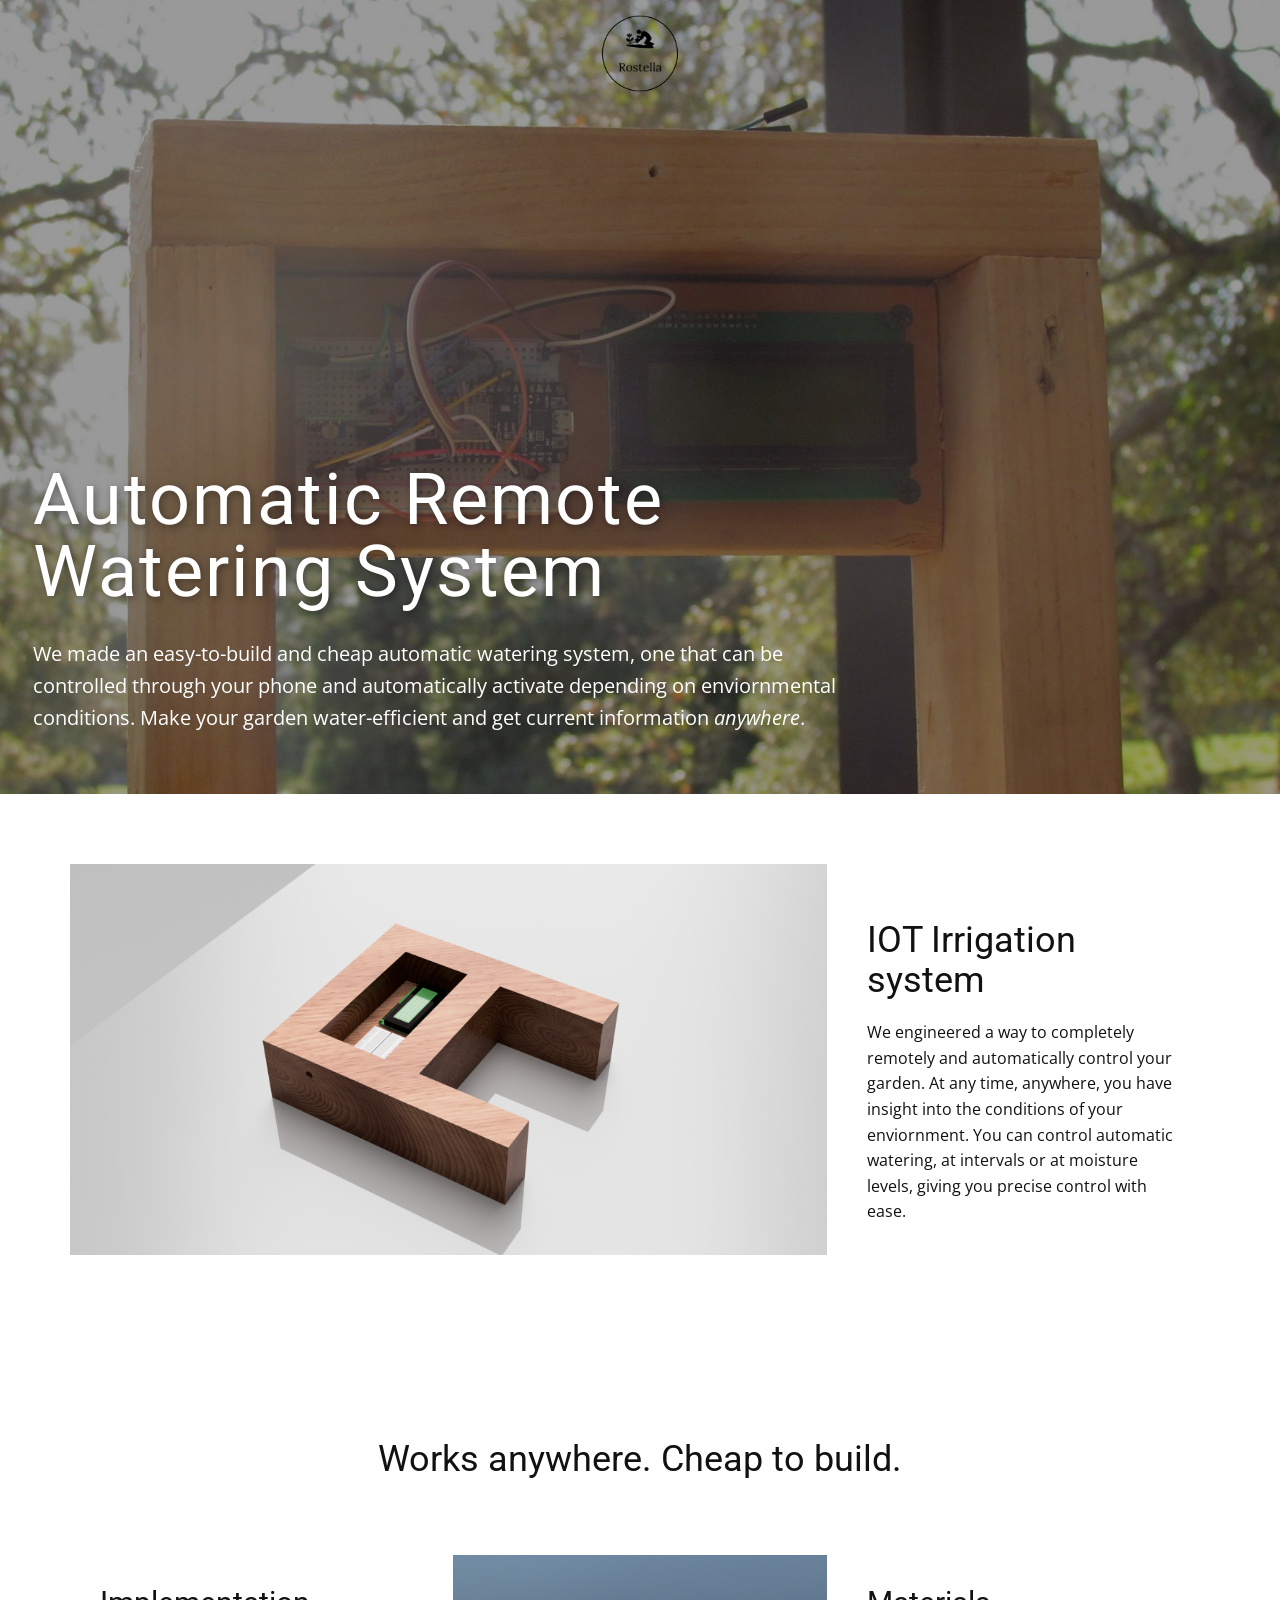
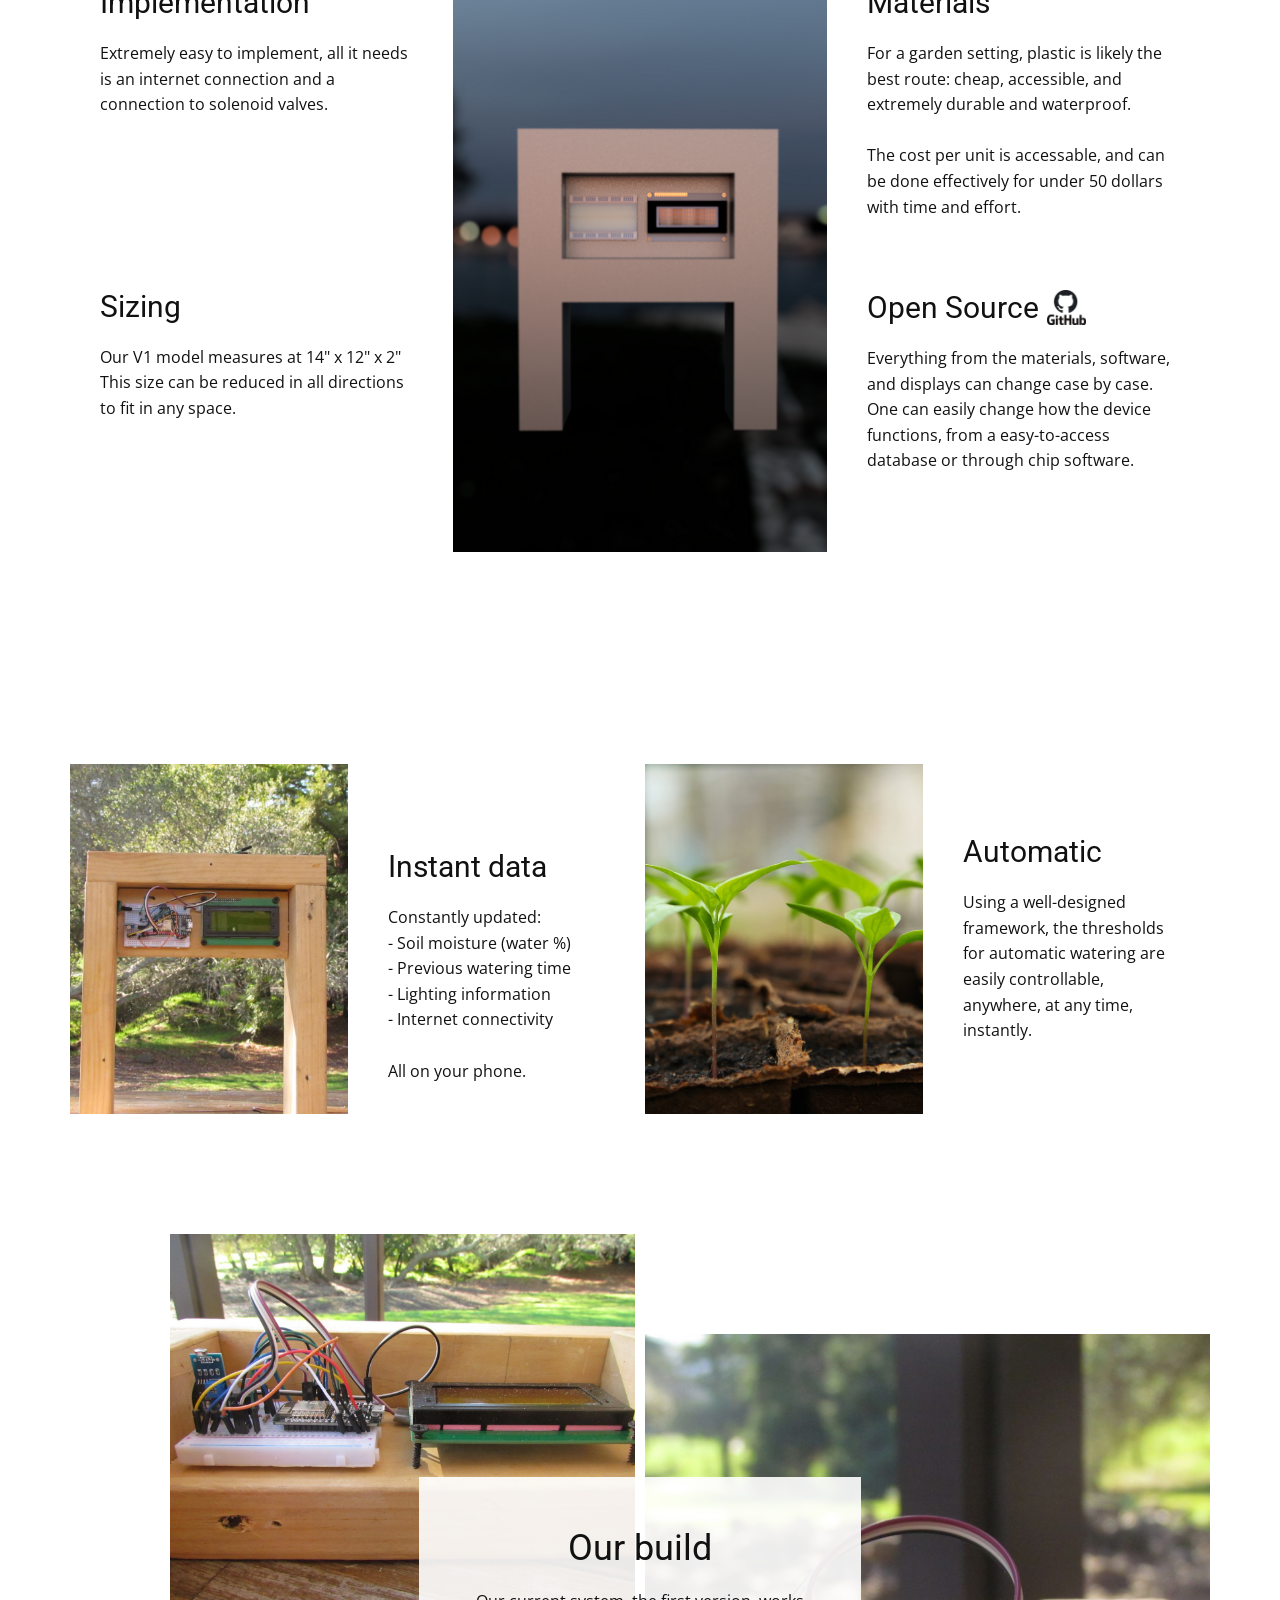
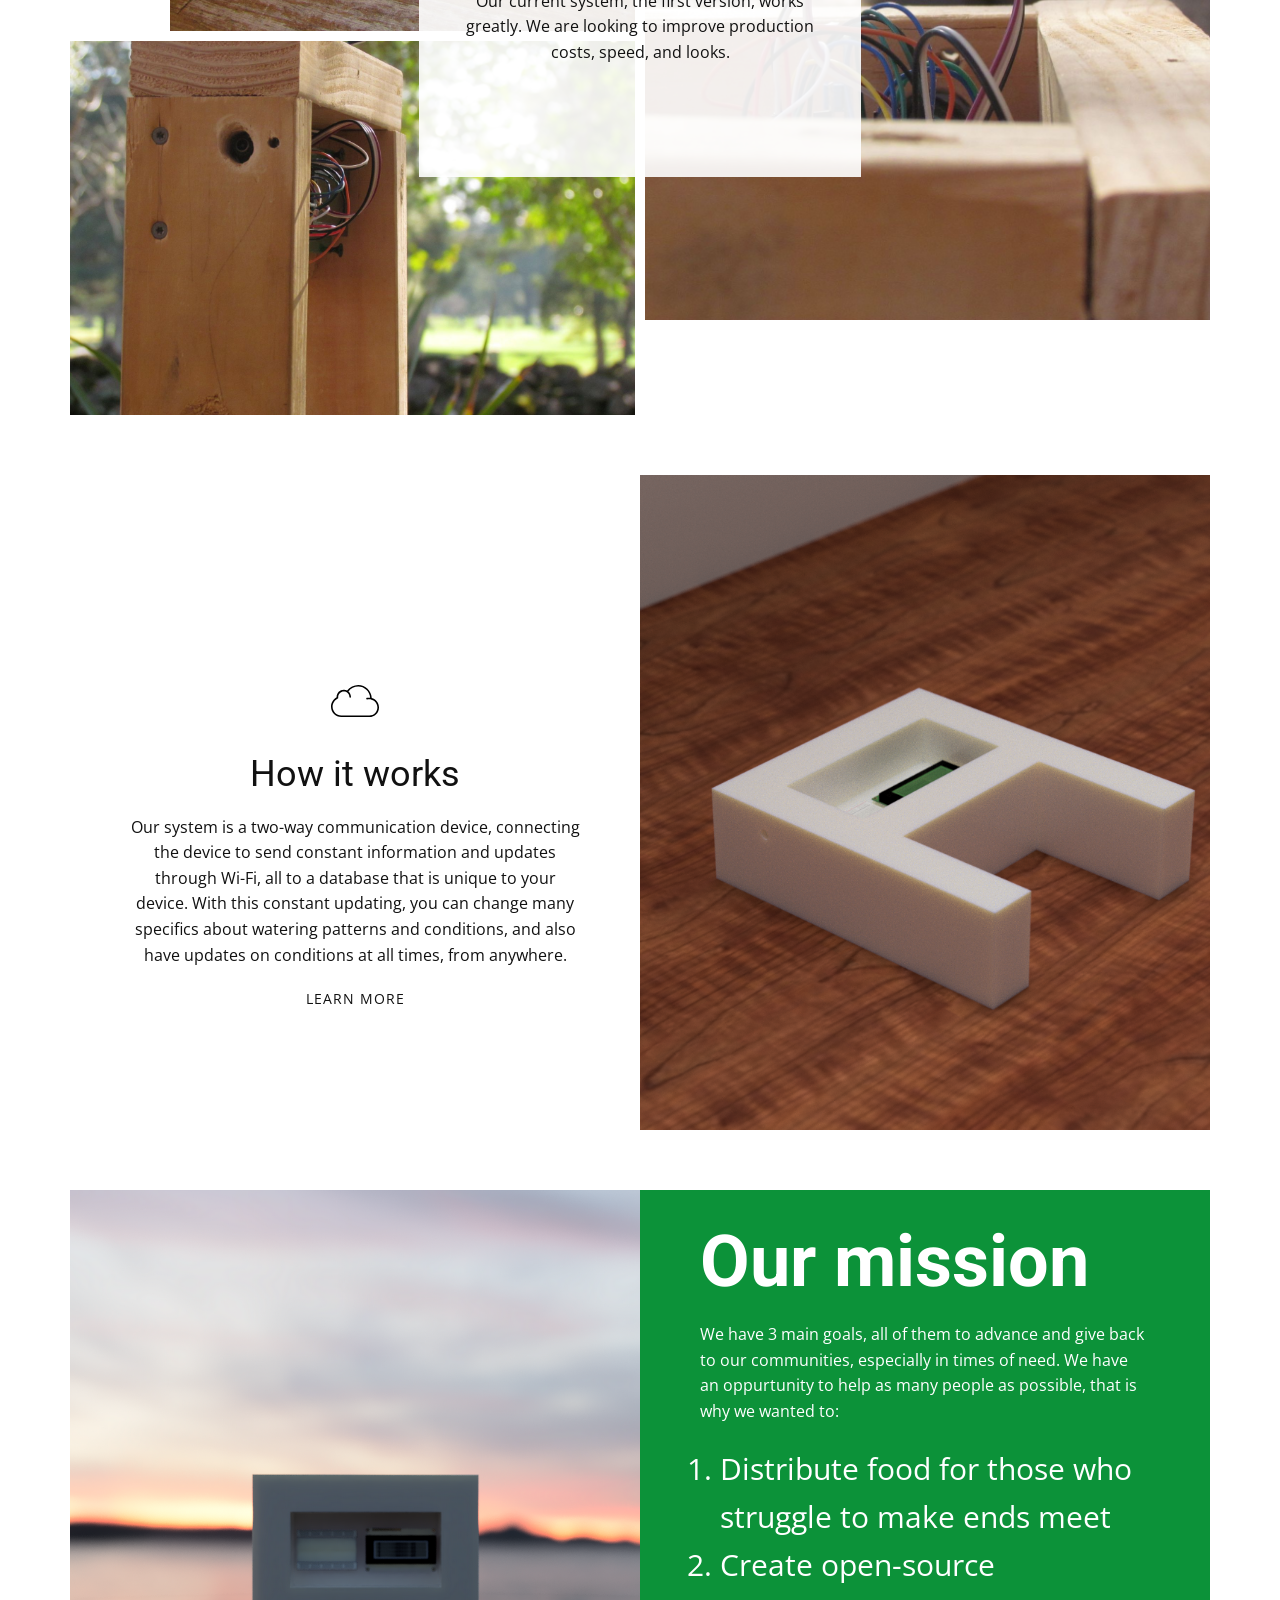
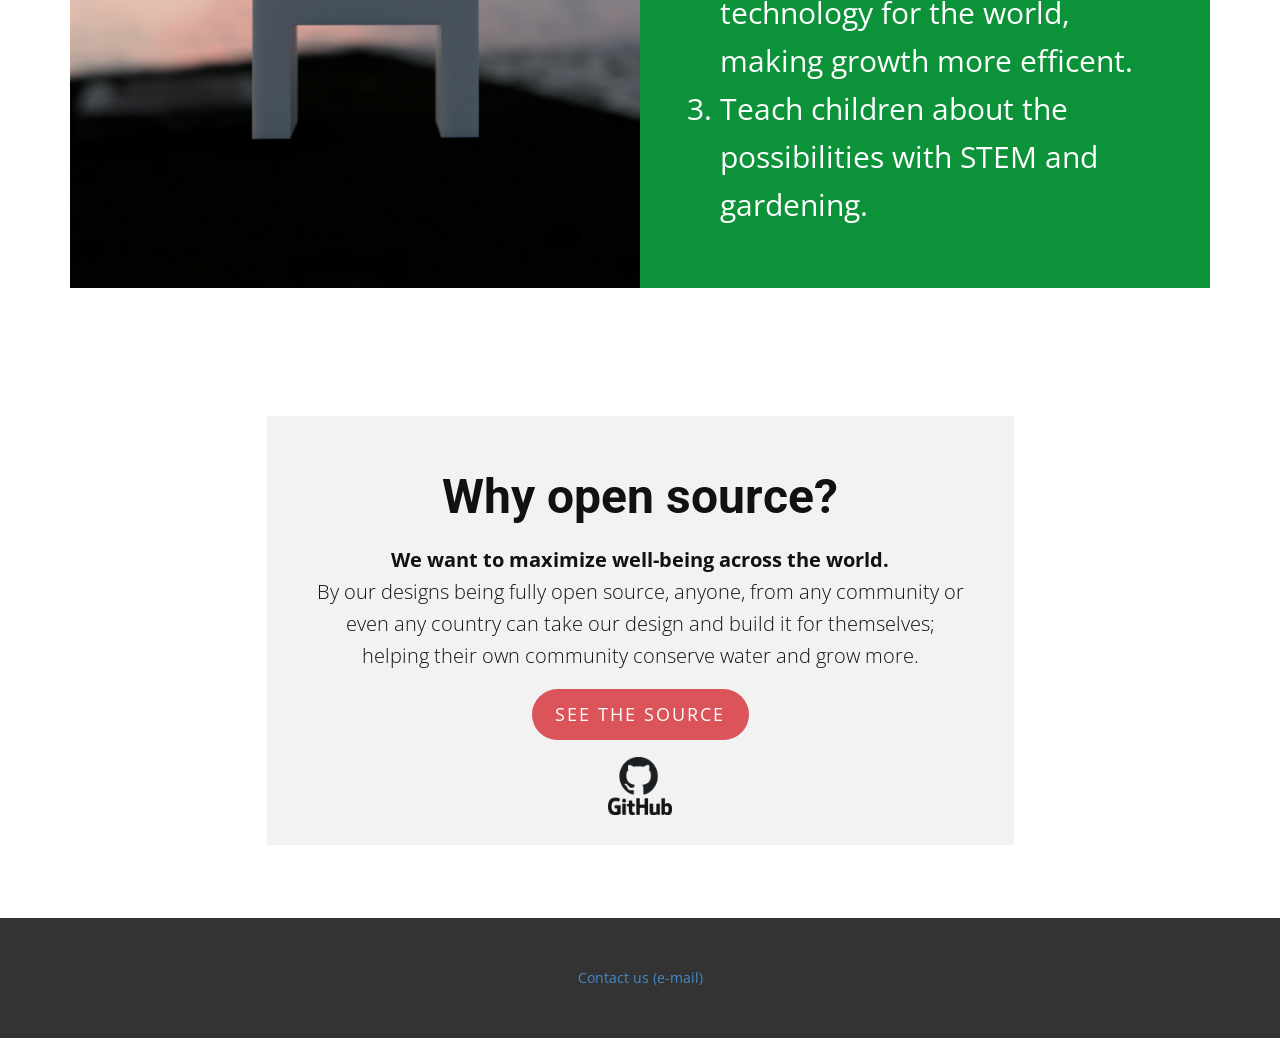
==== index.html @ ec871026 "Add files via upload" ====
<!DOCTYPE html>
<html style="font-size: 16px;">
  <head>
    <meta name="viewport" content="width=device-width, initial-scale=1.0">
    <meta charset="utf-8">
    <meta name="keywords" content="Automatic Remote Watering System, IOT Irrigation system, Works anywhere. Cheap to build., Our build, How it works, Our mission, Why open source?">
    <meta name="description" content="">
    <meta name="page_type" content="np-template-header-footer-from-plugin">
    <title>Rostella IOT Garden</title>
    <link rel="stylesheet" href="nicepage.css" media="screen">
<link rel="stylesheet" href="Rostella-IOT-Garden.css" media="screen">
    <script class="u-script" type="text/javascript" src="jquery.js" defer=""></script>
    <script class="u-script" type="text/javascript" src="nicepage.js" defer=""></script>
    <meta name="generator" content="Nicepage 3.4.2, nicepage.com">
    <link id="u-theme-google-font" rel="stylesheet" href="https://fonts.googleapis.com/css?family=Roboto:100,100i,300,300i,400,400i,500,500i,700,700i,900,900i|Open+Sans:300,300i,400,400i,600,600i,700,700i,800,800i">
    
    
    
    
    
    
    
    
    
    
    <script type="application/ld+json">{
		"@context": "http://schema.org",
		"@type": "Organization",
		"name": "Rostella",
		"url": "index.html"
}</script>
    <meta property="og:title" content="Rostella IOT Garden">
    <meta property="og:type" content="website">
    <meta name="theme-color" content="#478ac9">
    <link rel="canonical" href="index.html">
    <meta property="og:url" content="index.html">
  </head>
  <body data-home-page="Rostella-IOT-Garden.html" data-home-page-title="Rostella IOT Garden" class="u-body u-overlap u-overlap-contrast u-overlap-transparent"><header class="u-align-left u-clearfix u-header u-header" id="sec-79b9"><div class="u-clearfix u-sheet u-sheet-1">
        <img src="images/Rostella-logos_black.png" alt="" class="u-absolute-hcenter u-expanded-height u-image u-image-default u-preserve-proportions u-image-1" data-image-width="1200" data-image-height="1200">
      </div></header>
    <section class="skrollable u-align-left u-clearfix u-image u-shading u-section-1" src="" id="sec-0557">
      <div class="u-clearfix u-sheet u-sheet-1">
        <h1 class="u-text u-title u-text-1">Automatic Remote Watering System</h1>
        <p class="u-large-text u-text u-text-variant u-text-2">We made an <span style="font-weight: 400;">easy-to-build and cheap</span>
          <span style="font-weight: 400;">automatic watering system</span>, one that can be controlled through your phone and automatically activate depending on enviornmental conditions. Make your garden water-efficient and get current information <span style="font-style: italic;">anywhere</span>.
        </p>
      </div>
    </section>
    <section class="u-clearfix u-section-2" id="sec-a799">
      <div class="u-clearfix u-sheet u-sheet-1">
        <div class="u-clearfix u-expanded-width u-gutter-10 u-layout-wrap u-layout-wrap-1">
          <div class="u-layout">
            <div class="u-layout-row">
              <div class="u-container-style u-image u-layout-cell u-left-cell u-size-40 u-image-1" src="">
                <div class="u-container-layout u-valign-middle u-container-layout-1"></div>
              </div>
              <div class="u-align-left u-container-style u-layout-cell u-right-cell u-size-20 u-white u-layout-cell-2">
                <div class="u-container-layout u-container-layout-2">
                  <h2 class="u-text u-text-1">IOT Irrigation system</h2>
                  <p class="u-text u-text-2">We engineered a way to completely remotely and automatically control your garden. At any time, anywhere, you have insight into the conditions of your enviornment. You can control automatic watering, at intervals or at moisture levels, giving you precise control with ease.</p>
                </div>
              </div>
            </div>
          </div>
        </div>
      </div>
    </section>
    <section class="u-clearfix u-section-3" data-image-width="2000" data-image-height="1333" id="sec-9fd4">
      <div class="u-clearfix u-sheet u-sheet-1">
        <div class="u-align-center u-container-style u-group u-group-1">
          <div class="u-container-layout u-valign-middle u-container-layout-1">
            <h2 class="u-text u-text-1">Works anywhere. Cheap to build.</h2>
          </div>
        </div>
        <div class="u-clearfix u-expanded-width u-gutter-10 u-layout-wrap u-layout-wrap-1">
          <div class="u-gutter-0 u-layout">
            <div class="u-layout-row">
              <div class="u-size-20 u-size-30-md">
                <div class="u-layout-col">
                  <div class="u-align-left u-container-style u-layout-cell u-left-cell u-size-30 u-layout-cell-1">
                    <div class="u-container-layout u-valign-top u-container-layout-2">
                      <h3 class="u-text u-text-2">Implementation</h3>
                      <p class="u-text u-text-3">Extremely easy to implement, all it needs is an internet connection and a connection to solenoid valves.</p>
                    </div>
                  </div>
                  <div class="u-align-left u-container-style u-layout-cell u-left-cell u-size-30 u-layout-cell-2">
                    <div class="u-container-layout u-valign-top u-container-layout-3">
                      <h3 class="u-text u-text-4">Sizing</h3>
                      <p class="u-text u-text-5">Our V1 model measures at 14" x 12" x 2"<br>This size can be reduced in all directions to fit in any space.
                      </p>
                    </div>
                  </div>
                </div>
              </div>
              <div class="u-size-20 u-size-30-md">
                <div class="u-layout-row">
                  <div class="u-align-left u-container-style u-image u-layout-cell u-size-60 u-image-1" src="" data-image-width="1600" data-image-height="1200">
                    <div class="u-container-layout u-valign-top u-container-layout-4" src=""></div>
                  </div>
                </div>
              </div>
              <div class="u-size-20 u-size-60-md">
                <div class="u-layout-col">
                  <div class="u-align-left u-container-style u-layout-cell u-right-cell u-size-30 u-layout-cell-4">
                    <div class="u-container-layout u-valign-top u-container-layout-5">
                      <h3 class="u-text u-text-6">Materials</h3>
                      <p class="u-text u-text-7">For a garden setting, plastic is likely the best route: cheap, accessible, and extremely durable and waterproof.<br>
                        <br>The cost per unit is accessable, and can be done effectively for under 50 dollars with time and effort.
                      </p>
                    </div>
                  </div>
                  <div class="u-align-left u-container-style u-layout-cell u-right-cell u-size-30 u-layout-cell-5">
                    <div class="u-container-layout u-container-layout-6">
                      <h3 class="u-text u-text-8">Open Source</h3><span class="u-file-icon u-icon u-icon-rectangle u-text-palette-1-base u-icon-1" data-href="https://github.com/Rostella/rostella" data-target="_blank"><img src="images/GitHub-logo.png" alt=""></span>
                      <p class="u-text u-text-9">Everything from the materials, software, and displays can change case by case.&nbsp;<br>One can easily change how the device functions, from a easy-to-access database or through chip software.
                      </p>
                    </div>
                  </div>
                </div>
              </div>
            </div>
          </div>
        </div>
      </div>
    </section>
    <section class="u-align-center u-clearfix u-section-4" id="sec-d70f">
      <div class="u-clearfix u-sheet u-sheet-1">
        <div class="u-clearfix u-expanded-width u-gutter-10 u-layout-wrap u-layout-wrap-1">
          <div class="u-layout">
            <div class="u-layout-row">
              <div class="u-container-style u-image u-layout-cell u-left-cell u-size-15 u-size-30-md u-image-1" src="">
                <div class="u-container-layout u-valign-middle u-container-layout-1"></div>
              </div>
              <div class="u-align-left u-container-style u-layout-cell u-size-15 u-size-30-md u-layout-cell-2">
                <div class="u-container-layout u-container-layout-2">
                  <h3 class="u-text u-text-1">Instant data</h3>
                  <p class="u-text u-text-2">Constantly updated:<br>- Soil moisture (water %)<br>- Previous watering time<br>- Lighting information<br>- Internet connectivity&nbsp;<br>
                    <br>All on your phone.
                  </p>
                </div>
              </div>
              <div class="u-container-style u-image u-layout-cell u-size-15 u-size-30-md u-image-2" src="" data-image-width="1280" data-image-height="783">
                <div class="u-container-layout u-valign-middle u-container-layout-3"></div>
              </div>
              <div class="u-align-left u-container-style u-layout-cell u-right-cell u-size-15 u-size-30-md u-layout-cell-4">
                <div class="u-container-layout u-valign-middle u-container-layout-4">
                  <h3 class="u-text u-text-3">Automatic</h3>
                  <p class="u-text u-text-4">Using a well-designed framework, the thresholds for automatic watering are easily controllable, anywhere, at any time, instantly.</p>
                </div>
              </div>
            </div>
          </div>
        </div>
      </div>
    </section>
    <section class="u-align-center u-clearfix u-section-5" id="sec-f5d4">
      <div class="u-clearfix u-sheet u-valign-middle u-sheet-1">
        <div class="u-clearfix u-expanded-width u-gutter-10 u-layout-wrap u-layout-wrap-1">
          <div class="u-layout">
            <div class="u-layout-row">
              <div class="u-size-30">
                <div class="u-layout-col">
                  <div class="u-align-left u-container-style u-layout-cell u-left-cell u-size-30 u-layout-cell-1" src="">
                    <div class="u-container-layout u-container-layout-1" src="">
                      <img class="u-expanded-width u-image u-image-1" src="images/IMG_40961.JPG">
                    </div>
                  </div>
                  <div class="u-align-left u-container-style u-image u-layout-cell u-left-cell u-size-30 u-image-2" src="" data-image-width="1600" data-image-height="1200">
                    <div class="u-container-layout u-container-layout-2" src=""></div>
                  </div>
                </div>
              </div>
              <div class="u-size-30">
                <div class="u-layout-row">
                  <div class="u-align-left u-container-style u-layout-cell u-right-cell u-size-60 u-layout-cell-3" src="">
                    <div class="u-container-layout u-container-layout-3" src="">
                      <img class="u-expanded-width u-image u-image-3" src="images/IMG_40941.JPG">
                      <div class="u-align-center u-container-style u-group u-opacity u-opacity-90 u-white u-group-1">
                        <div class="u-container-layout u-container-layout-4">
                          <h2 class="u-text u-text-1">Our build</h2>
                          <p class="u-text u-text-2">Our current system, the first version, works greatly. We are looking to improve production costs, speed, and looks.</p>
                        </div>
                      </div>
                    </div>
                  </div>
                </div>
              </div>
            </div>
          </div>
        </div>
      </div>
    </section>
    <section class="u-clearfix u-section-6" id="sec-fb02">
      <div class="u-clearfix u-sheet u-sheet-1">
        <div class="u-clearfix u-expanded-width u-gutter-0 u-layout-wrap u-layout-wrap-1">
          <div class="u-layout" style="">
            <div class="u-layout-row" style="">
              <div class="u-align-center u-container-style u-layout-cell u-left-cell u-size-30 u-size-xs-60 u-white u-layout-cell-1" src="">
                <div class="u-container-layout u-container-layout-1"><span class="u-icon u-icon-circle u-text-black u-icon-1"><svg class="u-svg-link" preserveAspectRatio="xMidYMin slice" viewBox="0 0 60 60" style=""><use xmlns:xlink="http://www.w3.org/1999/xlink" xlink:href="#svg-3cba"></use></svg><svg xmlns="http://www.w3.org/2000/svg" xmlns:xlink="http://www.w3.org/1999/xlink" version="1.1" xml:space="preserve" class="u-svg-content" viewBox="0 0 60 60" x="0px" y="0px" id="svg-3cba" style="enable-background:new 0 0 60 60;"><path d="M50.976,26.194C50.447,17.194,43.028,10,34.085,10c-5.43,0-10.688,2.663-13.946,7.008c-0.075-0.039-0.154-0.066-0.23-0.102
	c-0.198-0.096-0.399-0.187-0.604-0.269c-0.114-0.045-0.228-0.086-0.343-0.126c-0.203-0.071-0.409-0.134-0.619-0.191
	c-0.115-0.031-0.229-0.063-0.345-0.089c-0.225-0.051-0.455-0.09-0.687-0.125c-0.101-0.015-0.2-0.035-0.302-0.046
	C16.677,16.023,16.341,16,16,16c-4.963,0-9,4.037-9,9c0,0.127,0.008,0.252,0.016,0.377v0.004C2.857,27.649,0,32.399,0,37.154
	C0,44.237,5.762,50,12.845,50h24.508c0.104,0,0.207-0.006,0.311-0.014l0.062-0.008l0.134,0.008C37.962,49.994,38.064,50,38.169,50
	h9.803C54.604,50,60,44.604,60,37.972C60,32.483,56.173,27.56,50.976,26.194z M47.972,48h-9.803c-0.059,0-0.116-0.005-0.174-0.009
	l-0.271-0.011l-0.198,0.011C37.469,47.995,37.411,48,37.353,48H12.845C6.865,48,2,43.135,2,37.154C2,33,4.705,28.688,8.433,26.901
	L9,26.63V26c0-0.127,0.008-0.256,0.015-0.386l0.009-0.16l-0.012-0.21C9.006,25.163,9,25.082,9,25c0-3.859,3.141-7,7-7
	c0.309,0,0.614,0.027,0.917,0.067c0.078,0.01,0.156,0.023,0.233,0.036c0.267,0.044,0.53,0.102,0.789,0.177
	c0.035,0.01,0.071,0.017,0.106,0.027c0.285,0.087,0.563,0.197,0.835,0.321c0.071,0.032,0.14,0.067,0.21,0.101
	c0.24,0.119,0.475,0.249,0.702,0.396C21.719,20.373,23,22.538,23,25c0,0.553,0.447,1,1,1s1-0.447,1-1c0-2.754-1.246-5.219-3.2-6.871
	C24.667,14.379,29.388,12,34.085,12c7.745,0,14.177,6.135,14.848,13.888c-1.022-0.072-2.552-0.109-4.083,0.124
	c-0.546,0.083-0.921,0.593-0.838,1.139c0.075,0.495,0.501,0.85,0.987,0.85c0.05,0,0.101-0.004,0.151-0.012
	c2.227-0.337,4.548-0.021,4.684-0.002C54.49,28.872,58,33.161,58,37.972C58,43.501,53.501,48,47.972,48z"></path></svg>
                
                
              </span>
                  <h2 class="u-text u-text-1">How it works</h2>
                  <p class="u-text u-text-2">Our system is a two-way communication device, connecting the device to send constant information and updates through Wi-Fi, all to a database that is unique to your device. With this constant updating, you can change many specifics about watering patterns and conditions, and also have updates on conditions at all times, from anywhere.</p>
                  <a href="https://github.com/Rostella/Rostella" class="u-btn u-button-style u-none u-btn-1" target="_blank">LEARN MORE</a>
                </div>
              </div>
              <div class="u-align-center u-container-style u-image u-layout-cell u-right-cell u-size-30 u-size-xs-60 u-image-1" src="" data-image-width="1560" data-image-height="878">
                <div class="u-container-layout u-valign-middle u-container-layout-2" src=""></div>
              </div>
            </div>
          </div>
        </div>
      </div>
    </section>
    <section class="u-align-center u-clearfix u-section-7" id="sec-ac4a">
      <div class="u-clearfix u-sheet u-sheet-1">
        <div class="u-clearfix u-expanded-width u-gutter-0 u-layout-wrap u-layout-wrap-1">
          <div class="u-layout" style="">
            <div class="u-layout-row" style="">
              <div class="u-align-left u-container-style u-image u-layout-cell u-left-cell u-size-30 u-size-xs-60 u-image-1" src="">
                <div class="u-container-layout u-valign-middle u-container-layout-1" src=""></div>
              </div>
              <div class="u-align-left u-container-style u-custom-color-1 u-layout-cell u-right-cell u-size-30 u-size-xs-60 u-layout-cell-2">
                <div class="u-container-layout u-container-layout-2">
                  <h1 class="u-text u-title u-text-1">O<span style="font-weight: 700;">ur mission</span>
                  </h1>
                  <p class="u-text u-text-2">We have 3 main goals, all of them to advance and give back to our communities, especially in times of need. We have an oppurtunity to help as many people as possible, that is why we wanted to:<br>
                  </p>
                  <ol class="u-text u-text-3">
                    <li>Distribute food for those who struggle to make ends meet</li>
                    <li>Create open-source technology for the world, making growth more efficent.</li>
                    <li>Teach children about the possibilities with STEM and gardening.</li>
                  </ol>
                </div>
              </div>
            </div>
          </div>
        </div>
      </div>
    </section>
    <section class="u-align-left u-clearfix u-section-8" id="sec-8e99">
      <div class="u-clearfix u-sheet u-sheet-1">
        <div class="u-align-center u-container-style u-grey-5 u-group u-group-1">
          <div class="u-container-layout u-container-layout-1">
            <h1 class="u-text u-text-1">Why open source?</h1>
            <p class="u-text u-text-2">
              <span style="font-weight: 700;">We want to maximize well-being across the world.</span>
              <br>By our designs being fully open source, anyone, from any community or even any country can take our design and build it for themselves; helping their own community conserve water and grow more.<br>
            </p>
            <a href="https://github.com/Rostella/Rostella" class="u-btn u-btn-round u-button-style u-color-scheme-summer-time u-color-style-multicolor-1 u-palette-2-base u-radius-50 u-btn-1" target="_blank">SEE THE SOURCE</a><span class="u-file-icon u-icon u-icon-circle u-text-palette-1-base u-icon-1"><img src="images/GitHub-logo.png" alt=""></span>
          </div>
        </div>
      </div>
    </section>
    
    
    
    <footer class="u-align-center u-clearfix u-footer u-grey-80 u-footer" id="sec-899a"><div class="u-clearfix u-sheet u-sheet-1">
        <p class="u-small-text u-text u-text-variant u-text-1">
          <a href="#sec-7765" class="u-active-none u-border-none u-btn u-button-link u-button-style u-dialog-link u-hover-none u-none u-text-palette-1-base u-btn-1">Contact us (e-mail)</a>
        </p>
      </div></footer>
  <section class="u-align-center u-black u-clearfix u-container-style u-dialog-block u-opacity u-opacity-70 u-valign-middle u-section-11" id="sec-7765">
      <div class="u-border-2 u-border-grey-75 u-container-style u-dialog u-gradient u-opacity u-opacity-75 u-shape-rectangle u-dialog-1">
        <div class="u-container-layout u-valign-middle u-container-layout-1">
          <p class="u-align-center u-text u-text-black u-text-1">
            <span class="u-text-white">
              <span style="font-weight: 400;">Contact Blake</span>:
            </span>&nbsp;<br>Kanssdev@gmail.com<br>
            <br>
            <span class="u-text-white">Contact William:</span>&nbsp;<br>Williamsimonton135@gmail.com<br>
            <br>
            <span class="u-text-white">We would love to hear your thoughts<br>Thank you!
            </span>
          </p>
        </div><button class="u-dialog-close-button u-icon u-text-grey-50 u-icon-1"><svg class="u-svg-link" preserveAspectRatio="xMidYMin slice" viewBox="0 0 413.348 413.348" style=""><use xmlns:xlink="http://www.w3.org/1999/xlink" xlink:href="#svg-5801"></use></svg><svg xmlns="http://www.w3.org/2000/svg" xmlns:xlink="http://www.w3.org/1999/xlink" version="1.1" xml:space="preserve" class="u-svg-content" viewBox="0 0 413.348 413.348" id="svg-5801"><path d="m413.348 24.354-24.354-24.354-182.32 182.32-182.32-182.32-24.354 24.354 182.32 182.32-182.32 182.32 24.354 24.354 182.32-182.32 182.32 182.32 24.354-24.354-182.32-182.32z"></path></svg></button>
      </div>
    </section><style>.u-section-11 {
  min-height: 826px;
}

.u-section-11 .u-dialog-1 {
  width: 566px;
  min-height: 370px;
  box-shadow: 0 -2px 8px 0 rgba(128,128,128,1);
  background-image: linear-gradient(#d9d9d9, #999999);
  margin: 60px auto;
}

.u-section-11 .u-container-layout-1 {
  padding: 40px 30px;
}

.u-section-11 .u-text-1 {
  margin: 0;
}

.u-section-11 .u-icon-1 {
  width: 15px;
  height: 15px;
  left: auto;
  top: 17px;
  position: absolute;
  right: 16px;
}

@media (max-width: 1199px) {
  .u-section-11 .u-dialog-1 {
    height: auto;
  }
}

@media (max-width: 991px) {
  .u-section-11 .u-container-layout-1 {
    padding-top: 30px;
    padding-bottom: 30px;
  }
}

@media (max-width: 767px) {
  .u-section-11 .u-dialog-1 {
    width: 540px;
  }
}

@media (max-width: 575px) {
  .u-section-11 .u-dialog-1 {
    width: 340px;
  }

  .u-section-11 .u-container-layout-1 {
    padding-left: 20px;
    padding-right: 20px;
  }
}</style></body>
</html>
---- Rostella-IOT-Garden.css ----
.u-section-1 {
  background-image: linear-gradient(0deg, rgba(0,0,0,0.4), rgba(0,0,0,0.4)), url("images/IMG_40881.JPG");
}

.u-section-1 .u-sheet-1 {
  min-height: 50vw;
}

.u-section-1 .u-text-1 {
  text-shadow: 2px 2px 8px rgba(0,0,0,0.4);
  letter-spacing: 2px;
  line-height: 1;
  animation-duration: 1000ms;
  margin: 464px 434px 0 -37px;
}

.u-section-1 .u-text-2 {
  margin: 30px 340px 60px -37px;
}

@media (max-width: 1199px) {
  .u-section-1 {
    background-position: 50% 50%;
  }

  .u-section-1 .u-text-1 {
    margin-right: 334px;
  }

  .u-section-1 .u-text-2 {
    margin-right: 140px;
  }
}

@media (max-width: 991px) {
  .u-section-1 .u-text-1 {
    margin-right: 224px;
  }

  .u-section-1 .u-text-2 {
    margin-right: 0;
  }
}

@media (max-width: 767px) {
  .u-section-1 .u-text-1 {
    margin-right: 134px;
  }
}

@media (max-width: 575px) {
  .u-section-1 .u-sheet-1 {
    min-height: 287px;
  }

  .u-section-1 .u-text-1 {
    margin-left: 0;
    margin-right: 0;
  }

  .u-section-1 .u-text-2 {
    margin-left: 0;
  }
}.u-section-2 .u-sheet-1 {
  min-height: 530px;
}

.u-section-2 .u-layout-wrap-1 {
  margin: 70px 0;
}

.u-section-2 .u-image-1 {
  min-height: 400px;
  background-image: url("images/Ver1Render_2021-Jan-28_02-12-01AM-000_CustomizedView26209990236.png");
  background-position: 50% 50%;
}

.u-section-2 .u-container-layout-1 {
  padding: 30px 60px;
}

.u-section-2 .u-layout-cell-2 {
  min-height: 400px;
  background-image: none;
}

.u-section-2 .u-container-layout-2 {
  padding: 30px;
}

.u-section-2 .u-text-1 {
  margin: 27px 0 0;
}

.u-section-2 .u-text-2 {
  margin: 20px 0 0;
}

@media (max-width: 1199px) {
  .u-section-2 .u-sheet-1 {
    min-height: 30px;
  }

  .u-section-2 .u-layout-wrap-1 {
    margin-right: initial;
    margin-left: initial;
  }

  .u-section-2 .u-image-1 {
    min-height: 330px;
  }

  .u-section-2 .u-layout-cell-2 {
    min-height: 330px;
  }
}

@media (max-width: 991px) {
  .u-section-2 .u-image-1 {
    min-height: 253px;
  }

  .u-section-2 .u-container-layout-1 {
    padding-left: 30px;
    padding-right: 30px;
  }

  .u-section-2 .u-layout-cell-2 {
    min-height: 100px;
  }
}

@media (max-width: 767px) {
  .u-section-2 .u-sheet-1 {
    min-height: 162px;
  }

  .u-section-2 .u-image-1 {
    min-height: 285px;
  }

  .u-section-2 .u-container-layout-1 {
    padding-left: 10px;
    padding-right: 10px;
  }

  .u-section-2 .u-container-layout-2 {
    padding-left: 10px;
    padding-right: 10px;
  }
}

@media (max-width: 575px) {
  .u-section-2 .u-sheet-1 {
    min-height: 56px;
  }

  .u-section-2 .u-image-1 {
    min-height: 179px;
  }
}.u-section-3 .u-sheet-1 {
  min-height: 972px;
}

.u-section-3 .u-group-1 {
  min-height: 150px;
  width: 801px;
  margin: 60px auto 0;
}

.u-section-3 .u-container-layout-1 {
  padding: 30px 60px;
}

.u-section-3 .u-text-1 {
  margin: 0;
}

.u-section-3 .u-layout-wrap-1 {
  margin: 20px 0 60px;
}

.u-section-3 .u-layout-cell-1 {
  min-height: 302px;
}

.u-section-3 .u-container-layout-2 {
  padding: 30px;
}

.u-section-3 .u-text-2 {
  margin: 0;
}

.u-section-3 .u-text-3 {
  margin: 20px 0 0;
}

.u-section-3 .u-layout-cell-2 {
  min-height: 302px;
}

.u-section-3 .u-container-layout-3 {
  padding: 30px;
}

.u-section-3 .u-text-4 {
  margin: 0;
}

.u-section-3 .u-text-5 {
  margin: 20px 0 0;
}

.u-section-3 .u-image-1 {
  min-height: 604px;
  background-image: url("images/Ver1Render_2021-Jan-26_04-36-55AM-000_CustomizedView5614233109.png");
  background-position: 46.67% 50%;
}

.u-section-3 .u-container-layout-4 {
  padding: 30px;
}

.u-section-3 .u-layout-cell-4 {
  min-height: 302px;
}

.u-section-3 .u-container-layout-5 {
  padding: 30px;
}

.u-section-3 .u-text-6 {
  margin: 0;
}

.u-section-3 .u-text-7 {
  margin: 20px 0 0;
}

.u-section-3 .u-layout-cell-5 {
  min-height: 302px;
}

.u-section-3 .u-container-layout-6 {
  padding: 30px;
}

.u-section-3 .u-text-8 {
  margin: 0;
}

.u-section-3 .u-icon-1 {
  height: 35px;
  width: 39px;
  background-image: none;
  margin: -36px 94px 0 auto;
}

.u-section-3 .u-text-9 {
  margin: 21px 0 0;
}

@media (max-width: 1199px) {
  .u-section-3 .u-sheet-1 {
    min-height: 866px;
  }

  .u-section-3 .u-group-1 {
    min-height: 124px;
  }

  .u-section-3 .u-layout-wrap-1 {
    margin-right: initial;
    margin-left: initial;
  }

  .u-section-3 .u-layout-cell-1 {
    min-height: 249px;
  }

  .u-section-3 .u-layout-cell-2 {
    min-height: 249px;
  }

  .u-section-3 .u-image-1 {
    min-height: 498px;
  }

  .u-section-3 .u-layout-cell-4 {
    min-height: 249px;
  }

  .u-section-3 .u-layout-cell-5 {
    min-height: 249px;
  }

  .u-section-3 .u-icon-1 {
    height: 58px;
    width: 64px;
    margin-top: -47px;
    margin-right: 71px;
  }

  .u-section-3 .u-text-9 {
    margin-top: 9px;
  }
}

@media (max-width: 991px) {
  .u-section-3 .u-sheet-1 {
    min-height: 1140px;
  }

  .u-section-3 .u-group-1 {
    min-height: 95px;
    width: 720px;
  }

  .u-section-3 .u-container-layout-1 {
    padding-left: 30px;
    padding-right: 30px;
  }

  .u-section-3 .u-layout-cell-1 {
    min-height: 100px;
  }

  .u-section-3 .u-layout-cell-2 {
    min-height: 100px;
  }

  .u-section-3 .u-image-1 {
    min-height: 572px;
  }

  .u-section-3 .u-layout-cell-4 {
    min-height: 100px;
  }

  .u-section-3 .u-layout-cell-5 {
    min-height: 100px;
  }
}

@media (max-width: 767px) {
  .u-section-3 .u-sheet-1 {
    min-height: 1426px;
  }

  .u-section-3 .u-group-1 {
    min-height: 71px;
    width: 540px;
  }

  .u-section-3 .u-container-layout-1 {
    padding-left: 10px;
    padding-right: 10px;
  }

  .u-section-3 .u-container-layout-2 {
    padding-left: 10px;
    padding-right: 10px;
  }

  .u-section-3 .u-container-layout-3 {
    padding-left: 10px;
    padding-right: 10px;
  }

  .u-section-3 .u-image-1 {
    min-height: 858px;
  }

  .u-section-3 .u-container-layout-4 {
    padding-left: 10px;
    padding-right: 10px;
  }

  .u-section-3 .u-container-layout-5 {
    padding-left: 10px;
    padding-right: 10px;
  }

  .u-section-3 .u-container-layout-6 {
    padding-left: 10px;
    padding-right: 10px;
  }
}

@media (max-width: 575px) {
  .u-section-3 .u-sheet-1 {
    min-height: 1108px;
  }

  .u-section-3 .u-group-1 {
    min-height: 45px;
    width: 340px;
  }

  .u-section-3 .u-image-1 {
    min-height: 540px;
  }
}.u-section-4 .u-sheet-1 {
  min-height: 427px;
}

.u-section-4 .u-layout-wrap-1 {
  margin: 67px 0 60px;
}

.u-section-4 .u-image-1 {
  min-height: 310px;
  background-image: url("images/IMG_40841.JPG");
  background-position: 47.38% 100%;
  background-size: auto 125%;
}

.u-section-4 .u-container-layout-1 {
  padding: 30px;
}

.u-section-4 .u-layout-cell-2 {
  min-height: 310px;
}

.u-section-4 .u-container-layout-2 {
  padding: 30px;
}

.u-section-4 .u-text-1 {
  margin-top: 55px;
  margin-bottom: 0;
  margin-left: 0;
}

.u-section-4 .u-text-2 {
  margin: 20px 0 0;
}

.u-section-4 .u-image-2 {
  min-height: 310px;
  background-image: url("images/c716bcb38e3105b2597ab13bd87c2b08249d23a046ae3e325a15cca6fbfc5f215fa57eb5b364c432ba026dc7a0d6e13ba264566c017c3ac5c167d4_1280.jpg");
  background-position: 50% 50%;
}

.u-section-4 .u-container-layout-3 {
  padding: 30px;
}

.u-section-4 .u-layout-cell-4 {
  min-height: 310px;
}

.u-section-4 .u-container-layout-4 {
  padding: 30px;
}

.u-section-4 .u-text-3 {
  margin-top: 0;
  margin-bottom: 0;
}

.u-section-4 .u-text-4 {
  margin-bottom: 0;
  margin-top: 20px;
}

@media (max-width: 1199px) {
  .u-section-4 .u-sheet-1 {
    min-height: 346px;
  }

  .u-section-4 .u-layout-wrap-1 {
    margin-right: initial;
    margin-left: initial;
  }

  .u-section-4 .u-image-1 {
    min-height: 256px;
  }

  .u-section-4 .u-layout-cell-2 {
    min-height: 256px;
  }

  .u-section-4 .u-image-2 {
    min-height: 256px;
  }

  .u-section-4 .u-layout-cell-4 {
    min-height: 256px;
  }
}

@media (max-width: 991px) {
  .u-section-4 .u-sheet-1 {
    min-height: 265px;
  }

  .u-section-4 .u-image-1 {
    min-height: 392px;
  }

  .u-section-4 .u-layout-cell-2 {
    min-height: 100px;
  }

  .u-section-4 .u-image-2 {
    min-height: 392px;
  }

  .u-section-4 .u-layout-cell-4 {
    min-height: 100px;
  }
}

@media (max-width: 767px) {
  .u-section-4 .u-sheet-1 {
    min-height: 199px;
  }

  .u-section-4 .u-image-1 {
    min-height: 588px;
  }

  .u-section-4 .u-container-layout-1 {
    padding-left: 10px;
    padding-right: 10px;
  }

  .u-section-4 .u-container-layout-2 {
    padding-left: 10px;
    padding-right: 10px;
  }

  .u-section-4 .u-image-2 {
    min-height: 588px;
  }

  .u-section-4 .u-container-layout-3 {
    padding-left: 10px;
    padding-right: 10px;
  }

  .u-section-4 .u-container-layout-4 {
    padding-left: 10px;
    padding-right: 10px;
  }
}

@media (max-width: 575px) {
  .u-section-4 .u-sheet-1 {
    min-height: 125px;
  }

  .u-section-4 .u-image-1 {
    min-height: 370px;
  }

  .u-section-4 .u-image-2 {
    min-height: 370px;
  }
}.u-section-5 .u-sheet-1 {
  min-height: 901px;
}

.u-section-5 .u-layout-wrap-1 {
  margin: 60px auto 60px 0;
}

.u-section-5 .u-layout-cell-1 {
  min-height: 405px;
}

.u-section-5 .u-container-layout-1 {
  padding: 0 0 0 100px;
}

.u-section-5 .u-image-1 {
  height: 397px;
  margin-bottom: 0;
  margin-left: 0;
  margin-right: auto;
}

.u-section-5 .u-image-2 {
  min-height: 384px;
  background-image: url("images/IMG_40911.JPG");
  background-position: 50% 50%;
}

.u-section-5 .u-container-layout-2 {
  padding: 20px;
}

.u-section-5 .u-layout-cell-3 {
  min-height: 789px;
}

.u-section-5 .u-container-layout-3 {
  padding: 100px 0 0;
}

.u-section-5 .u-image-3 {
  height: 586px;
  margin: 0 auto 0 0;
}

.u-section-5 .u-group-1 {
  min-height: 300px;
  width: 442px;
  margin: -443px auto 0 -226px;
}

.u-section-5 .u-container-layout-4 {
  padding: 30px;
}

.u-section-5 .u-text-1 {
  margin: 22px 0 0;
}

.u-section-5 .u-text-2 {
  margin: 20px 0 0;
}

@media (max-width: 1199px) {
  .u-section-5 .u-sheet-1 {
    min-height: 763px;
  }

  .u-section-5 .u-layout-wrap-1 {
    margin-right: initial;
    margin-left: initial;
  }

  .u-section-5 .u-layout-cell-1 {
    min-height: 334px;
  }

  .u-section-5 .u-image-1 {
    height: 313px;
    margin-right: initial;
    margin-left: initial;
  }

  .u-section-5 .u-image-2 {
    min-height: 317px;
  }

  .u-section-5 .u-layout-cell-3 {
    min-height: 651px;
  }

  .u-section-5 .u-image-3 {
    height: 483px;
    margin-right: initial;
    margin-left: initial;
  }

  .u-section-5 .u-group-1 {
    margin-top: -404px;
    margin-left: -225px;
  }
}

@media (max-width: 991px) {
  .u-section-5 .u-sheet-1 {
    min-height: 455px;
  }

  .u-section-5 .u-layout-cell-1 {
    min-height: 256px;
  }

  .u-section-5 .u-container-layout-1 {
    padding-left: 30px;
  }

  .u-section-5 .u-image-1 {
    height: 279px;
    margin-right: initial;
    margin-left: initial;
  }

  .u-section-5 .u-image-2 {
    min-height: 243px;
  }

  .u-section-5 .u-layout-cell-3 {
    min-height: 100px;
  }

  .u-section-5 .u-container-layout-3 {
    padding-top: 30px;
  }

  .u-section-5 .u-image-3 {
    height: 462px;
    margin-right: initial;
    margin-left: initial;
  }

  .u-section-5 .u-group-1 {
    min-height: 235px;
    width: 370px;
    margin-top: -377px;
    margin-left: -187px;
  }

  .u-section-5 .u-container-layout-4 {
    padding-top: 19px;
    padding-bottom: 19px;
  }
}

@media (max-width: 767px) {
  .u-section-5 .u-sheet-1 {
    min-height: 677px;
  }

  .u-section-5 .u-layout-cell-1 {
    min-height: 384px;
  }

  .u-section-5 .u-container-layout-1 {
    padding-left: 10px;
  }

  .u-section-5 .u-image-1 {
    height: 448px;
    margin-right: initial;
    margin-left: initial;
  }

  .u-section-5 .u-image-2 {
    min-height: 365px;
  }

  .u-section-5 .u-container-layout-2 {
    padding-left: 10px;
    padding-right: 10px;
  }

  .u-section-5 .u-layout-cell-3 {
    min-height: 548px;
  }

  .u-section-5 .u-image-3 {
    height: 508px;
    margin-right: initial;
    margin-left: initial;
  }

  .u-section-5 .u-group-1 {
    margin-top: -625px;
    margin-left: 85px;
  }

  .u-section-5 .u-container-layout-4 {
    padding-left: 10px;
    padding-right: 10px;
  }
}

@media (max-width: 575px) {
  .u-section-5 .u-sheet-1 {
    min-height: 985px;
  }

  .u-section-5 .u-layout-cell-1 {
    min-height: 242px;
  }

  .u-section-5 .u-image-1 {
    height: 279px;
    margin-right: initial;
    margin-left: initial;
  }

  .u-section-5 .u-image-2 {
    min-height: 230px;
  }

  .u-section-5 .u-layout-cell-3 {
    min-height: 356px;
  }

  .u-section-5 .u-image-3 {
    height: 316px;
    margin-right: initial;
    margin-left: initial;
  }

  .u-section-5 .u-group-1 {
    min-height: 246px;
    width: 280px;
    margin-top: -418px;
    margin-left: auto;
  }
}.u-section-6 {
  min-height: 318px;
}

.u-section-6 .u-sheet-1 {
  min-height: 655px;
}

.u-section-6 .u-layout-wrap-1 {
  pointer-events: auto;
  margin: 0 auto 0 0;
}

.u-section-6 .u-layout-cell-1 {
  min-height: 655px;
  pointer-events: auto;
}

.u-section-6 .u-container-layout-1 {
  padding: 30px 60px;
}

.u-section-6 .u-icon-1 {
  height: 48px;
  width: 48px;
  background-image: none;
  margin: 172px auto 0;
}

.u-section-6 .u-text-1 {
  margin: 30px 0 0;
}

.u-section-6 .u-text-2 {
  margin: 20px 0 0;
}

.u-section-6 .u-btn-1 {
  border-style: none;
  text-transform: uppercase;
  font-size: 0.875rem;
  letter-spacing: 1px;
  background-image: none;
  margin: 20px auto 0;
  padding: 0;
}

.u-section-6 .u-image-1 {
  min-height: 655px;
  pointer-events: auto;
  background-image: url("images/Ver1Renderv2.png");
  background-position: 50% 50%;
}

.u-section-6 .u-container-layout-2 {
  padding: 30px 60px;
}

@media (max-width: 1199px) {
  .u-section-6 .u-sheet-1 {
    min-height: 203px;
  }

  .u-section-6 .u-layout-wrap-1 {
    margin-right: initial;
    margin-left: initial;
  }

  .u-section-6 .u-layout-cell-1 {
    min-height: 540px;
  }

  .u-section-6 .u-image-1 {
    min-height: 540px;
  }
}

@media (max-width: 991px) {
  .u-section-6 {
    min-height: 66px;
  }

  .u-section-6 .u-sheet-1 {
    min-height: 77px;
  }

  .u-section-6 .u-layout-cell-1 {
    min-height: 100px;
  }

  .u-section-6 .u-container-layout-1 {
    padding-left: 30px;
    padding-right: 30px;
  }

  .u-section-6 .u-image-1 {
    min-height: 414px;
  }

  .u-section-6 .u-container-layout-2 {
    padding-left: 30px;
    padding-right: 30px;
  }
}

@media (max-width: 767px) {
  .u-section-6 .u-container-layout-1 {
    padding-left: 50px;
    padding-right: 50px;
  }

  .u-section-6 .u-image-1 {
    min-height: 621px;
  }

  .u-section-6 .u-container-layout-2 {
    padding-left: 10px;
    padding-right: 10px;
  }
}

@media (max-width: 575px) {
  .u-section-6 .u-image-1 {
    min-height: 391px;
  }
}.u-section-7 .u-sheet-1 {
  min-height: 826px;
}

.u-section-7 .u-layout-wrap-1 {
  pointer-events: auto;
  margin-top: 60px;
  margin-bottom: 60px;
}

.u-section-7 .u-image-1 {
  min-height: 698px;
  pointer-events: auto;
  background-image: url("images/Ver1Render_2021-Jan-26_04-24-12AM-000_CustomizedView22326186362.png");
  background-position: 35.86% 50%;
}

.u-section-7 .u-container-layout-1 {
  padding: 30px 60px;
}

.u-section-7 .u-layout-cell-2 {
  min-height: 698px;
  pointer-events: auto;
}

.u-section-7 .u-container-layout-2 {
  padding: 30px 60px 50px;
}

.u-section-7 .u-text-1 {
  font-weight: 700;
  margin: 2px 0 0;
}

.u-section-7 .u-text-2 {
  margin: 21px 0 0;
}

.u-section-7 .u-text-3 {
  margin-left: 0;
  margin-right: 0;
  font-size: 1.875rem;
  margin-bottom: 0;
}

@media (max-width: 1199px) {
  .u-section-7 .u-sheet-1 {
    min-height: 481px;
  }

  .u-section-7 .u-image-1 {
    min-height: 576px;
  }

  .u-section-7 .u-layout-cell-2 {
    min-height: 576px;
  }
}

@media (max-width: 991px) {
  .u-section-7 .u-sheet-1 {
    min-height: 367px;
  }

  .u-section-7 .u-image-1 {
    min-height: 441px;
  }

  .u-section-7 .u-container-layout-1 {
    padding-left: 30px;
    padding-right: 30px;
  }

  .u-section-7 .u-layout-cell-2 {
    min-height: 100px;
  }

  .u-section-7 .u-container-layout-2 {
    padding-bottom: 30px;
    padding-left: 30px;
    padding-right: 30px;
  }
}

@media (max-width: 767px) {
  .u-section-7 .u-sheet-1 {
    min-height: 653px;
  }

  .u-section-7 .u-image-1 {
    min-height: 662px;
  }

  .u-section-7 .u-container-layout-1 {
    padding-left: 10px;
    padding-right: 10px;
  }

  .u-section-7 .u-container-layout-2 {
    padding-left: 10px;
    padding-right: 10px;
  }
}

@media (max-width: 575px) {
  .u-section-7 .u-sheet-1 {
    min-height: 446px;
  }

  .u-section-7 .u-image-1 {
    min-height: 417px;
  }
}.u-section-8 .u-sheet-1 {
  min-height: 562px;
}

.u-section-8 .u-group-1 {
  width: 747px;
  min-height: 427px;
  height: auto;
  margin: 60px auto;
}

.u-section-8 .u-container-layout-1 {
  padding: 30px 50px;
}

.u-section-8 .u-text-1 {
  font-weight: 700;
  margin: 25px 0 0;
}

.u-section-8 .u-text-2 {
  font-size: 1.25rem;
  font-weight: 300;
  margin: 20px 0 0;
}

.u-section-8 .u-btn-1 {
  background-image: none;
  text-transform: uppercase;
  font-size: 1.125rem;
  letter-spacing: 2px;
  align-self: center;
  margin: 17px auto 0;
  padding: 11px 24px 11px 23px;
}

.u-section-8 .u-icon-1 {
  height: 58px;
  width: 64px;
  margin: 17px auto 0;
}

@media (max-width: 1199px) {
  .u-section-8 .u-btn-1 {
    height: 50px;
  }
}

@media (max-width: 991px) {
  .u-section-8 .u-group-1 {
    width: 720px;
  }

  .u-section-8 .u-container-layout-1 {
    padding-left: 30px;
    padding-right: 30px;
  }
}

@media (max-width: 767px) {
  .u-section-8 .u-group-1 {
    width: 540px;
  }

  .u-section-8 .u-container-layout-1 {
    padding-left: 10px;
    padding-right: 10px;
  }
}

@media (max-width: 575px) {
  .u-section-8 .u-group-1 {
    width: 340px;
  }
}
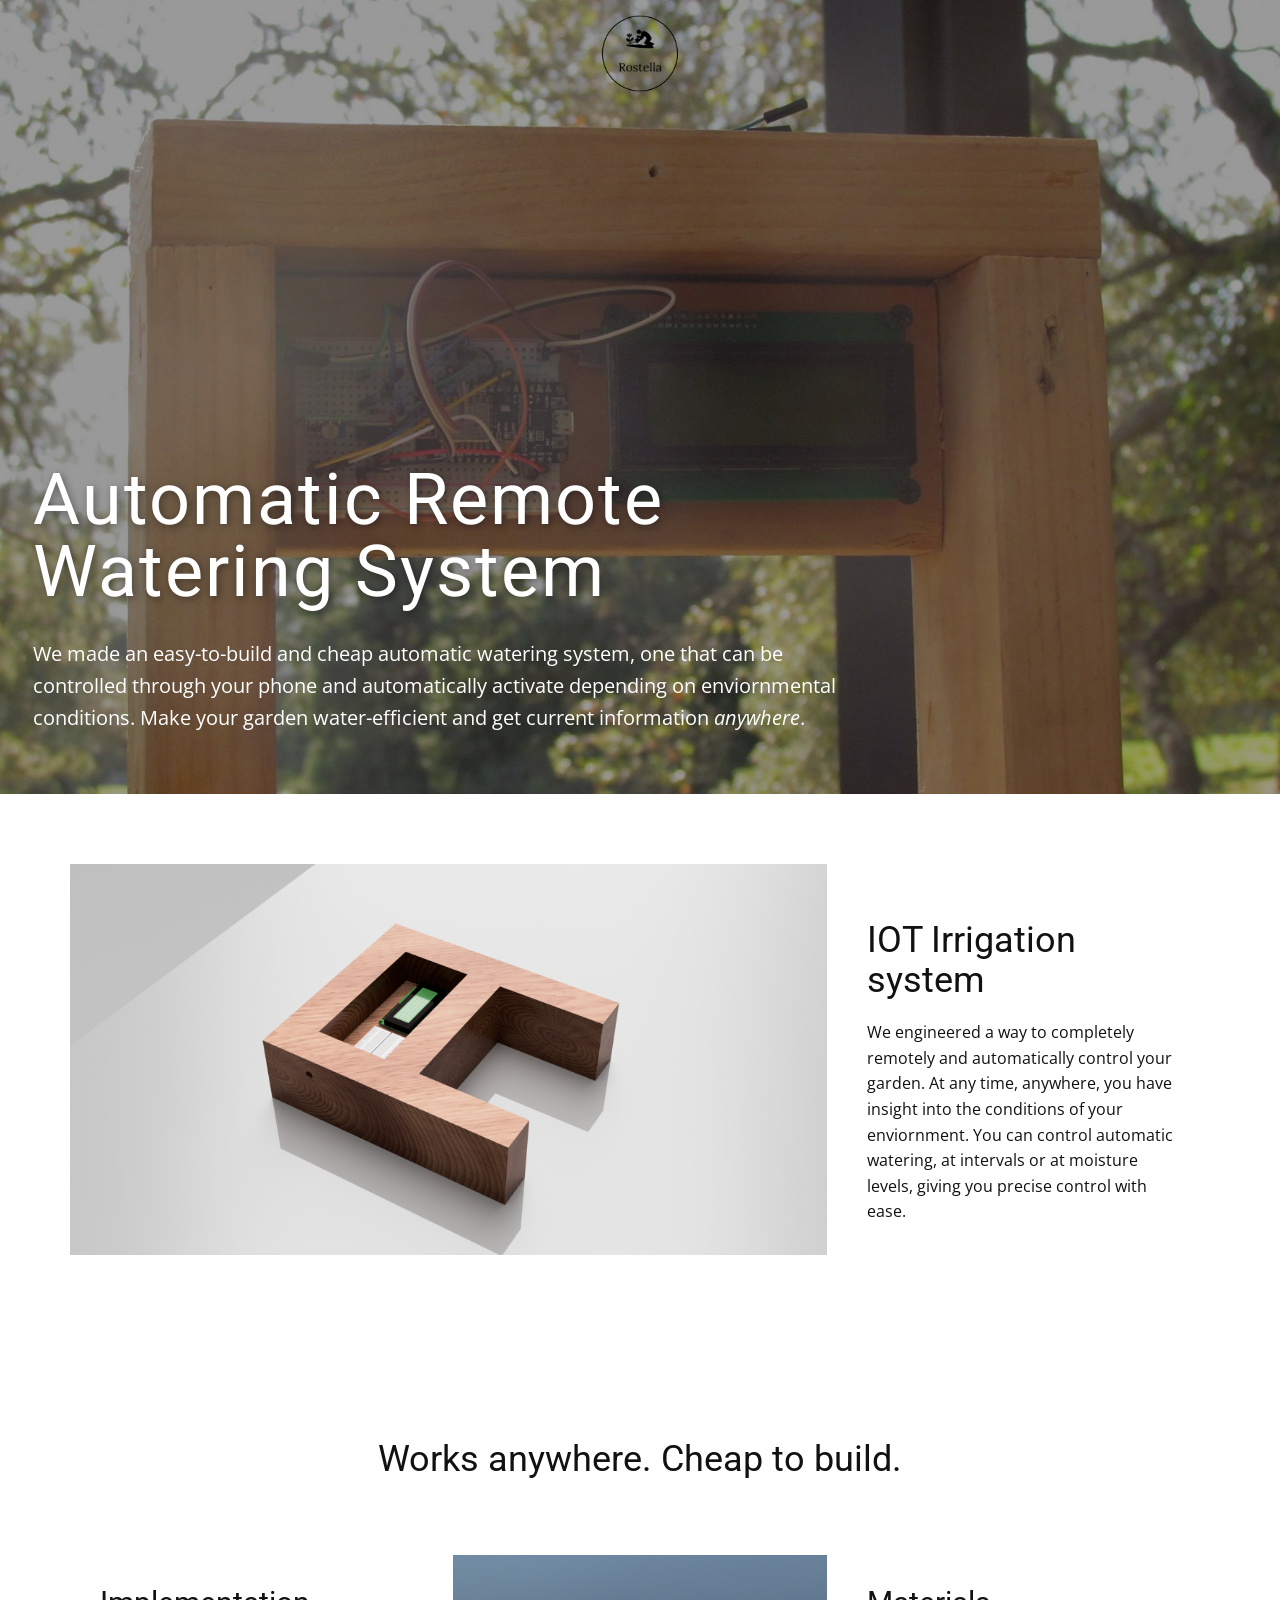
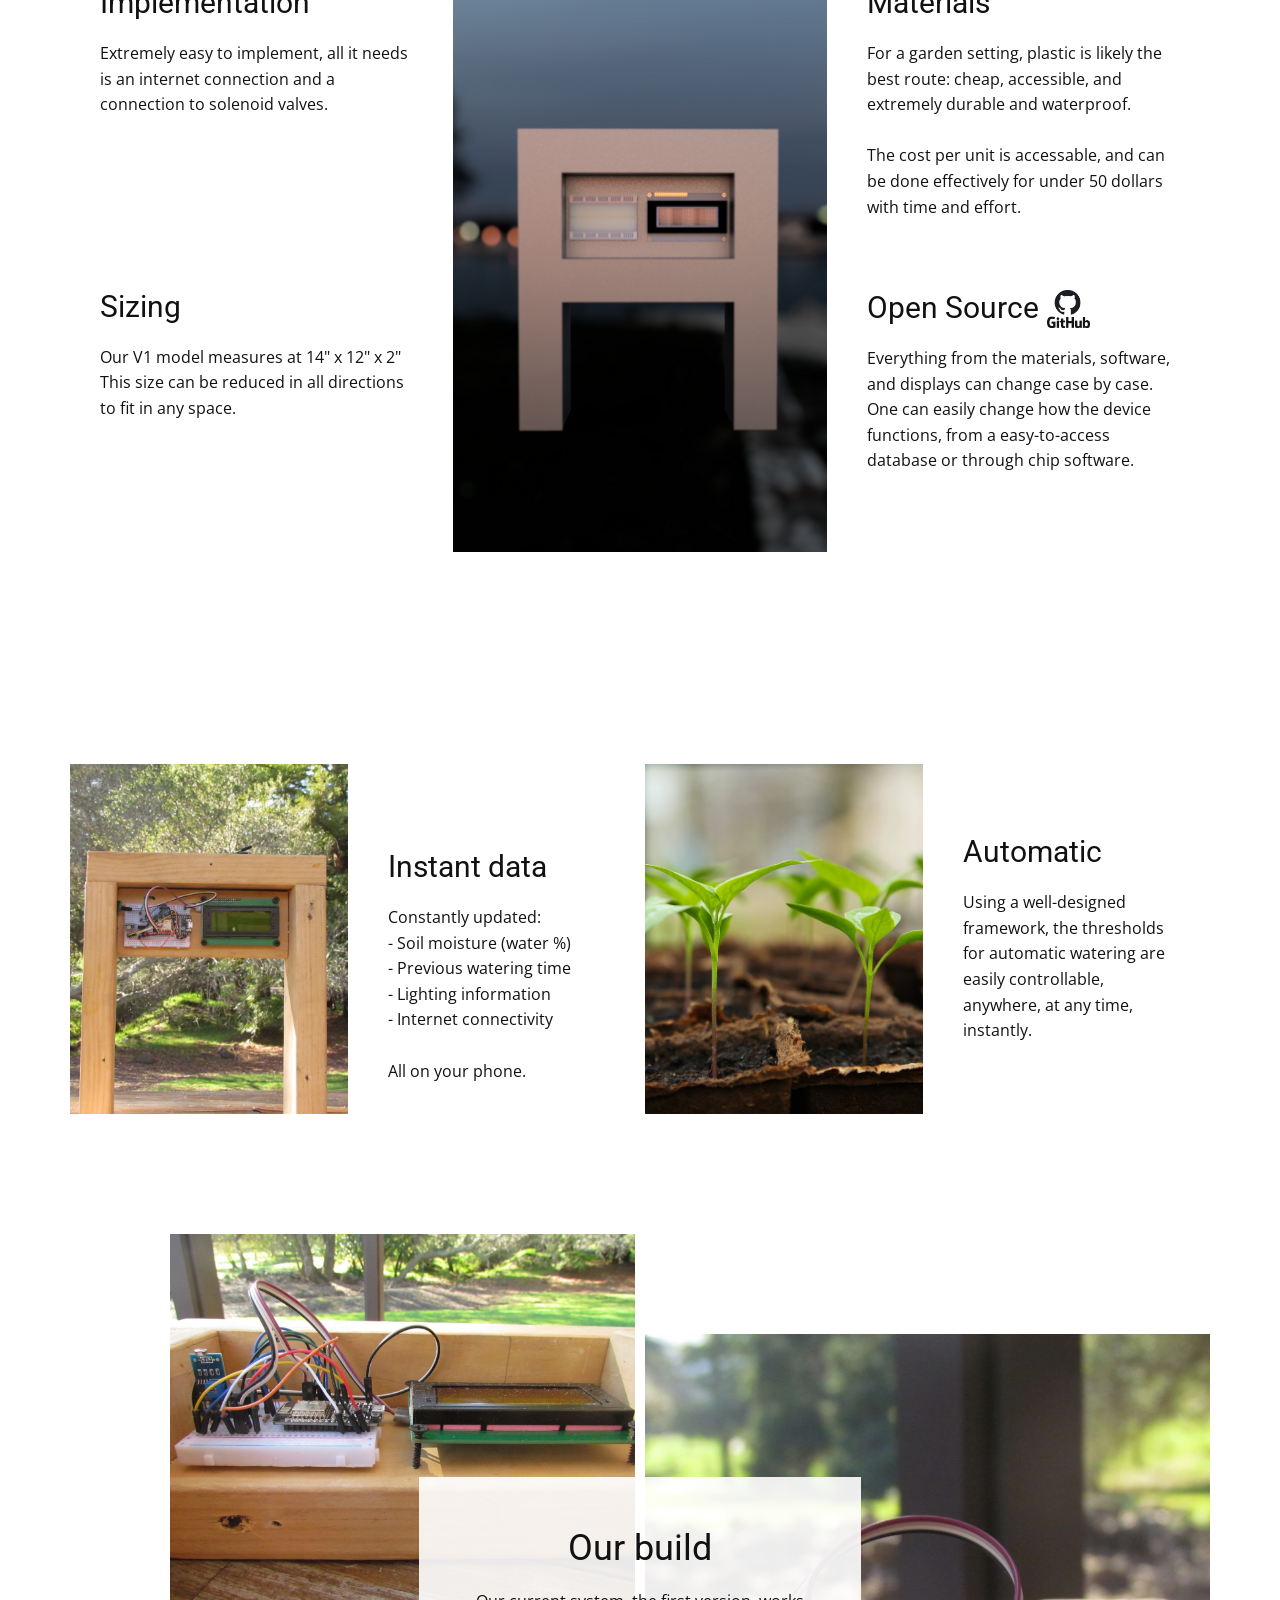
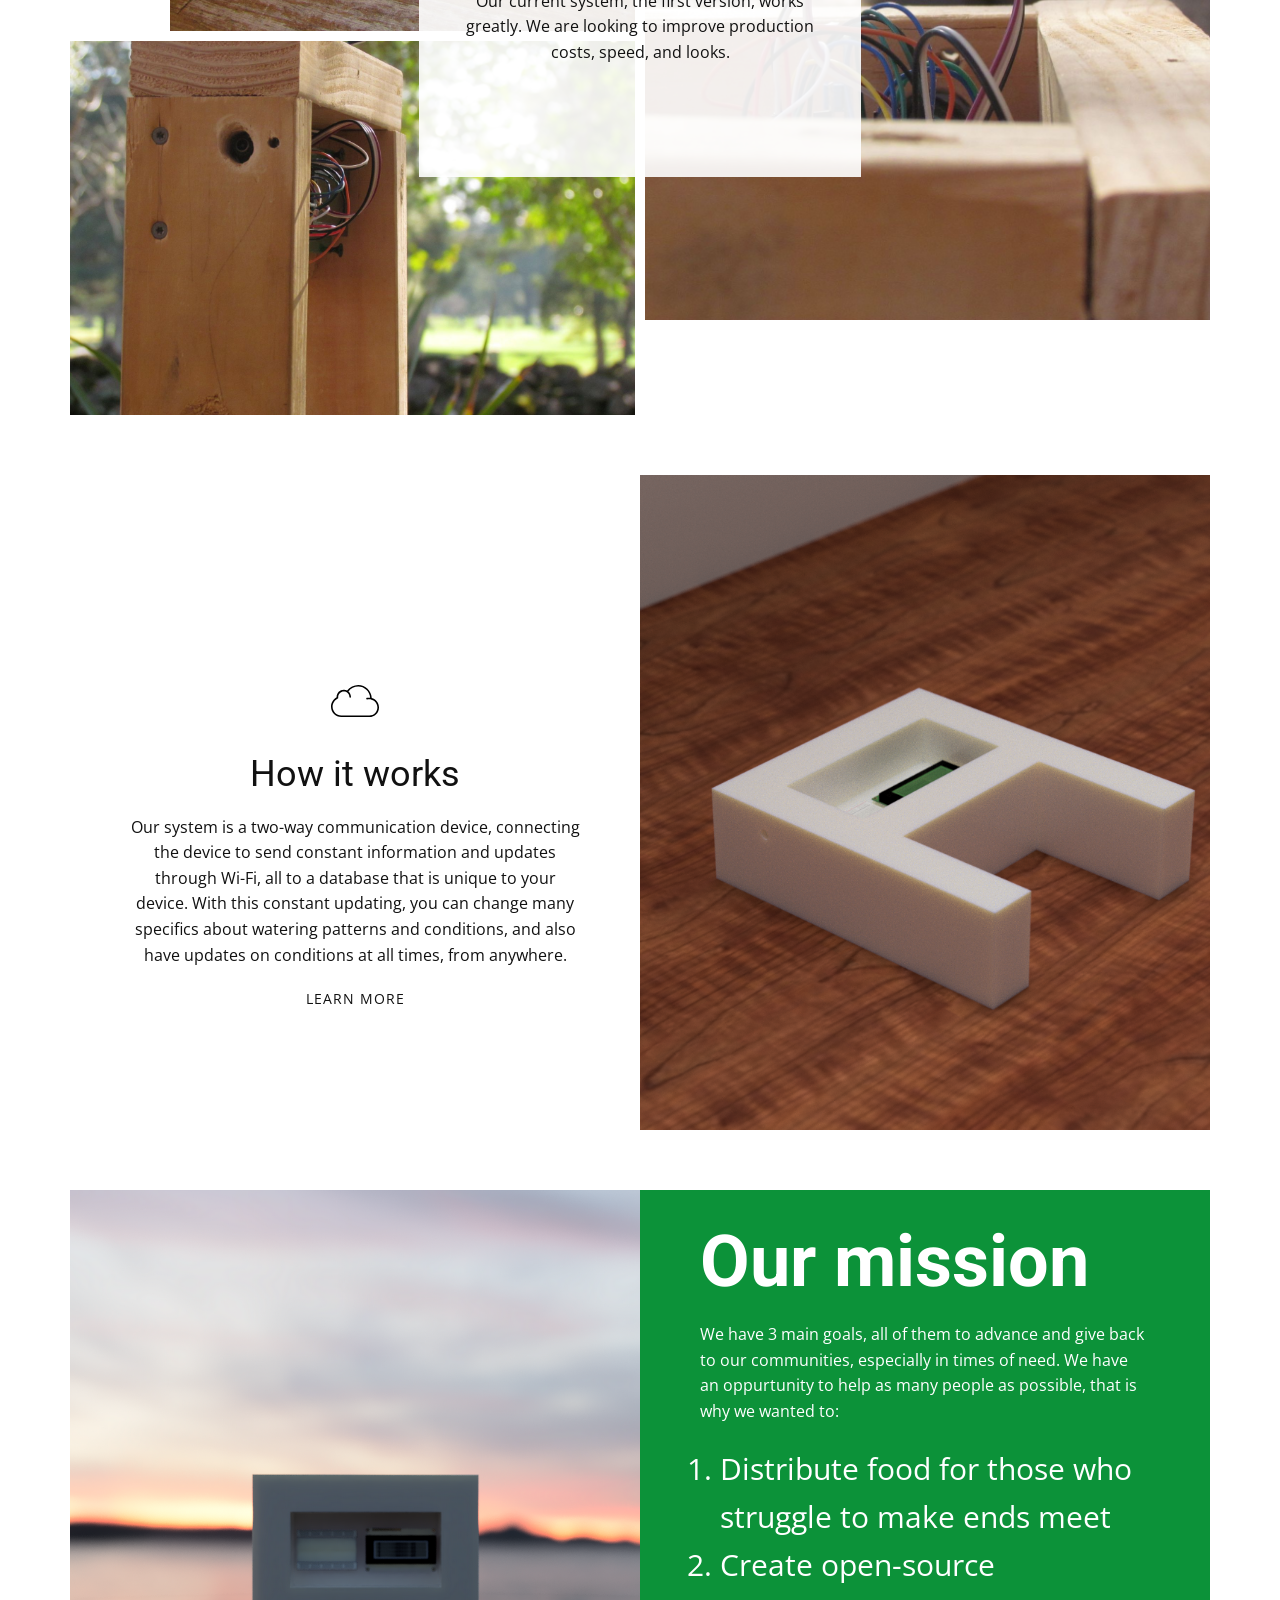
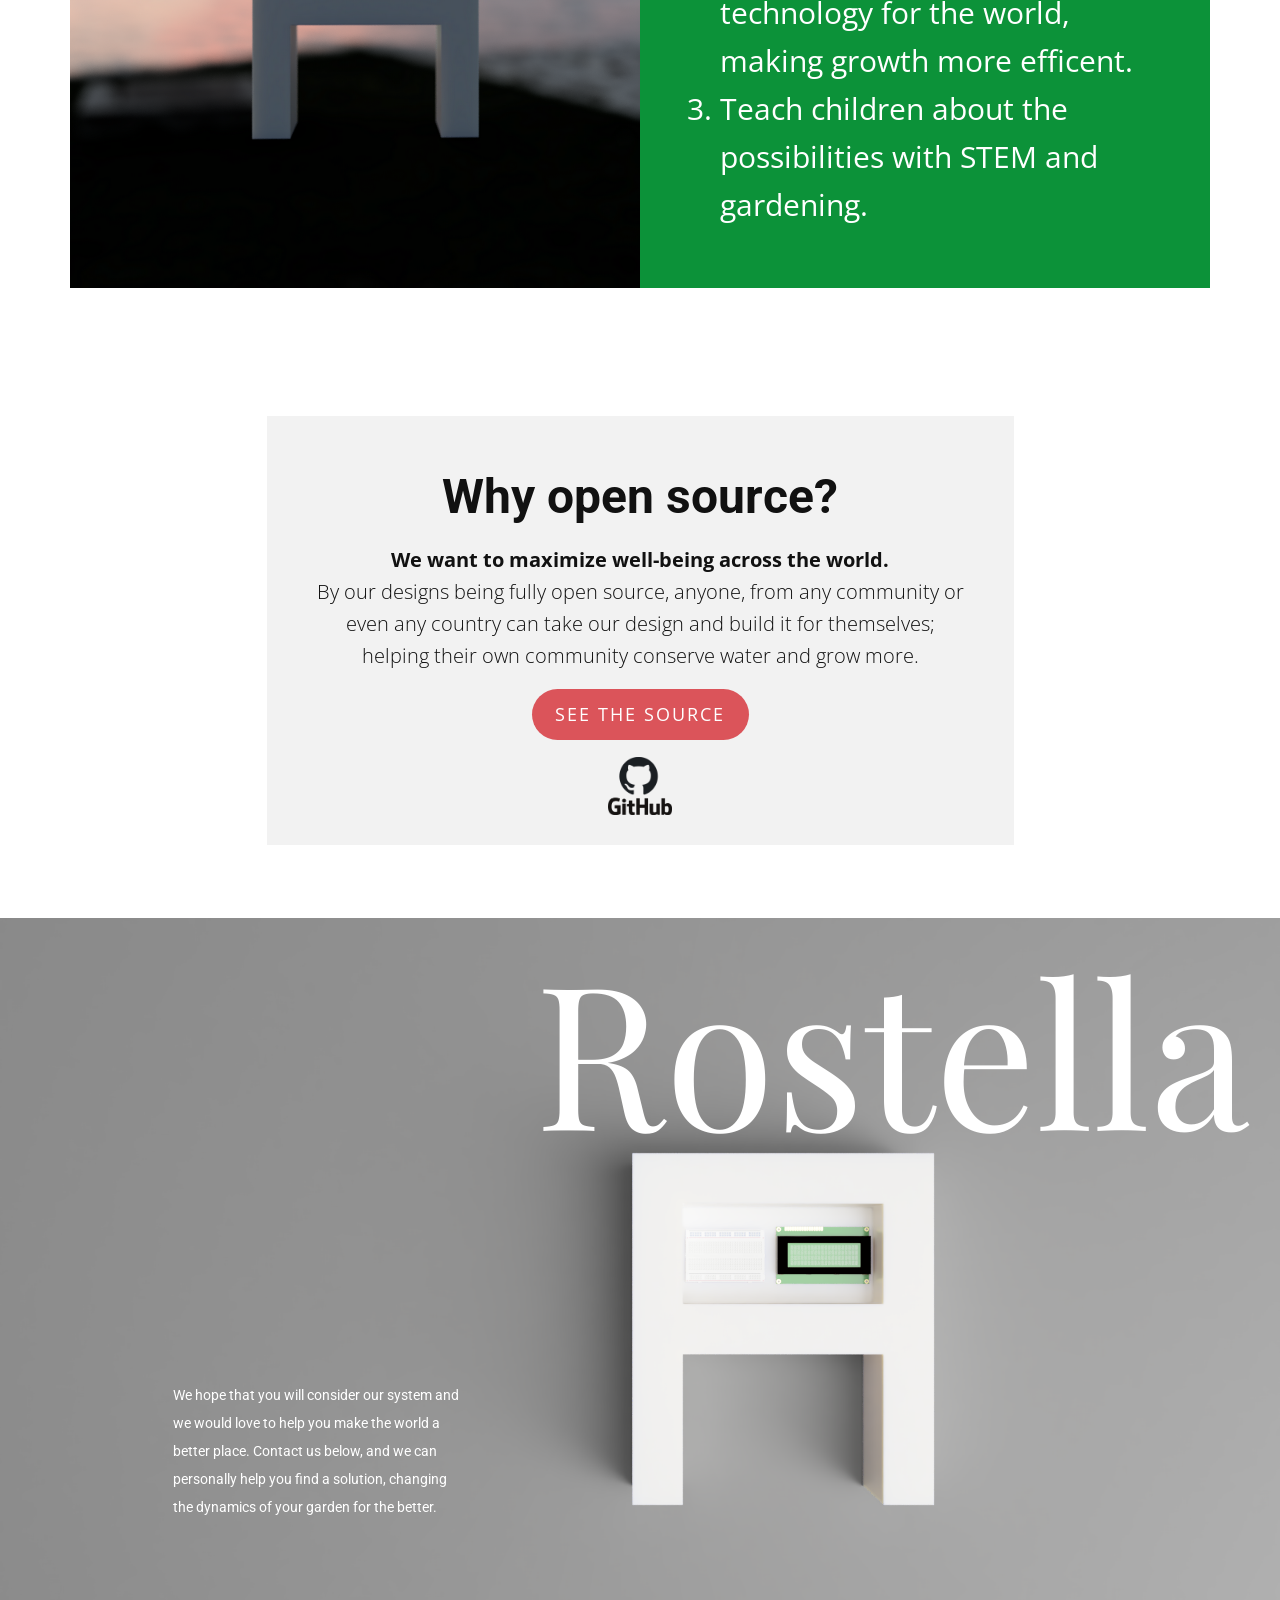
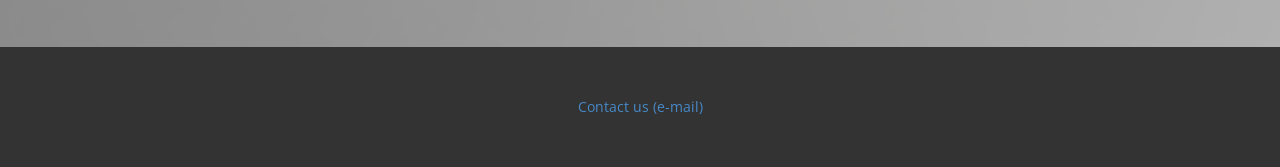
==== commit 23aa3692: "Add files via upload" ====
--- a/index.html
+++ b/index.html
@@ -13,6 +13,8 @@
     <script class="u-script" type="text/javascript" src="nicepage.js" defer=""></script>
     <meta name="generator" content="Nicepage 3.4.2, nicepage.com">
     <link id="u-theme-google-font" rel="stylesheet" href="https://fonts.googleapis.com/css?family=Roboto:100,100i,300,300i,400,400i,500,500i,700,700i,900,900i|Open+Sans:300,300i,400,400i,600,600i,700,700i,800,800i">
+    <link id="u-page-google-font" rel="stylesheet" href="https://fonts.googleapis.com/css?family=Playfair+Display:400,400i,700,700i,900,900i">
+    
     
     
     
@@ -266,6 +268,25 @@
         </div>
       </div>
     </section>
+    <section class="u-clearfix u-image u-section-9" id="carousel_4112" data-image-width="1600" data-image-height="1143">
+      <div class="u-clearfix u-expanded-width u-layout-wrap u-layout-wrap-1">
+        <div class="u-layout">
+          <div class="u-layout-row">
+            <div class="u-container-style u-layout-cell u-shape-rectangle u-size-30 u-layout-cell-1">
+              <div class="u-container-layout u-container-layout-1">
+                <p class="u-custom-font u-heading-font u-text u-text-body-alt-color u-text-1">We hope that you will consider our system and&nbsp; we would love to help you make the world a better place. Contact us below, and we can personally help you find a solution, changing the dynamics of your garden for the better.<br>
+                </p>
+              </div>
+            </div>
+            <div class="u-container-style u-layout-cell u-shape-rectangle u-size-30 u-layout-cell-2">
+              <div class="u-container-layout u-valign-top-md u-container-layout-2">
+                <h1 class="u-align-right u-custom-font u-font-playfair-display u-text u-text-body-alt-color u-text-2">Rostella </h1>
+              </div>
+            </div>
+          </div>
+        </div>
+      </div>
+    </section>
     
     
     
@@ -274,7 +295,7 @@
           <a href="#sec-7765" class="u-active-none u-border-none u-btn u-button-link u-button-style u-dialog-link u-hover-none u-none u-text-palette-1-base u-btn-1">Contact us (e-mail)</a>
         </p>
       </div></footer>
-  <section class="u-align-center u-black u-clearfix u-container-style u-dialog-block u-opacity u-opacity-70 u-valign-middle u-section-11" id="sec-7765">
+  <section class="u-align-center u-black u-clearfix u-container-style u-dialog-block u-opacity u-opacity-70 u-valign-middle u-section-12" id="sec-7765">
       <div class="u-border-2 u-border-grey-75 u-container-style u-dialog u-gradient u-opacity u-opacity-75 u-shape-rectangle u-dialog-1">
         <div class="u-container-layout u-valign-middle u-container-layout-1">
           <p class="u-align-center u-text u-text-black u-text-1">
@@ -289,11 +310,11 @@
           </p>
         </div><button class="u-dialog-close-button u-icon u-text-grey-50 u-icon-1"><svg class="u-svg-link" preserveAspectRatio="xMidYMin slice" viewBox="0 0 413.348 413.348" style=""><use xmlns:xlink="http://www.w3.org/1999/xlink" xlink:href="#svg-5801"></use></svg><svg xmlns="http://www.w3.org/2000/svg" xmlns:xlink="http://www.w3.org/1999/xlink" version="1.1" xml:space="preserve" class="u-svg-content" viewBox="0 0 413.348 413.348" id="svg-5801"><path d="m413.348 24.354-24.354-24.354-182.32 182.32-182.32-182.32-24.354 24.354 182.32 182.32-182.32 182.32 24.354 24.354 182.32-182.32 182.32 182.32 24.354-24.354-182.32-182.32z"></path></svg></button>
       </div>
-    </section><style>.u-section-11 {
+    </section><style>.u-section-12 {
   min-height: 826px;
 }
 
-.u-section-11 .u-dialog-1 {
+.u-section-12 .u-dialog-1 {
   width: 566px;
   min-height: 370px;
   box-shadow: 0 -2px 8px 0 rgba(128,128,128,1);
@@ -301,15 +322,15 @@
   margin: 60px auto;
 }
 
-.u-section-11 .u-container-layout-1 {
+.u-section-12 .u-container-layout-1 {
   padding: 40px 30px;
 }
 
-.u-section-11 .u-text-1 {
+.u-section-12 .u-text-1 {
   margin: 0;
 }
 
-.u-section-11 .u-icon-1 {
+.u-section-12 .u-icon-1 {
   width: 15px;
   height: 15px;
   left: auto;
@@ -319,30 +340,30 @@
 }
 
 @media (max-width: 1199px) {
-  .u-section-11 .u-dialog-1 {
+  .u-section-12 .u-dialog-1 {
     height: auto;
   }
 }
 
 @media (max-width: 991px) {
-  .u-section-11 .u-container-layout-1 {
+  .u-section-12 .u-container-layout-1 {
     padding-top: 30px;
     padding-bottom: 30px;
   }
 }
 
 @media (max-width: 767px) {
-  .u-section-11 .u-dialog-1 {
+  .u-section-12 .u-dialog-1 {
     width: 540px;
   }
 }
 
 @media (max-width: 575px) {
-  .u-section-11 .u-dialog-1 {
+  .u-section-12 .u-dialog-1 {
     width: 340px;
   }
 
-  .u-section-11 .u-container-layout-1 {
+  .u-section-12 .u-container-layout-1 {
     padding-left: 20px;
     padding-right: 20px;
   }
--- a/Rostella-IOT-Garden.css
+++ b/Rostella-IOT-Garden.css
@@ -251,14 +251,14 @@
 }
 
 .u-section-3 .u-icon-1 {
-  height: 35px;
-  width: 39px;
+  height: 38px;
+  width: 43px;
   background-image: none;
-  margin: -36px 94px 0 auto;
+  margin: -36px 90px 0 auto;
 }
 
 .u-section-3 .u-text-9 {
-  margin: 21px 0 0;
+  margin: 18px 0 0;
 }
 
 @media (max-width: 1199px) {
@@ -1044,7 +1044,6 @@
 .u-section-8 .u-group-1 {
   width: 747px;
   min-height: 427px;
-  height: auto;
   margin: 60px auto;
 }
 
@@ -1111,4 +1110,150 @@
   .u-section-8 .u-group-1 {
     width: 340px;
   }
+}.u-section-9 {
+  background-image: url("images/RostellaGarden-1_2021-Jan-27_06-54-49AM-000_CustomizedView200561772961.png");
+  background-position: 50% 50%;
+  min-height: 50vw;
+}
+
+.u-section-9 .u-layout-wrap-1 {
+  margin-top: 0;
+  margin-bottom: 60px;
+}
+
+.u-section-9 .u-layout-cell-1 {
+  min-height: 669px;
+}
+
+.u-section-9 .u-container-layout-1 {
+  padding: 30px;
+}
+
+.u-section-9 .u-text-1 {
+  font-size: 0.875rem;
+  line-height: 2;
+  width: 295px;
+  margin: 433px auto 0;
+}
+
+.u-section-9 .u-layout-cell-2 {
+  min-height: 669px;
+}
+
+.u-section-9 .u-container-layout-2 {
+  padding: 30px;
+}
+
+.u-section-9 .u-text-2 {
+  font-size: 12.5rem;
+  margin: -10px auto 0 -157px;
+}
+
+@media (max-width: 1199px) {
+  .u-section-9 {
+    min-height: 552px;
+  }
+
+  .u-section-9 .u-layout-wrap-1 {
+    position: relative;
+  }
+
+  .u-section-9 .u-layout-cell-1 {
+    min-height: 633px;
+  }
+
+  .u-section-9 .u-text-1 {
+    margin-top: 281px;
+  }
+
+  .u-section-9 .u-layout-cell-2 {
+    min-height: 552px;
+    background-position: 50% 50%;
+  }
+
+  .u-section-9 .u-text-2 {
+    width: auto;
+    margin-left: -358px;
+  }
+}
+
+@media (max-width: 991px) {
+  .u-section-9 {
+    min-height: 561px;
+  }
+
+  .u-section-9 .u-layout-cell-1 {
+    min-height: 561px;
+  }
+
+  .u-section-9 .u-layout-cell-2 {
+    min-height: 561px;
+  }
+
+  .u-section-9 .u-text-2 {
+    font-size: 6.25rem;
+    margin-left: -170px;
+  }
+}
+
+@media (max-width: 767px) {
+  .u-section-9 {
+    min-height: 853px;
+  }
+
+  .u-section-9 .u-layout-wrap-1 {
+    margin-top: -14px;
+  }
+
+  .u-section-9 .u-layout-cell-1 {
+    min-height: 633px;
+  }
+
+  .u-section-9 .u-container-layout-1 {
+    padding-left: 10px;
+    padding-right: 10px;
+  }
+
+  .u-section-9 .u-text-1 {
+    margin-top: 661px;
+    margin-bottom: -227px;
+  }
+
+  .u-section-9 .u-layout-cell-2 {
+    min-height: 160px;
+  }
+
+  .u-section-9 .u-container-layout-2 {
+    padding-left: 10px;
+    padding-right: 10px;
+  }
+
+  .u-section-9 .u-text-2 {
+    width: 357px;
+    margin-top: -496px;
+    margin-left: auto;
+  }
+}
+
+@media (max-width: 575px) {
+  .u-section-9 {
+    min-height: 551px;
+  }
+
+  .u-section-9 .u-text-1 {
+    margin-top: 576px;
+    margin-bottom: -142px;
+  }
+
+  .u-section-9 .u-layout-cell-2 {
+    min-height: 100px;
+  }
+
+  .u-section-9 .u-text-2 {
+    font-size: 6rem;
+    margin-top: -552px;
+    margin-left: 38px;
+    margin-right: 38px;
+    width: auto;
+  }
 }
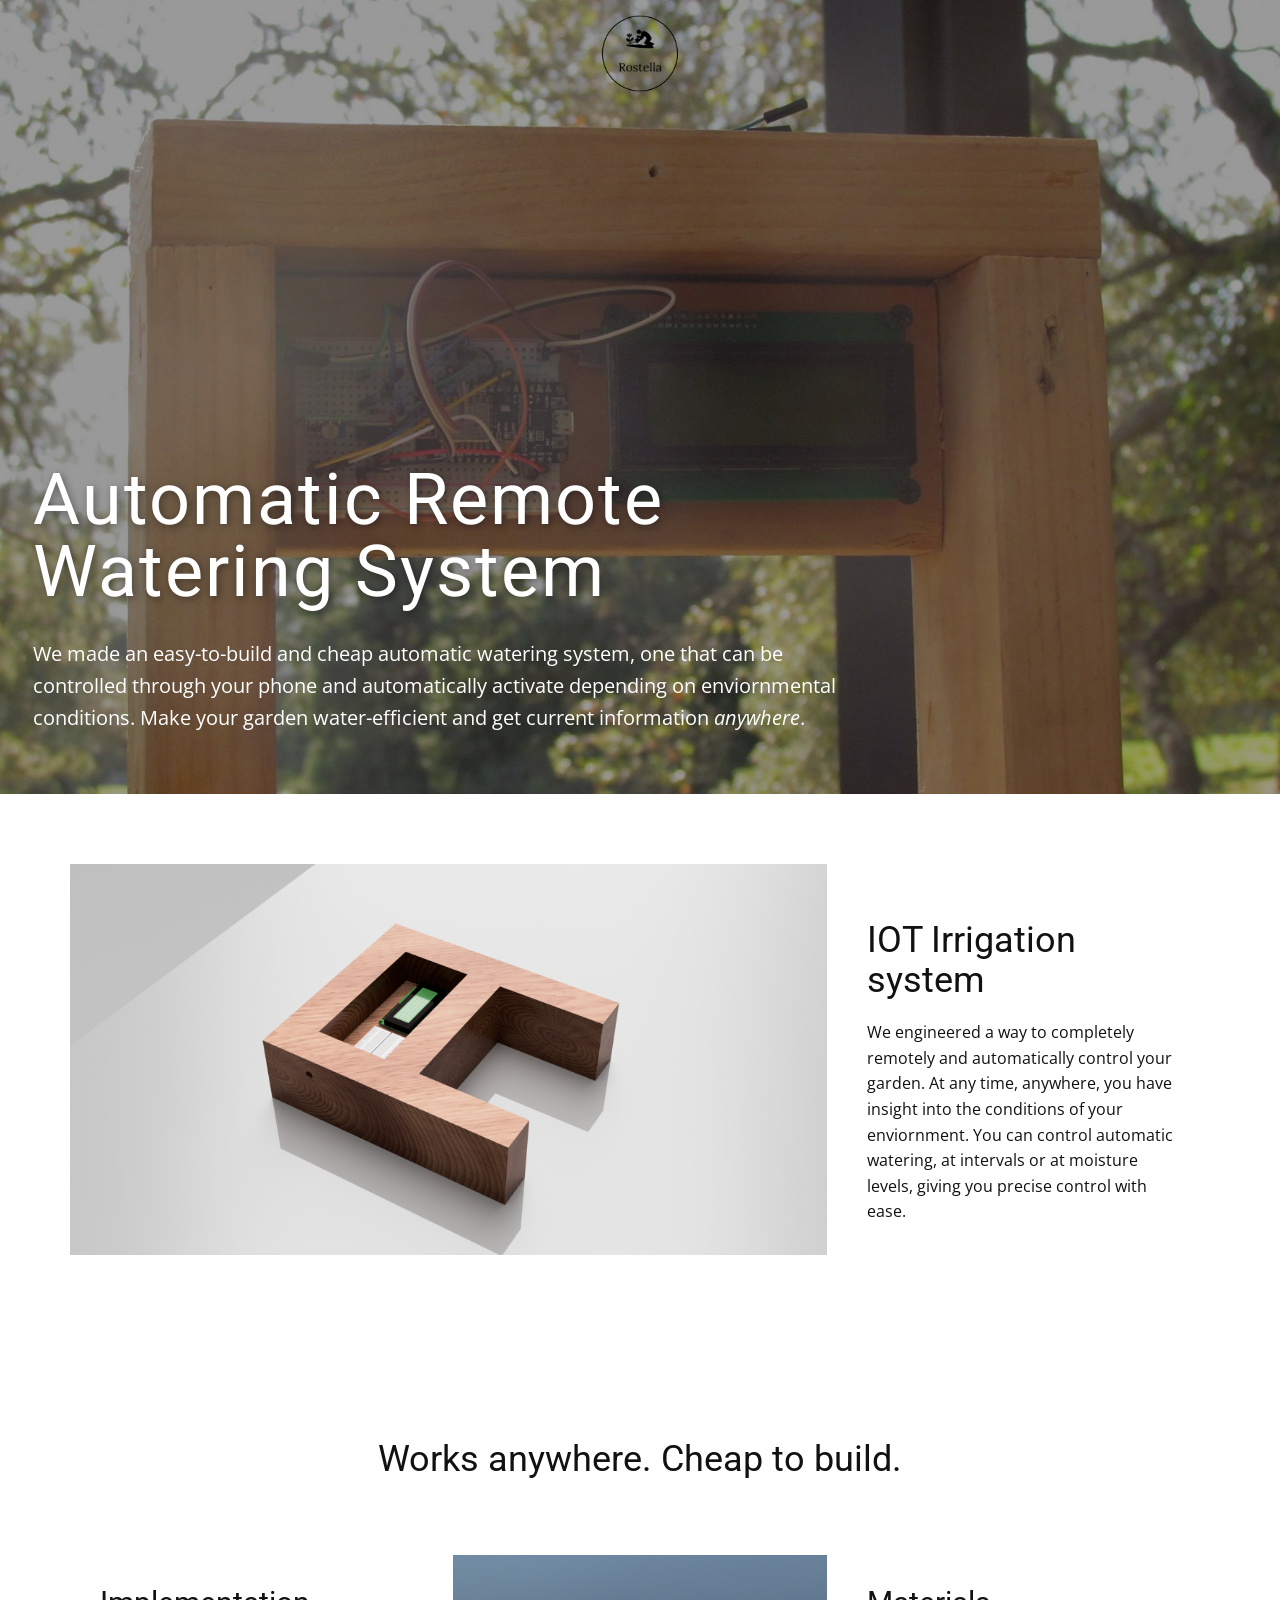
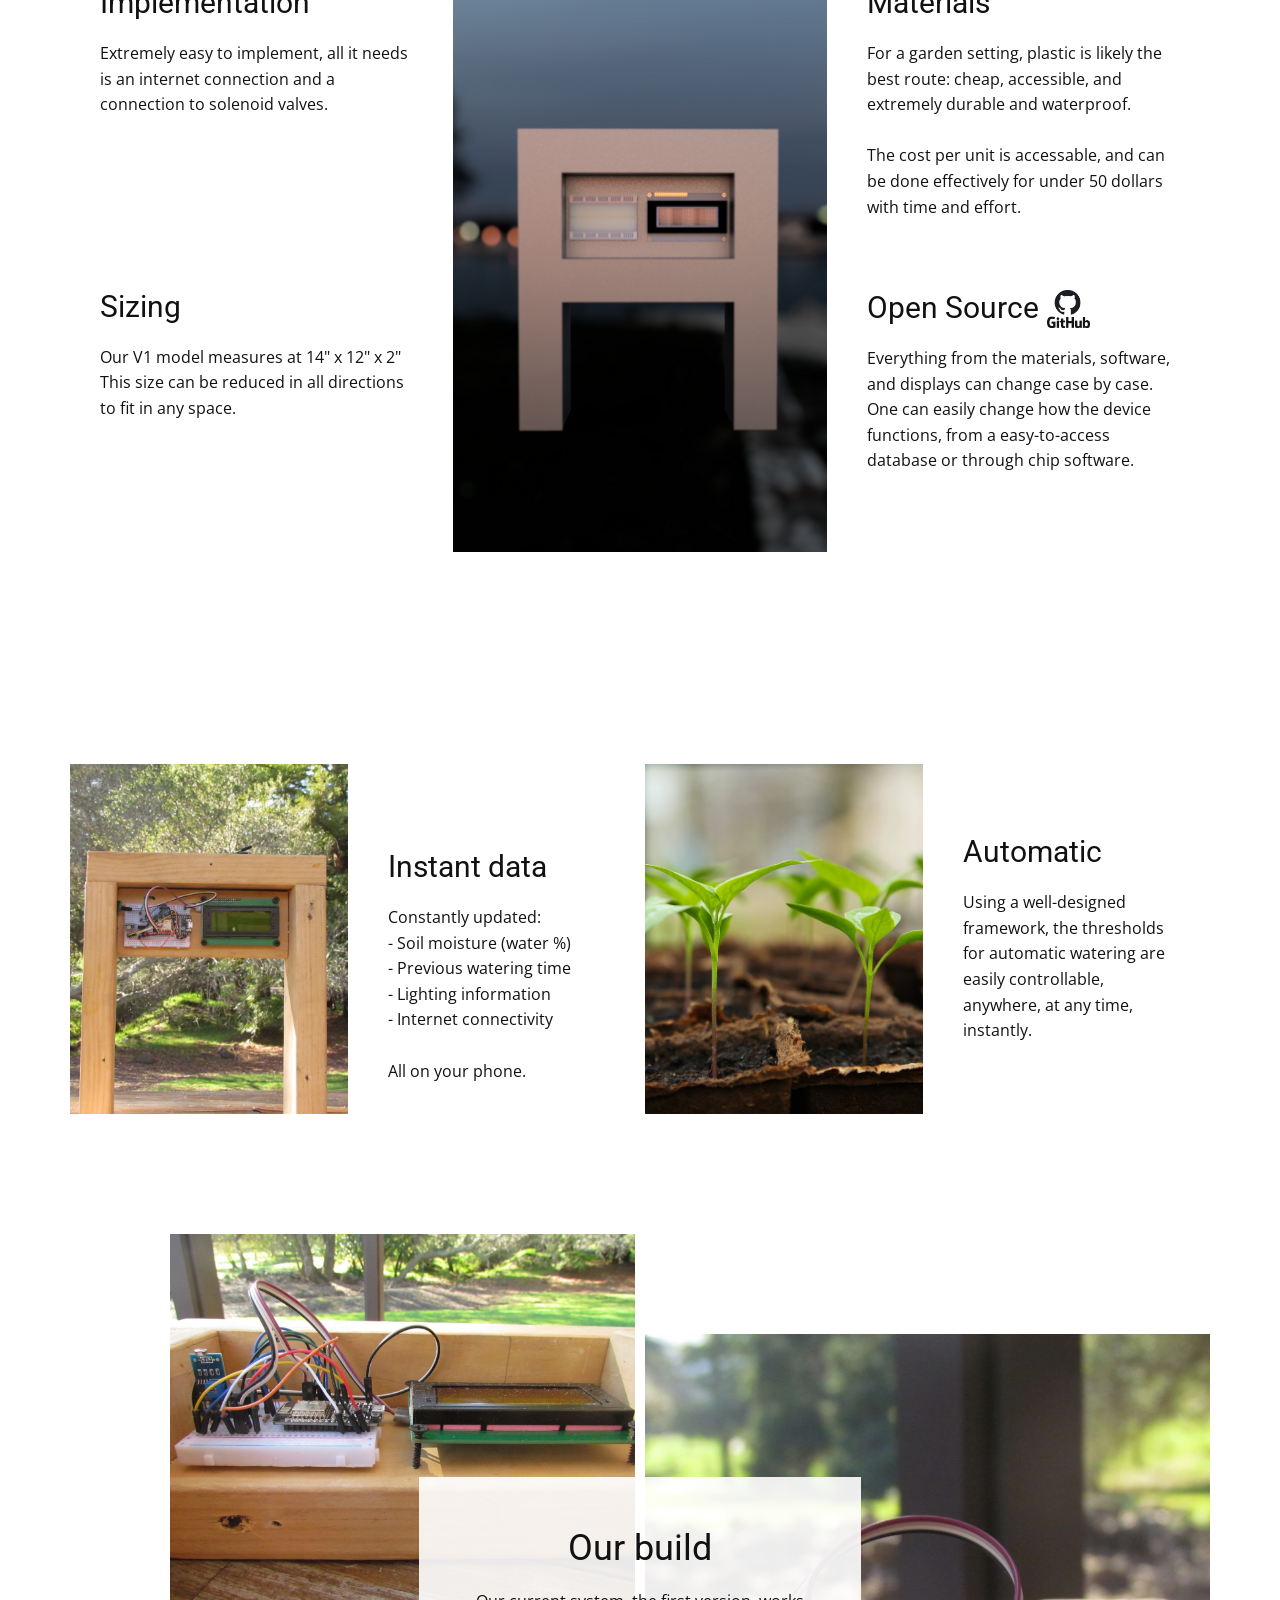
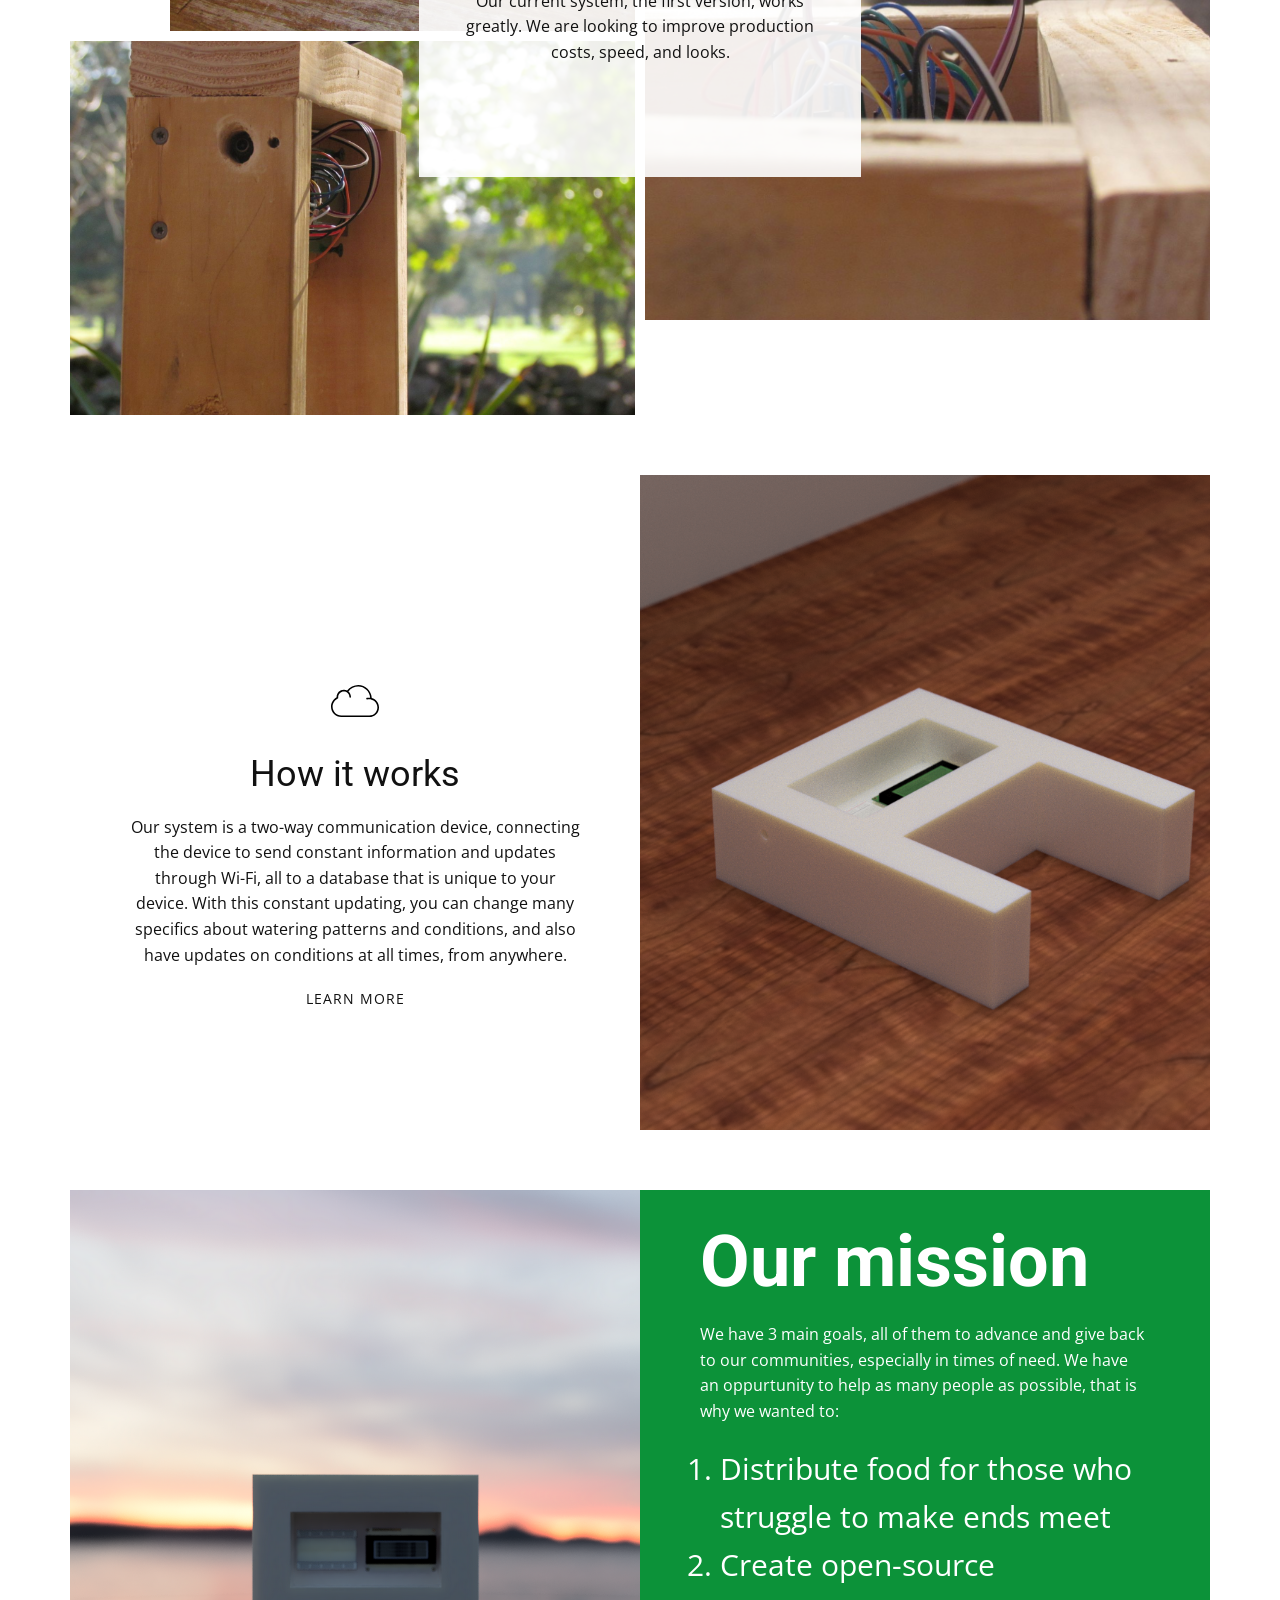
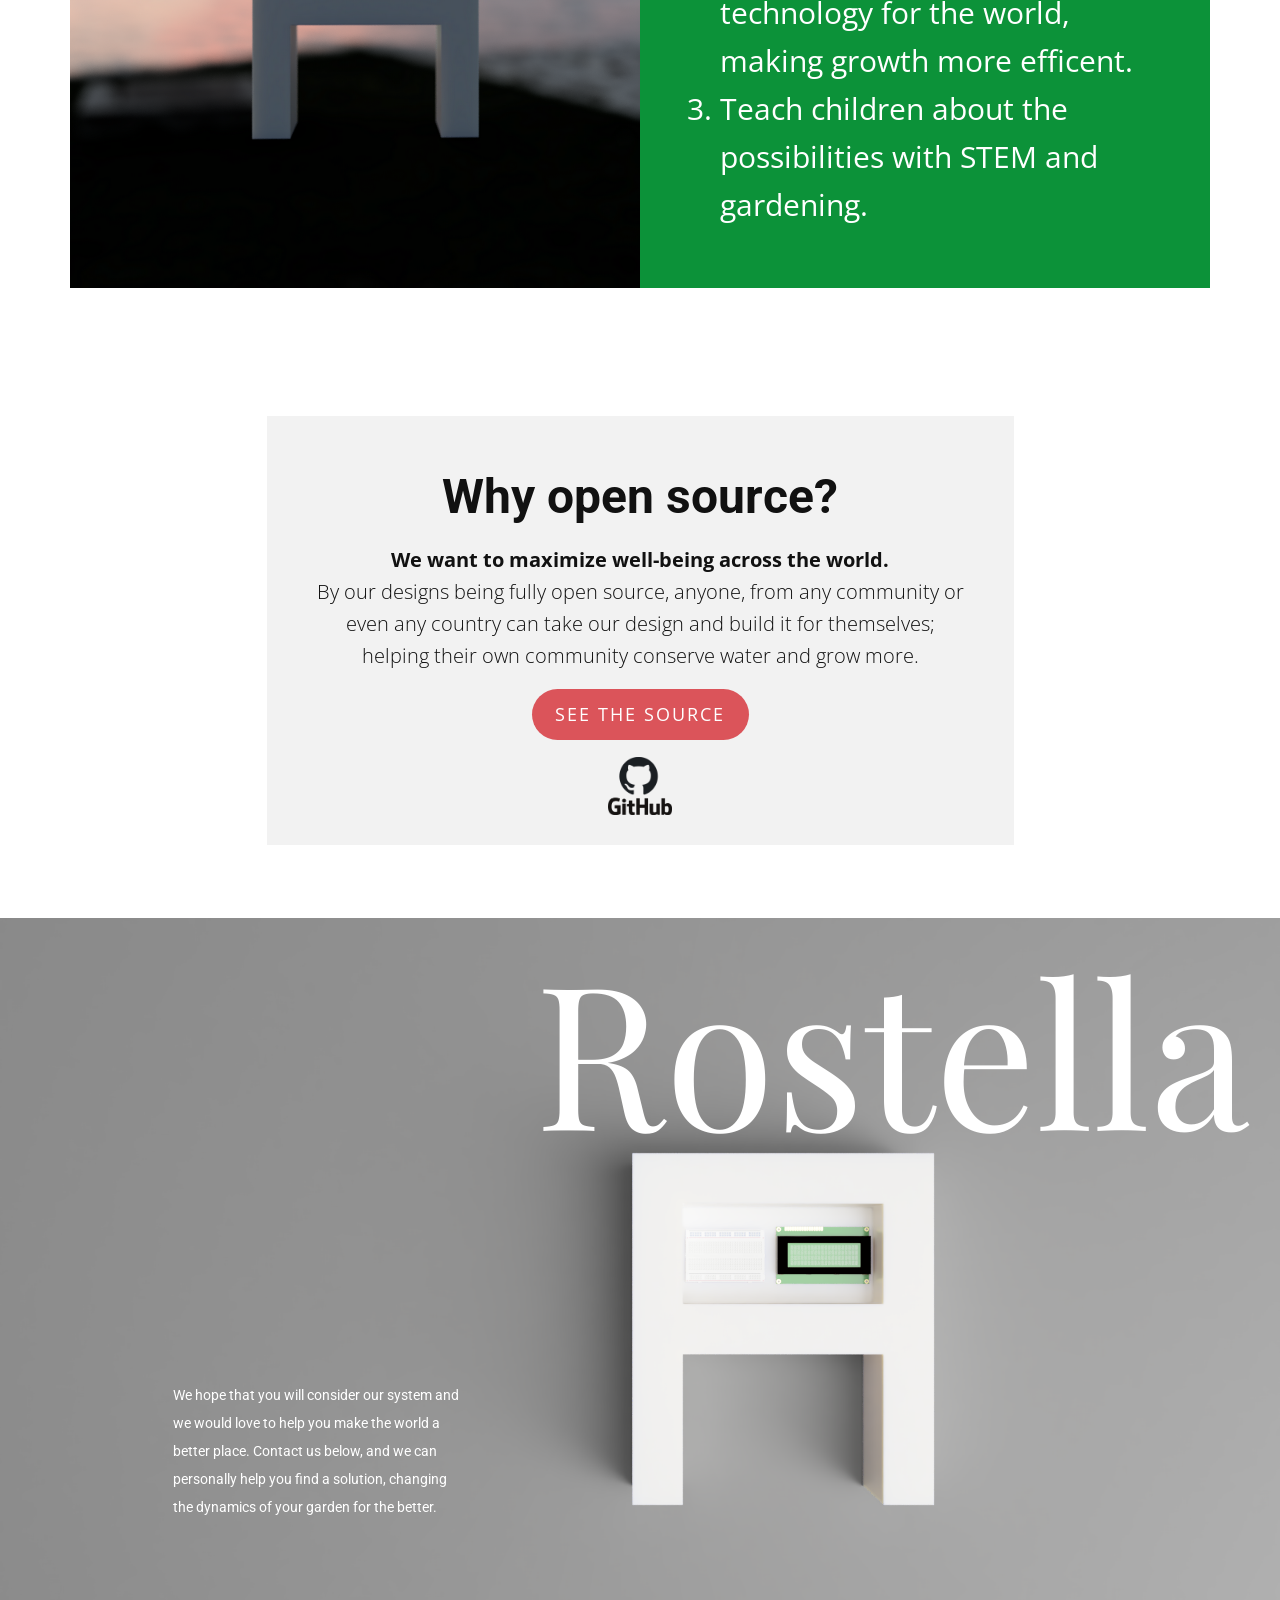
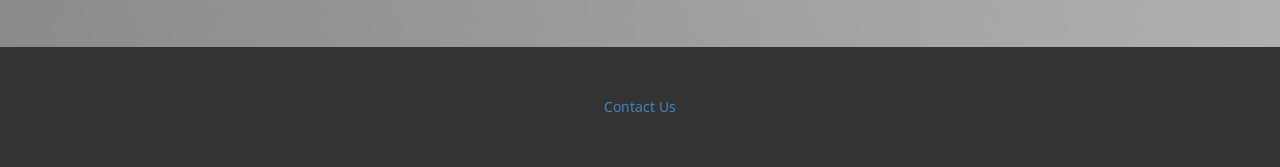
==== commit f7e949cc: "Update index.html" ====
--- a/index.html
+++ b/index.html
@@ -292,7 +292,7 @@
     
     <footer class="u-align-center u-clearfix u-footer u-grey-80 u-footer" id="sec-899a"><div class="u-clearfix u-sheet u-sheet-1">
         <p class="u-small-text u-text u-text-variant u-text-1">
-          <a href="#sec-7765" class="u-active-none u-border-none u-btn u-button-link u-button-style u-dialog-link u-hover-none u-none u-text-palette-1-base u-btn-1">Contact us (e-mail)</a>
+          <a href="#sec-7765" class="u-active-none u-border-none u-btn u-button-link u-button-style u-dialog-link u-hover-none u-none u-text-palette-1-base u-btn-1">Contact Us</a>
         </p>
       </div></footer>
   <section class="u-align-center u-black u-clearfix u-container-style u-dialog-block u-opacity u-opacity-70 u-valign-middle u-section-12" id="sec-7765">
@@ -368,4 +368,4 @@
     padding-right: 20px;
   }
 }</style></body>
-</html>+</html>
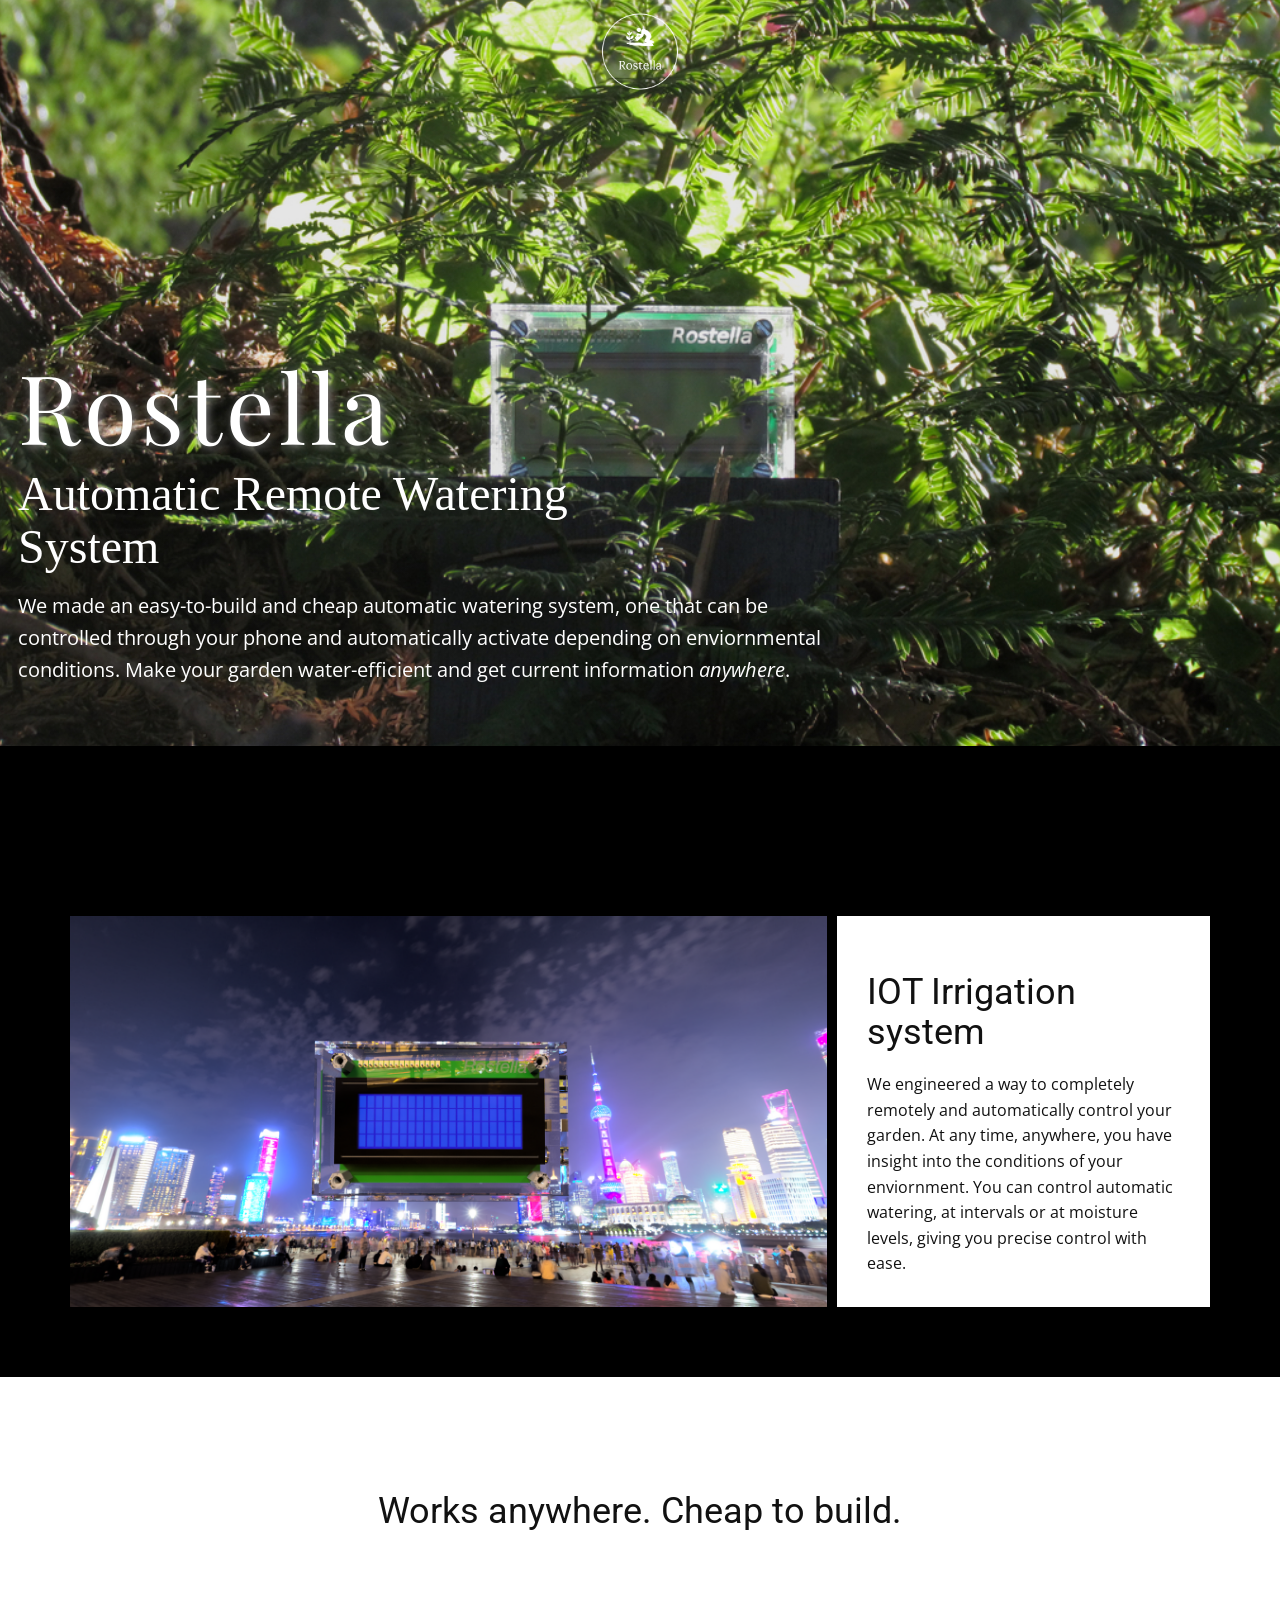
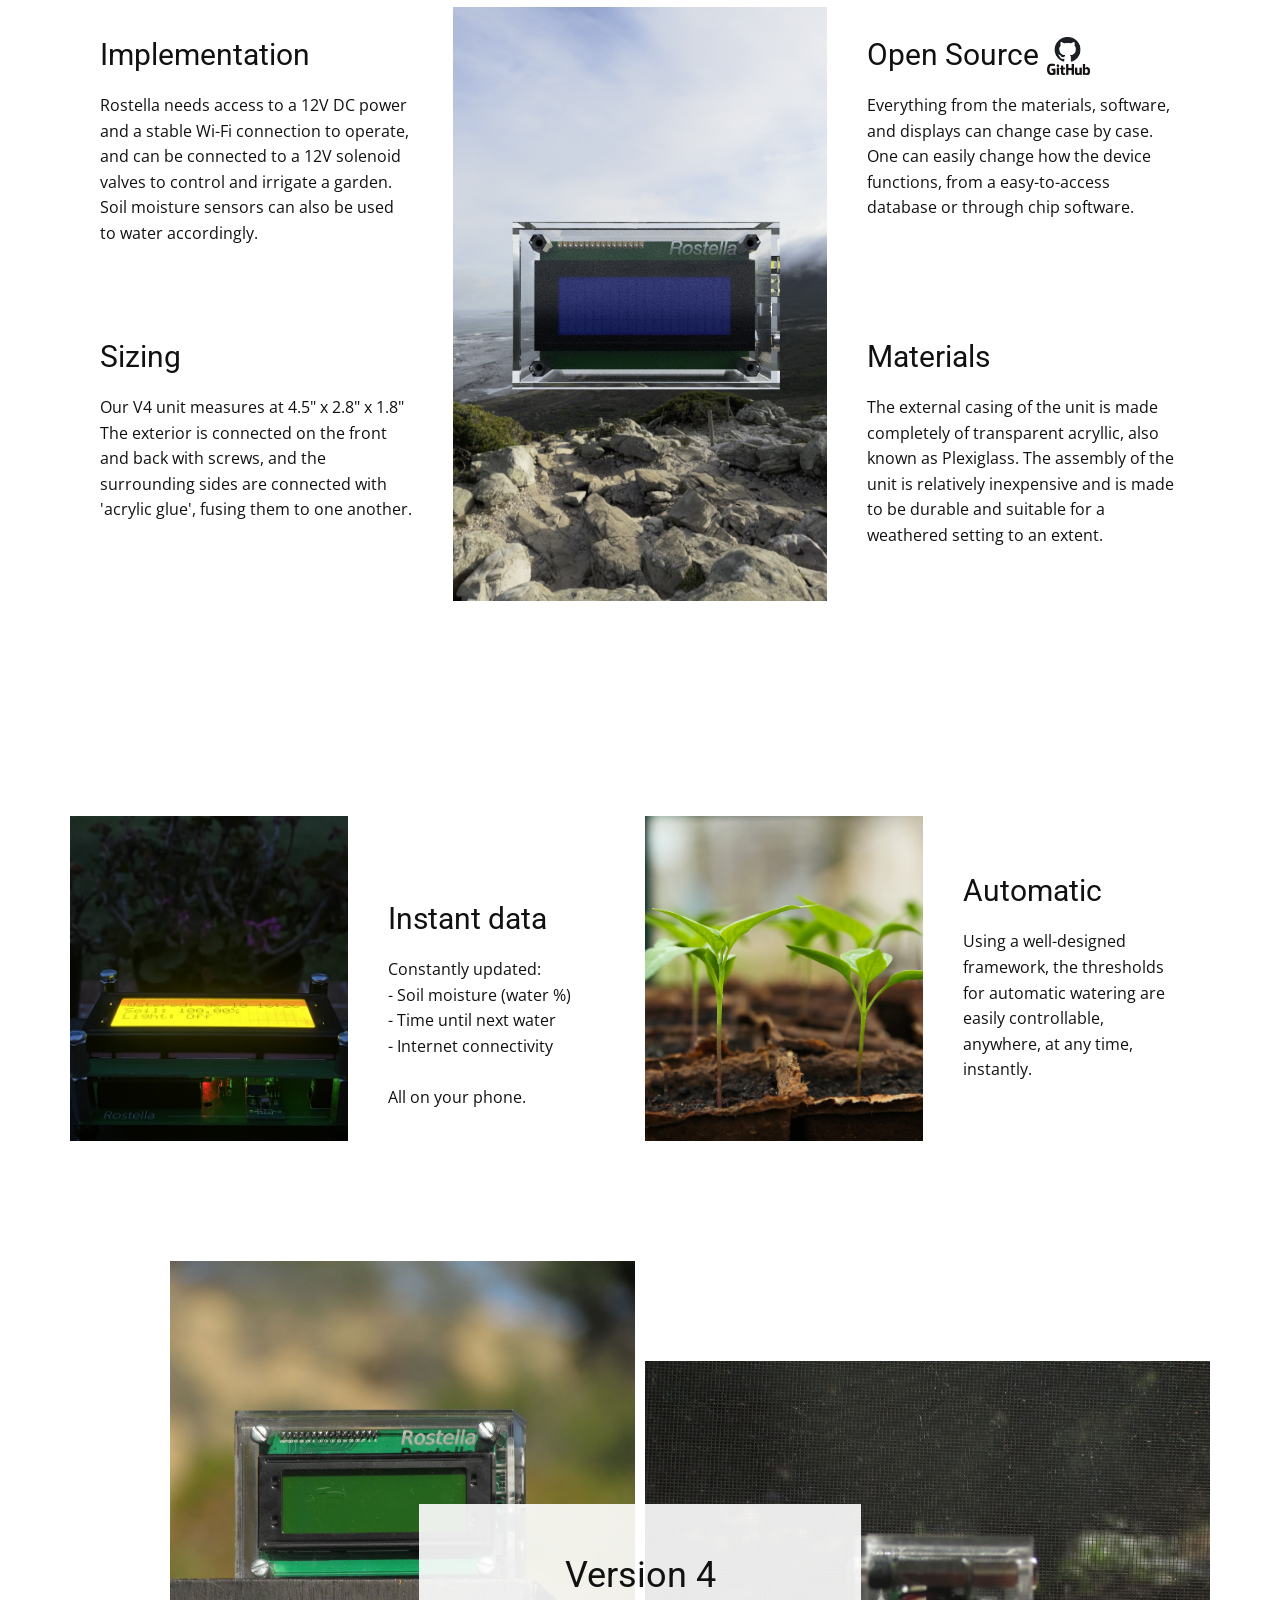
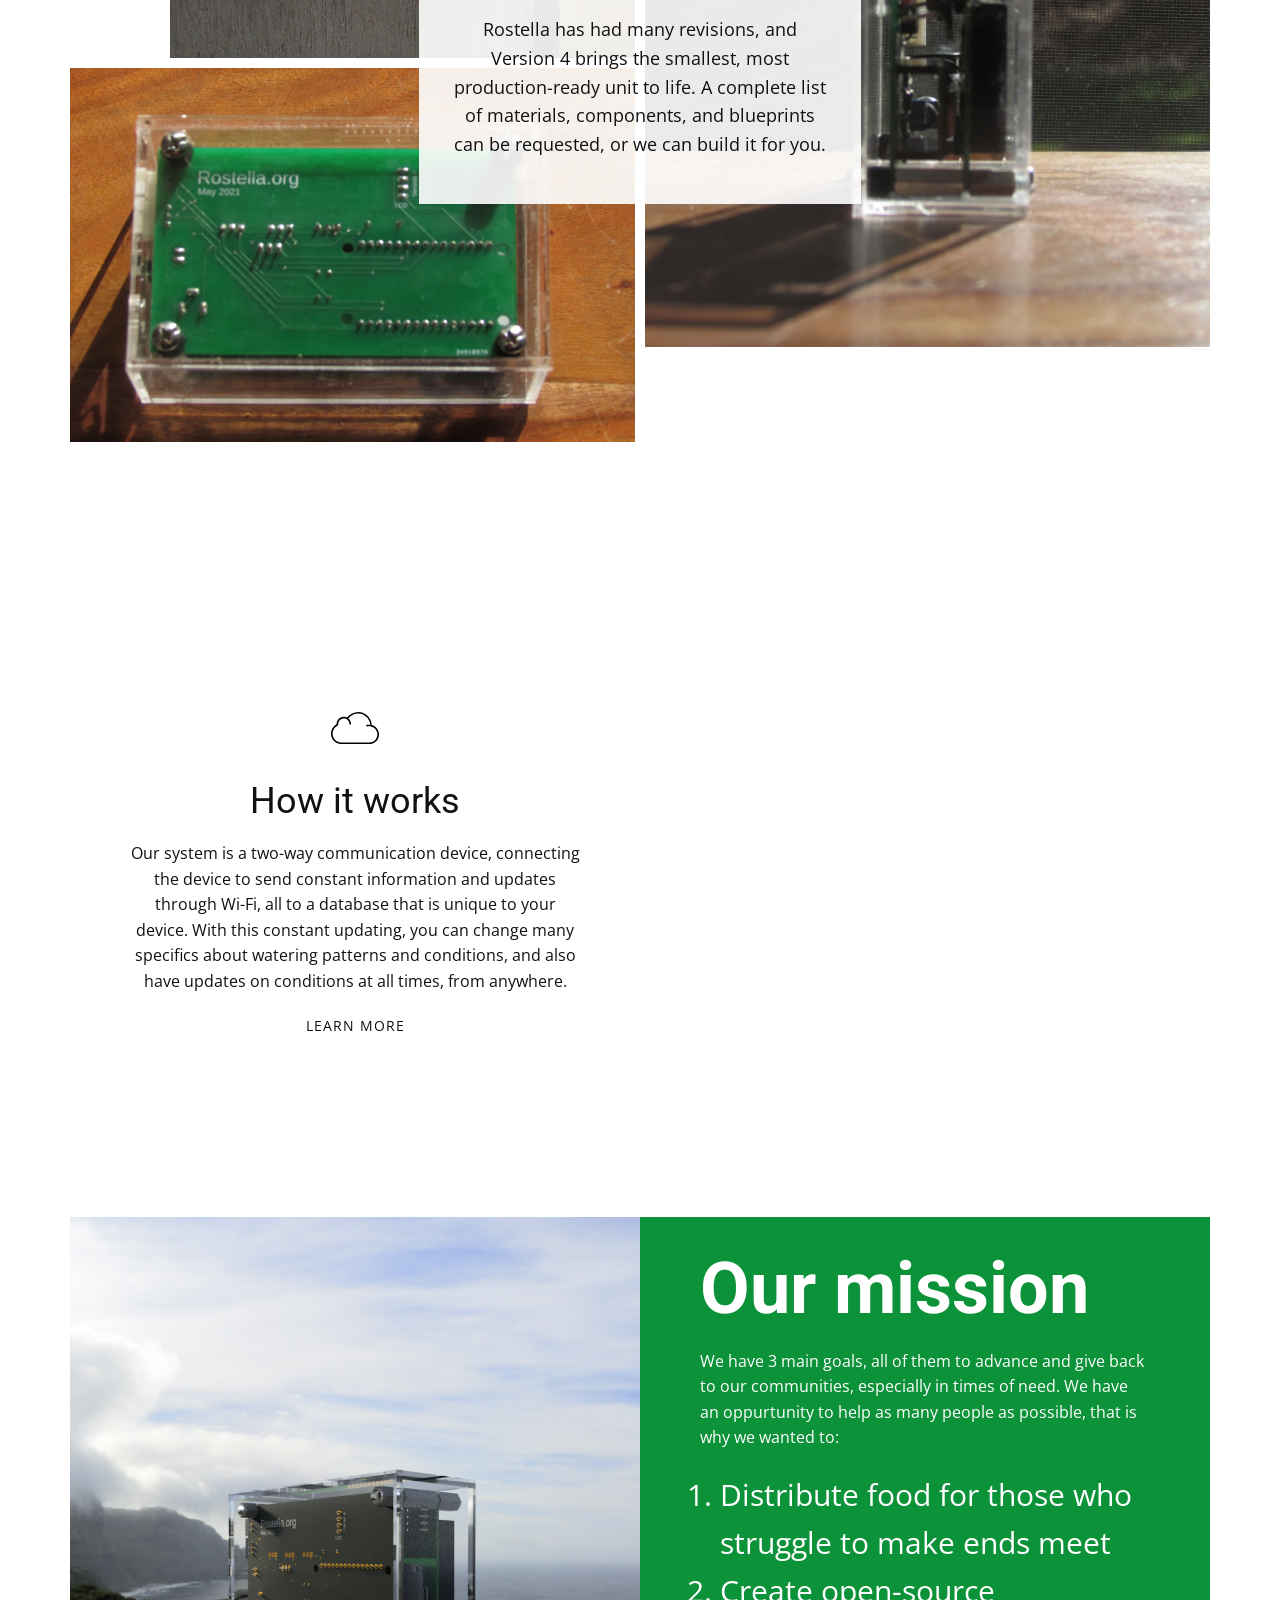
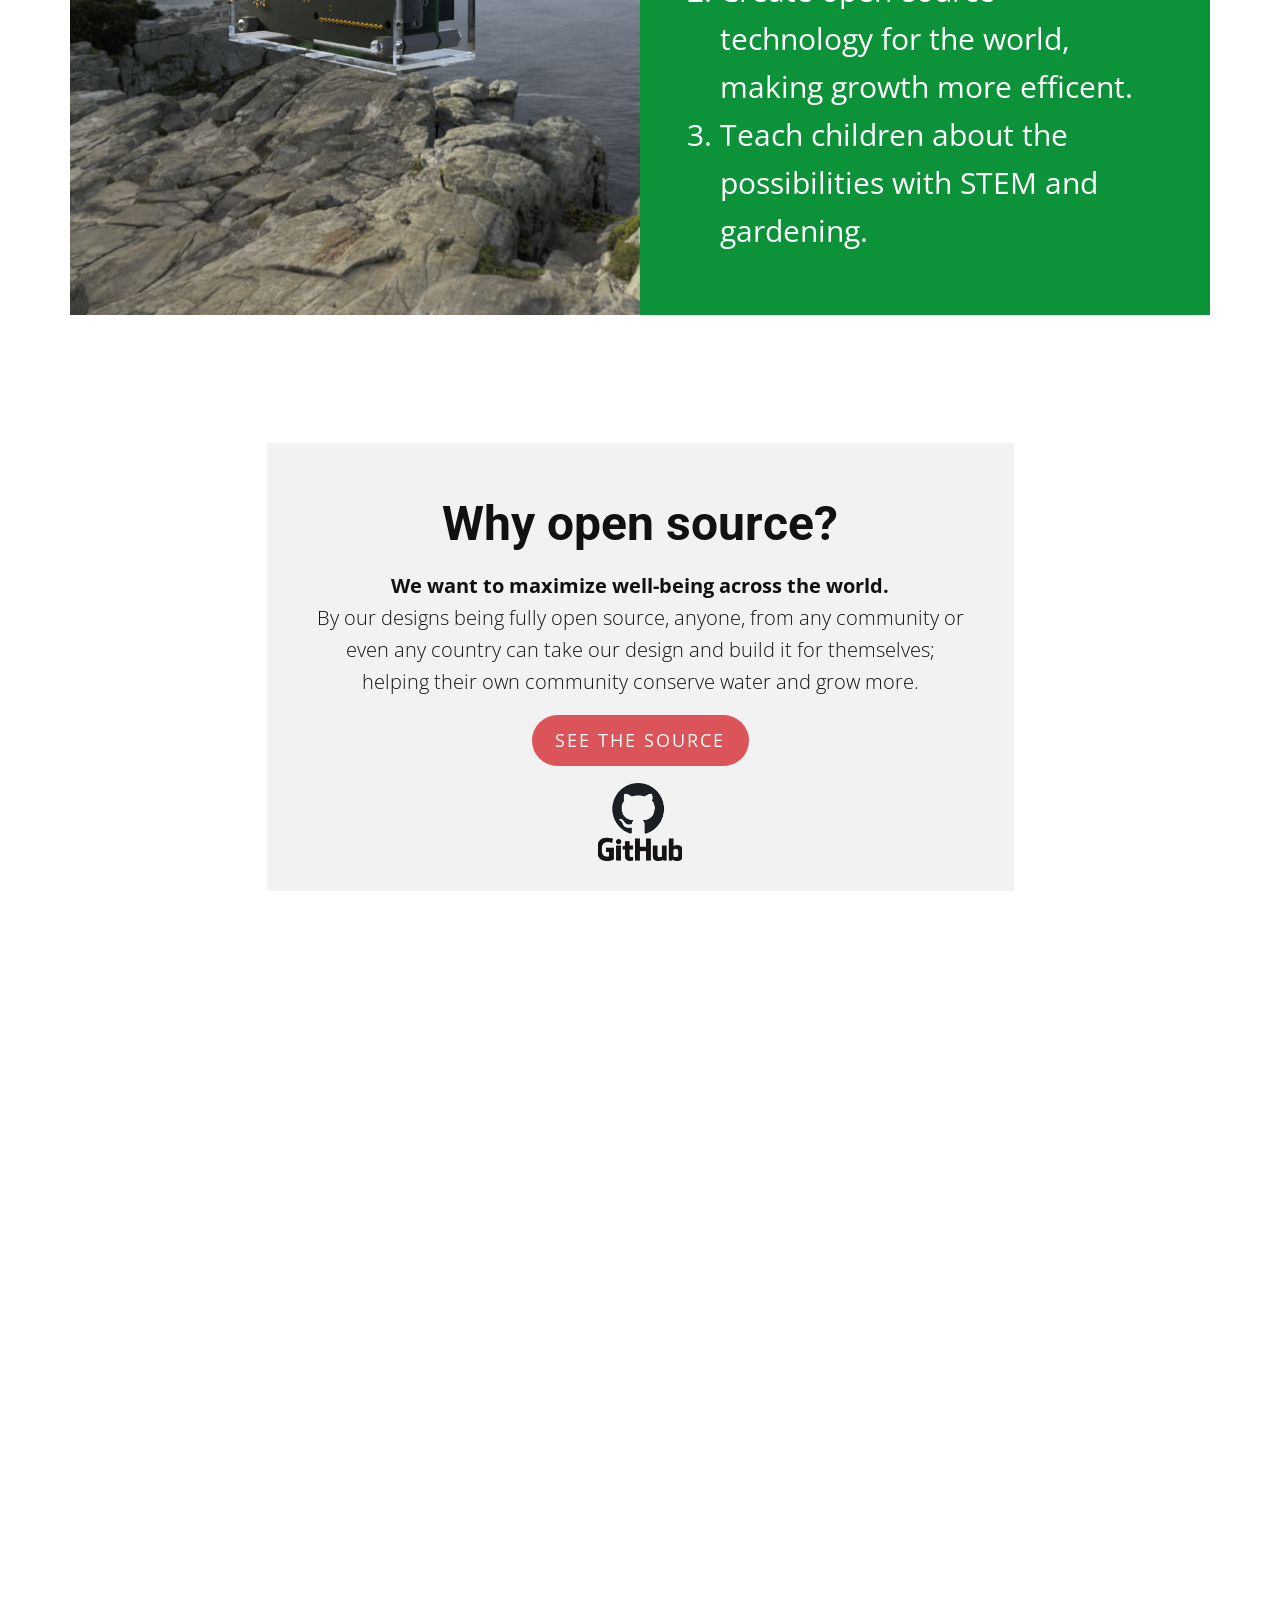
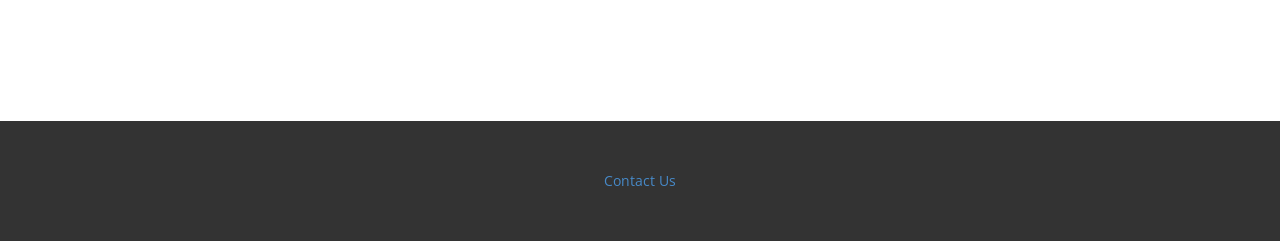
==== commit 4a75d608: "Revise website, V4" ====
--- a/index.html
+++ b/index.html
@@ -11,9 +11,9 @@
 <link rel="stylesheet" href="Rostella-IOT-Garden.css" media="screen">
     <script class="u-script" type="text/javascript" src="jquery.js" defer=""></script>
     <script class="u-script" type="text/javascript" src="nicepage.js" defer=""></script>
-    <meta name="generator" content="Nicepage 3.4.2, nicepage.com">
+    <meta name="generator" content="Nicepage 3.19.4, nicepage.com">
     <link id="u-theme-google-font" rel="stylesheet" href="https://fonts.googleapis.com/css?family=Roboto:100,100i,300,300i,400,400i,500,500i,700,700i,900,900i|Open+Sans:300,300i,400,400i,600,600i,700,700i,800,800i">
-    <link id="u-page-google-font" rel="stylesheet" href="https://fonts.googleapis.com/css?family=Playfair+Display:400,400i,700,700i,900,900i">
+    <link id="u-page-google-font" rel="stylesheet" href="https://fonts.googleapis.com/css?family=Playfair+Display:400,400i,500,500i,600,600i,700,700i,800,800i,900,900i">
     
     
     
@@ -28,32 +28,33 @@
     <script type="application/ld+json">{
 		"@context": "http://schema.org",
 		"@type": "Organization",
-		"name": "Rostella",
-		"url": "index.html"
+		"name": "Rostella"
 }</script>
+    <meta name="theme-color" content="#478ac9">
     <meta property="og:title" content="Rostella IOT Garden">
+    <meta property="og:description" content="">
     <meta property="og:type" content="website">
-    <meta name="theme-color" content="#478ac9">
-    <link rel="canonical" href="index.html">
-    <meta property="og:url" content="index.html">
   </head>
-  <body data-home-page="Rostella-IOT-Garden.html" data-home-page-title="Rostella IOT Garden" class="u-body u-overlap u-overlap-contrast u-overlap-transparent"><header class="u-align-left u-clearfix u-header u-header" id="sec-79b9"><div class="u-clearfix u-sheet u-sheet-1">
-        <img src="images/Rostella-logos_black.png" alt="" class="u-absolute-hcenter u-expanded-height u-image u-image-default u-preserve-proportions u-image-1" data-image-width="1200" data-image-height="1200">
+  <body data-home-page="Rostella-IOT-Garden.html" data-home-page-title="Rostella IOT Garden" class="u-body u-overlap u-overlap-contrast"><header class="u-align-left u-clearfix u-header u-header" id="sec-79b9"><div class="u-clearfix u-sheet u-sheet-1">
+        <img src="images/Rostella-logos_white.png" alt="" class="u-absolute-hcenter u-expanded-height u-image u-image-default u-preserve-proportions u-image-1" data-image-width="1200" data-image-height="1200">
       </div></header>
-    <section class="skrollable u-align-left u-clearfix u-image u-shading u-section-1" src="" id="sec-0557">
-      <div class="u-clearfix u-sheet u-sheet-1">
-        <h1 class="u-text u-title u-text-1">Automatic Remote Watering System</h1>
-        <p class="u-large-text u-text u-text-variant u-text-2">We made an <span style="font-weight: 400;">easy-to-build and cheap</span>
+    <section class="skrollable u-align-left u-clearfix u-image u-shading u-section-1" src="" id="sec-0557" data-image-width="4244" data-image-height="3214">
+      <div class="u-clearfix u-sheet u-sheet-1">
+        <h1 class="u-align-left u-custom-font u-font-playfair-display u-text u-title u-text-1">
+          <span style="font-size: 6rem; font-weight: 400;">Rostella</span>
+        </h1>
+        <h2 class="u-custom-font u-font-georgia u-text u-text-2">Automatic Remote Watering System</h2>
+        <p class="u-large-text u-text u-text-variant u-text-3">We made an <span style="font-weight: 400;">easy-to-build and cheap</span>
           <span style="font-weight: 400;">automatic watering system</span>, one that can be controlled through your phone and automatically activate depending on enviornmental conditions. Make your garden water-efficient and get current information <span style="font-style: italic;">anywhere</span>.
         </p>
       </div>
     </section>
-    <section class="u-clearfix u-section-2" id="sec-a799">
+    <section class="u-black u-clearfix u-section-2" id="sec-a799">
       <div class="u-clearfix u-sheet u-sheet-1">
         <div class="u-clearfix u-expanded-width u-gutter-10 u-layout-wrap u-layout-wrap-1">
           <div class="u-layout">
             <div class="u-layout-row">
-              <div class="u-container-style u-image u-layout-cell u-left-cell u-size-40 u-image-1" src="">
+              <div class="u-container-style u-image u-layout-cell u-left-cell u-size-40 u-image-1" src="" data-image-width="2100" data-image-height="1500">
                 <div class="u-container-layout u-valign-middle u-container-layout-1"></div>
               </div>
               <div class="u-align-left u-container-style u-layout-cell u-right-cell u-size-20 u-white u-layout-cell-2">
@@ -82,13 +83,13 @@
                   <div class="u-align-left u-container-style u-layout-cell u-left-cell u-size-30 u-layout-cell-1">
                     <div class="u-container-layout u-valign-top u-container-layout-2">
                       <h3 class="u-text u-text-2">Implementation</h3>
-                      <p class="u-text u-text-3">Extremely easy to implement, all it needs is an internet connection and a connection to solenoid valves.</p>
+                      <p class="u-text u-text-3">Rostella needs access to a 12V DC power and a stable Wi-Fi connection to operate, and can be connected to a 12V solenoid valves to control and irrigate a garden. Soil moisture sensors can also be used to water accordingly.</p>
                     </div>
                   </div>
                   <div class="u-align-left u-container-style u-layout-cell u-left-cell u-size-30 u-layout-cell-2">
                     <div class="u-container-layout u-valign-top u-container-layout-3">
                       <h3 class="u-text u-text-4">Sizing</h3>
-                      <p class="u-text u-text-5">Our V1 model measures at 14" x 12" x 2"<br>This size can be reduced in all directions to fit in any space.
+                      <p class="u-text u-text-5">Our V4 unit measures at&nbsp;4.5" x 2.8" x 1.8"<br>The exterior is connected on the front and back with screws, and the surrounding sides are connected with 'acrylic glue', fusing them to one another.
                       </p>
                     </div>
                   </div>
@@ -96,7 +97,7 @@
               </div>
               <div class="u-size-20 u-size-30-md">
                 <div class="u-layout-row">
-                  <div class="u-align-left u-container-style u-image u-layout-cell u-size-60 u-image-1" src="" data-image-width="1600" data-image-height="1200">
+                  <div class="u-align-left u-container-style u-image u-layout-cell u-size-60 u-image-1" src="" data-image-width="1920" data-image-height="1080">
                     <div class="u-container-layout u-valign-top u-container-layout-4" src=""></div>
                   </div>
                 </div>
@@ -104,18 +105,16 @@
               <div class="u-size-20 u-size-60-md">
                 <div class="u-layout-col">
                   <div class="u-align-left u-container-style u-layout-cell u-right-cell u-size-30 u-layout-cell-4">
-                    <div class="u-container-layout u-valign-top u-container-layout-5">
-                      <h3 class="u-text u-text-6">Materials</h3>
-                      <p class="u-text u-text-7">For a garden setting, plastic is likely the best route: cheap, accessible, and extremely durable and waterproof.<br>
-                        <br>The cost per unit is accessable, and can be done effectively for under 50 dollars with time and effort.
+                    <div class="u-container-layout u-container-layout-5">
+                      <h3 class="u-text u-text-6">Open Source</h3><span class="u-file-icon u-icon u-icon-rectangle u-text-palette-1-base u-icon-1" data-href="https://github.com/Rostella/rostella" data-target="_blank"><img src="images/GitHub-logo.png" alt=""></span>
+                      <p class="u-text u-text-7">Everything from the materials, software, and displays can change case by case.&nbsp;<br>One can easily change how the device functions, from a easy-to-access database or through chip software.
                       </p>
                     </div>
                   </div>
                   <div class="u-align-left u-container-style u-layout-cell u-right-cell u-size-30 u-layout-cell-5">
-                    <div class="u-container-layout u-container-layout-6">
-                      <h3 class="u-text u-text-8">Open Source</h3><span class="u-file-icon u-icon u-icon-rectangle u-text-palette-1-base u-icon-1" data-href="https://github.com/Rostella/rostella" data-target="_blank"><img src="images/GitHub-logo.png" alt=""></span>
-                      <p class="u-text u-text-9">Everything from the materials, software, and displays can change case by case.&nbsp;<br>One can easily change how the device functions, from a easy-to-access database or through chip software.
-                      </p>
+                    <div class="u-container-layout u-valign-top u-container-layout-6">
+                      <h3 class="u-text u-text-8">Materials</h3>
+                      <p class="u-text u-text-9">The external casing of the unit is made completely of transparent acryllic, also known as Plexiglass. The assembly of the unit is relatively inexpensive and is made to be durable and suitable for a weathered setting to an extent.</p>
                     </div>
                   </div>
                 </div>
@@ -130,13 +129,13 @@
         <div class="u-clearfix u-expanded-width u-gutter-10 u-layout-wrap u-layout-wrap-1">
           <div class="u-layout">
             <div class="u-layout-row">
-              <div class="u-container-style u-image u-layout-cell u-left-cell u-size-15 u-size-30-md u-image-1" src="">
+              <div class="u-container-style u-image u-layout-cell u-left-cell u-size-15 u-size-30-md u-image-1" src="" data-image-width="1200" data-image-height="1600">
                 <div class="u-container-layout u-valign-middle u-container-layout-1"></div>
               </div>
               <div class="u-align-left u-container-style u-layout-cell u-size-15 u-size-30-md u-layout-cell-2">
                 <div class="u-container-layout u-container-layout-2">
                   <h3 class="u-text u-text-1">Instant data</h3>
-                  <p class="u-text u-text-2">Constantly updated:<br>- Soil moisture (water %)<br>- Previous watering time<br>- Lighting information<br>- Internet connectivity&nbsp;<br>
+                  <p class="u-text u-text-2">Constantly updated:<br>- Soil moisture (water %)<br>- Time until next water<br>- Internet connectivity&nbsp;<br>
                     <br>All on your phone.
                   </p>
                 </div>
@@ -164,7 +163,7 @@
                 <div class="u-layout-col">
                   <div class="u-align-left u-container-style u-layout-cell u-left-cell u-size-30 u-layout-cell-1" src="">
                     <div class="u-container-layout u-container-layout-1" src="">
-                      <img class="u-expanded-width u-image u-image-1" src="images/IMG_40961.JPG">
+                      <img class="u-expanded-width u-image u-image-1" src="images/IMG_4344.JPG" data-image-width="4320" data-image-height="3240">
                     </div>
                   </div>
                   <div class="u-align-left u-container-style u-image u-layout-cell u-left-cell u-size-30 u-image-2" src="" data-image-width="1600" data-image-height="1200">
@@ -176,11 +175,11 @@
                 <div class="u-layout-row">
                   <div class="u-align-left u-container-style u-layout-cell u-right-cell u-size-60 u-layout-cell-3" src="">
                     <div class="u-container-layout u-container-layout-3" src="">
-                      <img class="u-expanded-width u-image u-image-3" src="images/IMG_40941.JPG">
+                      <img class="u-expanded-width u-image u-image-3" src="images/IMG_43321.JPG" data-image-width="1600" data-image-height="1200">
                       <div class="u-align-center u-container-style u-group u-opacity u-opacity-90 u-white u-group-1">
                         <div class="u-container-layout u-container-layout-4">
-                          <h2 class="u-text u-text-1">Our build</h2>
-                          <p class="u-text u-text-2">Our current system, the first version, works greatly. We are looking to improve production costs, speed, and looks.</p>
+                          <h2 class="u-text u-text-1">Version 4</h2>
+                          <p class="u-text u-text-2">Rostella has had many revisions, and Version 4 brings the smallest, most production-ready unit to life. A complete list of materials, components, and blueprints can be requested, or we can build it for you.</p>
                         </div>
                       </div>
                     </div>
@@ -220,7 +219,7 @@
                   <a href="https://github.com/Rostella/Rostella" class="u-btn u-button-style u-none u-btn-1" target="_blank">LEARN MORE</a>
                 </div>
               </div>
-              <div class="u-align-center u-container-style u-image u-layout-cell u-right-cell u-size-30 u-size-xs-60 u-image-1" src="" data-image-width="1560" data-image-height="878">
+              <div class="u-align-center u-container-style u-image u-layout-cell u-right-cell u-size-30 u-size-xs-60 u-image-1" src="" data-image-width="4320" data-image-height="3240">
                 <div class="u-container-layout u-valign-middle u-container-layout-2" src=""></div>
               </div>
             </div>
@@ -233,7 +232,7 @@
         <div class="u-clearfix u-expanded-width u-gutter-0 u-layout-wrap u-layout-wrap-1">
           <div class="u-layout" style="">
             <div class="u-layout-row" style="">
-              <div class="u-align-left u-container-style u-image u-layout-cell u-left-cell u-size-30 u-size-xs-60 u-image-1" src="">
+              <div class="u-align-left u-container-style u-image u-layout-cell u-left-cell u-size-30 u-size-xs-60 u-image-1" src="" data-image-width="1920" data-image-height="1080">
                 <div class="u-container-layout u-valign-middle u-container-layout-1" src=""></div>
               </div>
               <div class="u-align-left u-container-style u-custom-color-1 u-layout-cell u-right-cell u-size-30 u-size-xs-60 u-layout-cell-2">
@@ -263,36 +262,37 @@
               <span style="font-weight: 700;">We want to maximize well-being across the world.</span>
               <br>By our designs being fully open source, anyone, from any community or even any country can take our design and build it for themselves; helping their own community conserve water and grow more.<br>
             </p>
-            <a href="https://github.com/Rostella/Rostella" class="u-btn u-btn-round u-button-style u-color-scheme-summer-time u-color-style-multicolor-1 u-palette-2-base u-radius-50 u-btn-1" target="_blank">SEE THE SOURCE</a><span class="u-file-icon u-icon u-icon-circle u-text-palette-1-base u-icon-1"><img src="images/GitHub-logo.png" alt=""></span>
-          </div>
-        </div>
-      </div>
-    </section>
-    <section class="u-clearfix u-image u-section-9" id="carousel_4112" data-image-width="1600" data-image-height="1143">
+            <a href="https://github.com/Rostella/Rostella" class="u-btn u-btn-round u-button-style u-color-scheme-summer-time u-color-style-multicolor-1 u-palette-2-base u-radius-50 u-btn-1" target="_blank">SEE THE SOURCE</a><span class="u-file-icon u-icon u-icon-rectangle u-text-palette-1-base u-icon-1"><img src="images/GitHub-logo.png" alt=""></span>
+          </div>
+        </div>
+      </div>
+    </section>
+    <section class="u-clearfix u-image u-section-9" id="carousel_4112" data-image-width="3300" data-image-height="1860">
       <div class="u-clearfix u-expanded-width u-layout-wrap u-layout-wrap-1">
         <div class="u-layout">
           <div class="u-layout-row">
             <div class="u-container-style u-layout-cell u-shape-rectangle u-size-30 u-layout-cell-1">
-              <div class="u-container-layout u-container-layout-1">
-                <p class="u-custom-font u-heading-font u-text u-text-body-alt-color u-text-1">We hope that you will consider our system and&nbsp; we would love to help you make the world a better place. Contact us below, and we can personally help you find a solution, changing the dynamics of your garden for the better.<br>
-                </p>
-              </div>
+              <div class="u-container-layout u-container-layout-1"></div>
             </div>
             <div class="u-container-style u-layout-cell u-shape-rectangle u-size-30 u-layout-cell-2">
-              <div class="u-container-layout u-valign-top-md u-container-layout-2">
-                <h1 class="u-align-right u-custom-font u-font-playfair-display u-text u-text-body-alt-color u-text-2">Rostella </h1>
-              </div>
-            </div>
-          </div>
-        </div>
-      </div>
+              <div class="u-container-layout u-container-layout-2">
+                <h1 class="u-align-center-xs u-align-right-lg u-align-right-md u-align-right-sm u-align-right-xl u-custom-font u-font-playfair-display u-hidden-lg u-hidden-xl u-text u-text-body-alt-color u-text-1">Rostella </h1>
+                <h1 class="u-align-right u-custom-font u-font-playfair-display u-hidden-md u-hidden-sm u-hidden-xs u-text u-text-body-alt-color u-text-2">Rostella </h1>
+              </div>
+            </div>
+          </div>
+        </div>
+      </div>
+      <p class="u-align-center u-custom-font u-heading-font u-text u-text-body-alt-color u-text-3">We hope that you will consider our system and we would love to help you make the world a better place. Contact us below, and we can personally help you find a solution, changing the dynamics of your garden for the better.<br>
+      </p>
     </section>
     
     
     
     <footer class="u-align-center u-clearfix u-footer u-grey-80 u-footer" id="sec-899a"><div class="u-clearfix u-sheet u-sheet-1">
         <p class="u-small-text u-text u-text-variant u-text-1">
-          <a href="#sec-7765" class="u-active-none u-border-none u-btn u-button-link u-button-style u-dialog-link u-hover-none u-none u-text-palette-1-base u-btn-1">Contact Us</a>
+          <a href="#sec-7765" class="u-active-none u-border-none u-btn u-button-link u-button-style u-dialog-link u-hover-none u-none u-text-palette-1-base u-btn-1">Contact Us<br>
+          </a>
         </p>
       </div></footer>
   <section class="u-align-center u-black u-clearfix u-container-style u-dialog-block u-opacity u-opacity-70 u-valign-middle u-section-12" id="sec-7765">
@@ -368,4 +368,4 @@
     padding-right: 20px;
   }
 }</style></body>
-</html>
+</html>
--- a/nicepage.css
+++ b/nicepage.css
@@ -0,0 +1,33911 @@
+/*begin-commonstyles library*//*!
+ * froala_editor v3.2.3 (https://www.froala.com/wysiwyg-editor)
+ * License https://froala.com/wysiwyg-editor/terms/
+ * Copyright 2014-2020 Froala Labs
+ */
+
+.fr-clearfix::after {
+  clear: both;
+  display: block;
+  content: "";
+  height: 0; }
+
+.fr-hide-by-clipping {
+  position: absolute;
+  width: 1px;
+  height: 1px;
+  padding: 0;
+  margin: -1px;
+  overflow: hidden;
+  clip: rect(0, 0, 0, 0);
+  border: 0; }
+
+.fr-view img.fr-rounded, .fr-view .fr-img-caption.fr-rounded img {
+  border-radius: 10px;
+  -moz-border-radius: 10px;
+  -webkit-border-radius: 10px;
+  -moz-background-clip: padding;
+  -webkit-background-clip: padding-box;
+  background-clip: padding-box; }
+
+.fr-view img.fr-shadow, .fr-view .fr-img-caption.fr-shadow img {
+  -webkit-box-shadow: 10px 10px 5px 0px #cccccc;
+  -moz-box-shadow: 10px 10px 5px 0px #cccccc;
+  box-shadow: 10px 10px 5px 0px #cccccc; }
+
+.fr-view img.fr-bordered, .fr-view .fr-img-caption.fr-bordered img {
+  border: solid 5px #CCC; }
+
+.fr-view img.fr-bordered {
+  -webkit-box-sizing: content-box;
+  -moz-box-sizing: content-box;
+  box-sizing: content-box; }
+
+.fr-view .fr-img-caption.fr-bordered img {
+  -webkit-box-sizing: border-box;
+  -moz-box-sizing: border-box;
+  box-sizing: border-box; }
+
+.fr-view {
+  word-wrap: break-word; }
+  .fr-view span[style~="color:"] a {
+    color: inherit; }
+  .fr-view strong {
+    font-weight: 700; }
+  .fr-view table {
+    border: none;
+    border-collapse: collapse;
+    empty-cells: show;
+    max-width: 100%; }
+    .fr-view table td {
+      min-width: 5px; }
+    .fr-view table.fr-dashed-borders td, .fr-view table.fr-dashed-borders th {
+      border-style: dashed; }
+    .fr-view table.fr-alternate-rows tbody tr:nth-child(2n) {
+      background: whitesmoke; }
+    .fr-view table td, .fr-view table th {
+      border: 1px solid #DDD; }
+      .fr-view table td:empty, .fr-view table th:empty {
+        height: 20px; }
+      .fr-view table td.fr-highlighted, .fr-view table th.fr-highlighted {
+        border: 1px double red; }
+      .fr-view table td.fr-thick, .fr-view table th.fr-thick {
+        border-width: 2px; }
+    .fr-view table th {
+      background: #ececec; }
+  .fr-view hr {
+    clear: both;
+    user-select: none;
+    -o-user-select: none;
+    -moz-user-select: none;
+    -khtml-user-select: none;
+    -webkit-user-select: none;
+    -ms-user-select: none;
+    break-after: always;
+    page-break-after: always; }
+  .fr-view .fr-file {
+    position: relative; }
+    .fr-view .fr-file::after {
+      position: relative;
+      content: "\1F4CE";
+      font-weight: normal; }
+  .fr-view pre {
+    white-space: pre-wrap;
+    word-wrap: break-word;
+    overflow: visible; }
+/*.fr-view[dir="rtl"] blockquote {
+  border-left: none;
+  border-right: solid 2px #5E35B1;
+  margin-right: 0;
+  padding-right: 5px;
+  padding-left: 0; }
+  .fr-view[dir="rtl"] blockquote blockquote {
+    border-color: #00BCD4; }
+    .fr-view[dir="rtl"] blockquote blockquote blockquote {
+      border-color: #43A047; }
+.fr-view blockquote {
+  border-left: solid 2px #5E35B1;
+  margin-left: 0;
+  padding-left: 5px;
+  color: #5E35B1; }
+  .fr-view blockquote blockquote {
+    border-color: #00BCD4;
+    color: #00BCD4; }
+    .fr-view blockquote blockquote blockquote {
+      border-color: #43A047;
+      color: #43A047; }*/
+  .fr-view span.fr-emoticon {
+    font-weight: normal;
+    font-family: "Apple Color Emoji","Segoe UI Emoji","NotoColorEmoji","Segoe UI Symbol","Android Emoji","EmojiSymbols";
+    display: inline;
+    line-height: 0; }
+    .fr-view span.fr-emoticon.fr-emoticon-img {
+      background-repeat: no-repeat !important;
+      font-size: inherit;
+      height: 1em;
+      width: 1em;
+      min-height: 20px;
+      min-width: 20px;
+      display: inline-block;
+      margin: -.1em .1em .1em;
+      line-height: 1;
+      vertical-align: middle; }
+  .fr-view .fr-text-gray {
+    color: #AAA !important; }
+  .fr-view .fr-text-bordered {
+    border-top: solid 1px #222;
+    border-bottom: solid 1px #222;
+    padding: 10px 0; }
+  .fr-view .fr-text-spaced {
+    letter-spacing: 1px; }
+  .fr-view .fr-text-uppercase {
+    text-transform: uppercase; }
+  .fr-view .fr-class-highlighted {
+    background-color: #ffff00; }
+  .fr-view .fr-class-code {
+    border-color: #cccccc;
+    border-radius: 2px;
+    -moz-border-radius: 2px;
+    -webkit-border-radius: 2px;
+    -moz-background-clip: padding;
+    -webkit-background-clip: padding-box;
+    background-clip: padding-box;
+    background: #f5f5f5;
+    padding: 10px;
+    font-family: "Courier New", Courier, monospace; }
+  .fr-view .fr-class-transparency {
+    opacity: 0.5; }
+  .fr-view img {
+    position: relative;
+    max-width: 100%; }
+    .fr-view img.fr-dib {
+      margin: 10px auto;
+      display: block;
+      float: none;
+      vertical-align: top; }
+      .fr-view img.fr-dib.fr-fil {
+        margin-left: 0;
+        text-align: left; }
+      .fr-view img.fr-dib.fr-fir {
+        margin-right: 0;
+        text-align: right; }
+    .fr-view img.fr-dii {
+      display: inline-block;
+      float: none;
+      vertical-align: bottom;
+      margin-left: 5px;
+      margin-right: 5px;
+      max-width: calc(100% - (2 * 5px)); }
+      .fr-view img.fr-dii.fr-fil {
+        float: left;
+        margin: 10px 15px 10px 0;
+        max-width: calc(100% - 5px); }
+      .fr-view img.fr-dii.fr-fir {
+        float: right;
+        margin: 10px 0 10px 15px;
+        max-width: calc(100% - 5px); }
+  .fr-view span.fr-img-caption {
+    position: relative;
+    max-width: 100%; }
+    .fr-view span.fr-img-caption.fr-dib {
+      margin: 5px auto;
+      display: block;
+      float: none;
+      vertical-align: top; }
+      .fr-view span.fr-img-caption.fr-dib.fr-fil {
+        margin-left: 0;
+        text-align: left; }
+      .fr-view span.fr-img-caption.fr-dib.fr-fir {
+        margin-right: 0;
+        text-align: right; }
+    .fr-view span.fr-img-caption.fr-dii {
+      display: inline-block;
+      float: none;
+      vertical-align: bottom;
+      margin-left: 5px;
+      margin-right: 5px;
+      max-width: calc(100% - (2 * 5px)); }
+      .fr-view span.fr-img-caption.fr-dii.fr-fil {
+        float: left;
+        margin: 5px 5px 5px 0;
+        max-width: calc(100% - 5px); }
+      .fr-view span.fr-img-caption.fr-dii.fr-fir {
+        float: right;
+        margin: 5px 0 5px 5px;
+        max-width: calc(100% - 5px); }
+  .fr-view .fr-video {
+    text-align: center;
+    position: relative; }
+    .fr-view .fr-video.fr-rv {
+      padding-bottom: 56.25%;
+      padding-top: 30px;
+      height: 0;
+      overflow: hidden; }
+      .fr-view .fr-video.fr-rv > iframe, .fr-view .fr-video.fr-rv object, .fr-view .fr-video.fr-rv embed {
+        position: absolute !important;
+        top: 0;
+        left: 0;
+        width: 100%;
+        height: 100%; }
+    .fr-view .fr-video > * {
+      -webkit-box-sizing: content-box;
+      -moz-box-sizing: content-box;
+      box-sizing: content-box;
+      max-width: 100%;
+      border: none; }
+    .fr-view .fr-video.fr-dvb {
+      display: block;
+      clear: both; }
+      .fr-view .fr-video.fr-dvb.fr-fvl {
+        text-align: left; }
+      .fr-view .fr-video.fr-dvb.fr-fvr {
+        text-align: right; }
+    .fr-view .fr-video.fr-dvi {
+      display: inline-block; }
+      .fr-view .fr-video.fr-dvi.fr-fvl {
+        float: left; }
+      .fr-view .fr-video.fr-dvi.fr-fvr {
+        float: right; }
+  .fr-view a.fr-strong {
+    font-weight: 700; }
+  .fr-view a.fr-green {
+    color: green; }
+  .fr-view .fr-img-caption {
+    text-align: center; }
+    .fr-view .fr-img-caption .fr-img-wrap {
+      padding: 0;
+      margin: auto;
+      text-align: center;
+      width: 100%; }
+      .fr-view .fr-img-caption .fr-img-wrap a {
+        display: block; }
+      .fr-view .fr-img-caption .fr-img-wrap img {
+        display: block;
+        margin: auto;
+        width: 100%; }
+      .fr-view .fr-img-caption .fr-img-wrap > span {
+        margin: auto;
+        display: block;
+        padding: 5px 5px 10px;
+        font-size: 14px;
+        font-weight: initial;
+        -webkit-box-sizing: border-box;
+        -moz-box-sizing: border-box;
+        box-sizing: border-box;
+        -webkit-opacity: 0.9;
+        -moz-opacity: 0.9;
+        opacity: 0.9;
+        -ms-filter: "progid:DXImageTransform.Microsoft.Alpha(Opacity=0)";
+        width: 100%;
+        text-align: center; }
+  .fr-view button.fr-rounded, .fr-view input.fr-rounded, .fr-view textarea.fr-rounded {
+    border-radius: 10px;
+    -moz-border-radius: 10px;
+    -webkit-border-radius: 10px;
+    -moz-background-clip: padding;
+    -webkit-background-clip: padding-box;
+    background-clip: padding-box; }
+  .fr-view button.fr-large, .fr-view input.fr-large, .fr-view textarea.fr-large {
+    font-size: 24px; }
+  .fr-view ul, .fr-view ol {
+    list-style-position: inside; }
+
+/**
+ * Image style.
+ */
+a.fr-view.fr-strong {
+  font-weight: 700; }
+a.fr-view.fr-green {
+  color: green; }
+
+/**
+ * Link style.
+ */
+img.fr-view {
+  position: relative;
+  max-width: 100%; }
+  img.fr-view.fr-dib {
+    margin: 5px auto;
+    display: block;
+    float: none;
+    vertical-align: top; }
+    img.fr-view.fr-dib.fr-fil {
+      margin-left: 0;
+      text-align: left; }
+    img.fr-view.fr-dib.fr-fir {
+      margin-right: 0;
+      text-align: right; }
+  img.fr-view.fr-dii {
+    display: inline-block;
+    float: none;
+    vertical-align: bottom;
+    margin-left: 5px;
+    margin-right: 5px;
+    max-width: calc(100% - (2 * 5px)); }
+    img.fr-view.fr-dii.fr-fil {
+      float: left;
+      margin: 5px 5px 5px 0;
+      max-width: calc(100% - 5px); }
+    img.fr-view.fr-dii.fr-fir {
+      float: right;
+      margin: 5px 0 5px 5px;
+      max-width: calc(100% - 5px); }
+
+span.fr-img-caption.fr-view {
+  position: relative;
+  max-width: 100%; }
+  span.fr-img-caption.fr-view.fr-dib {
+    margin: 5px auto;
+    display: block;
+    float: none;
+    vertical-align: top; }
+    span.fr-img-caption.fr-view.fr-dib.fr-fil {
+      margin-left: 0;
+      text-align: left; }
+    span.fr-img-caption.fr-view.fr-dib.fr-fir {
+      margin-right: 0;
+      text-align: right; }
+  span.fr-img-caption.fr-view.fr-dii {
+    display: inline-block;
+    float: none;
+    vertical-align: bottom;
+    margin-left: 5px;
+    margin-right: 5px;
+    max-width: calc(100% - (2 * 5px)); }
+    span.fr-img-caption.fr-view.fr-dii.fr-fil {
+      float: left;
+      margin: 5px 5px 5px 0;
+      max-width: calc(100% - 5px); }
+    span.fr-img-caption.fr-view.fr-dii.fr-fir {
+      float: right;
+      margin: 5px 0 5px 5px;
+      max-width: calc(100% - 5px); }
+/*end-commonstyles library*//*begin-commonstyles library*/@charset "UTF-8";
+
+/*!
+ * animate.css -https://daneden.github.io/animate.css/
+ * Version - 3.7.2
+ * Licensed under the MIT license - http://opensource.org/licenses/MIT
+ *
+ * Copyright (c) 2019 Daniel Eden
+ */
+
+@-webkit-keyframes bounce {
+  from,
+  20%,
+  53%,
+  80%,
+  to {
+    -webkit-animation-timing-function: cubic-bezier(0.215, 0.61, 0.355, 1);
+    animation-timing-function: cubic-bezier(0.215, 0.61, 0.355, 1);
+    -webkit-transform: translate3d(0, 0, 0);
+    transform: translate3d(0, 0, 0);
+  }
+
+  40%,
+  43% {
+    -webkit-animation-timing-function: cubic-bezier(0.755, 0.05, 0.855, 0.06);
+    animation-timing-function: cubic-bezier(0.755, 0.05, 0.855, 0.06);
+    -webkit-transform: translate3d(0, -30px, 0);
+    transform: translate3d(0, -30px, 0);
+  }
+
+  70% {
+    -webkit-animation-timing-function: cubic-bezier(0.755, 0.05, 0.855, 0.06);
+    animation-timing-function: cubic-bezier(0.755, 0.05, 0.855, 0.06);
+    -webkit-transform: translate3d(0, -15px, 0);
+    transform: translate3d(0, -15px, 0);
+  }
+
+  90% {
+    -webkit-transform: translate3d(0, -4px, 0);
+    transform: translate3d(0, -4px, 0);
+  }
+}
+
+@keyframes bounce {
+  from,
+  20%,
+  53%,
+  80%,
+  to {
+    -webkit-animation-timing-function: cubic-bezier(0.215, 0.61, 0.355, 1);
+    animation-timing-function: cubic-bezier(0.215, 0.61, 0.355, 1);
+    -webkit-transform: translate3d(0, 0, 0);
+    transform: translate3d(0, 0, 0);
+  }
+
+  40%,
+  43% {
+    -webkit-animation-timing-function: cubic-bezier(0.755, 0.05, 0.855, 0.06);
+    animation-timing-function: cubic-bezier(0.755, 0.05, 0.855, 0.06);
+    -webkit-transform: translate3d(0, -30px, 0);
+    transform: translate3d(0, -30px, 0);
+  }
+
+  70% {
+    -webkit-animation-timing-function: cubic-bezier(0.755, 0.05, 0.855, 0.06);
+    animation-timing-function: cubic-bezier(0.755, 0.05, 0.855, 0.06);
+    -webkit-transform: translate3d(0, -15px, 0);
+    transform: translate3d(0, -15px, 0);
+  }
+
+  90% {
+    -webkit-transform: translate3d(0, -4px, 0);
+    transform: translate3d(0, -4px, 0);
+  }
+}
+
+.bounce {
+  -webkit-animation-name: bounce;
+  animation-name: bounce;
+  -webkit-transform-origin: center bottom;
+  transform-origin: center bottom;
+}
+
+@-webkit-keyframes flash {
+  from,
+  50%,
+  to {
+    opacity: 1;
+  }
+
+  25%,
+  75% {
+    opacity: 0;
+  }
+}
+
+@keyframes flash {
+  from,
+  50%,
+  to {
+    opacity: 1;
+  }
+
+  25%,
+  75% {
+    opacity: 0;
+  }
+}
+
+.flash {
+  -webkit-animation-name: flash;
+  animation-name: flash;
+}
+
+/* originally authored by Nick Pettit - https://github.com/nickpettit/glide */
+
+@-webkit-keyframes pulse {
+  from {
+    -webkit-transform: scale3d(1, 1, 1);
+    transform: scale3d(1, 1, 1);
+  }
+
+  50% {
+    -webkit-transform: scale3d(1.05, 1.05, 1.05);
+    transform: scale3d(1.05, 1.05, 1.05);
+  }
+
+  to {
+    -webkit-transform: scale3d(1, 1, 1);
+    transform: scale3d(1, 1, 1);
+  }
+}
+
+@keyframes pulse {
+  from {
+    -webkit-transform: scale3d(1, 1, 1);
+    transform: scale3d(1, 1, 1);
+  }
+
+  50% {
+    -webkit-transform: scale3d(1.05, 1.05, 1.05);
+    transform: scale3d(1.05, 1.05, 1.05);
+  }
+
+  to {
+    -webkit-transform: scale3d(1, 1, 1);
+    transform: scale3d(1, 1, 1);
+  }
+}
+
+.pulse {
+  -webkit-animation-name: pulse;
+  animation-name: pulse;
+}
+
+@-webkit-keyframes rubberBand {
+  from {
+    -webkit-transform: scale3d(1, 1, 1);
+    transform: scale3d(1, 1, 1);
+  }
+
+  30% {
+    -webkit-transform: scale3d(1.25, 0.75, 1);
+    transform: scale3d(1.25, 0.75, 1);
+  }
+
+  40% {
+    -webkit-transform: scale3d(0.75, 1.25, 1);
+    transform: scale3d(0.75, 1.25, 1);
+  }
+
+  50% {
+    -webkit-transform: scale3d(1.15, 0.85, 1);
+    transform: scale3d(1.15, 0.85, 1);
+  }
+
+  65% {
+    -webkit-transform: scale3d(0.95, 1.05, 1);
+    transform: scale3d(0.95, 1.05, 1);
+  }
+
+  75% {
+    -webkit-transform: scale3d(1.05, 0.95, 1);
+    transform: scale3d(1.05, 0.95, 1);
+  }
+
+  to {
+    -webkit-transform: scale3d(1, 1, 1);
+    transform: scale3d(1, 1, 1);
+  }
+}
+
+@keyframes rubberBand {
+  from {
+    -webkit-transform: scale3d(1, 1, 1);
+    transform: scale3d(1, 1, 1);
+  }
+
+  30% {
+    -webkit-transform: scale3d(1.25, 0.75, 1);
+    transform: scale3d(1.25, 0.75, 1);
+  }
+
+  40% {
+    -webkit-transform: scale3d(0.75, 1.25, 1);
+    transform: scale3d(0.75, 1.25, 1);
+  }
+
+  50% {
+    -webkit-transform: scale3d(1.15, 0.85, 1);
+    transform: scale3d(1.15, 0.85, 1);
+  }
+
+  65% {
+    -webkit-transform: scale3d(0.95, 1.05, 1);
+    transform: scale3d(0.95, 1.05, 1);
+  }
+
+  75% {
+    -webkit-transform: scale3d(1.05, 0.95, 1);
+    transform: scale3d(1.05, 0.95, 1);
+  }
+
+  to {
+    -webkit-transform: scale3d(1, 1, 1);
+    transform: scale3d(1, 1, 1);
+  }
+}
+
+.rubberBand {
+  -webkit-animation-name: rubberBand;
+  animation-name: rubberBand;
+}
+
+@-webkit-keyframes shake {
+  from,
+  to {
+    -webkit-transform: translate3d(0, 0, 0);
+    transform: translate3d(0, 0, 0);
+  }
+
+  10%,
+  30%,
+  50%,
+  70%,
+  90% {
+    -webkit-transform: translate3d(-10px, 0, 0);
+    transform: translate3d(-10px, 0, 0);
+  }
+
+  20%,
+  40%,
+  60%,
+  80% {
+    -webkit-transform: translate3d(10px, 0, 0);
+    transform: translate3d(10px, 0, 0);
+  }
+}
+
+@keyframes shake {
+  from,
+  to {
+    -webkit-transform: translate3d(0, 0, 0);
+    transform: translate3d(0, 0, 0);
+  }
+
+  10%,
+  30%,
+  50%,
+  70%,
+  90% {
+    -webkit-transform: translate3d(-10px, 0, 0);
+    transform: translate3d(-10px, 0, 0);
+  }
+
+  20%,
+  40%,
+  60%,
+  80% {
+    -webkit-transform: translate3d(10px, 0, 0);
+    transform: translate3d(10px, 0, 0);
+  }
+}
+
+.shake {
+  -webkit-animation-name: shake;
+  animation-name: shake;
+}
+
+@-webkit-keyframes headShake {
+  0% {
+    -webkit-transform: translateX(0);
+    transform: translateX(0);
+  }
+
+  6.5% {
+    -webkit-transform: translateX(-6px) rotateY(-9deg);
+    transform: translateX(-6px) rotateY(-9deg);
+  }
+
+  18.5% {
+    -webkit-transform: translateX(5px) rotateY(7deg);
+    transform: translateX(5px) rotateY(7deg);
+  }
+
+  31.5% {
+    -webkit-transform: translateX(-3px) rotateY(-5deg);
+    transform: translateX(-3px) rotateY(-5deg);
+  }
+
+  43.5% {
+    -webkit-transform: translateX(2px) rotateY(3deg);
+    transform: translateX(2px) rotateY(3deg);
+  }
+
+  50% {
+    -webkit-transform: translateX(0);
+    transform: translateX(0);
+  }
+}
+
+@keyframes headShake {
+  0% {
+    -webkit-transform: translateX(0);
+    transform: translateX(0);
+  }
+
+  6.5% {
+    -webkit-transform: translateX(-6px) rotateY(-9deg);
+    transform: translateX(-6px) rotateY(-9deg);
+  }
+
+  18.5% {
+    -webkit-transform: translateX(5px) rotateY(7deg);
+    transform: translateX(5px) rotateY(7deg);
+  }
+
+  31.5% {
+    -webkit-transform: translateX(-3px) rotateY(-5deg);
+    transform: translateX(-3px) rotateY(-5deg);
+  }
+
+  43.5% {
+    -webkit-transform: translateX(2px) rotateY(3deg);
+    transform: translateX(2px) rotateY(3deg);
+  }
+
+  50% {
+    -webkit-transform: translateX(0);
+    transform: translateX(0);
+  }
+}
+
+.headShake {
+  -webkit-animation-timing-function: ease-in-out;
+  animation-timing-function: ease-in-out;
+  -webkit-animation-name: headShake;
+  animation-name: headShake;
+}
+
+@-webkit-keyframes swing {
+  20% {
+    -webkit-transform: rotate3d(0, 0, 1, 15deg);
+    transform: rotate3d(0, 0, 1, 15deg);
+  }
+
+  40% {
+    -webkit-transform: rotate3d(0, 0, 1, -10deg);
+    transform: rotate3d(0, 0, 1, -10deg);
+  }
+
+  60% {
+    -webkit-transform: rotate3d(0, 0, 1, 5deg);
+    transform: rotate3d(0, 0, 1, 5deg);
+  }
+
+  80% {
+    -webkit-transform: rotate3d(0, 0, 1, -5deg);
+    transform: rotate3d(0, 0, 1, -5deg);
+  }
+
+  to {
+    -webkit-transform: rotate3d(0, 0, 1, 0deg);
+    transform: rotate3d(0, 0, 1, 0deg);
+  }
+}
+
+@keyframes swing {
+  20% {
+    -webkit-transform: rotate3d(0, 0, 1, 15deg);
+    transform: rotate3d(0, 0, 1, 15deg);
+  }
+
+  40% {
+    -webkit-transform: rotate3d(0, 0, 1, -10deg);
+    transform: rotate3d(0, 0, 1, -10deg);
+  }
+
+  60% {
+    -webkit-transform: rotate3d(0, 0, 1, 5deg);
+    transform: rotate3d(0, 0, 1, 5deg);
+  }
+
+  80% {
+    -webkit-transform: rotate3d(0, 0, 1, -5deg);
+    transform: rotate3d(0, 0, 1, -5deg);
+  }
+
+  to {
+    -webkit-transform: rotate3d(0, 0, 1, 0deg);
+    transform: rotate3d(0, 0, 1, 0deg);
+  }
+}
+
+.swing {
+  -webkit-transform-origin: top center;
+  transform-origin: top center;
+  -webkit-animation-name: swing;
+  animation-name: swing;
+}
+
+@-webkit-keyframes tada {
+  from {
+    -webkit-transform: scale3d(1, 1, 1);
+    transform: scale3d(1, 1, 1);
+  }
+
+  10%,
+  20% {
+    -webkit-transform: scale3d(0.9, 0.9, 0.9) rotate3d(0, 0, 1, -3deg);
+    transform: scale3d(0.9, 0.9, 0.9) rotate3d(0, 0, 1, -3deg);
+  }
+
+  30%,
+  50%,
+  70%,
+  90% {
+    -webkit-transform: scale3d(1.1, 1.1, 1.1) rotate3d(0, 0, 1, 3deg);
+    transform: scale3d(1.1, 1.1, 1.1) rotate3d(0, 0, 1, 3deg);
+  }
+
+  40%,
+  60%,
+  80% {
+    -webkit-transform: scale3d(1.1, 1.1, 1.1) rotate3d(0, 0, 1, -3deg);
+    transform: scale3d(1.1, 1.1, 1.1) rotate3d(0, 0, 1, -3deg);
+  }
+
+  to {
+    -webkit-transform: scale3d(1, 1, 1);
+    transform: scale3d(1, 1, 1);
+  }
+}
+
+@keyframes tada {
+  from {
+    -webkit-transform: scale3d(1, 1, 1);
+    transform: scale3d(1, 1, 1);
+  }
+
+  10%,
+  20% {
+    -webkit-transform: scale3d(0.9, 0.9, 0.9) rotate3d(0, 0, 1, -3deg);
+    transform: scale3d(0.9, 0.9, 0.9) rotate3d(0, 0, 1, -3deg);
+  }
+
+  30%,
+  50%,
+  70%,
+  90% {
+    -webkit-transform: scale3d(1.1, 1.1, 1.1) rotate3d(0, 0, 1, 3deg);
+    transform: scale3d(1.1, 1.1, 1.1) rotate3d(0, 0, 1, 3deg);
+  }
+
+  40%,
+  60%,
+  80% {
+    -webkit-transform: scale3d(1.1, 1.1, 1.1) rotate3d(0, 0, 1, -3deg);
+    transform: scale3d(1.1, 1.1, 1.1) rotate3d(0, 0, 1, -3deg);
+  }
+
+  to {
+    -webkit-transform: scale3d(1, 1, 1);
+    transform: scale3d(1, 1, 1);
+  }
+}
+
+.tada {
+  -webkit-animation-name: tada;
+  animation-name: tada;
+}
+
+/* originally authored by Nick Pettit - https://github.com/nickpettit/glide */
+
+@-webkit-keyframes wobble {
+  from {
+    -webkit-transform: translate3d(0, 0, 0);
+    transform: translate3d(0, 0, 0);
+  }
+
+  15% {
+    -webkit-transform: translate3d(-25%, 0, 0) rotate3d(0, 0, 1, -5deg);
+    transform: translate3d(-25%, 0, 0) rotate3d(0, 0, 1, -5deg);
+  }
+
+  30% {
+    -webkit-transform: translate3d(20%, 0, 0) rotate3d(0, 0, 1, 3deg);
+    transform: translate3d(20%, 0, 0) rotate3d(0, 0, 1, 3deg);
+  }
+
+  45% {
+    -webkit-transform: translate3d(-15%, 0, 0) rotate3d(0, 0, 1, -3deg);
+    transform: translate3d(-15%, 0, 0) rotate3d(0, 0, 1, -3deg);
+  }
+
+  60% {
+    -webkit-transform: translate3d(10%, 0, 0) rotate3d(0, 0, 1, 2deg);
+    transform: translate3d(10%, 0, 0) rotate3d(0, 0, 1, 2deg);
+  }
+
+  75% {
+    -webkit-transform: translate3d(-5%, 0, 0) rotate3d(0, 0, 1, -1deg);
+    transform: translate3d(-5%, 0, 0) rotate3d(0, 0, 1, -1deg);
+  }
+
+  to {
+    -webkit-transform: translate3d(0, 0, 0);
+    transform: translate3d(0, 0, 0);
+  }
+}
+
+@keyframes wobble {
+  from {
+    -webkit-transform: translate3d(0, 0, 0);
+    transform: translate3d(0, 0, 0);
+  }
+
+  15% {
+    -webkit-transform: translate3d(-25%, 0, 0) rotate3d(0, 0, 1, -5deg);
+    transform: translate3d(-25%, 0, 0) rotate3d(0, 0, 1, -5deg);
+  }
+
+  30% {
+    -webkit-transform: translate3d(20%, 0, 0) rotate3d(0, 0, 1, 3deg);
+    transform: translate3d(20%, 0, 0) rotate3d(0, 0, 1, 3deg);
+  }
+
+  45% {
+    -webkit-transform: translate3d(-15%, 0, 0) rotate3d(0, 0, 1, -3deg);
+    transform: translate3d(-15%, 0, 0) rotate3d(0, 0, 1, -3deg);
+  }
+
+  60% {
+    -webkit-transform: translate3d(10%, 0, 0) rotate3d(0, 0, 1, 2deg);
+    transform: translate3d(10%, 0, 0) rotate3d(0, 0, 1, 2deg);
+  }
+
+  75% {
+    -webkit-transform: translate3d(-5%, 0, 0) rotate3d(0, 0, 1, -1deg);
+    transform: translate3d(-5%, 0, 0) rotate3d(0, 0, 1, -1deg);
+  }
+
+  to {
+    -webkit-transform: translate3d(0, 0, 0);
+    transform: translate3d(0, 0, 0);
+  }
+}
+
+.wobble {
+  -webkit-animation-name: wobble;
+  animation-name: wobble;
+}
+
+@-webkit-keyframes jello {
+  from,
+  11.1%,
+  to {
+    -webkit-transform: translate3d(0, 0, 0);
+    transform: translate3d(0, 0, 0);
+  }
+
+  22.2% {
+    -webkit-transform: skewX(-12.5deg) skewY(-12.5deg);
+    transform: skewX(-12.5deg) skewY(-12.5deg);
+  }
+
+  33.3% {
+    -webkit-transform: skewX(6.25deg) skewY(6.25deg);
+    transform: skewX(6.25deg) skewY(6.25deg);
+  }
+
+  44.4% {
+    -webkit-transform: skewX(-3.125deg) skewY(-3.125deg);
+    transform: skewX(-3.125deg) skewY(-3.125deg);
+  }
+
+  55.5% {
+    -webkit-transform: skewX(1.5625deg) skewY(1.5625deg);
+    transform: skewX(1.5625deg) skewY(1.5625deg);
+  }
+
+  66.6% {
+    -webkit-transform: skewX(-0.78125deg) skewY(-0.78125deg);
+    transform: skewX(-0.78125deg) skewY(-0.78125deg);
+  }
+
+  77.7% {
+    -webkit-transform: skewX(0.390625deg) skewY(0.390625deg);
+    transform: skewX(0.390625deg) skewY(0.390625deg);
+  }
+
+  88.8% {
+    -webkit-transform: skewX(-0.1953125deg) skewY(-0.1953125deg);
+    transform: skewX(-0.1953125deg) skewY(-0.1953125deg);
+  }
+}
+
+@keyframes jello {
+  from,
+  11.1%,
+  to {
+    -webkit-transform: translate3d(0, 0, 0);
+    transform: translate3d(0, 0, 0);
+  }
+
+  22.2% {
+    -webkit-transform: skewX(-12.5deg) skewY(-12.5deg);
+    transform: skewX(-12.5deg) skewY(-12.5deg);
+  }
+
+  33.3% {
+    -webkit-transform: skewX(6.25deg) skewY(6.25deg);
+    transform: skewX(6.25deg) skewY(6.25deg);
+  }
+
+  44.4% {
+    -webkit-transform: skewX(-3.125deg) skewY(-3.125deg);
+    transform: skewX(-3.125deg) skewY(-3.125deg);
+  }
+
+  55.5% {
+    -webkit-transform: skewX(1.5625deg) skewY(1.5625deg);
+    transform: skewX(1.5625deg) skewY(1.5625deg);
+  }
+
+  66.6% {
+    -webkit-transform: skewX(-0.78125deg) skewY(-0.78125deg);
+    transform: skewX(-0.78125deg) skewY(-0.78125deg);
+  }
+
+  77.7% {
+    -webkit-transform: skewX(0.390625deg) skewY(0.390625deg);
+    transform: skewX(0.390625deg) skewY(0.390625deg);
+  }
+
+  88.8% {
+    -webkit-transform: skewX(-0.1953125deg) skewY(-0.1953125deg);
+    transform: skewX(-0.1953125deg) skewY(-0.1953125deg);
+  }
+}
+
+.jello {
+  -webkit-animation-name: jello;
+  animation-name: jello;
+  -webkit-transform-origin: center;
+  transform-origin: center;
+}
+
+@-webkit-keyframes heartBeat {
+  0% {
+    -webkit-transform: scale(1);
+    transform: scale(1);
+  }
+
+  14% {
+    -webkit-transform: scale(1.3);
+    transform: scale(1.3);
+  }
+
+  28% {
+    -webkit-transform: scale(1);
+    transform: scale(1);
+  }
+
+  42% {
+    -webkit-transform: scale(1.3);
+    transform: scale(1.3);
+  }
+
+  70% {
+    -webkit-transform: scale(1);
+    transform: scale(1);
+  }
+}
+
+@keyframes heartBeat {
+  0% {
+    -webkit-transform: scale(1);
+    transform: scale(1);
+  }
+
+  14% {
+    -webkit-transform: scale(1.3);
+    transform: scale(1.3);
+  }
+
+  28% {
+    -webkit-transform: scale(1);
+    transform: scale(1);
+  }
+
+  42% {
+    -webkit-transform: scale(1.3);
+    transform: scale(1.3);
+  }
+
+  70% {
+    -webkit-transform: scale(1);
+    transform: scale(1);
+  }
+}
+
+.heartBeat {
+  -webkit-animation-name: heartBeat;
+  animation-name: heartBeat;
+  -webkit-animation-duration: 1.3s;
+  animation-duration: 1.3s;
+  -webkit-animation-timing-function: ease-in-out;
+  animation-timing-function: ease-in-out;
+}
+
+@-webkit-keyframes bounceIn {
+  from,
+  20%,
+  40%,
+  60%,
+  80%,
+  to {
+    -webkit-animation-timing-function: cubic-bezier(0.215, 0.61, 0.355, 1);
+    animation-timing-function: cubic-bezier(0.215, 0.61, 0.355, 1);
+  }
+
+  0% {
+    opacity: 0;
+    -webkit-transform: scale3d(0.3, 0.3, 0.3);
+    transform: scale3d(0.3, 0.3, 0.3);
+  }
+
+  20% {
+    -webkit-transform: scale3d(1.1, 1.1, 1.1);
+    transform: scale3d(1.1, 1.1, 1.1);
+  }
+
+  40% {
+    -webkit-transform: scale3d(0.9, 0.9, 0.9);
+    transform: scale3d(0.9, 0.9, 0.9);
+  }
+
+  60% {
+    opacity: 1;
+    -webkit-transform: scale3d(1.03, 1.03, 1.03);
+    transform: scale3d(1.03, 1.03, 1.03);
+  }
+
+  80% {
+    -webkit-transform: scale3d(0.97, 0.97, 0.97);
+    transform: scale3d(0.97, 0.97, 0.97);
+  }
+
+  to {
+    opacity: 1;
+    -webkit-transform: scale3d(1, 1, 1);
+    transform: scale3d(1, 1, 1);
+  }
+}
+
+@keyframes bounceIn {
+  from,
+  20%,
+  40%,
+  60%,
+  80%,
+  to {
+    -webkit-animation-timing-function: cubic-bezier(0.215, 0.61, 0.355, 1);
+    animation-timing-function: cubic-bezier(0.215, 0.61, 0.355, 1);
+  }
+
+  0% {
+    opacity: 0;
+    -webkit-transform: scale3d(0.3, 0.3, 0.3);
+    transform: scale3d(0.3, 0.3, 0.3);
+  }
+
+  20% {
+    -webkit-transform: scale3d(1.1, 1.1, 1.1);
+    transform: scale3d(1.1, 1.1, 1.1);
+  }
+
+  40% {
+    -webkit-transform: scale3d(0.9, 0.9, 0.9);
+    transform: scale3d(0.9, 0.9, 0.9);
+  }
+
+  60% {
+    opacity: 1;
+    -webkit-transform: scale3d(1.03, 1.03, 1.03);
+    transform: scale3d(1.03, 1.03, 1.03);
+  }
+
+  80% {
+    -webkit-transform: scale3d(0.97, 0.97, 0.97);
+    transform: scale3d(0.97, 0.97, 0.97);
+  }
+
+  to {
+    opacity: 1;
+    -webkit-transform: scale3d(1, 1, 1);
+    transform: scale3d(1, 1, 1);
+  }
+}
+
+.bounceIn {
+  -webkit-animation-duration: 0.75s;
+  animation-duration: 0.75s;
+  -webkit-animation-name: bounceIn;
+  animation-name: bounceIn;
+}
+
+@-webkit-keyframes bounceInDown {
+  from,
+  60%,
+  75%,
+  90%,
+  to {
+    -webkit-animation-timing-function: cubic-bezier(0.215, 0.61, 0.355, 1);
+    animation-timing-function: cubic-bezier(0.215, 0.61, 0.355, 1);
+  }
+
+  0% {
+    opacity: 0;
+    -webkit-transform: translate3d(0, -3000px, 0);
+    transform: translate3d(0, -3000px, 0);
+  }
+
+  60% {
+    opacity: 1;
+    -webkit-transform: translate3d(0, 25px, 0);
+    transform: translate3d(0, 25px, 0);
+  }
+
+  75% {
+    -webkit-transform: translate3d(0, -10px, 0);
+    transform: translate3d(0, -10px, 0);
+  }
+
+  90% {
+    -webkit-transform: translate3d(0, 5px, 0);
+    transform: translate3d(0, 5px, 0);
+  }
+
+  to {
+    -webkit-transform: translate3d(0, 0, 0);
+    transform: translate3d(0, 0, 0);
+  }
+}
+
+@keyframes bounceInDown {
+  from,
+  60%,
+  75%,
+  90%,
+  to {
+    -webkit-animation-timing-function: cubic-bezier(0.215, 0.61, 0.355, 1);
+    animation-timing-function: cubic-bezier(0.215, 0.61, 0.355, 1);
+  }
+
+  0% {
+    opacity: 0;
+    -webkit-transform: translate3d(0, -3000px, 0);
+    transform: translate3d(0, -3000px, 0);
+  }
+
+  60% {
+    opacity: 1;
+    -webkit-transform: translate3d(0, 25px, 0);
+    transform: translate3d(0, 25px, 0);
+  }
+
+  75% {
+    -webkit-transform: translate3d(0, -10px, 0);
+    transform: translate3d(0, -10px, 0);
+  }
+
+  90% {
+    -webkit-transform: translate3d(0, 5px, 0);
+    transform: translate3d(0, 5px, 0);
+  }
+
+  to {
+    -webkit-transform: translate3d(0, 0, 0);
+    transform: translate3d(0, 0, 0);
+  }
+}
+
+.bounceInDown {
+  -webkit-animation-name: bounceInDown;
+  animation-name: bounceInDown;
+}
+
+@-webkit-keyframes bounceInLeft {
+  from,
+  60%,
+  75%,
+  90%,
+  to {
+    -webkit-animation-timing-function: cubic-bezier(0.215, 0.61, 0.355, 1);
+    animation-timing-function: cubic-bezier(0.215, 0.61, 0.355, 1);
+  }
+
+  0% {
+    opacity: 0;
+    -webkit-transform: translate3d(-3000px, 0, 0);
+    transform: translate3d(-3000px, 0, 0);
+  }
+
+  60% {
+    opacity: 1;
+    -webkit-transform: translate3d(25px, 0, 0);
+    transform: translate3d(25px, 0, 0);
+  }
+
+  75% {
+    -webkit-transform: translate3d(-10px, 0, 0);
+    transform: translate3d(-10px, 0, 0);
+  }
+
+  90% {
+    -webkit-transform: translate3d(5px, 0, 0);
+    transform: translate3d(5px, 0, 0);
+  }
+
+  to {
+    -webkit-transform: translate3d(0, 0, 0);
+    transform: translate3d(0, 0, 0);
+  }
+}
+
+@keyframes bounceInLeft {
+  from,
+  60%,
+  75%,
+  90%,
+  to {
+    -webkit-animation-timing-function: cubic-bezier(0.215, 0.61, 0.355, 1);
+    animation-timing-function: cubic-bezier(0.215, 0.61, 0.355, 1);
+  }
+
+  0% {
+    opacity: 0;
+    -webkit-transform: translate3d(-3000px, 0, 0);
+    transform: translate3d(-3000px, 0, 0);
+  }
+
+  60% {
+    opacity: 1;
+    -webkit-transform: translate3d(25px, 0, 0);
+    transform: translate3d(25px, 0, 0);
+  }
+
+  75% {
+    -webkit-transform: translate3d(-10px, 0, 0);
+    transform: translate3d(-10px, 0, 0);
+  }
+
+  90% {
+    -webkit-transform: translate3d(5px, 0, 0);
+    transform: translate3d(5px, 0, 0);
+  }
+
+  to {
+    -webkit-transform: translate3d(0, 0, 0);
+    transform: translate3d(0, 0, 0);
+  }
+}
+
+.bounceInLeft {
+  -webkit-animation-name: bounceInLeft;
+  animation-name: bounceInLeft;
+}
+
+@-webkit-keyframes bounceInRight {
+  from,
+  60%,
+  75%,
+  90%,
+  to {
+    -webkit-animation-timing-function: cubic-bezier(0.215, 0.61, 0.355, 1);
+    animation-timing-function: cubic-bezier(0.215, 0.61, 0.355, 1);
+  }
+
+  from {
+    opacity: 0;
+    -webkit-transform: translate3d(3000px, 0, 0);
+    transform: translate3d(3000px, 0, 0);
+  }
+
+  60% {
+    opacity: 1;
+    -webkit-transform: translate3d(-25px, 0, 0);
+    transform: translate3d(-25px, 0, 0);
+  }
+
+  75% {
+    -webkit-transform: translate3d(10px, 0, 0);
+    transform: translate3d(10px, 0, 0);
+  }
+
+  90% {
+    -webkit-transform: translate3d(-5px, 0, 0);
+    transform: translate3d(-5px, 0, 0);
+  }
+
+  to {
+    -webkit-transform: translate3d(0, 0, 0);
+    transform: translate3d(0, 0, 0);
+  }
+}
+
+@keyframes bounceInRight {
+  from,
+  60%,
+  75%,
+  90%,
+  to {
+    -webkit-animation-timing-function: cubic-bezier(0.215, 0.61, 0.355, 1);
+    animation-timing-function: cubic-bezier(0.215, 0.61, 0.355, 1);
+  }
+
+  from {
+    opacity: 0;
+    -webkit-transform: translate3d(3000px, 0, 0);
+    transform: translate3d(3000px, 0, 0);
+  }
+
+  60% {
+    opacity: 1;
+    -webkit-transform: translate3d(-25px, 0, 0);
+    transform: translate3d(-25px, 0, 0);
+  }
+
+  75% {
+    -webkit-transform: translate3d(10px, 0, 0);
+    transform: translate3d(10px, 0, 0);
+  }
+
+  90% {
+    -webkit-transform: translate3d(-5px, 0, 0);
+    transform: translate3d(-5px, 0, 0);
+  }
+
+  to {
+    -webkit-transform: translate3d(0, 0, 0);
+    transform: translate3d(0, 0, 0);
+  }
+}
+
+.bounceInRight {
+  -webkit-animation-name: bounceInRight;
+  animation-name: bounceInRight;
+}
+
+@-webkit-keyframes bounceInUp {
+  from,
+  60%,
+  75%,
+  90%,
+  to {
+    -webkit-animation-timing-function: cubic-bezier(0.215, 0.61, 0.355, 1);
+    animation-timing-function: cubic-bezier(0.215, 0.61, 0.355, 1);
+  }
+
+  from {
+    opacity: 0;
+    -webkit-transform: translate3d(0, 3000px, 0);
+    transform: translate3d(0, 3000px, 0);
+  }
+
+  60% {
+    opacity: 1;
+    -webkit-transform: translate3d(0, -20px, 0);
+    transform: translate3d(0, -20px, 0);
+  }
+
+  75% {
+    -webkit-transform: translate3d(0, 10px, 0);
+    transform: translate3d(0, 10px, 0);
+  }
+
+  90% {
+    -webkit-transform: translate3d(0, -5px, 0);
+    transform: translate3d(0, -5px, 0);
+  }
+
+  to {
+    -webkit-transform: translate3d(0, 0, 0);
+    transform: translate3d(0, 0, 0);
+  }
+}
+
+@keyframes bounceInUp {
+  from,
+  60%,
+  75%,
+  90%,
+  to {
+    -webkit-animation-timing-function: cubic-bezier(0.215, 0.61, 0.355, 1);
+    animation-timing-function: cubic-bezier(0.215, 0.61, 0.355, 1);
+  }
+
+  from {
+    opacity: 0;
+    -webkit-transform: translate3d(0, 3000px, 0);
+    transform: translate3d(0, 3000px, 0);
+  }
+
+  60% {
+    opacity: 1;
+    -webkit-transform: translate3d(0, -20px, 0);
+    transform: translate3d(0, -20px, 0);
+  }
+
+  75% {
+    -webkit-transform: translate3d(0, 10px, 0);
+    transform: translate3d(0, 10px, 0);
+  }
+
+  90% {
+    -webkit-transform: translate3d(0, -5px, 0);
+    transform: translate3d(0, -5px, 0);
+  }
+
+  to {
+    -webkit-transform: translate3d(0, 0, 0);
+    transform: translate3d(0, 0, 0);
+  }
+}
+
+.bounceInUp {
+  -webkit-animation-name: bounceInUp;
+  animation-name: bounceInUp;
+}
+
+@-webkit-keyframes bounceOut {
+  20% {
+    -webkit-transform: scale3d(0.9, 0.9, 0.9);
+    transform: scale3d(0.9, 0.9, 0.9);
+  }
+
+  50%,
+  55% {
+    opacity: 1;
+    -webkit-transform: scale3d(1.1, 1.1, 1.1);
+    transform: scale3d(1.1, 1.1, 1.1);
+  }
+
+  to {
+    opacity: 0;
+    -webkit-transform: scale3d(0.3, 0.3, 0.3);
+    transform: scale3d(0.3, 0.3, 0.3);
+  }
+}
+
+@keyframes bounceOut {
+  20% {
+    -webkit-transform: scale3d(0.9, 0.9, 0.9);
+    transform: scale3d(0.9, 0.9, 0.9);
+  }
+
+  50%,
+  55% {
+    opacity: 1;
+    -webkit-transform: scale3d(1.1, 1.1, 1.1);
+    transform: scale3d(1.1, 1.1, 1.1);
+  }
+
+  to {
+    opacity: 0;
+    -webkit-transform: scale3d(0.3, 0.3, 0.3);
+    transform: scale3d(0.3, 0.3, 0.3);
+  }
+}
+
+.bounceOut {
+  -webkit-animation-duration: 0.75s;
+  animation-duration: 0.75s;
+  -webkit-animation-name: bounceOut;
+  animation-name: bounceOut;
+}
+
+@-webkit-keyframes bounceOutDown {
+  20% {
+    -webkit-transform: translate3d(0, 10px, 0);
+    transform: translate3d(0, 10px, 0);
+  }
+
+  40%,
+  45% {
+    opacity: 1;
+    -webkit-transform: translate3d(0, -20px, 0);
+    transform: translate3d(0, -20px, 0);
+  }
+
+  to {
+    opacity: 0;
+    -webkit-transform: translate3d(0, 2000px, 0);
+    transform: translate3d(0, 2000px, 0);
+  }
+}
+
+@keyframes bounceOutDown {
+  20% {
+    -webkit-transform: translate3d(0, 10px, 0);
+    transform: translate3d(0, 10px, 0);
+  }
+
+  40%,
+  45% {
+    opacity: 1;
+    -webkit-transform: translate3d(0, -20px, 0);
+    transform: translate3d(0, -20px, 0);
+  }
+
+  to {
+    opacity: 0;
+    -webkit-transform: translate3d(0, 2000px, 0);
+    transform: translate3d(0, 2000px, 0);
+  }
+}
+
+.bounceOutDown {
+  -webkit-animation-name: bounceOutDown;
+  animation-name: bounceOutDown;
+}
+
+@-webkit-keyframes bounceOutLeft {
+  20% {
+    opacity: 1;
+    -webkit-transform: translate3d(20px, 0, 0);
+    transform: translate3d(20px, 0, 0);
+  }
+
+  to {
+    opacity: 0;
+    -webkit-transform: translate3d(-2000px, 0, 0);
+    transform: translate3d(-2000px, 0, 0);
+  }
+}
+
+@keyframes bounceOutLeft {
+  20% {
+    opacity: 1;
+    -webkit-transform: translate3d(20px, 0, 0);
+    transform: translate3d(20px, 0, 0);
+  }
+
+  to {
+    opacity: 0;
+    -webkit-transform: translate3d(-2000px, 0, 0);
+    transform: translate3d(-2000px, 0, 0);
+  }
+}
+
+.bounceOutLeft {
+  -webkit-animation-name: bounceOutLeft;
+  animation-name: bounceOutLeft;
+}
+
+@-webkit-keyframes bounceOutRight {
+  20% {
+    opacity: 1;
+    -webkit-transform: translate3d(-20px, 0, 0);
+    transform: translate3d(-20px, 0, 0);
+  }
+
+  to {
+    opacity: 0;
+    -webkit-transform: translate3d(2000px, 0, 0);
+    transform: translate3d(2000px, 0, 0);
+  }
+}
+
+@keyframes bounceOutRight {
+  20% {
+    opacity: 1;
+    -webkit-transform: translate3d(-20px, 0, 0);
+    transform: translate3d(-20px, 0, 0);
+  }
+
+  to {
+    opacity: 0;
+    -webkit-transform: translate3d(2000px, 0, 0);
+    transform: translate3d(2000px, 0, 0);
+  }
+}
+
+.bounceOutRight {
+  -webkit-animation-name: bounceOutRight;
+  animation-name: bounceOutRight;
+}
+
+@-webkit-keyframes bounceOutUp {
+  20% {
+    -webkit-transform: translate3d(0, -10px, 0);
+    transform: translate3d(0, -10px, 0);
+  }
+
+  40%,
+  45% {
+    opacity: 1;
+    -webkit-transform: translate3d(0, 20px, 0);
+    transform: translate3d(0, 20px, 0);
+  }
+
+  to {
+    opacity: 0;
+    -webkit-transform: translate3d(0, -2000px, 0);
+    transform: translate3d(0, -2000px, 0);
+  }
+}
+
+@keyframes bounceOutUp {
+  20% {
+    -webkit-transform: translate3d(0, -10px, 0);
+    transform: translate3d(0, -10px, 0);
+  }
+
+  40%,
+  45% {
+    opacity: 1;
+    -webkit-transform: translate3d(0, 20px, 0);
+    transform: translate3d(0, 20px, 0);
+  }
+
+  to {
+    opacity: 0;
+    -webkit-transform: translate3d(0, -2000px, 0);
+    transform: translate3d(0, -2000px, 0);
+  }
+}
+
+.bounceOutUp {
+  -webkit-animation-name: bounceOutUp;
+  animation-name: bounceOutUp;
+}
+
+@-webkit-keyframes fadeIn {
+  from {
+    opacity: 0;
+  }
+
+  to {
+    opacity: 1;
+  }
+}
+
+@keyframes fadeIn {
+  from {
+    opacity: 0;
+  }
+
+  to {
+    opacity: 1;
+  }
+}
+
+.fadeIn {
+  -webkit-animation-name: fadeIn;
+  animation-name: fadeIn;
+}
+
+@-webkit-keyframes fadeInDown {
+  from {
+    opacity: 0;
+    -webkit-transform: translate3d(0, -100%, 0);
+    transform: translate3d(0, -100%, 0);
+  }
+
+  to {
+    opacity: 1;
+    -webkit-transform: translate3d(0, 0, 0);
+    transform: translate3d(0, 0, 0);
+  }
+}
+
+@keyframes fadeInDown {
+  from {
+    opacity: 0;
+    -webkit-transform: translate3d(0, -100%, 0);
+    transform: translate3d(0, -100%, 0);
+  }
+
+  to {
+    opacity: 1;
+    -webkit-transform: translate3d(0, 0, 0);
+    transform: translate3d(0, 0, 0);
+  }
+}
+
+.fadeInDown {
+  -webkit-animation-name: fadeInDown;
+  animation-name: fadeInDown;
+}
+
+@-webkit-keyframes fadeInDownBig {
+  from {
+    opacity: 0;
+    -webkit-transform: translate3d(0, -2000px, 0);
+    transform: translate3d(0, -2000px, 0);
+  }
+
+  to {
+    opacity: 1;
+    -webkit-transform: translate3d(0, 0, 0);
+    transform: translate3d(0, 0, 0);
+  }
+}
+
+@keyframes fadeInDownBig {
+  from {
+    opacity: 0;
+    -webkit-transform: translate3d(0, -2000px, 0);
+    transform: translate3d(0, -2000px, 0);
+  }
+
+  to {
+    opacity: 1;
+    -webkit-transform: translate3d(0, 0, 0);
+    transform: translate3d(0, 0, 0);
+  }
+}
+
+.fadeInDownBig {
+  -webkit-animation-name: fadeInDownBig;
+  animation-name: fadeInDownBig;
+}
+
+@-webkit-keyframes fadeInLeft {
+  from {
+    opacity: 0;
+    -webkit-transform: translate3d(-100%, 0, 0);
+    transform: translate3d(-100%, 0, 0);
+  }
+
+  to {
+    opacity: 1;
+    -webkit-transform: translate3d(0, 0, 0);
+    transform: translate3d(0, 0, 0);
+  }
+}
+
+@keyframes fadeInLeft {
+  from {
+    opacity: 0;
+    -webkit-transform: translate3d(-100%, 0, 0);
+    transform: translate3d(-100%, 0, 0);
+  }
+
+  to {
+    opacity: 1;
+    -webkit-transform: translate3d(0, 0, 0);
+    transform: translate3d(0, 0, 0);
+  }
+}
+
+.fadeInLeft {
+  -webkit-animation-name: fadeInLeft;
+  animation-name: fadeInLeft;
+}
+
+@-webkit-keyframes fadeInLeftBig {
+  from {
+    opacity: 0;
+    -webkit-transform: translate3d(-2000px, 0, 0);
+    transform: translate3d(-2000px, 0, 0);
+  }
+
+  to {
+    opacity: 1;
+    -webkit-transform: translate3d(0, 0, 0);
+    transform: translate3d(0, 0, 0);
+  }
+}
+
+@keyframes fadeInLeftBig {
+  from {
+    opacity: 0;
+    -webkit-transform: translate3d(-2000px, 0, 0);
+    transform: translate3d(-2000px, 0, 0);
+  }
+
+  to {
+    opacity: 1;
+    -webkit-transform: translate3d(0, 0, 0);
+    transform: translate3d(0, 0, 0);
+  }
+}
+
+.fadeInLeftBig {
+  -webkit-animation-name: fadeInLeftBig;
+  animation-name: fadeInLeftBig;
+}
+
+@-webkit-keyframes fadeInRight {
+  from {
+    opacity: 0;
+    -webkit-transform: translate3d(100%, 0, 0);
+    transform: translate3d(100%, 0, 0);
+  }
+
+  to {
+    opacity: 1;
+    -webkit-transform: translate3d(0, 0, 0);
+    transform: translate3d(0, 0, 0);
+  }
+}
+
+@keyframes fadeInRight {
+  from {
+    opacity: 0;
+    -webkit-transform: translate3d(100%, 0, 0);
+    transform: translate3d(100%, 0, 0);
+  }
+
+  to {
+    opacity: 1;
+    -webkit-transform: translate3d(0, 0, 0);
+    transform: translate3d(0, 0, 0);
+  }
+}
+
+.fadeInRight {
+  -webkit-animation-name: fadeInRight;
+  animation-name: fadeInRight;
+}
+
+@-webkit-keyframes fadeInRightBig {
+  from {
+    opacity: 0;
+    -webkit-transform: translate3d(2000px, 0, 0);
+    transform: translate3d(2000px, 0, 0);
+  }
+
+  to {
+    opacity: 1;
+    -webkit-transform: translate3d(0, 0, 0);
+    transform: translate3d(0, 0, 0);
+  }
+}
+
+@keyframes fadeInRightBig {
+  from {
+    opacity: 0;
+    -webkit-transform: translate3d(2000px, 0, 0);
+    transform: translate3d(2000px, 0, 0);
+  }
+
+  to {
+    opacity: 1;
+    -webkit-transform: translate3d(0, 0, 0);
+    transform: translate3d(0, 0, 0);
+  }
+}
+
+.fadeInRightBig {
+  -webkit-animation-name: fadeInRightBig;
+  animation-name: fadeInRightBig;
+}
+
+@-webkit-keyframes fadeInUp {
+  from {
+    opacity: 0;
+    -webkit-transform: translate3d(0, 100%, 0);
+    transform: translate3d(0, 100%, 0);
+  }
+
+  to {
+    opacity: 1;
+    -webkit-transform: translate3d(0, 0, 0);
+    transform: translate3d(0, 0, 0);
+  }
+}
+
+@keyframes fadeInUp {
+  from {
+    opacity: 0;
+    -webkit-transform: translate3d(0, 100%, 0);
+    transform: translate3d(0, 100%, 0);
+  }
+
+  to {
+    opacity: 1;
+    -webkit-transform: translate3d(0, 0, 0);
+    transform: translate3d(0, 0, 0);
+  }
+}
+
+.fadeInUp {
+  -webkit-animation-name: fadeInUp;
+  animation-name: fadeInUp;
+}
+
+@-webkit-keyframes fadeInUpBig {
+  from {
+    opacity: 0;
+    -webkit-transform: translate3d(0, 2000px, 0);
+    transform: translate3d(0, 2000px, 0);
+  }
+
+  to {
+    opacity: 1;
+    -webkit-transform: translate3d(0, 0, 0);
+    transform: translate3d(0, 0, 0);
+  }
+}
+
+@keyframes fadeInUpBig {
+  from {
+    opacity: 0;
+    -webkit-transform: translate3d(0, 2000px, 0);
+    transform: translate3d(0, 2000px, 0);
+  }
+
+  to {
+    opacity: 1;
+    -webkit-transform: translate3d(0, 0, 0);
+    transform: translate3d(0, 0, 0);
+  }
+}
+
+.fadeInUpBig {
+  -webkit-animation-name: fadeInUpBig;
+  animation-name: fadeInUpBig;
+}
+
+@-webkit-keyframes fadeOut {
+  from {
+    opacity: 1;
+  }
+
+  to {
+    opacity: 0;
+  }
+}
+
+@keyframes fadeOut {
+  from {
+    opacity: 1;
+  }
+
+  to {
+    opacity: 0;
+  }
+}
+
+.fadeOut {
+  -webkit-animation-name: fadeOut;
+  animation-name: fadeOut;
+}
+
+@-webkit-keyframes fadeOutDown {
+  from {
+    opacity: 1;
+  }
+
+  to {
+    opacity: 0;
+    -webkit-transform: translate3d(0, 100%, 0);
+    transform: translate3d(0, 100%, 0);
+  }
+}
+
+@keyframes fadeOutDown {
+  from {
+    opacity: 1;
+  }
+
+  to {
+    opacity: 0;
+    -webkit-transform: translate3d(0, 100%, 0);
+    transform: translate3d(0, 100%, 0);
+  }
+}
+
+.fadeOutDown {
+  -webkit-animation-name: fadeOutDown;
+  animation-name: fadeOutDown;
+}
+
+@-webkit-keyframes fadeOutDownBig {
+  from {
+    opacity: 1;
+  }
+
+  to {
+    opacity: 0;
+    -webkit-transform: translate3d(0, 2000px, 0);
+    transform: translate3d(0, 2000px, 0);
+  }
+}
+
+@keyframes fadeOutDownBig {
+  from {
+    opacity: 1;
+  }
+
+  to {
+    opacity: 0;
+    -webkit-transform: translate3d(0, 2000px, 0);
+    transform: translate3d(0, 2000px, 0);
+  }
+}
+
+.fadeOutDownBig {
+  -webkit-animation-name: fadeOutDownBig;
+  animation-name: fadeOutDownBig;
+}
+
+@-webkit-keyframes fadeOutLeft {
+  from {
+    opacity: 1;
+  }
+
+  to {
+    opacity: 0;
+    -webkit-transform: translate3d(-100%, 0, 0);
+    transform: translate3d(-100%, 0, 0);
+  }
+}
+
+@keyframes fadeOutLeft {
+  from {
+    opacity: 1;
+  }
+
+  to {
+    opacity: 0;
+    -webkit-transform: translate3d(-100%, 0, 0);
+    transform: translate3d(-100%, 0, 0);
+  }
+}
+
+.fadeOutLeft {
+  -webkit-animation-name: fadeOutLeft;
+  animation-name: fadeOutLeft;
+}
+
+@-webkit-keyframes fadeOutLeftBig {
+  from {
+    opacity: 1;
+  }
+
+  to {
+    opacity: 0;
+    -webkit-transform: translate3d(-2000px, 0, 0);
+    transform: translate3d(-2000px, 0, 0);
+  }
+}
+
+@keyframes fadeOutLeftBig {
+  from {
+    opacity: 1;
+  }
+
+  to {
+    opacity: 0;
+    -webkit-transform: translate3d(-2000px, 0, 0);
+    transform: translate3d(-2000px, 0, 0);
+  }
+}
+
+.fadeOutLeftBig {
+  -webkit-animation-name: fadeOutLeftBig;
+  animation-name: fadeOutLeftBig;
+}
+
+@-webkit-keyframes fadeOutRight {
+  from {
+    opacity: 1;
+  }
+
+  to {
+    opacity: 0;
+    -webkit-transform: translate3d(100%, 0, 0);
+    transform: translate3d(100%, 0, 0);
+  }
+}
+
+@keyframes fadeOutRight {
+  from {
+    opacity: 1;
+  }
+
+  to {
+    opacity: 0;
+    -webkit-transform: translate3d(100%, 0, 0);
+    transform: translate3d(100%, 0, 0);
+  }
+}
+
+.fadeOutRight {
+  -webkit-animation-name: fadeOutRight;
+  animation-name: fadeOutRight;
+}
+
+@-webkit-keyframes fadeOutRightBig {
+  from {
+    opacity: 1;
+  }
+
+  to {
+    opacity: 0;
+    -webkit-transform: translate3d(2000px, 0, 0);
+    transform: translate3d(2000px, 0, 0);
+  }
+}
+
+@keyframes fadeOutRightBig {
+  from {
+    opacity: 1;
+  }
+
+  to {
+    opacity: 0;
+    -webkit-transform: translate3d(2000px, 0, 0);
+    transform: translate3d(2000px, 0, 0);
+  }
+}
+
+.fadeOutRightBig {
+  -webkit-animation-name: fadeOutRightBig;
+  animation-name: fadeOutRightBig;
+}
+
+@-webkit-keyframes fadeOutUp {
+  from {
+    opacity: 1;
+  }
+
+  to {
+    opacity: 0;
+    -webkit-transform: translate3d(0, -100%, 0);
+    transform: translate3d(0, -100%, 0);
+  }
+}
+
+@keyframes fadeOutUp {
+  from {
+    opacity: 1;
+  }
+
+  to {
+    opacity: 0;
+    -webkit-transform: translate3d(0, -100%, 0);
+    transform: translate3d(0, -100%, 0);
+  }
+}
+
+.fadeOutUp {
+  -webkit-animation-name: fadeOutUp;
+  animation-name: fadeOutUp;
+}
+
+@-webkit-keyframes fadeOutUpBig {
+  from {
+    opacity: 1;
+  }
+
+  to {
+    opacity: 0;
+    -webkit-transform: translate3d(0, -2000px, 0);
+    transform: translate3d(0, -2000px, 0);
+  }
+}
+
+@keyframes fadeOutUpBig {
+  from {
+    opacity: 1;
+  }
+
+  to {
+    opacity: 0;
+    -webkit-transform: translate3d(0, -2000px, 0);
+    transform: translate3d(0, -2000px, 0);
+  }
+}
+
+.fadeOutUpBig {
+  -webkit-animation-name: fadeOutUpBig;
+  animation-name: fadeOutUpBig;
+}
+
+@-webkit-keyframes flip {
+  from {
+    -webkit-transform: perspective(400px) scale3d(1, 1, 1) translate3d(0, 0, 0)
+      rotate3d(0, 1, 0, -360deg);
+    transform: perspective(400px) scale3d(1, 1, 1) translate3d(0, 0, 0) rotate3d(0, 1, 0, -360deg);
+    -webkit-animation-timing-function: ease-out;
+    animation-timing-function: ease-out;
+  }
+
+  40% {
+    -webkit-transform: perspective(400px) scale3d(1, 1, 1) translate3d(0, 0, 150px)
+      rotate3d(0, 1, 0, -190deg);
+    transform: perspective(400px) scale3d(1, 1, 1) translate3d(0, 0, 150px)
+      rotate3d(0, 1, 0, -190deg);
+    -webkit-animation-timing-function: ease-out;
+    animation-timing-function: ease-out;
+  }
+
+  50% {
+    -webkit-transform: perspective(400px) scale3d(1, 1, 1) translate3d(0, 0, 150px)
+      rotate3d(0, 1, 0, -170deg);
+    transform: perspective(400px) scale3d(1, 1, 1) translate3d(0, 0, 150px)
+      rotate3d(0, 1, 0, -170deg);
+    -webkit-animation-timing-function: ease-in;
+    animation-timing-function: ease-in;
+  }
+
+  80% {
+    -webkit-transform: perspective(400px) scale3d(0.95, 0.95, 0.95) translate3d(0, 0, 0)
+      rotate3d(0, 1, 0, 0deg);
+    transform: perspective(400px) scale3d(0.95, 0.95, 0.95) translate3d(0, 0, 0)
+      rotate3d(0, 1, 0, 0deg);
+    -webkit-animation-timing-function: ease-in;
+    animation-timing-function: ease-in;
+  }
+
+  to {
+    -webkit-transform: perspective(400px) scale3d(1, 1, 1) translate3d(0, 0, 0)
+      rotate3d(0, 1, 0, 0deg);
+    transform: perspective(400px) scale3d(1, 1, 1) translate3d(0, 0, 0) rotate3d(0, 1, 0, 0deg);
+    -webkit-animation-timing-function: ease-in;
+    animation-timing-function: ease-in;
+  }
+}
+
+@keyframes flip {
+  from {
+    -webkit-transform: perspective(400px) scale3d(1, 1, 1) translate3d(0, 0, 0)
+      rotate3d(0, 1, 0, -360deg);
+    transform: perspective(400px) scale3d(1, 1, 1) translate3d(0, 0, 0) rotate3d(0, 1, 0, -360deg);
+    -webkit-animation-timing-function: ease-out;
+    animation-timing-function: ease-out;
+  }
+
+  40% {
+    -webkit-transform: perspective(400px) scale3d(1, 1, 1) translate3d(0, 0, 150px)
+      rotate3d(0, 1, 0, -190deg);
+    transform: perspective(400px) scale3d(1, 1, 1) translate3d(0, 0, 150px)
+      rotate3d(0, 1, 0, -190deg);
+    -webkit-animation-timing-function: ease-out;
+    animation-timing-function: ease-out;
+  }
+
+  50% {
+    -webkit-transform: perspective(400px) scale3d(1, 1, 1) translate3d(0, 0, 150px)
+      rotate3d(0, 1, 0, -170deg);
+    transform: perspective(400px) scale3d(1, 1, 1) translate3d(0, 0, 150px)
+      rotate3d(0, 1, 0, -170deg);
+    -webkit-animation-timing-function: ease-in;
+    animation-timing-function: ease-in;
+  }
+
+  80% {
+    -webkit-transform: perspective(400px) scale3d(0.95, 0.95, 0.95) translate3d(0, 0, 0)
+      rotate3d(0, 1, 0, 0deg);
+    transform: perspective(400px) scale3d(0.95, 0.95, 0.95) translate3d(0, 0, 0)
+      rotate3d(0, 1, 0, 0deg);
+    -webkit-animation-timing-function: ease-in;
+    animation-timing-function: ease-in;
+  }
+
+  to {
+    -webkit-transform: perspective(400px) scale3d(1, 1, 1) translate3d(0, 0, 0)
+      rotate3d(0, 1, 0, 0deg);
+    transform: perspective(400px) scale3d(1, 1, 1) translate3d(0, 0, 0) rotate3d(0, 1, 0, 0deg);
+    -webkit-animation-timing-function: ease-in;
+    animation-timing-function: ease-in;
+  }
+}
+
+.animated.flip {
+  -webkit-backface-visibility: visible;
+  backface-visibility: visible;
+  -webkit-animation-name: flip;
+  animation-name: flip;
+}
+
+@-webkit-keyframes flipInX {
+  from {
+    -webkit-transform: perspective(400px) rotate3d(1, 0, 0, 90deg);
+    transform: perspective(400px) rotate3d(1, 0, 0, 90deg);
+    -webkit-animation-timing-function: ease-in;
+    animation-timing-function: ease-in;
+    opacity: 0;
+  }
+
+  40% {
+    -webkit-transform: perspective(400px) rotate3d(1, 0, 0, -20deg);
+    transform: perspective(400px) rotate3d(1, 0, 0, -20deg);
+    -webkit-animation-timing-function: ease-in;
+    animation-timing-function: ease-in;
+  }
+
+  60% {
+    -webkit-transform: perspective(400px) rotate3d(1, 0, 0, 10deg);
+    transform: perspective(400px) rotate3d(1, 0, 0, 10deg);
+    opacity: 1;
+  }
+
+  80% {
+    -webkit-transform: perspective(400px) rotate3d(1, 0, 0, -5deg);
+    transform: perspective(400px) rotate3d(1, 0, 0, -5deg);
+  }
+
+  to {
+    -webkit-transform: perspective(400px);
+    transform: perspective(400px);
+  }
+}
+
+@keyframes flipInX {
+  from {
+    -webkit-transform: perspective(400px) rotate3d(1, 0, 0, 90deg);
+    transform: perspective(400px) rotate3d(1, 0, 0, 90deg);
+    -webkit-animation-timing-function: ease-in;
+    animation-timing-function: ease-in;
+    opacity: 0;
+  }
+
+  40% {
+    -webkit-transform: perspective(400px) rotate3d(1, 0, 0, -20deg);
+    transform: perspective(400px) rotate3d(1, 0, 0, -20deg);
+    -webkit-animation-timing-function: ease-in;
+    animation-timing-function: ease-in;
+  }
+
+  60% {
+    -webkit-transform: perspective(400px) rotate3d(1, 0, 0, 10deg);
+    transform: perspective(400px) rotate3d(1, 0, 0, 10deg);
+    opacity: 1;
+  }
+
+  80% {
+    -webkit-transform: perspective(400px) rotate3d(1, 0, 0, -5deg);
+    transform: perspective(400px) rotate3d(1, 0, 0, -5deg);
+  }
+
+  to {
+    -webkit-transform: perspective(400px);
+    transform: perspective(400px);
+  }
+}
+
+.flipInX {
+  -webkit-backface-visibility: visible !important;
+  backface-visibility: visible !important;
+  -webkit-animation-name: flipInX;
+  animation-name: flipInX;
+}
+
+@-webkit-keyframes flipInY {
+  from {
+    -webkit-transform: perspective(400px) rotate3d(0, 1, 0, 90deg);
+    transform: perspective(400px) rotate3d(0, 1, 0, 90deg);
+    -webkit-animation-timing-function: ease-in;
+    animation-timing-function: ease-in;
+    opacity: 0;
+  }
+
+  40% {
+    -webkit-transform: perspective(400px) rotate3d(0, 1, 0, -20deg);
+    transform: perspective(400px) rotate3d(0, 1, 0, -20deg);
+    -webkit-animation-timing-function: ease-in;
+    animation-timing-function: ease-in;
+  }
+
+  60% {
+    -webkit-transform: perspective(400px) rotate3d(0, 1, 0, 10deg);
+    transform: perspective(400px) rotate3d(0, 1, 0, 10deg);
+    opacity: 1;
+  }
+
+  80% {
+    -webkit-transform: perspective(400px) rotate3d(0, 1, 0, -5deg);
+    transform: perspective(400px) rotate3d(0, 1, 0, -5deg);
+  }
+
+  to {
+    -webkit-transform: perspective(400px);
+    transform: perspective(400px);
+  }
+}
+
+@keyframes flipInY {
+  from {
+    -webkit-transform: perspective(400px) rotate3d(0, 1, 0, 90deg);
+    transform: perspective(400px) rotate3d(0, 1, 0, 90deg);
+    -webkit-animation-timing-function: ease-in;
+    animation-timing-function: ease-in;
+    opacity: 0;
+  }
+
+  40% {
+    -webkit-transform: perspective(400px) rotate3d(0, 1, 0, -20deg);
+    transform: perspective(400px) rotate3d(0, 1, 0, -20deg);
+    -webkit-animation-timing-function: ease-in;
+    animation-timing-function: ease-in;
+  }
+
+  60% {
+    -webkit-transform: perspective(400px) rotate3d(0, 1, 0, 10deg);
+    transform: perspective(400px) rotate3d(0, 1, 0, 10deg);
+    opacity: 1;
+  }
+
+  80% {
+    -webkit-transform: perspective(400px) rotate3d(0, 1, 0, -5deg);
+    transform: perspective(400px) rotate3d(0, 1, 0, -5deg);
+  }
+
+  to {
+    -webkit-transform: perspective(400px);
+    transform: perspective(400px);
+  }
+}
+
+.flipInY {
+  -webkit-backface-visibility: visible !important;
+  backface-visibility: visible !important;
+  -webkit-animation-name: flipInY;
+  animation-name: flipInY;
+}
+
+@-webkit-keyframes flipOutX {
+  from {
+    -webkit-transform: perspective(400px);
+    transform: perspective(400px);
+  }
+
+  30% {
+    -webkit-transform: perspective(400px) rotate3d(1, 0, 0, -20deg);
+    transform: perspective(400px) rotate3d(1, 0, 0, -20deg);
+    opacity: 1;
+  }
+
+  to {
+    -webkit-transform: perspective(400px) rotate3d(1, 0, 0, 90deg);
+    transform: perspective(400px) rotate3d(1, 0, 0, 90deg);
+    opacity: 0;
+  }
+}
+
+@keyframes flipOutX {
+  from {
+    -webkit-transform: perspective(400px);
+    transform: perspective(400px);
+  }
+
+  30% {
+    -webkit-transform: perspective(400px) rotate3d(1, 0, 0, -20deg);
+    transform: perspective(400px) rotate3d(1, 0, 0, -20deg);
+    opacity: 1;
+  }
+
+  to {
+    -webkit-transform: perspective(400px) rotate3d(1, 0, 0, 90deg);
+    transform: perspective(400px) rotate3d(1, 0, 0, 90deg);
+    opacity: 0;
+  }
+}
+
+.flipOutX {
+  -webkit-animation-duration: 0.75s;
+  animation-duration: 0.75s;
+  -webkit-animation-name: flipOutX;
+  animation-name: flipOutX;
+  -webkit-backface-visibility: visible !important;
+  backface-visibility: visible !important;
+}
+
+@-webkit-keyframes flipOutY {
+  from {
+    -webkit-transform: perspective(400px);
+    transform: perspective(400px);
+  }
+
+  30% {
+    -webkit-transform: perspective(400px) rotate3d(0, 1, 0, -15deg);
+    transform: perspective(400px) rotate3d(0, 1, 0, -15deg);
+    opacity: 1;
+  }
+
+  to {
+    -webkit-transform: perspective(400px) rotate3d(0, 1, 0, 90deg);
+    transform: perspective(400px) rotate3d(0, 1, 0, 90deg);
+    opacity: 0;
+  }
+}
+
+@keyframes flipOutY {
+  from {
+    -webkit-transform: perspective(400px);
+    transform: perspective(400px);
+  }
+
+  30% {
+    -webkit-transform: perspective(400px) rotate3d(0, 1, 0, -15deg);
+    transform: perspective(400px) rotate3d(0, 1, 0, -15deg);
+    opacity: 1;
+  }
+
+  to {
+    -webkit-transform: perspective(400px) rotate3d(0, 1, 0, 90deg);
+    transform: perspective(400px) rotate3d(0, 1, 0, 90deg);
+    opacity: 0;
+  }
+}
+
+.flipOutY {
+  -webkit-animation-duration: 0.75s;
+  animation-duration: 0.75s;
+  -webkit-backface-visibility: visible !important;
+  backface-visibility: visible !important;
+  -webkit-animation-name: flipOutY;
+  animation-name: flipOutY;
+}
+
+@-webkit-keyframes lightSpeedIn {
+  from {
+    -webkit-transform: translate3d(100%, 0, 0) skewX(-30deg);
+    transform: translate3d(100%, 0, 0) skewX(-30deg);
+    opacity: 0;
+  }
+
+  60% {
+    -webkit-transform: skewX(20deg);
+    transform: skewX(20deg);
+    opacity: 1;
+  }
+
+  80% {
+    -webkit-transform: skewX(-5deg);
+    transform: skewX(-5deg);
+  }
+
+  to {
+    -webkit-transform: translate3d(0, 0, 0);
+    transform: translate3d(0, 0, 0);
+  }
+}
+
+@keyframes lightSpeedIn {
+  from {
+    -webkit-transform: translate3d(100%, 0, 0) skewX(-30deg);
+    transform: translate3d(100%, 0, 0) skewX(-30deg);
+    opacity: 0;
+  }
+
+  60% {
+    -webkit-transform: skewX(20deg);
+    transform: skewX(20deg);
+    opacity: 1;
+  }
+
+  80% {
+    -webkit-transform: skewX(-5deg);
+    transform: skewX(-5deg);
+  }
+
+  to {
+    -webkit-transform: translate3d(0, 0, 0);
+    transform: translate3d(0, 0, 0);
+  }
+}
+
+.lightSpeedIn {
+  -webkit-animation-name: lightSpeedIn;
+  animation-name: lightSpeedIn;
+  -webkit-animation-timing-function: ease-out;
+  animation-timing-function: ease-out;
+}
+
+@-webkit-keyframes lightSpeedOut {
+  from {
+    opacity: 1;
+  }
+
+  to {
+    -webkit-transform: translate3d(100%, 0, 0) skewX(30deg);
+    transform: translate3d(100%, 0, 0) skewX(30deg);
+    opacity: 0;
+  }
+}
+
+@keyframes lightSpeedOut {
+  from {
+    opacity: 1;
+  }
+
+  to {
+    -webkit-transform: translate3d(100%, 0, 0) skewX(30deg);
+    transform: translate3d(100%, 0, 0) skewX(30deg);
+    opacity: 0;
+  }
+}
+
+.lightSpeedOut {
+  -webkit-animation-name: lightSpeedOut;
+  animation-name: lightSpeedOut;
+  -webkit-animation-timing-function: ease-in;
+  animation-timing-function: ease-in;
+}
+
+@-webkit-keyframes rotateIn {
+  from {
+    -webkit-transform-origin: center;
+    transform-origin: center;
+    -webkit-transform: rotate3d(0, 0, 1, -200deg);
+    transform: rotate3d(0, 0, 1, -200deg);
+    opacity: 0;
+  }
+
+  to {
+    -webkit-transform-origin: center;
+    transform-origin: center;
+    -webkit-transform: translate3d(0, 0, 0);
+    transform: translate3d(0, 0, 0);
+    opacity: 1;
+  }
+}
+
+@keyframes rotateIn {
+  from {
+    -webkit-transform-origin: center;
+    transform-origin: center;
+    -webkit-transform: rotate3d(0, 0, 1, -200deg);
+    transform: rotate3d(0, 0, 1, -200deg);
+    opacity: 0;
+  }
+
+  to {
+    -webkit-transform-origin: center;
+    transform-origin: center;
+    -webkit-transform: translate3d(0, 0, 0);
+    transform: translate3d(0, 0, 0);
+    opacity: 1;
+  }
+}
+
+.rotateIn {
+  -webkit-animation-name: rotateIn;
+  animation-name: rotateIn;
+}
+
+@-webkit-keyframes rotateInDownLeft {
+  from {
+    -webkit-transform-origin: left bottom;
+    transform-origin: left bottom;
+    -webkit-transform: rotate3d(0, 0, 1, -45deg);
+    transform: rotate3d(0, 0, 1, -45deg);
+    opacity: 0;
+  }
+
+  to {
+    -webkit-transform-origin: left bottom;
+    transform-origin: left bottom;
+    -webkit-transform: translate3d(0, 0, 0);
+    transform: translate3d(0, 0, 0);
+    opacity: 1;
+  }
+}
+
+@keyframes rotateInDownLeft {
+  from {
+    -webkit-transform-origin: left bottom;
+    transform-origin: left bottom;
+    -webkit-transform: rotate3d(0, 0, 1, -45deg);
+    transform: rotate3d(0, 0, 1, -45deg);
+    opacity: 0;
+  }
+
+  to {
+    -webkit-transform-origin: left bottom;
+    transform-origin: left bottom;
+    -webkit-transform: translate3d(0, 0, 0);
+    transform: translate3d(0, 0, 0);
+    opacity: 1;
+  }
+}
+
+.rotateInDownLeft {
+  -webkit-animation-name: rotateInDownLeft;
+  animation-name: rotateInDownLeft;
+}
+
+@-webkit-keyframes rotateInDownRight {
+  from {
+    -webkit-transform-origin: right bottom;
+    transform-origin: right bottom;
+    -webkit-transform: rotate3d(0, 0, 1, 45deg);
+    transform: rotate3d(0, 0, 1, 45deg);
+    opacity: 0;
+  }
+
+  to {
+    -webkit-transform-origin: right bottom;
+    transform-origin: right bottom;
+    -webkit-transform: translate3d(0, 0, 0);
+    transform: translate3d(0, 0, 0);
+    opacity: 1;
+  }
+}
+
+@keyframes rotateInDownRight {
+  from {
+    -webkit-transform-origin: right bottom;
+    transform-origin: right bottom;
+    -webkit-transform: rotate3d(0, 0, 1, 45deg);
+    transform: rotate3d(0, 0, 1, 45deg);
+    opacity: 0;
+  }
+
+  to {
+    -webkit-transform-origin: right bottom;
+    transform-origin: right bottom;
+    -webkit-transform: translate3d(0, 0, 0);
+    transform: translate3d(0, 0, 0);
+    opacity: 1;
+  }
+}
+
+.rotateInDownRight {
+  -webkit-animation-name: rotateInDownRight;
+  animation-name: rotateInDownRight;
+}
+
+@-webkit-keyframes rotateInUpLeft {
+  from {
+    -webkit-transform-origin: left bottom;
+    transform-origin: left bottom;
+    -webkit-transform: rotate3d(0, 0, 1, 45deg);
+    transform: rotate3d(0, 0, 1, 45deg);
+    opacity: 0;
+  }
+
+  to {
+    -webkit-transform-origin: left bottom;
+    transform-origin: left bottom;
+    -webkit-transform: translate3d(0, 0, 0);
+    transform: translate3d(0, 0, 0);
+    opacity: 1;
+  }
+}
+
+@keyframes rotateInUpLeft {
+  from {
+    -webkit-transform-origin: left bottom;
+    transform-origin: left bottom;
+    -webkit-transform: rotate3d(0, 0, 1, 45deg);
+    transform: rotate3d(0, 0, 1, 45deg);
+    opacity: 0;
+  }
+
+  to {
+    -webkit-transform-origin: left bottom;
+    transform-origin: left bottom;
+    -webkit-transform: translate3d(0, 0, 0);
+    transform: translate3d(0, 0, 0);
+    opacity: 1;
+  }
+}
+
+.rotateInUpLeft {
+  -webkit-animation-name: rotateInUpLeft;
+  animation-name: rotateInUpLeft;
+}
+
+@-webkit-keyframes rotateInUpRight {
+  from {
+    -webkit-transform-origin: right bottom;
+    transform-origin: right bottom;
+    -webkit-transform: rotate3d(0, 0, 1, -90deg);
+    transform: rotate3d(0, 0, 1, -90deg);
+    opacity: 0;
+  }
+
+  to {
+    -webkit-transform-origin: right bottom;
+    transform-origin: right bottom;
+    -webkit-transform: translate3d(0, 0, 0);
+    transform: translate3d(0, 0, 0);
+    opacity: 1;
+  }
+}
+
+@keyframes rotateInUpRight {
+  from {
+    -webkit-transform-origin: right bottom;
+    transform-origin: right bottom;
+    -webkit-transform: rotate3d(0, 0, 1, -90deg);
+    transform: rotate3d(0, 0, 1, -90deg);
+    opacity: 0;
+  }
+
+  to {
+    -webkit-transform-origin: right bottom;
+    transform-origin: right bottom;
+    -webkit-transform: translate3d(0, 0, 0);
+    transform: translate3d(0, 0, 0);
+    opacity: 1;
+  }
+}
+
+.rotateInUpRight {
+  -webkit-animation-name: rotateInUpRight;
+  animation-name: rotateInUpRight;
+}
+
+@-webkit-keyframes rotateOut {
+  from {
+    -webkit-transform-origin: center;
+    transform-origin: center;
+    opacity: 1;
+  }
+
+  to {
+    -webkit-transform-origin: center;
+    transform-origin: center;
+    -webkit-transform: rotate3d(0, 0, 1, 200deg);
+    transform: rotate3d(0, 0, 1, 200deg);
+    opacity: 0;
+  }
+}
+
+@keyframes rotateOut {
+  from {
+    -webkit-transform-origin: center;
+    transform-origin: center;
+    opacity: 1;
+  }
+
+  to {
+    -webkit-transform-origin: center;
+    transform-origin: center;
+    -webkit-transform: rotate3d(0, 0, 1, 200deg);
+    transform: rotate3d(0, 0, 1, 200deg);
+    opacity: 0;
+  }
+}
+
+.rotateOut {
+  -webkit-animation-name: rotateOut;
+  animation-name: rotateOut;
+}
+
+@-webkit-keyframes rotateOutDownLeft {
+  from {
+    -webkit-transform-origin: left bottom;
+    transform-origin: left bottom;
+    opacity: 1;
+  }
+
+  to {
+    -webkit-transform-origin: left bottom;
+    transform-origin: left bottom;
+    -webkit-transform: rotate3d(0, 0, 1, 45deg);
+    transform: rotate3d(0, 0, 1, 45deg);
+    opacity: 0;
+  }
+}
+
+@keyframes rotateOutDownLeft {
+  from {
+    -webkit-transform-origin: left bottom;
+    transform-origin: left bottom;
+    opacity: 1;
+  }
+
+  to {
+    -webkit-transform-origin: left bottom;
+    transform-origin: left bottom;
+    -webkit-transform: rotate3d(0, 0, 1, 45deg);
+    transform: rotate3d(0, 0, 1, 45deg);
+    opacity: 0;
+  }
+}
+
+.rotateOutDownLeft {
+  -webkit-animation-name: rotateOutDownLeft;
+  animation-name: rotateOutDownLeft;
+}
+
+@-webkit-keyframes rotateOutDownRight {
+  from {
+    -webkit-transform-origin: right bottom;
+    transform-origin: right bottom;
+    opacity: 1;
+  }
+
+  to {
+    -webkit-transform-origin: right bottom;
+    transform-origin: right bottom;
+    -webkit-transform: rotate3d(0, 0, 1, -45deg);
+    transform: rotate3d(0, 0, 1, -45deg);
+    opacity: 0;
+  }
+}
+
+@keyframes rotateOutDownRight {
+  from {
+    -webkit-transform-origin: right bottom;
+    transform-origin: right bottom;
+    opacity: 1;
+  }
+
+  to {
+    -webkit-transform-origin: right bottom;
+    transform-origin: right bottom;
+    -webkit-transform: rotate3d(0, 0, 1, -45deg);
+    transform: rotate3d(0, 0, 1, -45deg);
+    opacity: 0;
+  }
+}
+
+.rotateOutDownRight {
+  -webkit-animation-name: rotateOutDownRight;
+  animation-name: rotateOutDownRight;
+}
+
+@-webkit-keyframes rotateOutUpLeft {
+  from {
+    -webkit-transform-origin: left bottom;
+    transform-origin: left bottom;
+    opacity: 1;
+  }
+
+  to {
+    -webkit-transform-origin: left bottom;
+    transform-origin: left bottom;
+    -webkit-transform: rotate3d(0, 0, 1, -45deg);
+    transform: rotate3d(0, 0, 1, -45deg);
+    opacity: 0;
+  }
+}
+
+@keyframes rotateOutUpLeft {
+  from {
+    -webkit-transform-origin: left bottom;
+    transform-origin: left bottom;
+    opacity: 1;
+  }
+
+  to {
+    -webkit-transform-origin: left bottom;
+    transform-origin: left bottom;
+    -webkit-transform: rotate3d(0, 0, 1, -45deg);
+    transform: rotate3d(0, 0, 1, -45deg);
+    opacity: 0;
+  }
+}
+
+.rotateOutUpLeft {
+  -webkit-animation-name: rotateOutUpLeft;
+  animation-name: rotateOutUpLeft;
+}
+
+@-webkit-keyframes rotateOutUpRight {
+  from {
+    -webkit-transform-origin: right bottom;
+    transform-origin: right bottom;
+    opacity: 1;
+  }
+
+  to {
+    -webkit-transform-origin: right bottom;
+    transform-origin: right bottom;
+    -webkit-transform: rotate3d(0, 0, 1, 90deg);
+    transform: rotate3d(0, 0, 1, 90deg);
+    opacity: 0;
+  }
+}
+
+@keyframes rotateOutUpRight {
+  from {
+    -webkit-transform-origin: right bottom;
+    transform-origin: right bottom;
+    opacity: 1;
+  }
+
+  to {
+    -webkit-transform-origin: right bottom;
+    transform-origin: right bottom;
+    -webkit-transform: rotate3d(0, 0, 1, 90deg);
+    transform: rotate3d(0, 0, 1, 90deg);
+    opacity: 0;
+  }
+}
+
+.rotateOutUpRight {
+  -webkit-animation-name: rotateOutUpRight;
+  animation-name: rotateOutUpRight;
+}
+
+@-webkit-keyframes hinge {
+  0% {
+    -webkit-transform-origin: top left;
+    transform-origin: top left;
+    -webkit-animation-timing-function: ease-in-out;
+    animation-timing-function: ease-in-out;
+  }
+
+  20%,
+  60% {
+    -webkit-transform: rotate3d(0, 0, 1, 80deg);
+    transform: rotate3d(0, 0, 1, 80deg);
+    -webkit-transform-origin: top left;
+    transform-origin: top left;
+    -webkit-animation-timing-function: ease-in-out;
+    animation-timing-function: ease-in-out;
+  }
+
+  40%,
+  80% {
+    -webkit-transform: rotate3d(0, 0, 1, 60deg);
+    transform: rotate3d(0, 0, 1, 60deg);
+    -webkit-transform-origin: top left;
+    transform-origin: top left;
+    -webkit-animation-timing-function: ease-in-out;
+    animation-timing-function: ease-in-out;
+    opacity: 1;
+  }
+
+  to {
+    -webkit-transform: translate3d(0, 700px, 0);
+    transform: translate3d(0, 700px, 0);
+    opacity: 0;
+  }
+}
+
+@keyframes hinge {
+  0% {
+    -webkit-transform-origin: top left;
+    transform-origin: top left;
+    -webkit-animation-timing-function: ease-in-out;
+    animation-timing-function: ease-in-out;
+  }
+
+  20%,
+  60% {
+    -webkit-transform: rotate3d(0, 0, 1, 80deg);
+    transform: rotate3d(0, 0, 1, 80deg);
+    -webkit-transform-origin: top left;
+    transform-origin: top left;
+    -webkit-animation-timing-function: ease-in-out;
+    animation-timing-function: ease-in-out;
+  }
+
+  40%,
+  80% {
+    -webkit-transform: rotate3d(0, 0, 1, 60deg);
+    transform: rotate3d(0, 0, 1, 60deg);
+    -webkit-transform-origin: top left;
+    transform-origin: top left;
+    -webkit-animation-timing-function: ease-in-out;
+    animation-timing-function: ease-in-out;
+    opacity: 1;
+  }
+
+  to {
+    -webkit-transform: translate3d(0, 700px, 0);
+    transform: translate3d(0, 700px, 0);
+    opacity: 0;
+  }
+}
+
+.hinge {
+  -webkit-animation-duration: 2s;
+  animation-duration: 2s;
+  -webkit-animation-name: hinge;
+  animation-name: hinge;
+}
+
+@-webkit-keyframes jackInTheBox {
+  from {
+    opacity: 0;
+    -webkit-transform: scale(0.1) rotate(30deg);
+    transform: scale(0.1) rotate(30deg);
+    -webkit-transform-origin: center bottom;
+    transform-origin: center bottom;
+  }
+
+  50% {
+    -webkit-transform: rotate(-10deg);
+    transform: rotate(-10deg);
+  }
+
+  70% {
+    -webkit-transform: rotate(3deg);
+    transform: rotate(3deg);
+  }
+
+  to {
+    opacity: 1;
+    -webkit-transform: scale(1);
+    transform: scale(1);
+  }
+}
+
+@keyframes jackInTheBox {
+  from {
+    opacity: 0;
+    -webkit-transform: scale(0.1) rotate(30deg);
+    transform: scale(0.1) rotate(30deg);
+    -webkit-transform-origin: center bottom;
+    transform-origin: center bottom;
+  }
+
+  50% {
+    -webkit-transform: rotate(-10deg);
+    transform: rotate(-10deg);
+  }
+
+  70% {
+    -webkit-transform: rotate(3deg);
+    transform: rotate(3deg);
+  }
+
+  to {
+    opacity: 1;
+    -webkit-transform: scale(1);
+    transform: scale(1);
+  }
+}
+
+.jackInTheBox {
+  -webkit-animation-name: jackInTheBox;
+  animation-name: jackInTheBox;
+}
+
+/* originally authored by Nick Pettit - https://github.com/nickpettit/glide */
+
+@-webkit-keyframes rollIn {
+  from {
+    opacity: 0;
+    -webkit-transform: translate3d(-100%, 0, 0) rotate3d(0, 0, 1, -120deg);
+    transform: translate3d(-100%, 0, 0) rotate3d(0, 0, 1, -120deg);
+  }
+
+  to {
+    opacity: 1;
+    -webkit-transform: translate3d(0, 0, 0);
+    transform: translate3d(0, 0, 0);
+  }
+}
+
+@keyframes rollIn {
+  from {
+    opacity: 0;
+    -webkit-transform: translate3d(-100%, 0, 0) rotate3d(0, 0, 1, -120deg);
+    transform: translate3d(-100%, 0, 0) rotate3d(0, 0, 1, -120deg);
+  }
+
+  to {
+    opacity: 1;
+    -webkit-transform: translate3d(0, 0, 0);
+    transform: translate3d(0, 0, 0);
+  }
+}
+
+.rollIn {
+  -webkit-animation-name: rollIn;
+  animation-name: rollIn;
+}
+
+/* originally authored by Nick Pettit - https://github.com/nickpettit/glide */
+
+@-webkit-keyframes rollOut {
+  from {
+    opacity: 1;
+  }
+
+  to {
+    opacity: 0;
+    -webkit-transform: translate3d(100%, 0, 0) rotate3d(0, 0, 1, 120deg);
+    transform: translate3d(100%, 0, 0) rotate3d(0, 0, 1, 120deg);
+  }
+}
+
+@keyframes rollOut {
+  from {
+    opacity: 1;
+  }
+
+  to {
+    opacity: 0;
+    -webkit-transform: translate3d(100%, 0, 0) rotate3d(0, 0, 1, 120deg);
+    transform: translate3d(100%, 0, 0) rotate3d(0, 0, 1, 120deg);
+  }
+}
+
+.rollOut {
+  -webkit-animation-name: rollOut;
+  animation-name: rollOut;
+}
+
+@-webkit-keyframes zoomIn {
+  from {
+    opacity: 0;
+    -webkit-transform: scale3d(0.3, 0.3, 0.3);
+    transform: scale3d(0.3, 0.3, 0.3);
+  }
+
+  50% {
+    opacity: 1;
+  }
+}
+
+@keyframes zoomIn {
+  from {
+    opacity: 0;
+    -webkit-transform: scale3d(0.3, 0.3, 0.3);
+    transform: scale3d(0.3, 0.3, 0.3);
+  }
+
+  50% {
+    opacity: 1;
+  }
+}
+
+.zoomIn {
+  -webkit-animation-name: zoomIn;
+  animation-name: zoomIn;
+}
+
+@-webkit-keyframes zoomInDown {
+  from {
+    opacity: 0;
+    -webkit-transform: scale3d(0.1, 0.1, 0.1) translate3d(0, -1000px, 0);
+    transform: scale3d(0.1, 0.1, 0.1) translate3d(0, -1000px, 0);
+    -webkit-animation-timing-function: cubic-bezier(0.55, 0.055, 0.675, 0.19);
+    animation-timing-function: cubic-bezier(0.55, 0.055, 0.675, 0.19);
+  }
+
+  60% {
+    opacity: 1;
+    -webkit-transform: scale3d(0.475, 0.475, 0.475) translate3d(0, 60px, 0);
+    transform: scale3d(0.475, 0.475, 0.475) translate3d(0, 60px, 0);
+    -webkit-animation-timing-function: cubic-bezier(0.175, 0.885, 0.32, 1);
+    animation-timing-function: cubic-bezier(0.175, 0.885, 0.32, 1);
+  }
+}
+
+@keyframes zoomInDown {
+  from {
+    opacity: 0;
+    -webkit-transform: scale3d(0.1, 0.1, 0.1) translate3d(0, -1000px, 0);
+    transform: scale3d(0.1, 0.1, 0.1) translate3d(0, -1000px, 0);
+    -webkit-animation-timing-function: cubic-bezier(0.55, 0.055, 0.675, 0.19);
+    animation-timing-function: cubic-bezier(0.55, 0.055, 0.675, 0.19);
+  }
+
+  60% {
+    opacity: 1;
+    -webkit-transform: scale3d(0.475, 0.475, 0.475) translate3d(0, 60px, 0);
+    transform: scale3d(0.475, 0.475, 0.475) translate3d(0, 60px, 0);
+    -webkit-animation-timing-function: cubic-bezier(0.175, 0.885, 0.32, 1);
+    animation-timing-function: cubic-bezier(0.175, 0.885, 0.32, 1);
+  }
+}
+
+.zoomInDown {
+  -webkit-animation-name: zoomInDown;
+  animation-name: zoomInDown;
+}
+
+@-webkit-keyframes zoomInLeft {
+  from {
+    opacity: 0;
+    -webkit-transform: scale3d(0.1, 0.1, 0.1) translate3d(-1000px, 0, 0);
+    transform: scale3d(0.1, 0.1, 0.1) translate3d(-1000px, 0, 0);
+    -webkit-animation-timing-function: cubic-bezier(0.55, 0.055, 0.675, 0.19);
+    animation-timing-function: cubic-bezier(0.55, 0.055, 0.675, 0.19);
+  }
+
+  60% {
+    opacity: 1;
+    -webkit-transform: scale3d(0.475, 0.475, 0.475) translate3d(10px, 0, 0);
+    transform: scale3d(0.475, 0.475, 0.475) translate3d(10px, 0, 0);
+    -webkit-animation-timing-function: cubic-bezier(0.175, 0.885, 0.32, 1);
+    animation-timing-function: cubic-bezier(0.175, 0.885, 0.32, 1);
+  }
+}
+
+@keyframes zoomInLeft {
+  from {
+    opacity: 0;
+    -webkit-transform: scale3d(0.1, 0.1, 0.1) translate3d(-1000px, 0, 0);
+    transform: scale3d(0.1, 0.1, 0.1) translate3d(-1000px, 0, 0);
+    -webkit-animation-timing-function: cubic-bezier(0.55, 0.055, 0.675, 0.19);
+    animation-timing-function: cubic-bezier(0.55, 0.055, 0.675, 0.19);
+  }
+
+  60% {
+    opacity: 1;
+    -webkit-transform: scale3d(0.475, 0.475, 0.475) translate3d(10px, 0, 0);
+    transform: scale3d(0.475, 0.475, 0.475) translate3d(10px, 0, 0);
+    -webkit-animation-timing-function: cubic-bezier(0.175, 0.885, 0.32, 1);
+    animation-timing-function: cubic-bezier(0.175, 0.885, 0.32, 1);
+  }
+}
+
+.zoomInLeft {
+  -webkit-animation-name: zoomInLeft;
+  animation-name: zoomInLeft;
+}
+
+@-webkit-keyframes zoomInRight {
+  from {
+    opacity: 0;
+    -webkit-transform: scale3d(0.1, 0.1, 0.1) translate3d(1000px, 0, 0);
+    transform: scale3d(0.1, 0.1, 0.1) translate3d(1000px, 0, 0);
+    -webkit-animation-timing-function: cubic-bezier(0.55, 0.055, 0.675, 0.19);
+    animation-timing-function: cubic-bezier(0.55, 0.055, 0.675, 0.19);
+  }
+
+  60% {
+    opacity: 1;
+    -webkit-transform: scale3d(0.475, 0.475, 0.475) translate3d(-10px, 0, 0);
+    transform: scale3d(0.475, 0.475, 0.475) translate3d(-10px, 0, 0);
+    -webkit-animation-timing-function: cubic-bezier(0.175, 0.885, 0.32, 1);
+    animation-timing-function: cubic-bezier(0.175, 0.885, 0.32, 1);
+  }
+}
+
+@keyframes zoomInRight {
+  from {
+    opacity: 0;
+    -webkit-transform: scale3d(0.1, 0.1, 0.1) translate3d(1000px, 0, 0);
+    transform: scale3d(0.1, 0.1, 0.1) translate3d(1000px, 0, 0);
+    -webkit-animation-timing-function: cubic-bezier(0.55, 0.055, 0.675, 0.19);
+    animation-timing-function: cubic-bezier(0.55, 0.055, 0.675, 0.19);
+  }
+
+  60% {
+    opacity: 1;
+    -webkit-transform: scale3d(0.475, 0.475, 0.475) translate3d(-10px, 0, 0);
+    transform: scale3d(0.475, 0.475, 0.475) translate3d(-10px, 0, 0);
+    -webkit-animation-timing-function: cubic-bezier(0.175, 0.885, 0.32, 1);
+    animation-timing-function: cubic-bezier(0.175, 0.885, 0.32, 1);
+  }
+}
+
+.zoomInRight {
+  -webkit-animation-name: zoomInRight;
+  animation-name: zoomInRight;
+}
+
+@-webkit-keyframes zoomInUp {
+  from {
+    opacity: 0;
+    -webkit-transform: scale3d(0.1, 0.1, 0.1) translate3d(0, 1000px, 0);
+    transform: scale3d(0.1, 0.1, 0.1) translate3d(0, 1000px, 0);
+    -webkit-animation-timing-function: cubic-bezier(0.55, 0.055, 0.675, 0.19);
+    animation-timing-function: cubic-bezier(0.55, 0.055, 0.675, 0.19);
+  }
+
+  60% {
+    opacity: 1;
+    -webkit-transform: scale3d(0.475, 0.475, 0.475) translate3d(0, -60px, 0);
+    transform: scale3d(0.475, 0.475, 0.475) translate3d(0, -60px, 0);
+    -webkit-animation-timing-function: cubic-bezier(0.175, 0.885, 0.32, 1);
+    animation-timing-function: cubic-bezier(0.175, 0.885, 0.32, 1);
+  }
+}
+
+@keyframes zoomInUp {
+  from {
+    opacity: 0;
+    -webkit-transform: scale3d(0.1, 0.1, 0.1) translate3d(0, 1000px, 0);
+    transform: scale3d(0.1, 0.1, 0.1) translate3d(0, 1000px, 0);
+    -webkit-animation-timing-function: cubic-bezier(0.55, 0.055, 0.675, 0.19);
+    animation-timing-function: cubic-bezier(0.55, 0.055, 0.675, 0.19);
+  }
+
+  60% {
+    opacity: 1;
+    -webkit-transform: scale3d(0.475, 0.475, 0.475) translate3d(0, -60px, 0);
+    transform: scale3d(0.475, 0.475, 0.475) translate3d(0, -60px, 0);
+    -webkit-animation-timing-function: cubic-bezier(0.175, 0.885, 0.32, 1);
+    animation-timing-function: cubic-bezier(0.175, 0.885, 0.32, 1);
+  }
+}
+
+.zoomInUp {
+  -webkit-animation-name: zoomInUp;
+  animation-name: zoomInUp;
+}
+
+@-webkit-keyframes zoomOut {
+  from {
+    opacity: 1;
+  }
+
+  50% {
+    opacity: 0;
+    -webkit-transform: scale3d(0.3, 0.3, 0.3);
+    transform: scale3d(0.3, 0.3, 0.3);
+  }
+
+  to {
+    opacity: 0;
+  }
+}
+
+@keyframes zoomOut {
+  from {
+    opacity: 1;
+  }
+
+  50% {
+    opacity: 0;
+    -webkit-transform: scale3d(0.3, 0.3, 0.3);
+    transform: scale3d(0.3, 0.3, 0.3);
+  }
+
+  to {
+    opacity: 0;
+  }
+}
+
+.zoomOut {
+  -webkit-animation-name: zoomOut;
+  animation-name: zoomOut;
+}
+
+@-webkit-keyframes zoomOutDown {
+  40% {
+    opacity: 1;
+    -webkit-transform: scale3d(0.475, 0.475, 0.475) translate3d(0, -60px, 0);
+    transform: scale3d(0.475, 0.475, 0.475) translate3d(0, -60px, 0);
+    -webkit-animation-timing-function: cubic-bezier(0.55, 0.055, 0.675, 0.19);
+    animation-timing-function: cubic-bezier(0.55, 0.055, 0.675, 0.19);
+  }
+
+  to {
+    opacity: 0;
+    -webkit-transform: scale3d(0.1, 0.1, 0.1) translate3d(0, 2000px, 0);
+    transform: scale3d(0.1, 0.1, 0.1) translate3d(0, 2000px, 0);
+    -webkit-transform-origin: center bottom;
+    transform-origin: center bottom;
+    -webkit-animation-timing-function: cubic-bezier(0.175, 0.885, 0.32, 1);
+    animation-timing-function: cubic-bezier(0.175, 0.885, 0.32, 1);
+  }
+}
+
+@keyframes zoomOutDown {
+  40% {
+    opacity: 1;
+    -webkit-transform: scale3d(0.475, 0.475, 0.475) translate3d(0, -60px, 0);
+    transform: scale3d(0.475, 0.475, 0.475) translate3d(0, -60px, 0);
+    -webkit-animation-timing-function: cubic-bezier(0.55, 0.055, 0.675, 0.19);
+    animation-timing-function: cubic-bezier(0.55, 0.055, 0.675, 0.19);
+  }
+
+  to {
+    opacity: 0;
+    -webkit-transform: scale3d(0.1, 0.1, 0.1) translate3d(0, 2000px, 0);
+    transform: scale3d(0.1, 0.1, 0.1) translate3d(0, 2000px, 0);
+    -webkit-transform-origin: center bottom;
+    transform-origin: center bottom;
+    -webkit-animation-timing-function: cubic-bezier(0.175, 0.885, 0.32, 1);
+    animation-timing-function: cubic-bezier(0.175, 0.885, 0.32, 1);
+  }
+}
+
+.zoomOutDown {
+  -webkit-animation-name: zoomOutDown;
+  animation-name: zoomOutDown;
+}
+
+@-webkit-keyframes zoomOutLeft {
+  40% {
+    opacity: 1;
+    -webkit-transform: scale3d(0.475, 0.475, 0.475) translate3d(42px, 0, 0);
+    transform: scale3d(0.475, 0.475, 0.475) translate3d(42px, 0, 0);
+  }
+
+  to {
+    opacity: 0;
+    -webkit-transform: scale(0.1) translate3d(-2000px, 0, 0);
+    transform: scale(0.1) translate3d(-2000px, 0, 0);
+    -webkit-transform-origin: left center;
+    transform-origin: left center;
+  }
+}
+
+@keyframes zoomOutLeft {
+  40% {
+    opacity: 1;
+    -webkit-transform: scale3d(0.475, 0.475, 0.475) translate3d(42px, 0, 0);
+    transform: scale3d(0.475, 0.475, 0.475) translate3d(42px, 0, 0);
+  }
+
+  to {
+    opacity: 0;
+    -webkit-transform: scale(0.1) translate3d(-2000px, 0, 0);
+    transform: scale(0.1) translate3d(-2000px, 0, 0);
+    -webkit-transform-origin: left center;
+    transform-origin: left center;
+  }
+}
+
+.zoomOutLeft {
+  -webkit-animation-name: zoomOutLeft;
+  animation-name: zoomOutLeft;
+}
+
+@-webkit-keyframes zoomOutRight {
+  40% {
+    opacity: 1;
+    -webkit-transform: scale3d(0.475, 0.475, 0.475) translate3d(-42px, 0, 0);
+    transform: scale3d(0.475, 0.475, 0.475) translate3d(-42px, 0, 0);
+  }
+
+  to {
+    opacity: 0;
+    -webkit-transform: scale(0.1) translate3d(2000px, 0, 0);
+    transform: scale(0.1) translate3d(2000px, 0, 0);
+    -webkit-transform-origin: right center;
+    transform-origin: right center;
+  }
+}
+
+@keyframes zoomOutRight {
+  40% {
+    opacity: 1;
+    -webkit-transform: scale3d(0.475, 0.475, 0.475) translate3d(-42px, 0, 0);
+    transform: scale3d(0.475, 0.475, 0.475) translate3d(-42px, 0, 0);
+  }
+
+  to {
+    opacity: 0;
+    -webkit-transform: scale(0.1) translate3d(2000px, 0, 0);
+    transform: scale(0.1) translate3d(2000px, 0, 0);
+    -webkit-transform-origin: right center;
+    transform-origin: right center;
+  }
+}
+
+.zoomOutRight {
+  -webkit-animation-name: zoomOutRight;
+  animation-name: zoomOutRight;
+}
+
+@-webkit-keyframes zoomOutUp {
+  40% {
+    opacity: 1;
+    -webkit-transform: scale3d(0.475, 0.475, 0.475) translate3d(0, 60px, 0);
+    transform: scale3d(0.475, 0.475, 0.475) translate3d(0, 60px, 0);
+    -webkit-animation-timing-function: cubic-bezier(0.55, 0.055, 0.675, 0.19);
+    animation-timing-function: cubic-bezier(0.55, 0.055, 0.675, 0.19);
+  }
+
+  to {
+    opacity: 0;
+    -webkit-transform: scale3d(0.1, 0.1, 0.1) translate3d(0, -2000px, 0);
+    transform: scale3d(0.1, 0.1, 0.1) translate3d(0, -2000px, 0);
+    -webkit-transform-origin: center bottom;
+    transform-origin: center bottom;
+    -webkit-animation-timing-function: cubic-bezier(0.175, 0.885, 0.32, 1);
+    animation-timing-function: cubic-bezier(0.175, 0.885, 0.32, 1);
+  }
+}
+
+@keyframes zoomOutUp {
+  40% {
+    opacity: 1;
+    -webkit-transform: scale3d(0.475, 0.475, 0.475) translate3d(0, 60px, 0);
+    transform: scale3d(0.475, 0.475, 0.475) translate3d(0, 60px, 0);
+    -webkit-animation-timing-function: cubic-bezier(0.55, 0.055, 0.675, 0.19);
+    animation-timing-function: cubic-bezier(0.55, 0.055, 0.675, 0.19);
+  }
+
+  to {
+    opacity: 0;
+    -webkit-transform: scale3d(0.1, 0.1, 0.1) translate3d(0, -2000px, 0);
+    transform: scale3d(0.1, 0.1, 0.1) translate3d(0, -2000px, 0);
+    -webkit-transform-origin: center bottom;
+    transform-origin: center bottom;
+    -webkit-animation-timing-function: cubic-bezier(0.175, 0.885, 0.32, 1);
+    animation-timing-function: cubic-bezier(0.175, 0.885, 0.32, 1);
+  }
+}
+
+.zoomOutUp {
+  -webkit-animation-name: zoomOutUp;
+  animation-name: zoomOutUp;
+}
+
+@-webkit-keyframes slideInDown {
+  from {
+    -webkit-transform: translate3d(0, -100%, 0);
+    transform: translate3d(0, -100%, 0);
+    visibility: visible;
+  }
+
+  to {
+    -webkit-transform: translate3d(0, 0, 0);
+    transform: translate3d(0, 0, 0);
+  }
+}
+
+@keyframes slideInDown {
+  from {
+    -webkit-transform: translate3d(0, -100%, 0);
+    transform: translate3d(0, -100%, 0);
+    visibility: visible;
+  }
+
+  to {
+    -webkit-transform: translate3d(0, 0, 0);
+    transform: translate3d(0, 0, 0);
+  }
+}
+
+.slideInDown {
+  -webkit-animation-name: slideInDown;
+  animation-name: slideInDown;
+}
+
+@-webkit-keyframes slideInLeft {
+  from {
+    -webkit-transform: translate3d(-100%, 0, 0);
+    transform: translate3d(-100%, 0, 0);
+    visibility: visible;
+  }
+
+  to {
+    -webkit-transform: translate3d(0, 0, 0);
+    transform: translate3d(0, 0, 0);
+  }
+}
+
+@keyframes slideInLeft {
+  from {
+    -webkit-transform: translate3d(-100%, 0, 0);
+    transform: translate3d(-100%, 0, 0);
+    visibility: visible;
+  }
+
+  to {
+    -webkit-transform: translate3d(0, 0, 0);
+    transform: translate3d(0, 0, 0);
+  }
+}
+
+.slideInLeft {
+  -webkit-animation-name: slideInLeft;
+  animation-name: slideInLeft;
+}
+
+@-webkit-keyframes slideInRight {
+  from {
+    -webkit-transform: translate3d(100%, 0, 0);
+    transform: translate3d(100%, 0, 0);
+    visibility: visible;
+  }
+
+  to {
+    -webkit-transform: translate3d(0, 0, 0);
+    transform: translate3d(0, 0, 0);
+  }
+}
+
+@keyframes slideInRight {
+  from {
+    -webkit-transform: translate3d(100%, 0, 0);
+    transform: translate3d(100%, 0, 0);
+    visibility: visible;
+  }
+
+  to {
+    -webkit-transform: translate3d(0, 0, 0);
+    transform: translate3d(0, 0, 0);
+  }
+}
+
+.slideInRight {
+  -webkit-animation-name: slideInRight;
+  animation-name: slideInRight;
+}
+
+@-webkit-keyframes slideInUp {
+  from {
+    -webkit-transform: translate3d(0, 100%, 0);
+    transform: translate3d(0, 100%, 0);
+    visibility: visible;
+  }
+
+  to {
+    -webkit-transform: translate3d(0, 0, 0);
+    transform: translate3d(0, 0, 0);
+  }
+}
+
+@keyframes slideInUp {
+  from {
+    -webkit-transform: translate3d(0, 100%, 0);
+    transform: translate3d(0, 100%, 0);
+    visibility: visible;
+  }
+
+  to {
+    -webkit-transform: translate3d(0, 0, 0);
+    transform: translate3d(0, 0, 0);
+  }
+}
+
+.slideInUp {
+  -webkit-animation-name: slideInUp;
+  animation-name: slideInUp;
+}
+
+@-webkit-keyframes slideOutDown {
+  from {
+    -webkit-transform: translate3d(0, 0, 0);
+    transform: translate3d(0, 0, 0);
+  }
+
+  to {
+    visibility: hidden;
+    -webkit-transform: translate3d(0, 100%, 0);
+    transform: translate3d(0, 100%, 0);
+  }
+}
+
+@keyframes slideOutDown {
+  from {
+    -webkit-transform: translate3d(0, 0, 0);
+    transform: translate3d(0, 0, 0);
+  }
+
+  to {
+    visibility: hidden;
+    -webkit-transform: translate3d(0, 100%, 0);
+    transform: translate3d(0, 100%, 0);
+  }
+}
+
+.slideOutDown {
+  -webkit-animation-name: slideOutDown;
+  animation-name: slideOutDown;
+}
+
+@-webkit-keyframes slideOutLeft {
+  from {
+    -webkit-transform: translate3d(0, 0, 0);
+    transform: translate3d(0, 0, 0);
+  }
+
+  to {
+    visibility: hidden;
+    -webkit-transform: translate3d(-100%, 0, 0);
+    transform: translate3d(-100%, 0, 0);
+  }
+}
+
+@keyframes slideOutLeft {
+  from {
+    -webkit-transform: translate3d(0, 0, 0);
+    transform: translate3d(0, 0, 0);
+  }
+
+  to {
+    visibility: hidden;
+    -webkit-transform: translate3d(-100%, 0, 0);
+    transform: translate3d(-100%, 0, 0);
+  }
+}
+
+.slideOutLeft {
+  -webkit-animation-name: slideOutLeft;
+  animation-name: slideOutLeft;
+}
+
+@-webkit-keyframes slideOutRight {
+  from {
+    -webkit-transform: translate3d(0, 0, 0);
+    transform: translate3d(0, 0, 0);
+  }
+
+  to {
+    visibility: hidden;
+    -webkit-transform: translate3d(100%, 0, 0);
+    transform: translate3d(100%, 0, 0);
+  }
+}
+
+@keyframes slideOutRight {
+  from {
+    -webkit-transform: translate3d(0, 0, 0);
+    transform: translate3d(0, 0, 0);
+  }
+
+  to {
+    visibility: hidden;
+    -webkit-transform: translate3d(100%, 0, 0);
+    transform: translate3d(100%, 0, 0);
+  }
+}
+
+.slideOutRight {
+  -webkit-animation-name: slideOutRight;
+  animation-name: slideOutRight;
+}
+
+@-webkit-keyframes slideOutUp {
+  from {
+    -webkit-transform: translate3d(0, 0, 0);
+    transform: translate3d(0, 0, 0);
+  }
+
+  to {
+    visibility: hidden;
+    -webkit-transform: translate3d(0, -100%, 0);
+    transform: translate3d(0, -100%, 0);
+  }
+}
+
+@keyframes slideOutUp {
+  from {
+    -webkit-transform: translate3d(0, 0, 0);
+    transform: translate3d(0, 0, 0);
+  }
+
+  to {
+    visibility: hidden;
+    -webkit-transform: translate3d(0, -100%, 0);
+    transform: translate3d(0, -100%, 0);
+  }
+}
+
+.slideOutUp {
+  -webkit-animation-name: slideOutUp;
+  animation-name: slideOutUp;
+}
+
+.animated {
+  -webkit-animation-duration: 1s;
+  animation-duration: 1s;
+  -webkit-animation-fill-mode: both;
+  animation-fill-mode: both;
+}
+
+.animated.infinite {
+  -webkit-animation-iteration-count: infinite;
+  animation-iteration-count: infinite;
+}
+
+.animated.delay-1s {
+  -webkit-animation-delay: 1s;
+  animation-delay: 1s;
+}
+
+.animated.delay-2s {
+  -webkit-animation-delay: 2s;
+  animation-delay: 2s;
+}
+
+.animated.delay-3s {
+  -webkit-animation-delay: 3s;
+  animation-delay: 3s;
+}
+
+.animated.delay-4s {
+  -webkit-animation-delay: 4s;
+  animation-delay: 4s;
+}
+
+.animated.delay-5s {
+  -webkit-animation-delay: 5s;
+  animation-delay: 5s;
+}
+
+.animated.fast {
+  -webkit-animation-duration: 800ms;
+  animation-duration: 800ms;
+}
+
+.animated.faster {
+  -webkit-animation-duration: 500ms;
+  animation-duration: 500ms;
+}
+
+.animated.slow {
+  -webkit-animation-duration: 2s;
+  animation-duration: 2s;
+}
+
+.animated.slower {
+  -webkit-animation-duration: 3s;
+  animation-duration: 3s;
+}
+
+@media (print), (prefers-reduced-motion: reduce) {
+  .animated {
+    -webkit-animation-duration: 1ms !important;
+    animation-duration: 1ms !important;
+    -webkit-transition-duration: 1ms !important;
+    transition-duration: 1ms !important;
+    -webkit-animation-iteration-count: 1 !important;
+    animation-iteration-count: 1 !important;
+  }
+}
+/*end-commonstyles library*//*! normalize.css v4.1.1 | MIT License | github.com/necolas/normalize.css */
+html {
+  font-family: sans-serif;
+  -ms-text-size-adjust: 100%;
+  -webkit-text-size-adjust: 100%;
+}
+body {
+  margin: 0;
+}
+article,
+aside,
+details,
+figcaption,
+figure,
+footer,
+header,
+main,
+menu,
+nav,
+section,
+summary {
+  display: block;
+}
+audio,
+canvas,
+progress,
+video {
+  display: inline-block;
+}
+audio:not([controls]) {
+  display: none;
+  height: 0;
+}
+progress {
+  vertical-align: baseline;
+}
+template,
+[hidden] {
+  display: none;
+}
+a {
+  background-color: transparent;
+  -webkit-text-decoration-skip: objects;
+}
+a:active,
+a:hover {
+  outline-width: 0;
+}
+abbr[title] {
+  border-bottom: none;
+  text-decoration: underline;
+}
+b,
+strong {
+  font-weight: inherit;
+  font-weight: bold;
+}
+dfn {
+  font-style: italic;
+}
+h1 {
+  font-size: 2em;
+  margin: 0.67em 0;
+}
+mark {
+  background-color: #ff0;
+  color: #000;
+}
+small {
+  font-size: 80%;
+}
+sub,
+sup {
+  font-size: 75%;
+  line-height: 0;
+  position: relative;
+  vertical-align: baseline;
+}
+sub {
+  bottom: -0.25em;
+}
+sup {
+  top: -0.5em;
+}
+img {
+  border-style: none;
+}
+svg:not(:root) {
+  overflow: hidden;
+}
+code,
+kbd,
+pre,
+samp {
+  font-family: monospace,monospace;
+  font-size: 1em;
+}
+hr {
+  box-sizing: content-box;
+  height: 0;
+  overflow: visible;
+}
+button,
+input,
+optgroup,
+select,
+textarea {
+  color: inherit;
+  font: inherit;
+  margin: 0;
+}
+optgroup {
+  font-weight: 700;
+}
+button,
+input {
+  overflow: visible;
+}
+button,
+select {
+  text-transform: none;
+}
+button,
+html [type="button"],
+[type="reset"],
+[type="submit"] {
+  -webkit-appearance: button;
+}
+button::-moz-focus-inner,
+[type="button"]::-moz-focus-inner,
+[type="reset"]::-moz-focus-inner,
+[type="submit"]::-moz-focus-inner {
+  border-style: none;
+  padding: 0;
+}
+button:-moz-focusring,
+[type="button"]:-moz-focusring,
+[type="reset"]:-moz-focusring,
+[type="submit"]:-moz-focusring {
+  outline: 1px dotted ButtonText;
+}
+fieldset {
+  border: 1px solid silver;
+  margin: 0 2px;
+  padding: 0.35em 0.625em 0.75em;
+}
+legend {
+  box-sizing: border-box;
+  color: inherit;
+  display: table;
+  max-width: 100%;
+  padding: 0;
+  white-space: normal;
+}
+textarea {
+  overflow: auto;
+}
+[type="checkbox"],
+[type="radio"] {
+  box-sizing: border-box;
+  padding: 0;
+}
+[type="number"]::-webkit-inner-spin-button,
+[type="number"]::-webkit-outer-spin-button {
+  height: auto;
+}
+[type="search"] {
+  -webkit-appearance: textfield;
+  outline-offset: -2px;
+}
+[type="search"]::-webkit-search-cancel-button,
+[type="search"]::-webkit-search-decoration {
+  -webkit-appearance: none;
+}
+::-webkit-input-placeholder {
+  color: inherit;
+  opacity: 0.54;
+}
+::-webkit-file-upload-button {
+  -webkit-appearance: button;
+  font: inherit;
+}
+ul,
+ol {
+  padding-left: 20px;
+}
+/* Fade effect */
+/* Over effect */
+/* Slide effect */
+/* Over and Slide effect */
+/* Flip Left effect */
+/* Flip Right effect */
+/* Flip Top effect */
+/* Flip Bottom effect */
+/* Wobble Left effect */
+/* Wobble Right effect */
+/* Wobble top effect */
+/* Wobble bottom effect */
+/* Zoom and Rotate Effects */
+/* Utility */
+.u-over-slide {
+  position: absolute;
+  left: 0;
+  top: 0;
+  width: 100%;
+  height: 100%;
+}
+.u-background-effect {
+  overflow: hidden;
+}
+/* Fade effect */
+.u-effect-fade .u-over-slide {
+  opacity: 0;
+  transition: all 500ms ease;
+}
+.u-effect-fade:hover .u-over-slide,
+.u-effect-fade.u-effect-active .u-over-slide {
+  opacity: 1;
+}
+/* Over effect */
+.u-effect-over-left .u-over-slide {
+  transform: translate(-100%, 0);
+  transition: all 500ms ease;
+}
+.u-effect-over-left:hover .u-over-slide,
+.u-effect-over-left.u-effect-active .u-over-slide {
+  transform: translate(0, 0);
+}
+.u-effect-over-right .u-over-slide {
+  transform: translate(100%, 0);
+  transition: all 500ms ease;
+}
+.u-effect-over-right:hover .u-over-slide,
+.u-effect-over-right.u-effect-active .u-over-slide {
+  transform: translate(0, 0);
+}
+.u-effect-over-top .u-over-slide {
+  transform: translate(0, -100%);
+  transition: all 500ms ease;
+}
+.u-effect-over-top:hover .u-over-slide,
+.u-effect-over-top.u-effect-active .u-over-slide {
+  transform: translate(0, 0);
+}
+.u-effect-over-bottom .u-over-slide {
+  transform: translate(0, 100%);
+  transition: all 500ms ease;
+}
+.u-effect-over-bottom:hover .u-over-slide,
+.u-effect-over-bottom.u-effect-active .u-over-slide {
+  transform: translate(0, 0);
+}
+.u-effect-over-topleft .u-over-slide {
+  transform: translate(-100%, -100%);
+  transition: all 500ms ease;
+}
+.u-effect-over-topleft:hover .u-over-slide,
+.u-effect-over-topleft.u-effect-active .u-over-slide {
+  transform: translate(0, 0);
+}
+.u-effect-over-topright .u-over-slide {
+  transform: translate(100%, -100%);
+  transition: all 500ms ease;
+}
+.u-effect-over-topright:hover .u-over-slide,
+.u-effect-over-topright.u-effect-active .u-over-slide {
+  transform: translate(0, 0);
+}
+.u-effect-over-bottomleft .u-over-slide {
+  transform: translate(-100%, 100%);
+  transition: all 500ms ease;
+}
+.u-effect-over-bottomleft:hover .u-over-slide,
+.u-effect-over-bottomleft.u-effect-active .u-over-slide {
+  transform: translate(0, 0);
+}
+.u-effect-over-bottomright .u-over-slide {
+  transform: translate(100%, 100%);
+  transition: all 500ms ease;
+}
+.u-effect-over-bottomright:hover .u-over-slide,
+.u-effect-over-bottomright.u-effect-active .u-over-slide {
+  transform: translate(0, 0);
+}
+/* Slide effect */
+.u-effect-slide-left .u-over-slide {
+  transform: translate(-100%, 0);
+  transition: all 500ms ease;
+}
+.u-effect-slide-left:hover .u-over-slide,
+.u-effect-slide-left.u-effect-active .u-over-slide {
+  transform: translate(0, 0);
+}
+.u-effect-slide-left .u-back-slide {
+  transition: all 500ms ease;
+}
+.u-effect-slide-left:hover .u-back-slide,
+.u-effect-slide-left.u-effect-active .u-back-slide {
+  transform: translate(100%, 0);
+}
+.u-effect-slide-right .u-over-slide {
+  transform: translate(100%, 0);
+  transition: all 500ms ease;
+}
+.u-effect-slide-right:hover .u-over-slide,
+.u-effect-slide-right.u-effect-active .u-over-slide {
+  transform: translate(0, 0);
+}
+.u-effect-slide-right .u-back-slide {
+  transition: all 500ms ease;
+}
+.u-effect-slide-right:hover .u-back-slide,
+.u-effect-slide-right.u-effect-active .u-back-slide {
+  transform: translate(-100%, 0);
+}
+.u-effect-slide-top .u-over-slide {
+  transform: translate(0, -100%);
+  transition: all 500ms ease;
+}
+.u-effect-slide-top:hover .u-over-slide,
+.u-effect-slide-top.u-effect-active .u-over-slide {
+  transform: translate(0, 0);
+}
+.u-effect-slide-top .u-back-slide {
+  transition: all 500ms ease;
+}
+.u-effect-slide-top:hover .u-back-slide,
+.u-effect-slide-top.u-effect-active .u-back-slide {
+  transform: translate(0, 100%);
+}
+.u-effect-slide-bottom .u-over-slide {
+  transform: translate(0, 100%);
+  transition: all 500ms ease;
+}
+.u-effect-slide-bottom:hover .u-over-slide,
+.u-effect-slide-bottom.u-effect-active .u-over-slide {
+  transform: translate(0, 0);
+}
+.u-effect-slide-bottom .u-back-slide {
+  transition: all 500ms ease;
+}
+.u-effect-slide-bottom:hover .u-back-slide,
+.u-effect-slide-bottom.u-effect-active .u-back-slide {
+  transform: translate(0, -100%);
+}
+.u-effect-slide-topleft .u-over-slide {
+  transform: translate(-100%, -100%);
+  transition: all 500ms ease;
+}
+.u-effect-slide-topleft:hover .u-over-slide,
+.u-effect-slide-topleft.u-effect-active .u-over-slide {
+  transform: translate(0, 0);
+}
+.u-effect-slide-topleft .u-back-slide {
+  transition: all 500ms ease;
+}
+.u-effect-slide-topleft:hover .u-back-slide,
+.u-effect-slide-topleft.u-effect-active .u-back-slide {
+  transform: translate(100%, 100%);
+}
+.u-effect-slide-topright .u-over-slide {
+  transform: translate(100%, -100%);
+  transition: all 500ms ease;
+}
+.u-effect-slide-topright:hover .u-over-slide,
+.u-effect-slide-topright.u-effect-active .u-over-slide {
+  transform: translate(0, 0);
+}
+.u-effect-slide-topright .u-back-slide {
+  transition: all 500ms ease;
+}
+.u-effect-slide-topright:hover .u-back-slide,
+.u-effect-slide-topright.u-effect-active .u-back-slide {
+  transform: translate(-100%, 100%);
+}
+.u-effect-slide-bottomleft .u-over-slide {
+  transform: translate(-100%, 100%);
+  transition: all 500ms ease;
+}
+.u-effect-slide-bottomleft:hover .u-over-slide,
+.u-effect-slide-bottomleft.u-effect-active .u-over-slide {
+  transform: translate(0, 0);
+}
+.u-effect-slide-bottomleft .u-back-slide {
+  transition: all 500ms ease;
+}
+.u-effect-slide-bottomleft:hover .u-back-slide,
+.u-effect-slide-bottomleft.u-effect-active .u-back-slide {
+  transform: translate(100%, -100%);
+}
+.u-effect-slide-bottomright .u-over-slide {
+  transform: translate(100%, 100%);
+  transition: all 500ms ease;
+}
+.u-effect-slide-bottomright:hover .u-over-slide,
+.u-effect-slide-bottomright.u-effect-active .u-over-slide {
+  transform: translate(0, 0);
+}
+.u-effect-slide-bottomright .u-back-slide {
+  transition: all 500ms ease;
+}
+.u-effect-slide-bottomright:hover .u-back-slide,
+.u-effect-slide-bottomright.u-effect-active .u-back-slide {
+  transform: translate(-100%, -100%);
+}
+/* Flip */
+.u-effect-flip-left,
+.u-effect-flip-left .u-slidesWrapper {
+  perspective: 300px;
+}
+.u-effect-flip-left .u-over-slide {
+  opacity: 0;
+  transform: rotateY(130deg);
+  transform-origin: center left;
+  transition: transform 500ms ease, transform-origin 500ms ease, opacity 0ms ease 500ms;
+}
+.u-effect-flip-left:hover .u-over-slide,
+.u-effect-flip-left.u-effect-active .u-over-slide {
+  opacity: 1;
+  transform: rotateY(0deg);
+  transition: transform 500ms ease, transform-origin 500ms ease;
+}
+.u-effect-flip-right,
+.u-effect-flip-right .u-slidesWrapper {
+  perspective: 300px;
+}
+.u-effect-flip-right .u-over-slide {
+  opacity: 0;
+  transform: rotateY(-130deg);
+  transform-origin: center right;
+  transition: transform 500ms ease, transform-origin 500ms ease, opacity 0ms ease 500ms;
+}
+.u-effect-flip-right:hover .u-over-slide,
+.u-effect-flip-right.u-effect-active .u-over-slide {
+  opacity: 1;
+  transform: rotateY(0deg);
+  transition: transform 500ms ease, transform-origin 500ms ease;
+}
+.u-effect-flip-top,
+.u-effect-flip-top .u-slidesWrapper {
+  perspective: 300px;
+}
+.u-effect-flip-top .u-over-slide {
+  opacity: 0;
+  transform: rotateX(-130deg);
+  transform-origin: center top;
+  transition: transform 500ms ease, transform-origin 500ms ease, opacity 0ms ease 500ms;
+}
+.u-effect-flip-top:hover .u-over-slide,
+.u-effect-flip-top.u-effect-active .u-over-slide {
+  opacity: 1;
+  transform: rotateX(0deg);
+  transition: transform 500ms ease, transform-origin 500ms ease;
+}
+.u-effect-flip-bottom,
+.u-effect-flip-bottom .u-slidesWrapper {
+  perspective: 300px;
+}
+.u-effect-flip-bottom .u-over-slide {
+  opacity: 0;
+  transform: rotateX(130deg);
+  transform-origin: center bottom;
+  transition: transform 500ms ease, transform-origin 500ms ease, opacity 0ms ease 500ms;
+}
+.u-effect-flip-bottom:hover .u-over-slide,
+.u-effect-flip-bottom.u-effect-active .u-over-slide {
+  opacity: 1;
+  transform: rotateX(0deg);
+  transition: transform 500ms ease, transform-origin 500ms ease;
+}
+/* Wooble */
+.u-effect-wobble-left,
+.u-effect-wobble-left .u-slidesWrapper {
+  perspective: 300px;
+}
+.u-effect-wobble-left .u-over-slide {
+  opacity: 0;
+  transform: rotateY(130deg);
+  transform-origin: center left;
+  transition: transform 500ms ease, transform-origin 500ms ease, opacity 0ms ease 500ms;
+}
+.u-effect-wobble-left:hover .u-over-slide,
+.u-effect-wobble-left.u-effect-active .u-over-slide {
+  opacity: 1;
+  transform: rotateY(0deg);
+  transform-origin: center right;
+  transition: transform 500ms ease, transform-origin 500ms ease;
+}
+.u-effect-wobble-right,
+.u-effect-wobble-right .u-slidesWrapper {
+  perspective: 300px;
+}
+.u-effect-wobble-right .u-over-slide {
+  opacity: 0;
+  transform: rotateY(-130deg);
+  transform-origin: center right;
+  transition: transform 500ms ease, transform-origin 500ms ease, opacity 0ms ease 500ms;
+}
+.u-effect-wobble-right:hover .u-over-slide,
+.u-effect-wobble-right.u-effect-active .u-over-slide {
+  opacity: 1;
+  transform: rotateY(0deg);
+  transform-origin: center left;
+  transition: transform 500ms ease, transform-origin 500ms ease;
+}
+.u-effect-wobble-top,
+.u-effect-wobble-top .u-slidesWrapper {
+  perspective: 300px;
+}
+.u-effect-wobble-top .u-over-slide {
+  opacity: 0;
+  transform: rotateX(-130deg);
+  transform-origin: center top;
+  transition: transform 500ms ease, transform-origin 500ms ease, opacity 0ms ease 500ms;
+}
+.u-effect-wobble-top:hover .u-over-slide,
+.u-effect-wobble-top.u-effect-active .u-over-slide {
+  opacity: 1;
+  transform: rotateX(0deg);
+  transform-origin: center bottom;
+  transition: transform 500ms ease, transform-origin 500ms ease;
+}
+.u-effect-wobble-bottom,
+.u-effect-wobble-bottom .u-slidesWrapper {
+  perspective: 300px;
+}
+.u-effect-wobble-bottom .u-over-slide {
+  opacity: 0;
+  transform: rotateX(130deg);
+  transform-origin: center bottom;
+  transition: transform 500ms ease, transform-origin 500ms ease, opacity 0ms ease 500ms;
+}
+.u-effect-wobble-bottom:hover .u-over-slide,
+.u-effect-wobble-bottom.u-effect-active .u-over-slide {
+  opacity: 1;
+  transform: rotateX(0deg);
+  transform-origin: center top;
+  transition: transform 500ms ease, transform-origin 500ms ease;
+}
+/* Zoom */
+.u-effect-zoom .u-over-slide {
+  transition: transform 500ms ease;
+  transform: scale(0, 0);
+}
+.u-effect-zoom:hover .u-over-slide,
+.u-effect-zoom.u-effect-active .u-over-slide {
+  transform: scale(1, 1);
+}
+.u-effect-hover-zoom .u-back-slide,
+.u-effect-hover-zoom .u-background-effect-image {
+  transition: transform 500ms ease;
+  transform: scale(1);
+}
+.u-effect-hover-zoom:hover .u-back-slide,
+.u-effect-hover-zoom:hover .u-background-effect-image,
+.u-effect-hover-zoom.u-effect-active .u-back-slide,
+.u-effect-hover-zoom.u-effect-active .u-background-effect-image {
+  transform: scale(1.1);
+}
+.u-effect-hover-zoomOut .u-back-slide,
+.u-effect-hover-zoomOut .u-background-effect-image {
+  transition: transform 500ms ease;
+  transform: scale(1.1);
+}
+.u-effect-hover-zoomOut:hover .u-back-slide,
+.u-effect-hover-zoomOut:hover .u-background-effect-image,
+.u-effect-hover-zoomOut.u-effect-active .u-back-slide,
+.u-effect-hover-zoomOut.u-effect-active .u-background-effect-image {
+  transform: scale(1);
+}
+.u-effect-hover-liftUp {
+  transition: transform 500ms ease;
+  transform: scale(1);
+}
+.u-effect-hover-liftUp:hover,
+.u-effect-hover-liftUp.u-effect-active {
+  transform: scale(1.03);
+  z-index: 1;
+}
+.u-effect-zoom-rotate .u-over-slide {
+  transition: transform 500ms ease;
+  transform: rotate(0deg) scale(0, 0);
+}
+.u-effect-zoom-rotate:hover .u-over-slide,
+.u-effect-zoom-rotate.u-effect-active .u-over-slide {
+  transform: rotate(360deg) scale(1, 1);
+}
+.u-effect-zoom-rotateX .u-over-slide {
+  transition: transform 500ms ease;
+  transform: rotateX(0deg) scale(0, 0);
+}
+.u-effect-zoom-rotateX:hover .u-over-slide,
+.u-effect-zoom-rotateX.u-effect-active .u-over-slide {
+  transform: rotateX(360deg) scale(1, 1);
+}
+.u-effect-zoom-rotateY .u-over-slide {
+  transition: transform 500ms ease;
+  transform: rotateY(0deg) scale(0, 0);
+}
+.u-effect-zoom-rotateY:hover .u-over-slide,
+.u-effect-zoom-rotateY.u-effect-active .u-over-slide {
+  transform: rotateY(360deg) scale(1, 1);
+}
+.u-btn {
+  /*display: inline-block;*/
+  display: table;
+  /*TODO maye need another solution for negative marin*/
+  cursor: pointer;
+  color: inherit;
+  font-size: inherit;
+  font-family: inherit;
+  line-height: inherit;
+  letter-spacing: inherit;
+  text-transform: inherit;
+  font-style: inherit;
+  font-weight: inherit;
+  text-decoration: none;
+  border: 0 none transparent;
+  outline-width: 0;
+  background-color: transparent;
+  margin: 0;
+  -webkit-text-decoration-skip: objects;
+  font-style: initial;
+  white-space: nowrap;
+  -webkit-user-select: none;
+      -ms-user-select: none;
+          user-select: none;
+  vertical-align: middle;
+  text-align: center;
+  padding: 10px 30px;
+  border-radius: 0;
+  align-self: flex-start;
+}
+.u-btn:focus,
+.u-btn:active:focus,
+.u-btn.active:focus {
+  outline: thin dotted;
+  outline: 5px auto -webkit-focus-ring-color;
+  outline-offset: -2px;
+}
+.u-btn:hover,
+.u-btn:focus {
+  text-decoration: none;
+}
+.u-btn:active,
+.u-btn.active {
+  outline: 0;
+  background-image: none;
+}
+.u-btn.disabled,
+.u-btn[disabled] {
+  opacity: 0.6;
+}
+.u-btn-circle {
+  border-radius: 50%;
+}
+.u-btn-round {
+  border-radius: 4px;
+}
+.u-btn-rectangle {
+  border-radius: 0 !important;
+}
+.u-text a,
+.u-post-content a,
+.u-tab-item a,
+.u-nav-item a {
+  font-size: inherit;
+  font-family: inherit;
+  line-height: inherit;
+  letter-spacing: inherit;
+  text-transform: inherit;
+}
+.u-text:not(ul):not(ol):not(p):not(.u-post-content):not(.u-block-content):not(.u-product-desc):not(.u-cart-block-content) a {
+  color: inherit;
+}
+.u-text:not(ul):not(ol):not(p):not(.u-post-content):not(.u-block-content):not(.u-product-desc):not(.u-cart-block-content) a,
+.u-text:not(ul):not(ol):not(p):not(.u-post-content):not(.u-block-content):not(.u-product-desc):not(.u-cart-block-content) a:hover {
+  text-decoration: none;
+}
+.u-link,
+a {
+  border-top-width: 0;
+  border-left-width: 0;
+  border-right-width: 0;
+}
+.u-link {
+  display: table;
+  border-style: solid;
+  border-bottom-width: 0;
+  white-space: nowrap;
+  align-self: flex-start;
+}
+.u-link,
+.u-link:hover,
+.u-link:focus {
+  text-decoration: none;
+}
+.u-link:focus,
+.u-link:active:focus,
+.u-link.active:focus {
+  outline: thin dotted;
+  outline: 5px auto -webkit-focus-ring-color;
+  outline-offset: -2px;
+}
+.u-underline,
+.u-underline:hover {
+  text-decoration: underline;
+  border-bottom-width: 0;
+}
+.u-no-underline,
+.u-no-underline:hover {
+  text-decoration: none;
+  border-bottom-width: 0;
+}
+.u-block-content > :first-child,
+.u-product-desc > :first-child,
+.u-product-tab-pane > :first-child,
+.u-post-content > :first-child {
+  margin-top: 0;
+}
+.u-block-content > :last-child,
+.u-product-desc > :last-child,
+.u-product-tab-pane > :last-child,
+.u-post-content > :last-child {
+  margin-bottom: 0;
+}
+.u-block-content p,
+.u-product-desc p,
+.u-product-tab-pane p,
+.u-post-content p {
+  text-decoration: inherit !important;
+  color: inherit !important;
+  font-style: inherit !important;
+  font-size: inherit !important;
+  font-weight: inherit !important;
+  font-family: inherit !important;
+  line-height: inherit !important;
+  letter-spacing: inherit !important;
+  text-transform: inherit !important;
+}
+.u-logo {
+  color: inherit;
+  font-size: inherit;
+  font-family: inherit;
+  line-height: inherit;
+  letter-spacing: inherit;
+  text-transform: inherit;
+  font-style: inherit;
+  font-weight: inherit;
+  text-decoration: none;
+  border: 0 none transparent;
+  outline-width: 0;
+  background-color: transparent;
+  margin: 0;
+  -webkit-text-decoration-skip: objects;
+}
+.u-image.u-logo {
+  display: table;
+  white-space: nowrap;
+}
+.u-image.u-logo img {
+  display: block;
+}
+.u-form-horizontal {
+  display: flex;
+  flex-flow: row;
+  align-items: center;
+  flex-grow: 1;
+}
+.u-input {
+  display: block;
+  width: 100%;
+  padding: 10px 12px;
+  background-image: none;
+  background-clip: padding-box;
+  border: none;
+  border-radius: 3px;
+  transition: border-color ease-in-out 0.15s, box-shadow ease-in-out 0.15s;
+  background-color: transparent;
+  color: inherit;
+  height: auto;
+}
+.u-form-horizontal label,
+.u-form-horizontal input {
+  display: flex;
+  align-items: center;
+  justify-content: center;
+  margin-bottom: 0;
+  flex-grow: 1;
+}
+.u-form-vertical {
+  display: flex;
+  flex-wrap: wrap;
+  align-items: flex-end;
+}
+.u-form-vertical.u-form-spacing-50 {
+  margin-left: -50px;
+  width: calc(100% +  50px);
+}
+.u-form-vertical.u-form-spacing-50 .u-form-group {
+  margin-bottom: 50px;
+  padding-left: 50px;
+}
+.u-form-vertical.u-form-spacing-49 {
+  margin-left: -49px;
+  width: calc(100% +  49px);
+}
+.u-form-vertical.u-form-spacing-49 .u-form-group {
+  margin-bottom: 49px;
+  padding-left: 49px;
+}
+.u-form-vertical.u-form-spacing-48 {
+  margin-left: -48px;
+  width: calc(100% +  48px);
+}
+.u-form-vertical.u-form-spacing-48 .u-form-group {
+  margin-bottom: 48px;
+  padding-left: 48px;
+}
+.u-form-vertical.u-form-spacing-47 {
+  margin-left: -47px;
+  width: calc(100% +  47px);
+}
+.u-form-vertical.u-form-spacing-47 .u-form-group {
+  margin-bottom: 47px;
+  padding-left: 47px;
+}
+.u-form-vertical.u-form-spacing-46 {
+  margin-left: -46px;
+  width: calc(100% +  46px);
+}
+.u-form-vertical.u-form-spacing-46 .u-form-group {
+  margin-bottom: 46px;
+  padding-left: 46px;
+}
+.u-form-vertical.u-form-spacing-45 {
+  margin-left: -45px;
+  width: calc(100% +  45px);
+}
+.u-form-vertical.u-form-spacing-45 .u-form-group {
+  margin-bottom: 45px;
+  padding-left: 45px;
+}
+.u-form-vertical.u-form-spacing-44 {
+  margin-left: -44px;
+  width: calc(100% +  44px);
+}
+.u-form-vertical.u-form-spacing-44 .u-form-group {
+  margin-bottom: 44px;
+  padding-left: 44px;
+}
+.u-form-vertical.u-form-spacing-43 {
+  margin-left: -43px;
+  width: calc(100% +  43px);
+}
+.u-form-vertical.u-form-spacing-43 .u-form-group {
+  margin-bottom: 43px;
+  padding-left: 43px;
+}
+.u-form-vertical.u-form-spacing-42 {
+  margin-left: -42px;
+  width: calc(100% +  42px);
+}
+.u-form-vertical.u-form-spacing-42 .u-form-group {
+  margin-bottom: 42px;
+  padding-left: 42px;
+}
+.u-form-vertical.u-form-spacing-41 {
+  margin-left: -41px;
+  width: calc(100% +  41px);
+}
+.u-form-vertical.u-form-spacing-41 .u-form-group {
+  margin-bottom: 41px;
+  padding-left: 41px;
+}
+.u-form-vertical.u-form-spacing-40 {
+  margin-left: -40px;
+  width: calc(100% +  40px);
+}
+.u-form-vertical.u-form-spacing-40 .u-form-group {
+  margin-bottom: 40px;
+  padding-left: 40px;
+}
+.u-form-vertical.u-form-spacing-39 {
+  margin-left: -39px;
+  width: calc(100% +  39px);
+}
+.u-form-vertical.u-form-spacing-39 .u-form-group {
+  margin-bottom: 39px;
+  padding-left: 39px;
+}
+.u-form-vertical.u-form-spacing-38 {
+  margin-left: -38px;
+  width: calc(100% +  38px);
+}
+.u-form-vertical.u-form-spacing-38 .u-form-group {
+  margin-bottom: 38px;
+  padding-left: 38px;
+}
+.u-form-vertical.u-form-spacing-37 {
+  margin-left: -37px;
+  width: calc(100% +  37px);
+}
+.u-form-vertical.u-form-spacing-37 .u-form-group {
+  margin-bottom: 37px;
+  padding-left: 37px;
+}
+.u-form-vertical.u-form-spacing-36 {
+  margin-left: -36px;
+  width: calc(100% +  36px);
+}
+.u-form-vertical.u-form-spacing-36 .u-form-group {
+  margin-bottom: 36px;
+  padding-left: 36px;
+}
+.u-form-vertical.u-form-spacing-35 {
+  margin-left: -35px;
+  width: calc(100% +  35px);
+}
+.u-form-vertical.u-form-spacing-35 .u-form-group {
+  margin-bottom: 35px;
+  padding-left: 35px;
+}
+.u-form-vertical.u-form-spacing-34 {
+  margin-left: -34px;
+  width: calc(100% +  34px);
+}
+.u-form-vertical.u-form-spacing-34 .u-form-group {
+  margin-bottom: 34px;
+  padding-left: 34px;
+}
+.u-form-vertical.u-form-spacing-33 {
+  margin-left: -33px;
+  width: calc(100% +  33px);
+}
+.u-form-vertical.u-form-spacing-33 .u-form-group {
+  margin-bottom: 33px;
+  padding-left: 33px;
+}
+.u-form-vertical.u-form-spacing-32 {
+  margin-left: -32px;
+  width: calc(100% +  32px);
+}
+.u-form-vertical.u-form-spacing-32 .u-form-group {
+  margin-bottom: 32px;
+  padding-left: 32px;
+}
+.u-form-vertical.u-form-spacing-31 {
+  margin-left: -31px;
+  width: calc(100% +  31px);
+}
+.u-form-vertical.u-form-spacing-31 .u-form-group {
+  margin-bottom: 31px;
+  padding-left: 31px;
+}
+.u-form-vertical.u-form-spacing-30 {
+  margin-left: -30px;
+  width: calc(100% +  30px);
+}
+.u-form-vertical.u-form-spacing-30 .u-form-group {
+  margin-bottom: 30px;
+  padding-left: 30px;
+}
+.u-form-vertical.u-form-spacing-29 {
+  margin-left: -29px;
+  width: calc(100% +  29px);
+}
+.u-form-vertical.u-form-spacing-29 .u-form-group {
+  margin-bottom: 29px;
+  padding-left: 29px;
+}
+.u-form-vertical.u-form-spacing-28 {
+  margin-left: -28px;
+  width: calc(100% +  28px);
+}
+.u-form-vertical.u-form-spacing-28 .u-form-group {
+  margin-bottom: 28px;
+  padding-left: 28px;
+}
+.u-form-vertical.u-form-spacing-27 {
+  margin-left: -27px;
+  width: calc(100% +  27px);
+}
+.u-form-vertical.u-form-spacing-27 .u-form-group {
+  margin-bottom: 27px;
+  padding-left: 27px;
+}
+.u-form-vertical.u-form-spacing-26 {
+  margin-left: -26px;
+  width: calc(100% +  26px);
+}
+.u-form-vertical.u-form-spacing-26 .u-form-group {
+  margin-bottom: 26px;
+  padding-left: 26px;
+}
+.u-form-vertical.u-form-spacing-25 {
+  margin-left: -25px;
+  width: calc(100% +  25px);
+}
+.u-form-vertical.u-form-spacing-25 .u-form-group {
+  margin-bottom: 25px;
+  padding-left: 25px;
+}
+.u-form-vertical.u-form-spacing-24 {
+  margin-left: -24px;
+  width: calc(100% +  24px);
+}
+.u-form-vertical.u-form-spacing-24 .u-form-group {
+  margin-bottom: 24px;
+  padding-left: 24px;
+}
+.u-form-vertical.u-form-spacing-23 {
+  margin-left: -23px;
+  width: calc(100% +  23px);
+}
+.u-form-vertical.u-form-spacing-23 .u-form-group {
+  margin-bottom: 23px;
+  padding-left: 23px;
+}
+.u-form-vertical.u-form-spacing-22 {
+  margin-left: -22px;
+  width: calc(100% +  22px);
+}
+.u-form-vertical.u-form-spacing-22 .u-form-group {
+  margin-bottom: 22px;
+  padding-left: 22px;
+}
+.u-form-vertical.u-form-spacing-21 {
+  margin-left: -21px;
+  width: calc(100% +  21px);
+}
+.u-form-vertical.u-form-spacing-21 .u-form-group {
+  margin-bottom: 21px;
+  padding-left: 21px;
+}
+.u-form-vertical.u-form-spacing-20 {
+  margin-left: -20px;
+  width: calc(100% +  20px);
+}
+.u-form-vertical.u-form-spacing-20 .u-form-group {
+  margin-bottom: 20px;
+  padding-left: 20px;
+}
+.u-form-vertical.u-form-spacing-19 {
+  margin-left: -19px;
+  width: calc(100% +  19px);
+}
+.u-form-vertical.u-form-spacing-19 .u-form-group {
+  margin-bottom: 19px;
+  padding-left: 19px;
+}
+.u-form-vertical.u-form-spacing-18 {
+  margin-left: -18px;
+  width: calc(100% +  18px);
+}
+.u-form-vertical.u-form-spacing-18 .u-form-group {
+  margin-bottom: 18px;
+  padding-left: 18px;
+}
+.u-form-vertical.u-form-spacing-17 {
+  margin-left: -17px;
+  width: calc(100% +  17px);
+}
+.u-form-vertical.u-form-spacing-17 .u-form-group {
+  margin-bottom: 17px;
+  padding-left: 17px;
+}
+.u-form-vertical.u-form-spacing-16 {
+  margin-left: -16px;
+  width: calc(100% +  16px);
+}
+.u-form-vertical.u-form-spacing-16 .u-form-group {
+  margin-bottom: 16px;
+  padding-left: 16px;
+}
+.u-form-vertical.u-form-spacing-15 {
+  margin-left: -15px;
+  width: calc(100% +  15px);
+}
+.u-form-vertical.u-form-spacing-15 .u-form-group {
+  margin-bottom: 15px;
+  padding-left: 15px;
+}
+.u-form-vertical.u-form-spacing-14 {
+  margin-left: -14px;
+  width: calc(100% +  14px);
+}
+.u-form-vertical.u-form-spacing-14 .u-form-group {
+  margin-bottom: 14px;
+  padding-left: 14px;
+}
+.u-form-vertical.u-form-spacing-13 {
+  margin-left: -13px;
+  width: calc(100% +  13px);
+}
+.u-form-vertical.u-form-spacing-13 .u-form-group {
+  margin-bottom: 13px;
+  padding-left: 13px;
+}
+.u-form-vertical.u-form-spacing-12 {
+  margin-left: -12px;
+  width: calc(100% +  12px);
+}
+.u-form-vertical.u-form-spacing-12 .u-form-group {
+  margin-bottom: 12px;
+  padding-left: 12px;
+}
+.u-form-vertical.u-form-spacing-11 {
+  margin-left: -11px;
+  width: calc(100% +  11px);
+}
+.u-form-vertical.u-form-spacing-11 .u-form-group {
+  margin-bottom: 11px;
+  padding-left: 11px;
+}
+.u-form-vertical.u-form-spacing-10 {
+  margin-left: -10px;
+  width: calc(100% +  10px);
+}
+.u-form-vertical.u-form-spacing-10 .u-form-group {
+  margin-bottom: 10px;
+  padding-left: 10px;
+}
+.u-form-vertical.u-form-spacing-9 {
+  margin-left: -9px;
+  width: calc(100% +  9px);
+}
+.u-form-vertical.u-form-spacing-9 .u-form-group {
+  margin-bottom: 9px;
+  padding-left: 9px;
+}
+.u-form-vertical.u-form-spacing-8 {
+  margin-left: -8px;
+  width: calc(100% +  8px);
+}
+.u-form-vertical.u-form-spacing-8 .u-form-group {
+  margin-bottom: 8px;
+  padding-left: 8px;
+}
+.u-form-vertical.u-form-spacing-7 {
+  margin-left: -7px;
+  width: calc(100% +  7px);
+}
+.u-form-vertical.u-form-spacing-7 .u-form-group {
+  margin-bottom: 7px;
+  padding-left: 7px;
+}
+.u-form-vertical.u-form-spacing-6 {
+  margin-left: -6px;
+  width: calc(100% +  6px);
+}
+.u-form-vertical.u-form-spacing-6 .u-form-group {
+  margin-bottom: 6px;
+  padding-left: 6px;
+}
+.u-form-vertical.u-form-spacing-5 {
+  margin-left: -5px;
+  width: calc(100% +  5px);
+}
+.u-form-vertical.u-form-spacing-5 .u-form-group {
+  margin-bottom: 5px;
+  padding-left: 5px;
+}
+.u-form-vertical.u-form-spacing-4 {
+  margin-left: -4px;
+  width: calc(100% +  4px);
+}
+.u-form-vertical.u-form-spacing-4 .u-form-group {
+  margin-bottom: 4px;
+  padding-left: 4px;
+}
+.u-form-vertical.u-form-spacing-3 {
+  margin-left: -3px;
+  width: calc(100% +  3px);
+}
+.u-form-vertical.u-form-spacing-3 .u-form-group {
+  margin-bottom: 3px;
+  padding-left: 3px;
+}
+.u-form-vertical.u-form-spacing-2 {
+  margin-left: -2px;
+  width: calc(100% +  2px);
+}
+.u-form-vertical.u-form-spacing-2 .u-form-group {
+  margin-bottom: 2px;
+  padding-left: 2px;
+}
+.u-form-vertical.u-form-spacing-1 {
+  margin-left: -1px;
+  width: calc(100% +  1px);
+}
+.u-form-vertical.u-form-spacing-1 .u-form-group {
+  margin-bottom: 1px;
+  padding-left: 1px;
+}
+.u-form-vertical.u-form-spacing-0 {
+  margin-left: 0px;
+  width: calc(100% +  0px);
+}
+.u-form-vertical.u-form-spacing-0 .u-form-group {
+  margin-bottom: 0px;
+  padding-left: 0px;
+}
+.u-form-vertical .u-form-group {
+  width: 100%;
+}
+.u-form-vertical .u-form-partition-factor-10 {
+  width: 10%;
+}
+.u-form-vertical .u-form-partition-factor-9 {
+  width: 11.11111111%;
+}
+.u-form-vertical .u-form-partition-factor-8 {
+  width: 12.5%;
+}
+.u-form-vertical .u-form-partition-factor-7 {
+  width: 14.28571429%;
+}
+.u-form-vertical .u-form-partition-factor-6 {
+  width: 16.66666667%;
+}
+.u-form-vertical .u-form-partition-factor-5 {
+  width: 20%;
+}
+.u-form-vertical .u-form-partition-factor-4 {
+  width: 25%;
+}
+.u-form-vertical .u-form-partition-factor-3 {
+  width: 33.33333333%;
+}
+.u-form-vertical .u-form-partition-factor-2 {
+  width: 50%;
+}
+.u-form-vertical .u-form-partition-factor-1 {
+  width: 100%;
+}
+@media (max-width: 575px) {
+  .u-form-vertical .u-form-group {
+    width: 100%;
+  }
+}
+.u-form-horizontal .u-form-group {
+  display: flex;
+  flex: 0 0 auto;
+  flex-flow: row nowrap;
+  align-items: center;
+  margin-bottom: 0;
+  flex-grow: 1;
+}
+.u-form-horizontal .u-form-submit {
+  display: flex;
+  flex-grow: 0;
+}
+.u-form-horizontal .u-form-group label {
+  display: flex;
+  flex-grow: 0;
+  margin-right: 10px;
+}
+.u-form-horizontal .u-input {
+  display: flex;
+  width: 0;
+  vertical-align: middle;
+  flex-grow: 1;
+  flex-shrink: 1;
+  min-width: 0px;
+}
+.u-form-horizontal .input-group {
+  width: auto;
+}
+.u-form-control-hidden {
+  display: none !important;
+}
+.u-form-horizontal .u-btn-submit,
+.u-form-vertical .u-btn-submit {
+  margin-top: 1px;
+  margin-bottom: 1px;
+  position: relative;
+}
+.u-form-horizontal .u-form-group {
+  flex-shrink: 1;
+  min-width: 0;
+}
+/* ********  spacing ******** */
+.u-form-horizontal.u-form-spacing-50 .u-form-group {
+  margin-right: 50px;
+}
+.u-form-horizontal.u-form-spacing-49 .u-form-group {
+  margin-right: 49px;
+}
+.u-form-horizontal.u-form-spacing-48 .u-form-group {
+  margin-right: 48px;
+}
+.u-form-horizontal.u-form-spacing-47 .u-form-group {
+  margin-right: 47px;
+}
+.u-form-horizontal.u-form-spacing-46 .u-form-group {
+  margin-right: 46px;
+}
+.u-form-horizontal.u-form-spacing-45 .u-form-group {
+  margin-right: 45px;
+}
+.u-form-horizontal.u-form-spacing-44 .u-form-group {
+  margin-right: 44px;
+}
+.u-form-horizontal.u-form-spacing-43 .u-form-group {
+  margin-right: 43px;
+}
+.u-form-horizontal.u-form-spacing-42 .u-form-group {
+  margin-right: 42px;
+}
+.u-form-horizontal.u-form-spacing-41 .u-form-group {
+  margin-right: 41px;
+}
+.u-form-horizontal.u-form-spacing-40 .u-form-group {
+  margin-right: 40px;
+}
+.u-form-horizontal.u-form-spacing-39 .u-form-group {
+  margin-right: 39px;
+}
+.u-form-horizontal.u-form-spacing-38 .u-form-group {
+  margin-right: 38px;
+}
+.u-form-horizontal.u-form-spacing-37 .u-form-group {
+  margin-right: 37px;
+}
+.u-form-horizontal.u-form-spacing-36 .u-form-group {
+  margin-right: 36px;
+}
+.u-form-horizontal.u-form-spacing-35 .u-form-group {
+  margin-right: 35px;
+}
+.u-form-horizontal.u-form-spacing-34 .u-form-group {
+  margin-right: 34px;
+}
+.u-form-horizontal.u-form-spacing-33 .u-form-group {
+  margin-right: 33px;
+}
+.u-form-horizontal.u-form-spacing-32 .u-form-group {
+  margin-right: 32px;
+}
+.u-form-horizontal.u-form-spacing-31 .u-form-group {
+  margin-right: 31px;
+}
+.u-form-horizontal.u-form-spacing-30 .u-form-group {
+  margin-right: 30px;
+}
+.u-form-horizontal.u-form-spacing-29 .u-form-group {
+  margin-right: 29px;
+}
+.u-form-horizontal.u-form-spacing-28 .u-form-group {
+  margin-right: 28px;
+}
+.u-form-horizontal.u-form-spacing-27 .u-form-group {
+  margin-right: 27px;
+}
+.u-form-horizontal.u-form-spacing-26 .u-form-group {
+  margin-right: 26px;
+}
+.u-form-horizontal.u-form-spacing-25 .u-form-group {
+  margin-right: 25px;
+}
+.u-form-horizontal.u-form-spacing-24 .u-form-group {
+  margin-right: 24px;
+}
+.u-form-horizontal.u-form-spacing-23 .u-form-group {
+  margin-right: 23px;
+}
+.u-form-horizontal.u-form-spacing-22 .u-form-group {
+  margin-right: 22px;
+}
+.u-form-horizontal.u-form-spacing-21 .u-form-group {
+  margin-right: 21px;
+}
+.u-form-horizontal.u-form-spacing-20 .u-form-group {
+  margin-right: 20px;
+}
+.u-form-horizontal.u-form-spacing-19 .u-form-group {
+  margin-right: 19px;
+}
+.u-form-horizontal.u-form-spacing-18 .u-form-group {
+  margin-right: 18px;
+}
+.u-form-horizontal.u-form-spacing-17 .u-form-group {
+  margin-right: 17px;
+}
+.u-form-horizontal.u-form-spacing-16 .u-form-group {
+  margin-right: 16px;
+}
+.u-form-horizontal.u-form-spacing-15 .u-form-group {
+  margin-right: 15px;
+}
+.u-form-horizontal.u-form-spacing-14 .u-form-group {
+  margin-right: 14px;
+}
+.u-form-horizontal.u-form-spacing-13 .u-form-group {
+  margin-right: 13px;
+}
+.u-form-horizontal.u-form-spacing-12 .u-form-group {
+  margin-right: 12px;
+}
+.u-form-horizontal.u-form-spacing-11 .u-form-group {
+  margin-right: 11px;
+}
+.u-form-horizontal.u-form-spacing-10 .u-form-group {
+  margin-right: 10px;
+}
+.u-form-horizontal.u-form-spacing-9 .u-form-group {
+  margin-right: 9px;
+}
+.u-form-horizontal.u-form-spacing-8 .u-form-group {
+  margin-right: 8px;
+}
+.u-form-horizontal.u-form-spacing-7 .u-form-group {
+  margin-right: 7px;
+}
+.u-form-horizontal.u-form-spacing-6 .u-form-group {
+  margin-right: 6px;
+}
+.u-form-horizontal.u-form-spacing-5 .u-form-group {
+  margin-right: 5px;
+}
+.u-form-horizontal.u-form-spacing-4 .u-form-group {
+  margin-right: 4px;
+}
+.u-form-horizontal.u-form-spacing-3 .u-form-group {
+  margin-right: 3px;
+}
+.u-form-horizontal.u-form-spacing-2 .u-form-group {
+  margin-right: 2px;
+}
+.u-form-horizontal.u-form-spacing-1 .u-form-group {
+  margin-right: 1px;
+}
+.u-form-horizontal.u-form-spacing-0 .u-form-group {
+  margin-right: 0px;
+}
+/* ********  end of spacing ******** */
+.u-form-horizontal .u-form-group.u-form-submit {
+  margin-right: 0;
+}
+.u-form div.u-form-send-error,
+.u-form div.u-form-send-success {
+  display: none;
+  position: absolute;
+  bottom: 0px;
+  left: 0px;
+  width: 100%;
+  text-align: center;
+  color: #fff;
+  padding: 20px 0px 20px 0px;
+  border: none;
+}
+.u-form .u-form-group.u-form-checkbox,
+.u-form .u-form-group.u-form-agree {
+  display: flex;
+}
+.u-form .u-form-group.u-form-checkbox input[type="checkbox"],
+.u-form .u-form-group.u-form-agree input[type="checkbox"] {
+  float: left;
+  flex-shrink: 0;
+}
+.u-form .u-form-group.u-form-checkbox label.u-label,
+.u-form .u-form-group.u-form-agree label.u-label {
+  margin-left: 5px;
+}
+.u-form .u-form-group.u-form-checkbox label.u-label a,
+.u-form .u-form-group.u-form-agree label.u-label a {
+  margin-top: 0;
+  margin-bottom: 0;
+}
+.u-form .u-form-horizontal .u-form-group.u-form-checkbox,
+.u-form .u-form-horizontal .u-form-group.u-form-agree {
+  align-items: center;
+}
+.u-form .u-form-horizontal input[type="checkbox"] {
+  width: 13px;
+  max-width: 13px;
+  margin-bottom: 3px;
+  min-width: 13px;
+}
+.u-form .u-form-vertical .u-form-group.u-form-checkbox,
+.u-form .u-form-vertical .u-form-group.u-form-agree {
+  align-items: baseline;
+}
+.u-form-send-message {
+  z-index: 1;
+}
+.u-form-send-error {
+  background: #F95D51;
+}
+.u-form-send-success {
+  background: #62C584;
+}
+.u-form {
+  position: relative;
+  font-size: 1rem;
+  height: auto !important;
+}
+.u-form-group {
+  text-align: start;
+}
+.u-btn-submit {
+  display: inline-block;
+}
+.u-label {
+  font-weight: normal;
+}
+.u-form ::placeholder {
+  opacity: 0.5;
+}
+.u-form :-ms-input-placeholder {
+  opacity: 1;
+}
+.u-form-horizontal .u-form-submit {
+  margin-right: 0 !important;
+}
+.u-form-vertical .u-form-submit {
+  margin-bottom: 0 !important;
+}
+@media (max-width: 767px) {
+  .u-form-horizontal {
+    flex-direction: column;
+    align-items: stretch;
+    margin: -0.5rem !important;
+  }
+  .u-form-horizontal .u-form-group {
+    border: 0.5rem solid transparent !important;
+    margin-right: 0 !important;
+  }
+  .u-form-horizontal label {
+    display: none;
+  }
+  .u-form-horizontal .u-btn-submit {
+    flex-grow: 1;
+  }
+}
+.u-input-round {
+  border-radius: 4px;
+}
+.u-input-rectangle {
+  border-radius: 0;
+}
+.u-form-select-wrapper {
+  position: relative;
+}
+.u-form-select-wrapper select {
+  -webkit-appearance: none;
+     -moz-appearance: none;
+          appearance: none;
+}
+.u-form-select-wrapper .u-caret {
+  position: absolute;
+  top: 50%;
+  transform: translateY(-50%);
+  right: 10px;
+  pointer-events: none;
+}
+.u-form-select-wrapper select[size] ~ .u-caret {
+  display: none;
+}
+*,
+*:before,
+*:after {
+  box-sizing: border-box;
+}
+html {
+  height: 100%;
+  overflow-y: auto;
+  overflow-x: hidden;
+}
+body {
+  height: auto;
+  min-height: 100%;
+}
+body,
+aside,
+.u-sidebar-block,
+section,
+header,
+footer {
+  position: relative;
+}
+section > *,
+header > *,
+footer > *,
+.u-sheet > * {
+  position: relative;
+}
+base {
+  display: none;
+}
+a {
+  color: #259bca;
+  text-decoration: none;
+}
+a:hover {
+  color: #0676a4;
+}
+a:focus {
+  outline: thin dotted;
+  outline: 5px auto -webkit-focus-ring-color;
+  outline-offset: -2px;
+}
+.u-sheet-left {
+  left: calc((100% - 1140px) / 2);
+}
+.u-sheet-right {
+  right: calc((100% - 1140px) / 2);
+}
+.u-clearfix:after,
+.u-clearfix:before {
+  content: '';
+  display: table;
+}
+.u-clearfix:after {
+  clear: both;
+}
+.u-textlink,
+.u-textlink:hover,
+.u-textlink:focus,
+.u-textlink:active {
+  color: inherit;
+}
+.u-opacity-100,
+.u-opacity-100:before {
+  opacity: 1;
+}
+.u-opacity-95,
+.u-opacity-95:before {
+  opacity: 0.95;
+}
+.u-opacity-90,
+.u-opacity-90:before {
+  opacity: 0.9;
+}
+.u-opacity-85,
+.u-opacity-85:before {
+  opacity: 0.85;
+}
+.u-opacity-80,
+.u-opacity-80:before {
+  opacity: 0.8;
+}
+.u-opacity-75,
+.u-opacity-75:before {
+  opacity: 0.75;
+}
+.u-opacity-70,
+.u-opacity-70:before {
+  opacity: 0.7;
+}
+.u-opacity-65,
+.u-opacity-65:before {
+  opacity: 0.65;
+}
+.u-opacity-60,
+.u-opacity-60:before {
+  opacity: 0.6;
+}
+.u-opacity-55,
+.u-opacity-55:before {
+  opacity: 0.55;
+}
+.u-opacity-50,
+.u-opacity-50:before {
+  opacity: 0.5;
+}
+.u-opacity-45,
+.u-opacity-45:before {
+  opacity: 0.45;
+}
+.u-opacity-40,
+.u-opacity-40:before {
+  opacity: 0.4;
+}
+.u-opacity-35,
+.u-opacity-35:before {
+  opacity: 0.35;
+}
+.u-opacity-30,
+.u-opacity-30:before {
+  opacity: 0.3;
+}
+.u-opacity-25,
+.u-opacity-25:before {
+  opacity: 0.25;
+}
+.u-opacity-20,
+.u-opacity-20:before {
+  opacity: 0.2;
+}
+.u-opacity-15,
+.u-opacity-15:before {
+  opacity: 0.15;
+}
+.u-opacity-10,
+.u-opacity-10:before {
+  opacity: 0.1;
+}
+.u-opacity-5,
+.u-opacity-5:before {
+  opacity: 0.05;
+}
+.u-opacity-0,
+.u-opacity-0:before {
+  opacity: 0;
+}
+.u-text.u-spacing-100 li {
+  margin-bottom: 100px;
+}
+.u-text.u-indent-100,
+.u-text.u-indent-100 ul,
+.u-text.u-indent-100 ol {
+  padding-left: 120px;
+}
+.u-spacing-100.u-price-wrapper > div + div,
+.u-spacing-100 .u-social-url + .u-social-url {
+  margin-left: 100px;
+}
+.u-spacing-100.u-icon,
+.u-spacing-100.u-search-icon,
+.u-spacing-100.u-gallery-nav,
+.u-spacing-100.u-carousel-control {
+  padding: 100px;
+}
+blockquote.u-text.u-indent-100 {
+  padding-left: 100px;
+}
+.u-text.u-spacing-99 li {
+  margin-bottom: 99px;
+}
+.u-text.u-indent-99,
+.u-text.u-indent-99 ul,
+.u-text.u-indent-99 ol {
+  padding-left: 119px;
+}
+.u-spacing-99.u-price-wrapper > div + div,
+.u-spacing-99 .u-social-url + .u-social-url {
+  margin-left: 99px;
+}
+.u-spacing-99.u-icon,
+.u-spacing-99.u-search-icon,
+.u-spacing-99.u-gallery-nav,
+.u-spacing-99.u-carousel-control {
+  padding: 99px;
+}
+blockquote.u-text.u-indent-99 {
+  padding-left: 99px;
+}
+.u-text.u-spacing-98 li {
+  margin-bottom: 98px;
+}
+.u-text.u-indent-98,
+.u-text.u-indent-98 ul,
+.u-text.u-indent-98 ol {
+  padding-left: 118px;
+}
+.u-spacing-98.u-price-wrapper > div + div,
+.u-spacing-98 .u-social-url + .u-social-url {
+  margin-left: 98px;
+}
+.u-spacing-98.u-icon,
+.u-spacing-98.u-search-icon,
+.u-spacing-98.u-gallery-nav,
+.u-spacing-98.u-carousel-control {
+  padding: 98px;
+}
+blockquote.u-text.u-indent-98 {
+  padding-left: 98px;
+}
+.u-text.u-spacing-97 li {
+  margin-bottom: 97px;
+}
+.u-text.u-indent-97,
+.u-text.u-indent-97 ul,
+.u-text.u-indent-97 ol {
+  padding-left: 117px;
+}
+.u-spacing-97.u-price-wrapper > div + div,
+.u-spacing-97 .u-social-url + .u-social-url {
+  margin-left: 97px;
+}
+.u-spacing-97.u-icon,
+.u-spacing-97.u-search-icon,
+.u-spacing-97.u-gallery-nav,
+.u-spacing-97.u-carousel-control {
+  padding: 97px;
+}
+blockquote.u-text.u-indent-97 {
+  padding-left: 97px;
+}
+.u-text.u-spacing-96 li {
+  margin-bottom: 96px;
+}
+.u-text.u-indent-96,
+.u-text.u-indent-96 ul,
+.u-text.u-indent-96 ol {
+  padding-left: 116px;
+}
+.u-spacing-96.u-price-wrapper > div + div,
+.u-spacing-96 .u-social-url + .u-social-url {
+  margin-left: 96px;
+}
+.u-spacing-96.u-icon,
+.u-spacing-96.u-search-icon,
+.u-spacing-96.u-gallery-nav,
+.u-spacing-96.u-carousel-control {
+  padding: 96px;
+}
+blockquote.u-text.u-indent-96 {
+  padding-left: 96px;
+}
+.u-text.u-spacing-95 li {
+  margin-bottom: 95px;
+}
+.u-text.u-indent-95,
+.u-text.u-indent-95 ul,
+.u-text.u-indent-95 ol {
+  padding-left: 115px;
+}
+.u-spacing-95.u-price-wrapper > div + div,
+.u-spacing-95 .u-social-url + .u-social-url {
+  margin-left: 95px;
+}
+.u-spacing-95.u-icon,
+.u-spacing-95.u-search-icon,
+.u-spacing-95.u-gallery-nav,
+.u-spacing-95.u-carousel-control {
+  padding: 95px;
+}
+blockquote.u-text.u-indent-95 {
+  padding-left: 95px;
+}
+.u-text.u-spacing-94 li {
+  margin-bottom: 94px;
+}
+.u-text.u-indent-94,
+.u-text.u-indent-94 ul,
+.u-text.u-indent-94 ol {
+  padding-left: 114px;
+}
+.u-spacing-94.u-price-wrapper > div + div,
+.u-spacing-94 .u-social-url + .u-social-url {
+  margin-left: 94px;
+}
+.u-spacing-94.u-icon,
+.u-spacing-94.u-search-icon,
+.u-spacing-94.u-gallery-nav,
+.u-spacing-94.u-carousel-control {
+  padding: 94px;
+}
+blockquote.u-text.u-indent-94 {
+  padding-left: 94px;
+}
+.u-text.u-spacing-93 li {
+  margin-bottom: 93px;
+}
+.u-text.u-indent-93,
+.u-text.u-indent-93 ul,
+.u-text.u-indent-93 ol {
+  padding-left: 113px;
+}
+.u-spacing-93.u-price-wrapper > div + div,
+.u-spacing-93 .u-social-url + .u-social-url {
+  margin-left: 93px;
+}
+.u-spacing-93.u-icon,
+.u-spacing-93.u-search-icon,
+.u-spacing-93.u-gallery-nav,
+.u-spacing-93.u-carousel-control {
+  padding: 93px;
+}
+blockquote.u-text.u-indent-93 {
+  padding-left: 93px;
+}
+.u-text.u-spacing-92 li {
+  margin-bottom: 92px;
+}
+.u-text.u-indent-92,
+.u-text.u-indent-92 ul,
+.u-text.u-indent-92 ol {
+  padding-left: 112px;
+}
+.u-spacing-92.u-price-wrapper > div + div,
+.u-spacing-92 .u-social-url + .u-social-url {
+  margin-left: 92px;
+}
+.u-spacing-92.u-icon,
+.u-spacing-92.u-search-icon,
+.u-spacing-92.u-gallery-nav,
+.u-spacing-92.u-carousel-control {
+  padding: 92px;
+}
+blockquote.u-text.u-indent-92 {
+  padding-left: 92px;
+}
+.u-text.u-spacing-91 li {
+  margin-bottom: 91px;
+}
+.u-text.u-indent-91,
+.u-text.u-indent-91 ul,
+.u-text.u-indent-91 ol {
+  padding-left: 111px;
+}
+.u-spacing-91.u-price-wrapper > div + div,
+.u-spacing-91 .u-social-url + .u-social-url {
+  margin-left: 91px;
+}
+.u-spacing-91.u-icon,
+.u-spacing-91.u-search-icon,
+.u-spacing-91.u-gallery-nav,
+.u-spacing-91.u-carousel-control {
+  padding: 91px;
+}
+blockquote.u-text.u-indent-91 {
+  padding-left: 91px;
+}
+.u-text.u-spacing-90 li {
+  margin-bottom: 90px;
+}
+.u-text.u-indent-90,
+.u-text.u-indent-90 ul,
+.u-text.u-indent-90 ol {
+  padding-left: 110px;
+}
+.u-spacing-90.u-price-wrapper > div + div,
+.u-spacing-90 .u-social-url + .u-social-url {
+  margin-left: 90px;
+}
+.u-spacing-90.u-icon,
+.u-spacing-90.u-search-icon,
+.u-spacing-90.u-gallery-nav,
+.u-spacing-90.u-carousel-control {
+  padding: 90px;
+}
+blockquote.u-text.u-indent-90 {
+  padding-left: 90px;
+}
+.u-text.u-spacing-89 li {
+  margin-bottom: 89px;
+}
+.u-text.u-indent-89,
+.u-text.u-indent-89 ul,
+.u-text.u-indent-89 ol {
+  padding-left: 109px;
+}
+.u-spacing-89.u-price-wrapper > div + div,
+.u-spacing-89 .u-social-url + .u-social-url {
+  margin-left: 89px;
+}
+.u-spacing-89.u-icon,
+.u-spacing-89.u-search-icon,
+.u-spacing-89.u-gallery-nav,
+.u-spacing-89.u-carousel-control {
+  padding: 89px;
+}
+blockquote.u-text.u-indent-89 {
+  padding-left: 89px;
+}
+.u-text.u-spacing-88 li {
+  margin-bottom: 88px;
+}
+.u-text.u-indent-88,
+.u-text.u-indent-88 ul,
+.u-text.u-indent-88 ol {
+  padding-left: 108px;
+}
+.u-spacing-88.u-price-wrapper > div + div,
+.u-spacing-88 .u-social-url + .u-social-url {
+  margin-left: 88px;
+}
+.u-spacing-88.u-icon,
+.u-spacing-88.u-search-icon,
+.u-spacing-88.u-gallery-nav,
+.u-spacing-88.u-carousel-control {
+  padding: 88px;
+}
+blockquote.u-text.u-indent-88 {
+  padding-left: 88px;
+}
+.u-text.u-spacing-87 li {
+  margin-bottom: 87px;
+}
+.u-text.u-indent-87,
+.u-text.u-indent-87 ul,
+.u-text.u-indent-87 ol {
+  padding-left: 107px;
+}
+.u-spacing-87.u-price-wrapper > div + div,
+.u-spacing-87 .u-social-url + .u-social-url {
+  margin-left: 87px;
+}
+.u-spacing-87.u-icon,
+.u-spacing-87.u-search-icon,
+.u-spacing-87.u-gallery-nav,
+.u-spacing-87.u-carousel-control {
+  padding: 87px;
+}
+blockquote.u-text.u-indent-87 {
+  padding-left: 87px;
+}
+.u-text.u-spacing-86 li {
+  margin-bottom: 86px;
+}
+.u-text.u-indent-86,
+.u-text.u-indent-86 ul,
+.u-text.u-indent-86 ol {
+  padding-left: 106px;
+}
+.u-spacing-86.u-price-wrapper > div + div,
+.u-spacing-86 .u-social-url + .u-social-url {
+  margin-left: 86px;
+}
+.u-spacing-86.u-icon,
+.u-spacing-86.u-search-icon,
+.u-spacing-86.u-gallery-nav,
+.u-spacing-86.u-carousel-control {
+  padding: 86px;
+}
+blockquote.u-text.u-indent-86 {
+  padding-left: 86px;
+}
+.u-text.u-spacing-85 li {
+  margin-bottom: 85px;
+}
+.u-text.u-indent-85,
+.u-text.u-indent-85 ul,
+.u-text.u-indent-85 ol {
+  padding-left: 105px;
+}
+.u-spacing-85.u-price-wrapper > div + div,
+.u-spacing-85 .u-social-url + .u-social-url {
+  margin-left: 85px;
+}
+.u-spacing-85.u-icon,
+.u-spacing-85.u-search-icon,
+.u-spacing-85.u-gallery-nav,
+.u-spacing-85.u-carousel-control {
+  padding: 85px;
+}
+blockquote.u-text.u-indent-85 {
+  padding-left: 85px;
+}
+.u-text.u-spacing-84 li {
+  margin-bottom: 84px;
+}
+.u-text.u-indent-84,
+.u-text.u-indent-84 ul,
+.u-text.u-indent-84 ol {
+  padding-left: 104px;
+}
+.u-spacing-84.u-price-wrapper > div + div,
+.u-spacing-84 .u-social-url + .u-social-url {
+  margin-left: 84px;
+}
+.u-spacing-84.u-icon,
+.u-spacing-84.u-search-icon,
+.u-spacing-84.u-gallery-nav,
+.u-spacing-84.u-carousel-control {
+  padding: 84px;
+}
+blockquote.u-text.u-indent-84 {
+  padding-left: 84px;
+}
+.u-text.u-spacing-83 li {
+  margin-bottom: 83px;
+}
+.u-text.u-indent-83,
+.u-text.u-indent-83 ul,
+.u-text.u-indent-83 ol {
+  padding-left: 103px;
+}
+.u-spacing-83.u-price-wrapper > div + div,
+.u-spacing-83 .u-social-url + .u-social-url {
+  margin-left: 83px;
+}
+.u-spacing-83.u-icon,
+.u-spacing-83.u-search-icon,
+.u-spacing-83.u-gallery-nav,
+.u-spacing-83.u-carousel-control {
+  padding: 83px;
+}
+blockquote.u-text.u-indent-83 {
+  padding-left: 83px;
+}
+.u-text.u-spacing-82 li {
+  margin-bottom: 82px;
+}
+.u-text.u-indent-82,
+.u-text.u-indent-82 ul,
+.u-text.u-indent-82 ol {
+  padding-left: 102px;
+}
+.u-spacing-82.u-price-wrapper > div + div,
+.u-spacing-82 .u-social-url + .u-social-url {
+  margin-left: 82px;
+}
+.u-spacing-82.u-icon,
+.u-spacing-82.u-search-icon,
+.u-spacing-82.u-gallery-nav,
+.u-spacing-82.u-carousel-control {
+  padding: 82px;
+}
+blockquote.u-text.u-indent-82 {
+  padding-left: 82px;
+}
+.u-text.u-spacing-81 li {
+  margin-bottom: 81px;
+}
+.u-text.u-indent-81,
+.u-text.u-indent-81 ul,
+.u-text.u-indent-81 ol {
+  padding-left: 101px;
+}
+.u-spacing-81.u-price-wrapper > div + div,
+.u-spacing-81 .u-social-url + .u-social-url {
+  margin-left: 81px;
+}
+.u-spacing-81.u-icon,
+.u-spacing-81.u-search-icon,
+.u-spacing-81.u-gallery-nav,
+.u-spacing-81.u-carousel-control {
+  padding: 81px;
+}
+blockquote.u-text.u-indent-81 {
+  padding-left: 81px;
+}
+.u-text.u-spacing-80 li {
+  margin-bottom: 80px;
+}
+.u-text.u-indent-80,
+.u-text.u-indent-80 ul,
+.u-text.u-indent-80 ol {
+  padding-left: 100px;
+}
+.u-spacing-80.u-price-wrapper > div + div,
+.u-spacing-80 .u-social-url + .u-social-url {
+  margin-left: 80px;
+}
+.u-spacing-80.u-icon,
+.u-spacing-80.u-search-icon,
+.u-spacing-80.u-gallery-nav,
+.u-spacing-80.u-carousel-control {
+  padding: 80px;
+}
+blockquote.u-text.u-indent-80 {
+  padding-left: 80px;
+}
+.u-text.u-spacing-79 li {
+  margin-bottom: 79px;
+}
+.u-text.u-indent-79,
+.u-text.u-indent-79 ul,
+.u-text.u-indent-79 ol {
+  padding-left: 99px;
+}
+.u-spacing-79.u-price-wrapper > div + div,
+.u-spacing-79 .u-social-url + .u-social-url {
+  margin-left: 79px;
+}
+.u-spacing-79.u-icon,
+.u-spacing-79.u-search-icon,
+.u-spacing-79.u-gallery-nav,
+.u-spacing-79.u-carousel-control {
+  padding: 79px;
+}
+blockquote.u-text.u-indent-79 {
+  padding-left: 79px;
+}
+.u-text.u-spacing-78 li {
+  margin-bottom: 78px;
+}
+.u-text.u-indent-78,
+.u-text.u-indent-78 ul,
+.u-text.u-indent-78 ol {
+  padding-left: 98px;
+}
+.u-spacing-78.u-price-wrapper > div + div,
+.u-spacing-78 .u-social-url + .u-social-url {
+  margin-left: 78px;
+}
+.u-spacing-78.u-icon,
+.u-spacing-78.u-search-icon,
+.u-spacing-78.u-gallery-nav,
+.u-spacing-78.u-carousel-control {
+  padding: 78px;
+}
+blockquote.u-text.u-indent-78 {
+  padding-left: 78px;
+}
+.u-text.u-spacing-77 li {
+  margin-bottom: 77px;
+}
+.u-text.u-indent-77,
+.u-text.u-indent-77 ul,
+.u-text.u-indent-77 ol {
+  padding-left: 97px;
+}
+.u-spacing-77.u-price-wrapper > div + div,
+.u-spacing-77 .u-social-url + .u-social-url {
+  margin-left: 77px;
+}
+.u-spacing-77.u-icon,
+.u-spacing-77.u-search-icon,
+.u-spacing-77.u-gallery-nav,
+.u-spacing-77.u-carousel-control {
+  padding: 77px;
+}
+blockquote.u-text.u-indent-77 {
+  padding-left: 77px;
+}
+.u-text.u-spacing-76 li {
+  margin-bottom: 76px;
+}
+.u-text.u-indent-76,
+.u-text.u-indent-76 ul,
+.u-text.u-indent-76 ol {
+  padding-left: 96px;
+}
+.u-spacing-76.u-price-wrapper > div + div,
+.u-spacing-76 .u-social-url + .u-social-url {
+  margin-left: 76px;
+}
+.u-spacing-76.u-icon,
+.u-spacing-76.u-search-icon,
+.u-spacing-76.u-gallery-nav,
+.u-spacing-76.u-carousel-control {
+  padding: 76px;
+}
+blockquote.u-text.u-indent-76 {
+  padding-left: 76px;
+}
+.u-text.u-spacing-75 li {
+  margin-bottom: 75px;
+}
+.u-text.u-indent-75,
+.u-text.u-indent-75 ul,
+.u-text.u-indent-75 ol {
+  padding-left: 95px;
+}
+.u-spacing-75.u-price-wrapper > div + div,
+.u-spacing-75 .u-social-url + .u-social-url {
+  margin-left: 75px;
+}
+.u-spacing-75.u-icon,
+.u-spacing-75.u-search-icon,
+.u-spacing-75.u-gallery-nav,
+.u-spacing-75.u-carousel-control {
+  padding: 75px;
+}
+blockquote.u-text.u-indent-75 {
+  padding-left: 75px;
+}
+.u-text.u-spacing-74 li {
+  margin-bottom: 74px;
+}
+.u-text.u-indent-74,
+.u-text.u-indent-74 ul,
+.u-text.u-indent-74 ol {
+  padding-left: 94px;
+}
+.u-spacing-74.u-price-wrapper > div + div,
+.u-spacing-74 .u-social-url + .u-social-url {
+  margin-left: 74px;
+}
+.u-spacing-74.u-icon,
+.u-spacing-74.u-search-icon,
+.u-spacing-74.u-gallery-nav,
+.u-spacing-74.u-carousel-control {
+  padding: 74px;
+}
+blockquote.u-text.u-indent-74 {
+  padding-left: 74px;
+}
+.u-text.u-spacing-73 li {
+  margin-bottom: 73px;
+}
+.u-text.u-indent-73,
+.u-text.u-indent-73 ul,
+.u-text.u-indent-73 ol {
+  padding-left: 93px;
+}
+.u-spacing-73.u-price-wrapper > div + div,
+.u-spacing-73 .u-social-url + .u-social-url {
+  margin-left: 73px;
+}
+.u-spacing-73.u-icon,
+.u-spacing-73.u-search-icon,
+.u-spacing-73.u-gallery-nav,
+.u-spacing-73.u-carousel-control {
+  padding: 73px;
+}
+blockquote.u-text.u-indent-73 {
+  padding-left: 73px;
+}
+.u-text.u-spacing-72 li {
+  margin-bottom: 72px;
+}
+.u-text.u-indent-72,
+.u-text.u-indent-72 ul,
+.u-text.u-indent-72 ol {
+  padding-left: 92px;
+}
+.u-spacing-72.u-price-wrapper > div + div,
+.u-spacing-72 .u-social-url + .u-social-url {
+  margin-left: 72px;
+}
+.u-spacing-72.u-icon,
+.u-spacing-72.u-search-icon,
+.u-spacing-72.u-gallery-nav,
+.u-spacing-72.u-carousel-control {
+  padding: 72px;
+}
+blockquote.u-text.u-indent-72 {
+  padding-left: 72px;
+}
+.u-text.u-spacing-71 li {
+  margin-bottom: 71px;
+}
+.u-text.u-indent-71,
+.u-text.u-indent-71 ul,
+.u-text.u-indent-71 ol {
+  padding-left: 91px;
+}
+.u-spacing-71.u-price-wrapper > div + div,
+.u-spacing-71 .u-social-url + .u-social-url {
+  margin-left: 71px;
+}
+.u-spacing-71.u-icon,
+.u-spacing-71.u-search-icon,
+.u-spacing-71.u-gallery-nav,
+.u-spacing-71.u-carousel-control {
+  padding: 71px;
+}
+blockquote.u-text.u-indent-71 {
+  padding-left: 71px;
+}
+.u-text.u-spacing-70 li {
+  margin-bottom: 70px;
+}
+.u-text.u-indent-70,
+.u-text.u-indent-70 ul,
+.u-text.u-indent-70 ol {
+  padding-left: 90px;
+}
+.u-spacing-70.u-price-wrapper > div + div,
+.u-spacing-70 .u-social-url + .u-social-url {
+  margin-left: 70px;
+}
+.u-spacing-70.u-icon,
+.u-spacing-70.u-search-icon,
+.u-spacing-70.u-gallery-nav,
+.u-spacing-70.u-carousel-control {
+  padding: 70px;
+}
+blockquote.u-text.u-indent-70 {
+  padding-left: 70px;
+}
+.u-text.u-spacing-69 li {
+  margin-bottom: 69px;
+}
+.u-text.u-indent-69,
+.u-text.u-indent-69 ul,
+.u-text.u-indent-69 ol {
+  padding-left: 89px;
+}
+.u-spacing-69.u-price-wrapper > div + div,
+.u-spacing-69 .u-social-url + .u-social-url {
+  margin-left: 69px;
+}
+.u-spacing-69.u-icon,
+.u-spacing-69.u-search-icon,
+.u-spacing-69.u-gallery-nav,
+.u-spacing-69.u-carousel-control {
+  padding: 69px;
+}
+blockquote.u-text.u-indent-69 {
+  padding-left: 69px;
+}
+.u-text.u-spacing-68 li {
+  margin-bottom: 68px;
+}
+.u-text.u-indent-68,
+.u-text.u-indent-68 ul,
+.u-text.u-indent-68 ol {
+  padding-left: 88px;
+}
+.u-spacing-68.u-price-wrapper > div + div,
+.u-spacing-68 .u-social-url + .u-social-url {
+  margin-left: 68px;
+}
+.u-spacing-68.u-icon,
+.u-spacing-68.u-search-icon,
+.u-spacing-68.u-gallery-nav,
+.u-spacing-68.u-carousel-control {
+  padding: 68px;
+}
+blockquote.u-text.u-indent-68 {
+  padding-left: 68px;
+}
+.u-text.u-spacing-67 li {
+  margin-bottom: 67px;
+}
+.u-text.u-indent-67,
+.u-text.u-indent-67 ul,
+.u-text.u-indent-67 ol {
+  padding-left: 87px;
+}
+.u-spacing-67.u-price-wrapper > div + div,
+.u-spacing-67 .u-social-url + .u-social-url {
+  margin-left: 67px;
+}
+.u-spacing-67.u-icon,
+.u-spacing-67.u-search-icon,
+.u-spacing-67.u-gallery-nav,
+.u-spacing-67.u-carousel-control {
+  padding: 67px;
+}
+blockquote.u-text.u-indent-67 {
+  padding-left: 67px;
+}
+.u-text.u-spacing-66 li {
+  margin-bottom: 66px;
+}
+.u-text.u-indent-66,
+.u-text.u-indent-66 ul,
+.u-text.u-indent-66 ol {
+  padding-left: 86px;
+}
+.u-spacing-66.u-price-wrapper > div + div,
+.u-spacing-66 .u-social-url + .u-social-url {
+  margin-left: 66px;
+}
+.u-spacing-66.u-icon,
+.u-spacing-66.u-search-icon,
+.u-spacing-66.u-gallery-nav,
+.u-spacing-66.u-carousel-control {
+  padding: 66px;
+}
+blockquote.u-text.u-indent-66 {
+  padding-left: 66px;
+}
+.u-text.u-spacing-65 li {
+  margin-bottom: 65px;
+}
+.u-text.u-indent-65,
+.u-text.u-indent-65 ul,
+.u-text.u-indent-65 ol {
+  padding-left: 85px;
+}
+.u-spacing-65.u-price-wrapper > div + div,
+.u-spacing-65 .u-social-url + .u-social-url {
+  margin-left: 65px;
+}
+.u-spacing-65.u-icon,
+.u-spacing-65.u-search-icon,
+.u-spacing-65.u-gallery-nav,
+.u-spacing-65.u-carousel-control {
+  padding: 65px;
+}
+blockquote.u-text.u-indent-65 {
+  padding-left: 65px;
+}
+.u-text.u-spacing-64 li {
+  margin-bottom: 64px;
+}
+.u-text.u-indent-64,
+.u-text.u-indent-64 ul,
+.u-text.u-indent-64 ol {
+  padding-left: 84px;
+}
+.u-spacing-64.u-price-wrapper > div + div,
+.u-spacing-64 .u-social-url + .u-social-url {
+  margin-left: 64px;
+}
+.u-spacing-64.u-icon,
+.u-spacing-64.u-search-icon,
+.u-spacing-64.u-gallery-nav,
+.u-spacing-64.u-carousel-control {
+  padding: 64px;
+}
+blockquote.u-text.u-indent-64 {
+  padding-left: 64px;
+}
+.u-text.u-spacing-63 li {
+  margin-bottom: 63px;
+}
+.u-text.u-indent-63,
+.u-text.u-indent-63 ul,
+.u-text.u-indent-63 ol {
+  padding-left: 83px;
+}
+.u-spacing-63.u-price-wrapper > div + div,
+.u-spacing-63 .u-social-url + .u-social-url {
+  margin-left: 63px;
+}
+.u-spacing-63.u-icon,
+.u-spacing-63.u-search-icon,
+.u-spacing-63.u-gallery-nav,
+.u-spacing-63.u-carousel-control {
+  padding: 63px;
+}
+blockquote.u-text.u-indent-63 {
+  padding-left: 63px;
+}
+.u-text.u-spacing-62 li {
+  margin-bottom: 62px;
+}
+.u-text.u-indent-62,
+.u-text.u-indent-62 ul,
+.u-text.u-indent-62 ol {
+  padding-left: 82px;
+}
+.u-spacing-62.u-price-wrapper > div + div,
+.u-spacing-62 .u-social-url + .u-social-url {
+  margin-left: 62px;
+}
+.u-spacing-62.u-icon,
+.u-spacing-62.u-search-icon,
+.u-spacing-62.u-gallery-nav,
+.u-spacing-62.u-carousel-control {
+  padding: 62px;
+}
+blockquote.u-text.u-indent-62 {
+  padding-left: 62px;
+}
+.u-text.u-spacing-61 li {
+  margin-bottom: 61px;
+}
+.u-text.u-indent-61,
+.u-text.u-indent-61 ul,
+.u-text.u-indent-61 ol {
+  padding-left: 81px;
+}
+.u-spacing-61.u-price-wrapper > div + div,
+.u-spacing-61 .u-social-url + .u-social-url {
+  margin-left: 61px;
+}
+.u-spacing-61.u-icon,
+.u-spacing-61.u-search-icon,
+.u-spacing-61.u-gallery-nav,
+.u-spacing-61.u-carousel-control {
+  padding: 61px;
+}
+blockquote.u-text.u-indent-61 {
+  padding-left: 61px;
+}
+.u-text.u-spacing-60 li {
+  margin-bottom: 60px;
+}
+.u-text.u-indent-60,
+.u-text.u-indent-60 ul,
+.u-text.u-indent-60 ol {
+  padding-left: 80px;
+}
+.u-spacing-60.u-price-wrapper > div + div,
+.u-spacing-60 .u-social-url + .u-social-url {
+  margin-left: 60px;
+}
+.u-spacing-60.u-icon,
+.u-spacing-60.u-search-icon,
+.u-spacing-60.u-gallery-nav,
+.u-spacing-60.u-carousel-control {
+  padding: 60px;
+}
+blockquote.u-text.u-indent-60 {
+  padding-left: 60px;
+}
+.u-text.u-spacing-59 li {
+  margin-bottom: 59px;
+}
+.u-text.u-indent-59,
+.u-text.u-indent-59 ul,
+.u-text.u-indent-59 ol {
+  padding-left: 79px;
+}
+.u-spacing-59.u-price-wrapper > div + div,
+.u-spacing-59 .u-social-url + .u-social-url {
+  margin-left: 59px;
+}
+.u-spacing-59.u-icon,
+.u-spacing-59.u-search-icon,
+.u-spacing-59.u-gallery-nav,
+.u-spacing-59.u-carousel-control {
+  padding: 59px;
+}
+blockquote.u-text.u-indent-59 {
+  padding-left: 59px;
+}
+.u-text.u-spacing-58 li {
+  margin-bottom: 58px;
+}
+.u-text.u-indent-58,
+.u-text.u-indent-58 ul,
+.u-text.u-indent-58 ol {
+  padding-left: 78px;
+}
+.u-spacing-58.u-price-wrapper > div + div,
+.u-spacing-58 .u-social-url + .u-social-url {
+  margin-left: 58px;
+}
+.u-spacing-58.u-icon,
+.u-spacing-58.u-search-icon,
+.u-spacing-58.u-gallery-nav,
+.u-spacing-58.u-carousel-control {
+  padding: 58px;
+}
+blockquote.u-text.u-indent-58 {
+  padding-left: 58px;
+}
+.u-text.u-spacing-57 li {
+  margin-bottom: 57px;
+}
+.u-text.u-indent-57,
+.u-text.u-indent-57 ul,
+.u-text.u-indent-57 ol {
+  padding-left: 77px;
+}
+.u-spacing-57.u-price-wrapper > div + div,
+.u-spacing-57 .u-social-url + .u-social-url {
+  margin-left: 57px;
+}
+.u-spacing-57.u-icon,
+.u-spacing-57.u-search-icon,
+.u-spacing-57.u-gallery-nav,
+.u-spacing-57.u-carousel-control {
+  padding: 57px;
+}
+blockquote.u-text.u-indent-57 {
+  padding-left: 57px;
+}
+.u-text.u-spacing-56 li {
+  margin-bottom: 56px;
+}
+.u-text.u-indent-56,
+.u-text.u-indent-56 ul,
+.u-text.u-indent-56 ol {
+  padding-left: 76px;
+}
+.u-spacing-56.u-price-wrapper > div + div,
+.u-spacing-56 .u-social-url + .u-social-url {
+  margin-left: 56px;
+}
+.u-spacing-56.u-icon,
+.u-spacing-56.u-search-icon,
+.u-spacing-56.u-gallery-nav,
+.u-spacing-56.u-carousel-control {
+  padding: 56px;
+}
+blockquote.u-text.u-indent-56 {
+  padding-left: 56px;
+}
+.u-text.u-spacing-55 li {
+  margin-bottom: 55px;
+}
+.u-text.u-indent-55,
+.u-text.u-indent-55 ul,
+.u-text.u-indent-55 ol {
+  padding-left: 75px;
+}
+.u-spacing-55.u-price-wrapper > div + div,
+.u-spacing-55 .u-social-url + .u-social-url {
+  margin-left: 55px;
+}
+.u-spacing-55.u-icon,
+.u-spacing-55.u-search-icon,
+.u-spacing-55.u-gallery-nav,
+.u-spacing-55.u-carousel-control {
+  padding: 55px;
+}
+blockquote.u-text.u-indent-55 {
+  padding-left: 55px;
+}
+.u-text.u-spacing-54 li {
+  margin-bottom: 54px;
+}
+.u-text.u-indent-54,
+.u-text.u-indent-54 ul,
+.u-text.u-indent-54 ol {
+  padding-left: 74px;
+}
+.u-spacing-54.u-price-wrapper > div + div,
+.u-spacing-54 .u-social-url + .u-social-url {
+  margin-left: 54px;
+}
+.u-spacing-54.u-icon,
+.u-spacing-54.u-search-icon,
+.u-spacing-54.u-gallery-nav,
+.u-spacing-54.u-carousel-control {
+  padding: 54px;
+}
+blockquote.u-text.u-indent-54 {
+  padding-left: 54px;
+}
+.u-text.u-spacing-53 li {
+  margin-bottom: 53px;
+}
+.u-text.u-indent-53,
+.u-text.u-indent-53 ul,
+.u-text.u-indent-53 ol {
+  padding-left: 73px;
+}
+.u-spacing-53.u-price-wrapper > div + div,
+.u-spacing-53 .u-social-url + .u-social-url {
+  margin-left: 53px;
+}
+.u-spacing-53.u-icon,
+.u-spacing-53.u-search-icon,
+.u-spacing-53.u-gallery-nav,
+.u-spacing-53.u-carousel-control {
+  padding: 53px;
+}
+blockquote.u-text.u-indent-53 {
+  padding-left: 53px;
+}
+.u-text.u-spacing-52 li {
+  margin-bottom: 52px;
+}
+.u-text.u-indent-52,
+.u-text.u-indent-52 ul,
+.u-text.u-indent-52 ol {
+  padding-left: 72px;
+}
+.u-spacing-52.u-price-wrapper > div + div,
+.u-spacing-52 .u-social-url + .u-social-url {
+  margin-left: 52px;
+}
+.u-spacing-52.u-icon,
+.u-spacing-52.u-search-icon,
+.u-spacing-52.u-gallery-nav,
+.u-spacing-52.u-carousel-control {
+  padding: 52px;
+}
+blockquote.u-text.u-indent-52 {
+  padding-left: 52px;
+}
+.u-text.u-spacing-51 li {
+  margin-bottom: 51px;
+}
+.u-text.u-indent-51,
+.u-text.u-indent-51 ul,
+.u-text.u-indent-51 ol {
+  padding-left: 71px;
+}
+.u-spacing-51.u-price-wrapper > div + div,
+.u-spacing-51 .u-social-url + .u-social-url {
+  margin-left: 51px;
+}
+.u-spacing-51.u-icon,
+.u-spacing-51.u-search-icon,
+.u-spacing-51.u-gallery-nav,
+.u-spacing-51.u-carousel-control {
+  padding: 51px;
+}
+blockquote.u-text.u-indent-51 {
+  padding-left: 51px;
+}
+.u-text.u-spacing-50 li {
+  margin-bottom: 50px;
+}
+.u-text.u-indent-50,
+.u-text.u-indent-50 ul,
+.u-text.u-indent-50 ol {
+  padding-left: 70px;
+}
+.u-spacing-50.u-price-wrapper > div + div,
+.u-spacing-50 .u-social-url + .u-social-url {
+  margin-left: 50px;
+}
+.u-spacing-50.u-icon,
+.u-spacing-50.u-search-icon,
+.u-spacing-50.u-gallery-nav,
+.u-spacing-50.u-carousel-control {
+  padding: 50px;
+}
+blockquote.u-text.u-indent-50 {
+  padding-left: 50px;
+}
+.u-text.u-spacing-49 li {
+  margin-bottom: 49px;
+}
+.u-text.u-indent-49,
+.u-text.u-indent-49 ul,
+.u-text.u-indent-49 ol {
+  padding-left: 69px;
+}
+.u-spacing-49.u-price-wrapper > div + div,
+.u-spacing-49 .u-social-url + .u-social-url {
+  margin-left: 49px;
+}
+.u-spacing-49.u-icon,
+.u-spacing-49.u-search-icon,
+.u-spacing-49.u-gallery-nav,
+.u-spacing-49.u-carousel-control {
+  padding: 49px;
+}
+blockquote.u-text.u-indent-49 {
+  padding-left: 49px;
+}
+.u-text.u-spacing-48 li {
+  margin-bottom: 48px;
+}
+.u-text.u-indent-48,
+.u-text.u-indent-48 ul,
+.u-text.u-indent-48 ol {
+  padding-left: 68px;
+}
+.u-spacing-48.u-price-wrapper > div + div,
+.u-spacing-48 .u-social-url + .u-social-url {
+  margin-left: 48px;
+}
+.u-spacing-48.u-icon,
+.u-spacing-48.u-search-icon,
+.u-spacing-48.u-gallery-nav,
+.u-spacing-48.u-carousel-control {
+  padding: 48px;
+}
+blockquote.u-text.u-indent-48 {
+  padding-left: 48px;
+}
+.u-text.u-spacing-47 li {
+  margin-bottom: 47px;
+}
+.u-text.u-indent-47,
+.u-text.u-indent-47 ul,
+.u-text.u-indent-47 ol {
+  padding-left: 67px;
+}
+.u-spacing-47.u-price-wrapper > div + div,
+.u-spacing-47 .u-social-url + .u-social-url {
+  margin-left: 47px;
+}
+.u-spacing-47.u-icon,
+.u-spacing-47.u-search-icon,
+.u-spacing-47.u-gallery-nav,
+.u-spacing-47.u-carousel-control {
+  padding: 47px;
+}
+blockquote.u-text.u-indent-47 {
+  padding-left: 47px;
+}
+.u-text.u-spacing-46 li {
+  margin-bottom: 46px;
+}
+.u-text.u-indent-46,
+.u-text.u-indent-46 ul,
+.u-text.u-indent-46 ol {
+  padding-left: 66px;
+}
+.u-spacing-46.u-price-wrapper > div + div,
+.u-spacing-46 .u-social-url + .u-social-url {
+  margin-left: 46px;
+}
+.u-spacing-46.u-icon,
+.u-spacing-46.u-search-icon,
+.u-spacing-46.u-gallery-nav,
+.u-spacing-46.u-carousel-control {
+  padding: 46px;
+}
+blockquote.u-text.u-indent-46 {
+  padding-left: 46px;
+}
+.u-text.u-spacing-45 li {
+  margin-bottom: 45px;
+}
+.u-text.u-indent-45,
+.u-text.u-indent-45 ul,
+.u-text.u-indent-45 ol {
+  padding-left: 65px;
+}
+.u-spacing-45.u-price-wrapper > div + div,
+.u-spacing-45 .u-social-url + .u-social-url {
+  margin-left: 45px;
+}
+.u-spacing-45.u-icon,
+.u-spacing-45.u-search-icon,
+.u-spacing-45.u-gallery-nav,
+.u-spacing-45.u-carousel-control {
+  padding: 45px;
+}
+blockquote.u-text.u-indent-45 {
+  padding-left: 45px;
+}
+.u-text.u-spacing-44 li {
+  margin-bottom: 44px;
+}
+.u-text.u-indent-44,
+.u-text.u-indent-44 ul,
+.u-text.u-indent-44 ol {
+  padding-left: 64px;
+}
+.u-spacing-44.u-price-wrapper > div + div,
+.u-spacing-44 .u-social-url + .u-social-url {
+  margin-left: 44px;
+}
+.u-spacing-44.u-icon,
+.u-spacing-44.u-search-icon,
+.u-spacing-44.u-gallery-nav,
+.u-spacing-44.u-carousel-control {
+  padding: 44px;
+}
+blockquote.u-text.u-indent-44 {
+  padding-left: 44px;
+}
+.u-text.u-spacing-43 li {
+  margin-bottom: 43px;
+}
+.u-text.u-indent-43,
+.u-text.u-indent-43 ul,
+.u-text.u-indent-43 ol {
+  padding-left: 63px;
+}
+.u-spacing-43.u-price-wrapper > div + div,
+.u-spacing-43 .u-social-url + .u-social-url {
+  margin-left: 43px;
+}
+.u-spacing-43.u-icon,
+.u-spacing-43.u-search-icon,
+.u-spacing-43.u-gallery-nav,
+.u-spacing-43.u-carousel-control {
+  padding: 43px;
+}
+blockquote.u-text.u-indent-43 {
+  padding-left: 43px;
+}
+.u-text.u-spacing-42 li {
+  margin-bottom: 42px;
+}
+.u-text.u-indent-42,
+.u-text.u-indent-42 ul,
+.u-text.u-indent-42 ol {
+  padding-left: 62px;
+}
+.u-spacing-42.u-price-wrapper > div + div,
+.u-spacing-42 .u-social-url + .u-social-url {
+  margin-left: 42px;
+}
+.u-spacing-42.u-icon,
+.u-spacing-42.u-search-icon,
+.u-spacing-42.u-gallery-nav,
+.u-spacing-42.u-carousel-control {
+  padding: 42px;
+}
+blockquote.u-text.u-indent-42 {
+  padding-left: 42px;
+}
+.u-text.u-spacing-41 li {
+  margin-bottom: 41px;
+}
+.u-text.u-indent-41,
+.u-text.u-indent-41 ul,
+.u-text.u-indent-41 ol {
+  padding-left: 61px;
+}
+.u-spacing-41.u-price-wrapper > div + div,
+.u-spacing-41 .u-social-url + .u-social-url {
+  margin-left: 41px;
+}
+.u-spacing-41.u-icon,
+.u-spacing-41.u-search-icon,
+.u-spacing-41.u-gallery-nav,
+.u-spacing-41.u-carousel-control {
+  padding: 41px;
+}
+blockquote.u-text.u-indent-41 {
+  padding-left: 41px;
+}
+.u-text.u-spacing-40 li {
+  margin-bottom: 40px;
+}
+.u-text.u-indent-40,
+.u-text.u-indent-40 ul,
+.u-text.u-indent-40 ol {
+  padding-left: 60px;
+}
+.u-spacing-40.u-price-wrapper > div + div,
+.u-spacing-40 .u-social-url + .u-social-url {
+  margin-left: 40px;
+}
+.u-spacing-40.u-icon,
+.u-spacing-40.u-search-icon,
+.u-spacing-40.u-gallery-nav,
+.u-spacing-40.u-carousel-control {
+  padding: 40px;
+}
+blockquote.u-text.u-indent-40 {
+  padding-left: 40px;
+}
+.u-text.u-spacing-39 li {
+  margin-bottom: 39px;
+}
+.u-text.u-indent-39,
+.u-text.u-indent-39 ul,
+.u-text.u-indent-39 ol {
+  padding-left: 59px;
+}
+.u-spacing-39.u-price-wrapper > div + div,
+.u-spacing-39 .u-social-url + .u-social-url {
+  margin-left: 39px;
+}
+.u-spacing-39.u-icon,
+.u-spacing-39.u-search-icon,
+.u-spacing-39.u-gallery-nav,
+.u-spacing-39.u-carousel-control {
+  padding: 39px;
+}
+blockquote.u-text.u-indent-39 {
+  padding-left: 39px;
+}
+.u-text.u-spacing-38 li {
+  margin-bottom: 38px;
+}
+.u-text.u-indent-38,
+.u-text.u-indent-38 ul,
+.u-text.u-indent-38 ol {
+  padding-left: 58px;
+}
+.u-spacing-38.u-price-wrapper > div + div,
+.u-spacing-38 .u-social-url + .u-social-url {
+  margin-left: 38px;
+}
+.u-spacing-38.u-icon,
+.u-spacing-38.u-search-icon,
+.u-spacing-38.u-gallery-nav,
+.u-spacing-38.u-carousel-control {
+  padding: 38px;
+}
+blockquote.u-text.u-indent-38 {
+  padding-left: 38px;
+}
+.u-text.u-spacing-37 li {
+  margin-bottom: 37px;
+}
+.u-text.u-indent-37,
+.u-text.u-indent-37 ul,
+.u-text.u-indent-37 ol {
+  padding-left: 57px;
+}
+.u-spacing-37.u-price-wrapper > div + div,
+.u-spacing-37 .u-social-url + .u-social-url {
+  margin-left: 37px;
+}
+.u-spacing-37.u-icon,
+.u-spacing-37.u-search-icon,
+.u-spacing-37.u-gallery-nav,
+.u-spacing-37.u-carousel-control {
+  padding: 37px;
+}
+blockquote.u-text.u-indent-37 {
+  padding-left: 37px;
+}
+.u-text.u-spacing-36 li {
+  margin-bottom: 36px;
+}
+.u-text.u-indent-36,
+.u-text.u-indent-36 ul,
+.u-text.u-indent-36 ol {
+  padding-left: 56px;
+}
+.u-spacing-36.u-price-wrapper > div + div,
+.u-spacing-36 .u-social-url + .u-social-url {
+  margin-left: 36px;
+}
+.u-spacing-36.u-icon,
+.u-spacing-36.u-search-icon,
+.u-spacing-36.u-gallery-nav,
+.u-spacing-36.u-carousel-control {
+  padding: 36px;
+}
+blockquote.u-text.u-indent-36 {
+  padding-left: 36px;
+}
+.u-text.u-spacing-35 li {
+  margin-bottom: 35px;
+}
+.u-text.u-indent-35,
+.u-text.u-indent-35 ul,
+.u-text.u-indent-35 ol {
+  padding-left: 55px;
+}
+.u-spacing-35.u-price-wrapper > div + div,
+.u-spacing-35 .u-social-url + .u-social-url {
+  margin-left: 35px;
+}
+.u-spacing-35.u-icon,
+.u-spacing-35.u-search-icon,
+.u-spacing-35.u-gallery-nav,
+.u-spacing-35.u-carousel-control {
+  padding: 35px;
+}
+blockquote.u-text.u-indent-35 {
+  padding-left: 35px;
+}
+.u-text.u-spacing-34 li {
+  margin-bottom: 34px;
+}
+.u-text.u-indent-34,
+.u-text.u-indent-34 ul,
+.u-text.u-indent-34 ol {
+  padding-left: 54px;
+}
+.u-spacing-34.u-price-wrapper > div + div,
+.u-spacing-34 .u-social-url + .u-social-url {
+  margin-left: 34px;
+}
+.u-spacing-34.u-icon,
+.u-spacing-34.u-search-icon,
+.u-spacing-34.u-gallery-nav,
+.u-spacing-34.u-carousel-control {
+  padding: 34px;
+}
+blockquote.u-text.u-indent-34 {
+  padding-left: 34px;
+}
+.u-text.u-spacing-33 li {
+  margin-bottom: 33px;
+}
+.u-text.u-indent-33,
+.u-text.u-indent-33 ul,
+.u-text.u-indent-33 ol {
+  padding-left: 53px;
+}
+.u-spacing-33.u-price-wrapper > div + div,
+.u-spacing-33 .u-social-url + .u-social-url {
+  margin-left: 33px;
+}
+.u-spacing-33.u-icon,
+.u-spacing-33.u-search-icon,
+.u-spacing-33.u-gallery-nav,
+.u-spacing-33.u-carousel-control {
+  padding: 33px;
+}
+blockquote.u-text.u-indent-33 {
+  padding-left: 33px;
+}
+.u-text.u-spacing-32 li {
+  margin-bottom: 32px;
+}
+.u-text.u-indent-32,
+.u-text.u-indent-32 ul,
+.u-text.u-indent-32 ol {
+  padding-left: 52px;
+}
+.u-spacing-32.u-price-wrapper > div + div,
+.u-spacing-32 .u-social-url + .u-social-url {
+  margin-left: 32px;
+}
+.u-spacing-32.u-icon,
+.u-spacing-32.u-search-icon,
+.u-spacing-32.u-gallery-nav,
+.u-spacing-32.u-carousel-control {
+  padding: 32px;
+}
+blockquote.u-text.u-indent-32 {
+  padding-left: 32px;
+}
+.u-text.u-spacing-31 li {
+  margin-bottom: 31px;
+}
+.u-text.u-indent-31,
+.u-text.u-indent-31 ul,
+.u-text.u-indent-31 ol {
+  padding-left: 51px;
+}
+.u-spacing-31.u-price-wrapper > div + div,
+.u-spacing-31 .u-social-url + .u-social-url {
+  margin-left: 31px;
+}
+.u-spacing-31.u-icon,
+.u-spacing-31.u-search-icon,
+.u-spacing-31.u-gallery-nav,
+.u-spacing-31.u-carousel-control {
+  padding: 31px;
+}
+blockquote.u-text.u-indent-31 {
+  padding-left: 31px;
+}
+.u-text.u-spacing-30 li {
+  margin-bottom: 30px;
+}
+.u-text.u-indent-30,
+.u-text.u-indent-30 ul,
+.u-text.u-indent-30 ol {
+  padding-left: 50px;
+}
+.u-spacing-30.u-price-wrapper > div + div,
+.u-spacing-30 .u-social-url + .u-social-url {
+  margin-left: 30px;
+}
+.u-spacing-30.u-icon,
+.u-spacing-30.u-search-icon,
+.u-spacing-30.u-gallery-nav,
+.u-spacing-30.u-carousel-control {
+  padding: 30px;
+}
+blockquote.u-text.u-indent-30 {
+  padding-left: 30px;
+}
+.u-text.u-spacing-29 li {
+  margin-bottom: 29px;
+}
+.u-text.u-indent-29,
+.u-text.u-indent-29 ul,
+.u-text.u-indent-29 ol {
+  padding-left: 49px;
+}
+.u-spacing-29.u-price-wrapper > div + div,
+.u-spacing-29 .u-social-url + .u-social-url {
+  margin-left: 29px;
+}
+.u-spacing-29.u-icon,
+.u-spacing-29.u-search-icon,
+.u-spacing-29.u-gallery-nav,
+.u-spacing-29.u-carousel-control {
+  padding: 29px;
+}
+blockquote.u-text.u-indent-29 {
+  padding-left: 29px;
+}
+.u-text.u-spacing-28 li {
+  margin-bottom: 28px;
+}
+.u-text.u-indent-28,
+.u-text.u-indent-28 ul,
+.u-text.u-indent-28 ol {
+  padding-left: 48px;
+}
+.u-spacing-28.u-price-wrapper > div + div,
+.u-spacing-28 .u-social-url + .u-social-url {
+  margin-left: 28px;
+}
+.u-spacing-28.u-icon,
+.u-spacing-28.u-search-icon,
+.u-spacing-28.u-gallery-nav,
+.u-spacing-28.u-carousel-control {
+  padding: 28px;
+}
+blockquote.u-text.u-indent-28 {
+  padding-left: 28px;
+}
+.u-text.u-spacing-27 li {
+  margin-bottom: 27px;
+}
+.u-text.u-indent-27,
+.u-text.u-indent-27 ul,
+.u-text.u-indent-27 ol {
+  padding-left: 47px;
+}
+.u-spacing-27.u-price-wrapper > div + div,
+.u-spacing-27 .u-social-url + .u-social-url {
+  margin-left: 27px;
+}
+.u-spacing-27.u-icon,
+.u-spacing-27.u-search-icon,
+.u-spacing-27.u-gallery-nav,
+.u-spacing-27.u-carousel-control {
+  padding: 27px;
+}
+blockquote.u-text.u-indent-27 {
+  padding-left: 27px;
+}
+.u-text.u-spacing-26 li {
+  margin-bottom: 26px;
+}
+.u-text.u-indent-26,
+.u-text.u-indent-26 ul,
+.u-text.u-indent-26 ol {
+  padding-left: 46px;
+}
+.u-spacing-26.u-price-wrapper > div + div,
+.u-spacing-26 .u-social-url + .u-social-url {
+  margin-left: 26px;
+}
+.u-spacing-26.u-icon,
+.u-spacing-26.u-search-icon,
+.u-spacing-26.u-gallery-nav,
+.u-spacing-26.u-carousel-control {
+  padding: 26px;
+}
+blockquote.u-text.u-indent-26 {
+  padding-left: 26px;
+}
+.u-text.u-spacing-25 li {
+  margin-bottom: 25px;
+}
+.u-text.u-indent-25,
+.u-text.u-indent-25 ul,
+.u-text.u-indent-25 ol {
+  padding-left: 45px;
+}
+.u-spacing-25.u-price-wrapper > div + div,
+.u-spacing-25 .u-social-url + .u-social-url {
+  margin-left: 25px;
+}
+.u-spacing-25.u-icon,
+.u-spacing-25.u-search-icon,
+.u-spacing-25.u-gallery-nav,
+.u-spacing-25.u-carousel-control {
+  padding: 25px;
+}
+blockquote.u-text.u-indent-25 {
+  padding-left: 25px;
+}
+.u-text.u-spacing-24 li {
+  margin-bottom: 24px;
+}
+.u-text.u-indent-24,
+.u-text.u-indent-24 ul,
+.u-text.u-indent-24 ol {
+  padding-left: 44px;
+}
+.u-spacing-24.u-price-wrapper > div + div,
+.u-spacing-24 .u-social-url + .u-social-url {
+  margin-left: 24px;
+}
+.u-spacing-24.u-icon,
+.u-spacing-24.u-search-icon,
+.u-spacing-24.u-gallery-nav,
+.u-spacing-24.u-carousel-control {
+  padding: 24px;
+}
+blockquote.u-text.u-indent-24 {
+  padding-left: 24px;
+}
+.u-text.u-spacing-23 li {
+  margin-bottom: 23px;
+}
+.u-text.u-indent-23,
+.u-text.u-indent-23 ul,
+.u-text.u-indent-23 ol {
+  padding-left: 43px;
+}
+.u-spacing-23.u-price-wrapper > div + div,
+.u-spacing-23 .u-social-url + .u-social-url {
+  margin-left: 23px;
+}
+.u-spacing-23.u-icon,
+.u-spacing-23.u-search-icon,
+.u-spacing-23.u-gallery-nav,
+.u-spacing-23.u-carousel-control {
+  padding: 23px;
+}
+blockquote.u-text.u-indent-23 {
+  padding-left: 23px;
+}
+.u-text.u-spacing-22 li {
+  margin-bottom: 22px;
+}
+.u-text.u-indent-22,
+.u-text.u-indent-22 ul,
+.u-text.u-indent-22 ol {
+  padding-left: 42px;
+}
+.u-spacing-22.u-price-wrapper > div + div,
+.u-spacing-22 .u-social-url + .u-social-url {
+  margin-left: 22px;
+}
+.u-spacing-22.u-icon,
+.u-spacing-22.u-search-icon,
+.u-spacing-22.u-gallery-nav,
+.u-spacing-22.u-carousel-control {
+  padding: 22px;
+}
+blockquote.u-text.u-indent-22 {
+  padding-left: 22px;
+}
+.u-text.u-spacing-21 li {
+  margin-bottom: 21px;
+}
+.u-text.u-indent-21,
+.u-text.u-indent-21 ul,
+.u-text.u-indent-21 ol {
+  padding-left: 41px;
+}
+.u-spacing-21.u-price-wrapper > div + div,
+.u-spacing-21 .u-social-url + .u-social-url {
+  margin-left: 21px;
+}
+.u-spacing-21.u-icon,
+.u-spacing-21.u-search-icon,
+.u-spacing-21.u-gallery-nav,
+.u-spacing-21.u-carousel-control {
+  padding: 21px;
+}
+blockquote.u-text.u-indent-21 {
+  padding-left: 21px;
+}
+.u-text.u-spacing-20 li {
+  margin-bottom: 20px;
+}
+.u-text.u-indent-20,
+.u-text.u-indent-20 ul,
+.u-text.u-indent-20 ol {
+  padding-left: 40px;
+}
+.u-spacing-20.u-price-wrapper > div + div,
+.u-spacing-20 .u-social-url + .u-social-url {
+  margin-left: 20px;
+}
+.u-spacing-20.u-icon,
+.u-spacing-20.u-search-icon,
+.u-spacing-20.u-gallery-nav,
+.u-spacing-20.u-carousel-control {
+  padding: 20px;
+}
+blockquote.u-text.u-indent-20 {
+  padding-left: 20px;
+}
+.u-text.u-spacing-19 li {
+  margin-bottom: 19px;
+}
+.u-text.u-indent-19,
+.u-text.u-indent-19 ul,
+.u-text.u-indent-19 ol {
+  padding-left: 39px;
+}
+.u-spacing-19.u-price-wrapper > div + div,
+.u-spacing-19 .u-social-url + .u-social-url {
+  margin-left: 19px;
+}
+.u-spacing-19.u-icon,
+.u-spacing-19.u-search-icon,
+.u-spacing-19.u-gallery-nav,
+.u-spacing-19.u-carousel-control {
+  padding: 19px;
+}
+blockquote.u-text.u-indent-19 {
+  padding-left: 19px;
+}
+.u-text.u-spacing-18 li {
+  margin-bottom: 18px;
+}
+.u-text.u-indent-18,
+.u-text.u-indent-18 ul,
+.u-text.u-indent-18 ol {
+  padding-left: 38px;
+}
+.u-spacing-18.u-price-wrapper > div + div,
+.u-spacing-18 .u-social-url + .u-social-url {
+  margin-left: 18px;
+}
+.u-spacing-18.u-icon,
+.u-spacing-18.u-search-icon,
+.u-spacing-18.u-gallery-nav,
+.u-spacing-18.u-carousel-control {
+  padding: 18px;
+}
+blockquote.u-text.u-indent-18 {
+  padding-left: 18px;
+}
+.u-text.u-spacing-17 li {
+  margin-bottom: 17px;
+}
+.u-text.u-indent-17,
+.u-text.u-indent-17 ul,
+.u-text.u-indent-17 ol {
+  padding-left: 37px;
+}
+.u-spacing-17.u-price-wrapper > div + div,
+.u-spacing-17 .u-social-url + .u-social-url {
+  margin-left: 17px;
+}
+.u-spacing-17.u-icon,
+.u-spacing-17.u-search-icon,
+.u-spacing-17.u-gallery-nav,
+.u-spacing-17.u-carousel-control {
+  padding: 17px;
+}
+blockquote.u-text.u-indent-17 {
+  padding-left: 17px;
+}
+.u-text.u-spacing-16 li {
+  margin-bottom: 16px;
+}
+.u-text.u-indent-16,
+.u-text.u-indent-16 ul,
+.u-text.u-indent-16 ol {
+  padding-left: 36px;
+}
+.u-spacing-16.u-price-wrapper > div + div,
+.u-spacing-16 .u-social-url + .u-social-url {
+  margin-left: 16px;
+}
+.u-spacing-16.u-icon,
+.u-spacing-16.u-search-icon,
+.u-spacing-16.u-gallery-nav,
+.u-spacing-16.u-carousel-control {
+  padding: 16px;
+}
+blockquote.u-text.u-indent-16 {
+  padding-left: 16px;
+}
+.u-text.u-spacing-15 li {
+  margin-bottom: 15px;
+}
+.u-text.u-indent-15,
+.u-text.u-indent-15 ul,
+.u-text.u-indent-15 ol {
+  padding-left: 35px;
+}
+.u-spacing-15.u-price-wrapper > div + div,
+.u-spacing-15 .u-social-url + .u-social-url {
+  margin-left: 15px;
+}
+.u-spacing-15.u-icon,
+.u-spacing-15.u-search-icon,
+.u-spacing-15.u-gallery-nav,
+.u-spacing-15.u-carousel-control {
+  padding: 15px;
+}
+blockquote.u-text.u-indent-15 {
+  padding-left: 15px;
+}
+.u-text.u-spacing-14 li {
+  margin-bottom: 14px;
+}
+.u-text.u-indent-14,
+.u-text.u-indent-14 ul,
+.u-text.u-indent-14 ol {
+  padding-left: 34px;
+}
+.u-spacing-14.u-price-wrapper > div + div,
+.u-spacing-14 .u-social-url + .u-social-url {
+  margin-left: 14px;
+}
+.u-spacing-14.u-icon,
+.u-spacing-14.u-search-icon,
+.u-spacing-14.u-gallery-nav,
+.u-spacing-14.u-carousel-control {
+  padding: 14px;
+}
+blockquote.u-text.u-indent-14 {
+  padding-left: 14px;
+}
+.u-text.u-spacing-13 li {
+  margin-bottom: 13px;
+}
+.u-text.u-indent-13,
+.u-text.u-indent-13 ul,
+.u-text.u-indent-13 ol {
+  padding-left: 33px;
+}
+.u-spacing-13.u-price-wrapper > div + div,
+.u-spacing-13 .u-social-url + .u-social-url {
+  margin-left: 13px;
+}
+.u-spacing-13.u-icon,
+.u-spacing-13.u-search-icon,
+.u-spacing-13.u-gallery-nav,
+.u-spacing-13.u-carousel-control {
+  padding: 13px;
+}
+blockquote.u-text.u-indent-13 {
+  padding-left: 13px;
+}
+.u-text.u-spacing-12 li {
+  margin-bottom: 12px;
+}
+.u-text.u-indent-12,
+.u-text.u-indent-12 ul,
+.u-text.u-indent-12 ol {
+  padding-left: 32px;
+}
+.u-spacing-12.u-price-wrapper > div + div,
+.u-spacing-12 .u-social-url + .u-social-url {
+  margin-left: 12px;
+}
+.u-spacing-12.u-icon,
+.u-spacing-12.u-search-icon,
+.u-spacing-12.u-gallery-nav,
+.u-spacing-12.u-carousel-control {
+  padding: 12px;
+}
+blockquote.u-text.u-indent-12 {
+  padding-left: 12px;
+}
+.u-text.u-spacing-11 li {
+  margin-bottom: 11px;
+}
+.u-text.u-indent-11,
+.u-text.u-indent-11 ul,
+.u-text.u-indent-11 ol {
+  padding-left: 31px;
+}
+.u-spacing-11.u-price-wrapper > div + div,
+.u-spacing-11 .u-social-url + .u-social-url {
+  margin-left: 11px;
+}
+.u-spacing-11.u-icon,
+.u-spacing-11.u-search-icon,
+.u-spacing-11.u-gallery-nav,
+.u-spacing-11.u-carousel-control {
+  padding: 11px;
+}
+blockquote.u-text.u-indent-11 {
+  padding-left: 11px;
+}
+.u-text.u-spacing-10 li {
+  margin-bottom: 10px;
+}
+.u-text.u-indent-10,
+.u-text.u-indent-10 ul,
+.u-text.u-indent-10 ol {
+  padding-left: 30px;
+}
+.u-spacing-10.u-price-wrapper > div + div,
+.u-spacing-10 .u-social-url + .u-social-url {
+  margin-left: 10px;
+}
+.u-spacing-10.u-icon,
+.u-spacing-10.u-search-icon,
+.u-spacing-10.u-gallery-nav,
+.u-spacing-10.u-carousel-control {
+  padding: 10px;
+}
+blockquote.u-text.u-indent-10 {
+  padding-left: 10px;
+}
+.u-text.u-spacing-9 li {
+  margin-bottom: 9px;
+}
+.u-text.u-indent-9,
+.u-text.u-indent-9 ul,
+.u-text.u-indent-9 ol {
+  padding-left: 29px;
+}
+.u-spacing-9.u-price-wrapper > div + div,
+.u-spacing-9 .u-social-url + .u-social-url {
+  margin-left: 9px;
+}
+.u-spacing-9.u-icon,
+.u-spacing-9.u-search-icon,
+.u-spacing-9.u-gallery-nav,
+.u-spacing-9.u-carousel-control {
+  padding: 9px;
+}
+blockquote.u-text.u-indent-9 {
+  padding-left: 9px;
+}
+.u-text.u-spacing-8 li {
+  margin-bottom: 8px;
+}
+.u-text.u-indent-8,
+.u-text.u-indent-8 ul,
+.u-text.u-indent-8 ol {
+  padding-left: 28px;
+}
+.u-spacing-8.u-price-wrapper > div + div,
+.u-spacing-8 .u-social-url + .u-social-url {
+  margin-left: 8px;
+}
+.u-spacing-8.u-icon,
+.u-spacing-8.u-search-icon,
+.u-spacing-8.u-gallery-nav,
+.u-spacing-8.u-carousel-control {
+  padding: 8px;
+}
+blockquote.u-text.u-indent-8 {
+  padding-left: 8px;
+}
+.u-text.u-spacing-7 li {
+  margin-bottom: 7px;
+}
+.u-text.u-indent-7,
+.u-text.u-indent-7 ul,
+.u-text.u-indent-7 ol {
+  padding-left: 27px;
+}
+.u-spacing-7.u-price-wrapper > div + div,
+.u-spacing-7 .u-social-url + .u-social-url {
+  margin-left: 7px;
+}
+.u-spacing-7.u-icon,
+.u-spacing-7.u-search-icon,
+.u-spacing-7.u-gallery-nav,
+.u-spacing-7.u-carousel-control {
+  padding: 7px;
+}
+blockquote.u-text.u-indent-7 {
+  padding-left: 7px;
+}
+.u-text.u-spacing-6 li {
+  margin-bottom: 6px;
+}
+.u-text.u-indent-6,
+.u-text.u-indent-6 ul,
+.u-text.u-indent-6 ol {
+  padding-left: 26px;
+}
+.u-spacing-6.u-price-wrapper > div + div,
+.u-spacing-6 .u-social-url + .u-social-url {
+  margin-left: 6px;
+}
+.u-spacing-6.u-icon,
+.u-spacing-6.u-search-icon,
+.u-spacing-6.u-gallery-nav,
+.u-spacing-6.u-carousel-control {
+  padding: 6px;
+}
+blockquote.u-text.u-indent-6 {
+  padding-left: 6px;
+}
+.u-text.u-spacing-5 li {
+  margin-bottom: 5px;
+}
+.u-text.u-indent-5,
+.u-text.u-indent-5 ul,
+.u-text.u-indent-5 ol {
+  padding-left: 25px;
+}
+.u-spacing-5.u-price-wrapper > div + div,
+.u-spacing-5 .u-social-url + .u-social-url {
+  margin-left: 5px;
+}
+.u-spacing-5.u-icon,
+.u-spacing-5.u-search-icon,
+.u-spacing-5.u-gallery-nav,
+.u-spacing-5.u-carousel-control {
+  padding: 5px;
+}
+blockquote.u-text.u-indent-5 {
+  padding-left: 5px;
+}
+.u-text.u-spacing-4 li {
+  margin-bottom: 4px;
+}
+.u-text.u-indent-4,
+.u-text.u-indent-4 ul,
+.u-text.u-indent-4 ol {
+  padding-left: 24px;
+}
+.u-spacing-4.u-price-wrapper > div + div,
+.u-spacing-4 .u-social-url + .u-social-url {
+  margin-left: 4px;
+}
+.u-spacing-4.u-icon,
+.u-spacing-4.u-search-icon,
+.u-spacing-4.u-gallery-nav,
+.u-spacing-4.u-carousel-control {
+  padding: 4px;
+}
+blockquote.u-text.u-indent-4 {
+  padding-left: 4px;
+}
+.u-text.u-spacing-3 li {
+  margin-bottom: 3px;
+}
+.u-text.u-indent-3,
+.u-text.u-indent-3 ul,
+.u-text.u-indent-3 ol {
+  padding-left: 23px;
+}
+.u-spacing-3.u-price-wrapper > div + div,
+.u-spacing-3 .u-social-url + .u-social-url {
+  margin-left: 3px;
+}
+.u-spacing-3.u-icon,
+.u-spacing-3.u-search-icon,
+.u-spacing-3.u-gallery-nav,
+.u-spacing-3.u-carousel-control {
+  padding: 3px;
+}
+blockquote.u-text.u-indent-3 {
+  padding-left: 3px;
+}
+.u-text.u-spacing-2 li {
+  margin-bottom: 2px;
+}
+.u-text.u-indent-2,
+.u-text.u-indent-2 ul,
+.u-text.u-indent-2 ol {
+  padding-left: 22px;
+}
+.u-spacing-2.u-price-wrapper > div + div,
+.u-spacing-2 .u-social-url + .u-social-url {
+  margin-left: 2px;
+}
+.u-spacing-2.u-icon,
+.u-spacing-2.u-search-icon,
+.u-spacing-2.u-gallery-nav,
+.u-spacing-2.u-carousel-control {
+  padding: 2px;
+}
+blockquote.u-text.u-indent-2 {
+  padding-left: 2px;
+}
+.u-text.u-spacing-1 li {
+  margin-bottom: 1px;
+}
+.u-text.u-indent-1,
+.u-text.u-indent-1 ul,
+.u-text.u-indent-1 ol {
+  padding-left: 21px;
+}
+.u-spacing-1.u-price-wrapper > div + div,
+.u-spacing-1 .u-social-url + .u-social-url {
+  margin-left: 1px;
+}
+.u-spacing-1.u-icon,
+.u-spacing-1.u-search-icon,
+.u-spacing-1.u-gallery-nav,
+.u-spacing-1.u-carousel-control {
+  padding: 1px;
+}
+blockquote.u-text.u-indent-1 {
+  padding-left: 1px;
+}
+.u-text.u-spacing-0 li {
+  margin-bottom: 0px;
+}
+.u-text.u-indent-0,
+.u-text.u-indent-0 ul,
+.u-text.u-indent-0 ol {
+  padding-left: 20px;
+}
+.u-spacing-0.u-price-wrapper > div + div,
+.u-spacing-0 .u-social-url + .u-social-url {
+  margin-left: 0px;
+}
+.u-spacing-0.u-icon,
+.u-spacing-0.u-search-icon,
+.u-spacing-0.u-gallery-nav,
+.u-spacing-0.u-carousel-control {
+  padding: 0px;
+}
+blockquote.u-text.u-indent-0 {
+  padding-left: 0px;
+}
+ul.u-text li:last-child {
+  margin-bottom: 0;
+}
+.u-vertical-spacing.u-spacing-100 > li:not(:last-child) {
+  margin-right: 0 !important;
+  margin-bottom: 100px;
+}
+.u-vertical-spacing.u-spacing-99 > li:not(:last-child) {
+  margin-right: 0 !important;
+  margin-bottom: 99px;
+}
+.u-vertical-spacing.u-spacing-98 > li:not(:last-child) {
+  margin-right: 0 !important;
+  margin-bottom: 98px;
+}
+.u-vertical-spacing.u-spacing-97 > li:not(:last-child) {
+  margin-right: 0 !important;
+  margin-bottom: 97px;
+}
+.u-vertical-spacing.u-spacing-96 > li:not(:last-child) {
+  margin-right: 0 !important;
+  margin-bottom: 96px;
+}
+.u-vertical-spacing.u-spacing-95 > li:not(:last-child) {
+  margin-right: 0 !important;
+  margin-bottom: 95px;
+}
+.u-vertical-spacing.u-spacing-94 > li:not(:last-child) {
+  margin-right: 0 !important;
+  margin-bottom: 94px;
+}
+.u-vertical-spacing.u-spacing-93 > li:not(:last-child) {
+  margin-right: 0 !important;
+  margin-bottom: 93px;
+}
+.u-vertical-spacing.u-spacing-92 > li:not(:last-child) {
+  margin-right: 0 !important;
+  margin-bottom: 92px;
+}
+.u-vertical-spacing.u-spacing-91 > li:not(:last-child) {
+  margin-right: 0 !important;
+  margin-bottom: 91px;
+}
+.u-vertical-spacing.u-spacing-90 > li:not(:last-child) {
+  margin-right: 0 !important;
+  margin-bottom: 90px;
+}
+.u-vertical-spacing.u-spacing-89 > li:not(:last-child) {
+  margin-right: 0 !important;
+  margin-bottom: 89px;
+}
+.u-vertical-spacing.u-spacing-88 > li:not(:last-child) {
+  margin-right: 0 !important;
+  margin-bottom: 88px;
+}
+.u-vertical-spacing.u-spacing-87 > li:not(:last-child) {
+  margin-right: 0 !important;
+  margin-bottom: 87px;
+}
+.u-vertical-spacing.u-spacing-86 > li:not(:last-child) {
+  margin-right: 0 !important;
+  margin-bottom: 86px;
+}
+.u-vertical-spacing.u-spacing-85 > li:not(:last-child) {
+  margin-right: 0 !important;
+  margin-bottom: 85px;
+}
+.u-vertical-spacing.u-spacing-84 > li:not(:last-child) {
+  margin-right: 0 !important;
+  margin-bottom: 84px;
+}
+.u-vertical-spacing.u-spacing-83 > li:not(:last-child) {
+  margin-right: 0 !important;
+  margin-bottom: 83px;
+}
+.u-vertical-spacing.u-spacing-82 > li:not(:last-child) {
+  margin-right: 0 !important;
+  margin-bottom: 82px;
+}
+.u-vertical-spacing.u-spacing-81 > li:not(:last-child) {
+  margin-right: 0 !important;
+  margin-bottom: 81px;
+}
+.u-vertical-spacing.u-spacing-80 > li:not(:last-child) {
+  margin-right: 0 !important;
+  margin-bottom: 80px;
+}
+.u-vertical-spacing.u-spacing-79 > li:not(:last-child) {
+  margin-right: 0 !important;
+  margin-bottom: 79px;
+}
+.u-vertical-spacing.u-spacing-78 > li:not(:last-child) {
+  margin-right: 0 !important;
+  margin-bottom: 78px;
+}
+.u-vertical-spacing.u-spacing-77 > li:not(:last-child) {
+  margin-right: 0 !important;
+  margin-bottom: 77px;
+}
+.u-vertical-spacing.u-spacing-76 > li:not(:last-child) {
+  margin-right: 0 !important;
+  margin-bottom: 76px;
+}
+.u-vertical-spacing.u-spacing-75 > li:not(:last-child) {
+  margin-right: 0 !important;
+  margin-bottom: 75px;
+}
+.u-vertical-spacing.u-spacing-74 > li:not(:last-child) {
+  margin-right: 0 !important;
+  margin-bottom: 74px;
+}
+.u-vertical-spacing.u-spacing-73 > li:not(:last-child) {
+  margin-right: 0 !important;
+  margin-bottom: 73px;
+}
+.u-vertical-spacing.u-spacing-72 > li:not(:last-child) {
+  margin-right: 0 !important;
+  margin-bottom: 72px;
+}
+.u-vertical-spacing.u-spacing-71 > li:not(:last-child) {
+  margin-right: 0 !important;
+  margin-bottom: 71px;
+}
+.u-vertical-spacing.u-spacing-70 > li:not(:last-child) {
+  margin-right: 0 !important;
+  margin-bottom: 70px;
+}
+.u-vertical-spacing.u-spacing-69 > li:not(:last-child) {
+  margin-right: 0 !important;
+  margin-bottom: 69px;
+}
+.u-vertical-spacing.u-spacing-68 > li:not(:last-child) {
+  margin-right: 0 !important;
+  margin-bottom: 68px;
+}
+.u-vertical-spacing.u-spacing-67 > li:not(:last-child) {
+  margin-right: 0 !important;
+  margin-bottom: 67px;
+}
+.u-vertical-spacing.u-spacing-66 > li:not(:last-child) {
+  margin-right: 0 !important;
+  margin-bottom: 66px;
+}
+.u-vertical-spacing.u-spacing-65 > li:not(:last-child) {
+  margin-right: 0 !important;
+  margin-bottom: 65px;
+}
+.u-vertical-spacing.u-spacing-64 > li:not(:last-child) {
+  margin-right: 0 !important;
+  margin-bottom: 64px;
+}
+.u-vertical-spacing.u-spacing-63 > li:not(:last-child) {
+  margin-right: 0 !important;
+  margin-bottom: 63px;
+}
+.u-vertical-spacing.u-spacing-62 > li:not(:last-child) {
+  margin-right: 0 !important;
+  margin-bottom: 62px;
+}
+.u-vertical-spacing.u-spacing-61 > li:not(:last-child) {
+  margin-right: 0 !important;
+  margin-bottom: 61px;
+}
+.u-vertical-spacing.u-spacing-60 > li:not(:last-child) {
+  margin-right: 0 !important;
+  margin-bottom: 60px;
+}
+.u-vertical-spacing.u-spacing-59 > li:not(:last-child) {
+  margin-right: 0 !important;
+  margin-bottom: 59px;
+}
+.u-vertical-spacing.u-spacing-58 > li:not(:last-child) {
+  margin-right: 0 !important;
+  margin-bottom: 58px;
+}
+.u-vertical-spacing.u-spacing-57 > li:not(:last-child) {
+  margin-right: 0 !important;
+  margin-bottom: 57px;
+}
+.u-vertical-spacing.u-spacing-56 > li:not(:last-child) {
+  margin-right: 0 !important;
+  margin-bottom: 56px;
+}
+.u-vertical-spacing.u-spacing-55 > li:not(:last-child) {
+  margin-right: 0 !important;
+  margin-bottom: 55px;
+}
+.u-vertical-spacing.u-spacing-54 > li:not(:last-child) {
+  margin-right: 0 !important;
+  margin-bottom: 54px;
+}
+.u-vertical-spacing.u-spacing-53 > li:not(:last-child) {
+  margin-right: 0 !important;
+  margin-bottom: 53px;
+}
+.u-vertical-spacing.u-spacing-52 > li:not(:last-child) {
+  margin-right: 0 !important;
+  margin-bottom: 52px;
+}
+.u-vertical-spacing.u-spacing-51 > li:not(:last-child) {
+  margin-right: 0 !important;
+  margin-bottom: 51px;
+}
+.u-vertical-spacing.u-spacing-50 > li:not(:last-child) {
+  margin-right: 0 !important;
+  margin-bottom: 50px;
+}
+.u-vertical-spacing.u-spacing-49 > li:not(:last-child) {
+  margin-right: 0 !important;
+  margin-bottom: 49px;
+}
+.u-vertical-spacing.u-spacing-48 > li:not(:last-child) {
+  margin-right: 0 !important;
+  margin-bottom: 48px;
+}
+.u-vertical-spacing.u-spacing-47 > li:not(:last-child) {
+  margin-right: 0 !important;
+  margin-bottom: 47px;
+}
+.u-vertical-spacing.u-spacing-46 > li:not(:last-child) {
+  margin-right: 0 !important;
+  margin-bottom: 46px;
+}
+.u-vertical-spacing.u-spacing-45 > li:not(:last-child) {
+  margin-right: 0 !important;
+  margin-bottom: 45px;
+}
+.u-vertical-spacing.u-spacing-44 > li:not(:last-child) {
+  margin-right: 0 !important;
+  margin-bottom: 44px;
+}
+.u-vertical-spacing.u-spacing-43 > li:not(:last-child) {
+  margin-right: 0 !important;
+  margin-bottom: 43px;
+}
+.u-vertical-spacing.u-spacing-42 > li:not(:last-child) {
+  margin-right: 0 !important;
+  margin-bottom: 42px;
+}
+.u-vertical-spacing.u-spacing-41 > li:not(:last-child) {
+  margin-right: 0 !important;
+  margin-bottom: 41px;
+}
+.u-vertical-spacing.u-spacing-40 > li:not(:last-child) {
+  margin-right: 0 !important;
+  margin-bottom: 40px;
+}
+.u-vertical-spacing.u-spacing-39 > li:not(:last-child) {
+  margin-right: 0 !important;
+  margin-bottom: 39px;
+}
+.u-vertical-spacing.u-spacing-38 > li:not(:last-child) {
+  margin-right: 0 !important;
+  margin-bottom: 38px;
+}
+.u-vertical-spacing.u-spacing-37 > li:not(:last-child) {
+  margin-right: 0 !important;
+  margin-bottom: 37px;
+}
+.u-vertical-spacing.u-spacing-36 > li:not(:last-child) {
+  margin-right: 0 !important;
+  margin-bottom: 36px;
+}
+.u-vertical-spacing.u-spacing-35 > li:not(:last-child) {
+  margin-right: 0 !important;
+  margin-bottom: 35px;
+}
+.u-vertical-spacing.u-spacing-34 > li:not(:last-child) {
+  margin-right: 0 !important;
+  margin-bottom: 34px;
+}
+.u-vertical-spacing.u-spacing-33 > li:not(:last-child) {
+  margin-right: 0 !important;
+  margin-bottom: 33px;
+}
+.u-vertical-spacing.u-spacing-32 > li:not(:last-child) {
+  margin-right: 0 !important;
+  margin-bottom: 32px;
+}
+.u-vertical-spacing.u-spacing-31 > li:not(:last-child) {
+  margin-right: 0 !important;
+  margin-bottom: 31px;
+}
+.u-vertical-spacing.u-spacing-30 > li:not(:last-child) {
+  margin-right: 0 !important;
+  margin-bottom: 30px;
+}
+.u-vertical-spacing.u-spacing-29 > li:not(:last-child) {
+  margin-right: 0 !important;
+  margin-bottom: 29px;
+}
+.u-vertical-spacing.u-spacing-28 > li:not(:last-child) {
+  margin-right: 0 !important;
+  margin-bottom: 28px;
+}
+.u-vertical-spacing.u-spacing-27 > li:not(:last-child) {
+  margin-right: 0 !important;
+  margin-bottom: 27px;
+}
+.u-vertical-spacing.u-spacing-26 > li:not(:last-child) {
+  margin-right: 0 !important;
+  margin-bottom: 26px;
+}
+.u-vertical-spacing.u-spacing-25 > li:not(:last-child) {
+  margin-right: 0 !important;
+  margin-bottom: 25px;
+}
+.u-vertical-spacing.u-spacing-24 > li:not(:last-child) {
+  margin-right: 0 !important;
+  margin-bottom: 24px;
+}
+.u-vertical-spacing.u-spacing-23 > li:not(:last-child) {
+  margin-right: 0 !important;
+  margin-bottom: 23px;
+}
+.u-vertical-spacing.u-spacing-22 > li:not(:last-child) {
+  margin-right: 0 !important;
+  margin-bottom: 22px;
+}
+.u-vertical-spacing.u-spacing-21 > li:not(:last-child) {
+  margin-right: 0 !important;
+  margin-bottom: 21px;
+}
+.u-vertical-spacing.u-spacing-20 > li:not(:last-child) {
+  margin-right: 0 !important;
+  margin-bottom: 20px;
+}
+.u-vertical-spacing.u-spacing-19 > li:not(:last-child) {
+  margin-right: 0 !important;
+  margin-bottom: 19px;
+}
+.u-vertical-spacing.u-spacing-18 > li:not(:last-child) {
+  margin-right: 0 !important;
+  margin-bottom: 18px;
+}
+.u-vertical-spacing.u-spacing-17 > li:not(:last-child) {
+  margin-right: 0 !important;
+  margin-bottom: 17px;
+}
+.u-vertical-spacing.u-spacing-16 > li:not(:last-child) {
+  margin-right: 0 !important;
+  margin-bottom: 16px;
+}
+.u-vertical-spacing.u-spacing-15 > li:not(:last-child) {
+  margin-right: 0 !important;
+  margin-bottom: 15px;
+}
+.u-vertical-spacing.u-spacing-14 > li:not(:last-child) {
+  margin-right: 0 !important;
+  margin-bottom: 14px;
+}
+.u-vertical-spacing.u-spacing-13 > li:not(:last-child) {
+  margin-right: 0 !important;
+  margin-bottom: 13px;
+}
+.u-vertical-spacing.u-spacing-12 > li:not(:last-child) {
+  margin-right: 0 !important;
+  margin-bottom: 12px;
+}
+.u-vertical-spacing.u-spacing-11 > li:not(:last-child) {
+  margin-right: 0 !important;
+  margin-bottom: 11px;
+}
+.u-vertical-spacing.u-spacing-10 > li:not(:last-child) {
+  margin-right: 0 !important;
+  margin-bottom: 10px;
+}
+.u-vertical-spacing.u-spacing-9 > li:not(:last-child) {
+  margin-right: 0 !important;
+  margin-bottom: 9px;
+}
+.u-vertical-spacing.u-spacing-8 > li:not(:last-child) {
+  margin-right: 0 !important;
+  margin-bottom: 8px;
+}
+.u-vertical-spacing.u-spacing-7 > li:not(:last-child) {
+  margin-right: 0 !important;
+  margin-bottom: 7px;
+}
+.u-vertical-spacing.u-spacing-6 > li:not(:last-child) {
+  margin-right: 0 !important;
+  margin-bottom: 6px;
+}
+.u-vertical-spacing.u-spacing-5 > li:not(:last-child) {
+  margin-right: 0 !important;
+  margin-bottom: 5px;
+}
+.u-vertical-spacing.u-spacing-4 > li:not(:last-child) {
+  margin-right: 0 !important;
+  margin-bottom: 4px;
+}
+.u-vertical-spacing.u-spacing-3 > li:not(:last-child) {
+  margin-right: 0 !important;
+  margin-bottom: 3px;
+}
+.u-vertical-spacing.u-spacing-2 > li:not(:last-child) {
+  margin-right: 0 !important;
+  margin-bottom: 2px;
+}
+.u-vertical-spacing.u-spacing-1 > li:not(:last-child) {
+  margin-right: 0 !important;
+  margin-bottom: 1px;
+}
+.u-vertical-spacing.u-spacing-0 > li:not(:last-child) {
+  margin-right: 0 !important;
+  margin-bottom: 0px;
+}
+.u-backlink {
+  position: relative;
+  text-align: center;
+  padding: 1em;
+}
+.u-backlink a:first-letter {
+  text-transform: capitalize;
+}
+.u-backlink a,
+.u-backlink p {
+  display: inline-block;
+}
+.u-backlink span {
+  font-size: 0.8rem;
+}
+.u-backlink .u-link {
+  text-decoration: underline;
+}
+.u-backlink span,
+.u-backlink .u-link:hover {
+  text-decoration: none;
+}
+.u-hidden {
+  display: none !important;
+}
+@media (min-width: 1200px) {
+  .u-hidden-xl {
+    display: none !important;
+  }
+}
+@media (min-width: 992px) and (max-width: 1199px) {
+  .u-hidden-lg {
+    display: none !important;
+  }
+}
+@media (min-width: 768px) and (max-width: 991px) {
+  .u-hidden-md {
+    display: none !important;
+  }
+}
+@media (min-width: 576px) and (max-width: 767px) {
+  .u-hidden-sm {
+    display: none !important;
+  }
+}
+@media (max-width: 575px) {
+  .u-hidden-xs {
+    display: none !important;
+  }
+}
+.u-invisible {
+  visibility: hidden;
+}
+.u-border-none {
+  border-width: 0 !important;
+}
+[class*="u-border-"].u-border-no-top {
+  border-top-width: 0;
+  border-top-style: none;
+}
+[class*="u-border-"].u-border-no-right {
+  border-right-width: 0;
+  border-right-style: none;
+}
+[class*="u-border-"].u-border-no-bottom {
+  border-bottom-width: 0;
+  border-bottom-style: none;
+}
+[class*="u-border-"].u-border-no-left {
+  border-left-width: 0;
+  border-left-style: none;
+}
+.u-border-color-none {
+  background-color: transparent;
+}
+.u-text.u-indent-none {
+  padding-left: 0 !important;
+}
+.u-text-default {
+  display: table;
+  align-self: flex-start;
+}
+.u-text-default:empty {
+  display: block;
+  width: 15px;
+}
+@media (min-width: 1200px) {
+  .u-text-default-xl {
+    display: table;
+    align-self: flex-start;
+  }
+  .u-text-default-xl:empty {
+    display: block;
+    width: 15px;
+  }
+}
+@media (min-width: 992px) and (max-width: 1199px) {
+  .u-text-default-lg {
+    display: table;
+    align-self: flex-start;
+  }
+  .u-text-default-lg:empty {
+    display: block;
+    width: 15px;
+  }
+}
+@media (min-width: 768px) and (max-width: 991px) {
+  .u-text-default-md {
+    display: table;
+    align-self: flex-start;
+  }
+  .u-text-default-md:empty {
+    display: block;
+    width: 15px;
+  }
+}
+@media (min-width: 576px) and (max-width: 767px) {
+  .u-text-default-sm {
+    display: table;
+    align-self: flex-start;
+  }
+  .u-text-default-sm:empty {
+    display: block;
+    width: 15px;
+  }
+}
+@media (max-width: 575px) {
+  .u-text-default-xs {
+    display: table;
+    align-self: flex-start;
+  }
+  .u-text-default-xs:empty {
+    display: block;
+    width: 15px;
+  }
+}
+.u-image,
+.u-background-effect-image,
+.u-video-poster {
+  object-fit: cover;
+  display: block;
+  vertical-align: middle;
+  background-size: cover;
+  background-position: 50% 50%;
+  background-repeat: no-repeat;
+}
+img.u-image,
+.u-video-poster {
+  overflow: hidden;
+}
+.u-back-image.u-image-contain,
+.u-image.u-image-contain {
+  object-fit: contain;
+  background-size: contain;
+}
+.u-back-image.u-image-tiles,
+.u-image.u-image-tiles {
+  background-size: initial;
+  background-repeat: repeat;
+  background-position: top left !important;
+}
+section.u-image,
+.u-sheet.u-image,
+.u-group.u-image,
+.u-layout-cell.u-image {
+  overflow: visible;
+}
+.u-text .u-image {
+  display: inline-block;
+}
+.u-post-content .u-image {
+  margin-bottom: 0.5rem;
+}
+.u-image-circle.u-image {
+  border-radius: 50% !important;
+}
+.u-image-round {
+  border-radius: 10px;
+}
+.u-image-square {
+  border-radius: 0;
+}
+[data-post-link],
+[data-href] {
+  cursor: pointer;
+}
+.u-sheet {
+  position: relative;
+  width: 1140px;
+  margin: 0 auto;
+}
+@media (min-width: 1200px) {
+  .u-sheet {
+    width: 1140px;
+  }
+}
+@media (min-width: 992px) and (max-width: 1199px) {
+  .u-sheet {
+    width: 940px;
+  }
+}
+@media (min-width: 768px) and (max-width: 991px) {
+  .u-sheet {
+    width: 720px;
+  }
+}
+@media (min-width: 576px) and (max-width: 767px) {
+  .u-sheet {
+    width: 540px;
+  }
+}
+@media (max-width: 575px) {
+  .u-sheet {
+    width: 340px;
+  }
+}
+.u-sheet .u-sheet {
+  width: 100%;
+}
+.u-container-layout {
+  position: relative;
+  flex: 1;
+  max-width: 100%;
+}
+.u-inner-container-layout,
+.u-container-layout > * {
+  position: relative;
+}
+.u-expanded {
+  position: absolute !important;
+  left: 0;
+  top: 0;
+  width: 100%;
+  height: 100%;
+}
+.u-expanded-width {
+  width: 100% !important;
+  margin-left: 0 !important;
+  margin-right: 0 !important;
+}
+@media (min-width: 1200px) {
+  .u-expanded-width-xl {
+    width: 100% !important;
+    margin-left: 0 !important;
+    margin-right: 0 !important;
+  }
+}
+@media (min-width: 992px) and (max-width: 1199px) {
+  .u-expanded-width-lg {
+    width: 100% !important;
+    margin-left: 0 !important;
+    margin-right: 0 !important;
+  }
+}
+@media (min-width: 768px) and (max-width: 991px) {
+  .u-expanded-width-md {
+    width: 100% !important;
+    margin-left: 0 !important;
+    margin-right: 0 !important;
+  }
+}
+@media (min-width: 576px) and (max-width: 767px) {
+  .u-expanded-width-sm {
+    width: 100% !important;
+    margin-left: 0 !important;
+    margin-right: 0 !important;
+  }
+}
+@media (max-width: 575px) {
+  .u-expanded-width-xs {
+    width: 100% !important;
+    margin-left: 0 !important;
+    margin-right: 0 !important;
+  }
+}
+.u-preserve-proportions.u-expanded-width > * {
+  position: absolute !important;
+}
+.u-preserve-proportions.u-expanded-width-xl > * {
+  position: absolute !important;
+}
+.u-preserve-proportions.u-expanded-width-lg > * {
+  position: absolute !important;
+}
+.u-preserve-proportions.u-expanded-width-md > * {
+  position: absolute !important;
+}
+.u-preserve-proportions.u-expanded-width-sm > * {
+  position: absolute !important;
+}
+.u-preserve-proportions.u-expanded-width-xs > * {
+  position: absolute !important;
+}
+.u-preserve-proportions.u-expanded-width > .u-preserve-proportions-child {
+  position: relative !important;
+}
+.u-preserve-proportions.u-expanded-width-xl > .u-preserve-proportions-child {
+  position: relative !important;
+}
+.u-preserve-proportions.u-expanded-width-lg > .u-preserve-proportions-child {
+  position: relative !important;
+}
+.u-preserve-proportions.u-expanded-width-md > .u-preserve-proportions-child {
+  position: relative !important;
+}
+.u-preserve-proportions.u-expanded-width-sm > .u-preserve-proportions-child {
+  position: relative !important;
+}
+.u-preserve-proportions.u-expanded-width-xs > .u-preserve-proportions-child {
+  position: relative !important;
+}
+.u-expanded-height {
+  position: absolute !important;
+  height: 100% !important;
+  top: 0 !important;
+}
+@media (min-width: 1200px) {
+  .u-expanded-height-xl {
+    position: absolute !important;
+    height: 100% !important;
+    top: 0 !important;
+  }
+}
+@media (min-width: 992px) and (max-width: 1199px) {
+  .u-expanded-height-lg {
+    position: absolute !important;
+    height: 100% !important;
+    top: 0 !important;
+  }
+}
+@media (min-width: 768px) and (max-width: 991px) {
+  .u-expanded-height-md {
+    position: absolute !important;
+    height: 100% !important;
+    top: 0 !important;
+  }
+}
+@media (min-width: 576px) and (max-width: 767px) {
+  .u-expanded-height-sm {
+    position: absolute !important;
+    height: 100% !important;
+    top: 0 !important;
+  }
+}
+@media (max-width: 575px) {
+  .u-expanded-height-xs {
+    position: absolute !important;
+    height: 100% !important;
+    top: 0 !important;
+  }
+}
+.u-valign-middle,
+.u-valign-top,
+.u-valign-bottom {
+  display: flex;
+  flex-direction: column;
+}
+@media (min-width: 1200px) {
+  .u-valign-middle-xl,
+  .u-valign-top-xl,
+  .u-valign-bottom-xl {
+    display: flex;
+    flex-direction: column;
+  }
+}
+@media (min-width: 992px) and (max-width: 1199px) {
+  .u-valign-middle-lg,
+  .u-valign-top-lg,
+  .u-valign-bottom-lg {
+    display: flex;
+    flex-direction: column;
+  }
+}
+@media (min-width: 768px) and (max-width: 991px) {
+  .u-valign-middle-md,
+  .u-valign-top-md,
+  .u-valign-bottom-md {
+    display: flex;
+    flex-direction: column;
+  }
+}
+@media (min-width: 576px) and (max-width: 767px) {
+  .u-valign-middle-sm,
+  .u-valign-top-sm,
+  .u-valign-bottom-sm {
+    display: flex;
+    flex-direction: column;
+  }
+}
+@media (max-width: 575px) {
+  .u-valign-middle-xs,
+  .u-valign-top-xs,
+  .u-valign-bottom-xs {
+    display: flex;
+    flex-direction: column;
+  }
+}
+.u-valign-middle > *,
+.u-valign-top > *,
+.u-valign-bottom > * {
+  flex-shrink: 0;
+}
+.u-valign-middle {
+  justify-content: center;
+}
+@media (min-width: 1200px) {
+  .u-valign-middle-xl {
+    justify-content: center;
+  }
+}
+@media (min-width: 992px) and (max-width: 1199px) {
+  .u-valign-middle-lg {
+    justify-content: center;
+  }
+}
+@media (min-width: 768px) and (max-width: 991px) {
+  .u-valign-middle-md {
+    justify-content: center;
+  }
+}
+@media (min-width: 576px) and (max-width: 767px) {
+  .u-valign-middle-sm {
+    justify-content: center;
+  }
+}
+@media (max-width: 575px) {
+  .u-valign-middle-xs {
+    justify-content: center;
+  }
+}
+.u-valign-top {
+  justify-content: flex-start;
+}
+@media (min-width: 1200px) {
+  .u-valign-top-xl {
+    justify-content: flex-start;
+  }
+}
+@media (min-width: 992px) and (max-width: 1199px) {
+  .u-valign-top-lg {
+    justify-content: flex-start;
+  }
+}
+@media (min-width: 768px) and (max-width: 991px) {
+  .u-valign-top-md {
+    justify-content: flex-start;
+  }
+}
+@media (min-width: 576px) and (max-width: 767px) {
+  .u-valign-top-sm {
+    justify-content: flex-start;
+  }
+}
+@media (max-width: 575px) {
+  .u-valign-top-xs {
+    justify-content: flex-start;
+  }
+}
+.u-valign-bottom {
+  justify-content: flex-end;
+}
+@media (min-width: 1200px) {
+  .u-valign-bottom-xl {
+    justify-content: flex-end;
+  }
+}
+@media (min-width: 992px) and (max-width: 1199px) {
+  .u-valign-bottom-lg {
+    justify-content: flex-end;
+  }
+}
+@media (min-width: 768px) and (max-width: 991px) {
+  .u-valign-bottom-md {
+    justify-content: flex-end;
+  }
+}
+@media (min-width: 576px) and (max-width: 767px) {
+  .u-valign-bottom-sm {
+    justify-content: flex-end;
+  }
+}
+@media (max-width: 575px) {
+  .u-valign-bottom-xs {
+    justify-content: flex-end;
+  }
+}
+@media (max-width: 767px) {
+  :not(.u-sheet) > [class*="u-gutter-"]:not(.u-gutter-0).u-expanded-width {
+    overflow: hidden;
+  }
+}
+.u-layout-row > .u-size-60 {
+  flex: 0 0 100%;
+  max-width: 100%;
+}
+.u-layout-col > .u-size-60 {
+  flex: 60 0 100%;
+}
+.u-layout-row > .u-size-59 {
+  flex: 0 0 98.33333333%;
+  max-width: 98.33333333%;
+}
+.u-layout-col > .u-size-59 {
+  flex: 59 0 98.33333333%;
+}
+.u-layout-row > .u-size-58 {
+  flex: 0 0 96.66666667%;
+  max-width: 96.66666667%;
+}
+.u-layout-col > .u-size-58 {
+  flex: 58 0 96.66666667%;
+}
+.u-layout-row > .u-size-57 {
+  flex: 0 0 95%;
+  max-width: 95%;
+}
+.u-layout-col > .u-size-57 {
+  flex: 57 0 95%;
+}
+.u-layout-row > .u-size-56 {
+  flex: 0 0 93.33333333%;
+  max-width: 93.33333333%;
+}
+.u-layout-col > .u-size-56 {
+  flex: 56 0 93.33333333%;
+}
+.u-layout-row > .u-size-55 {
+  flex: 0 0 91.66666667%;
+  max-width: 91.66666667%;
+}
+.u-layout-col > .u-size-55 {
+  flex: 55 0 91.66666667%;
+}
+.u-layout-row > .u-size-54 {
+  flex: 0 0 90%;
+  max-width: 90%;
+}
+.u-layout-col > .u-size-54 {
+  flex: 54 0 90%;
+}
+.u-layout-row > .u-size-53 {
+  flex: 0 0 88.33333333%;
+  max-width: 88.33333333%;
+}
+.u-layout-col > .u-size-53 {
+  flex: 53 0 88.33333333%;
+}
+.u-layout-row > .u-size-52 {
+  flex: 0 0 86.66666667%;
+  max-width: 86.66666667%;
+}
+.u-layout-col > .u-size-52 {
+  flex: 52 0 86.66666667%;
+}
+.u-layout-row > .u-size-51 {
+  flex: 0 0 85%;
+  max-width: 85%;
+}
+.u-layout-col > .u-size-51 {
+  flex: 51 0 85%;
+}
+.u-layout-row > .u-size-50 {
+  flex: 0 0 83.33333333%;
+  max-width: 83.33333333%;
+}
+.u-layout-col > .u-size-50 {
+  flex: 50 0 83.33333333%;
+}
+.u-layout-row > .u-size-49 {
+  flex: 0 0 81.66666667%;
+  max-width: 81.66666667%;
+}
+.u-layout-col > .u-size-49 {
+  flex: 49 0 81.66666667%;
+}
+.u-layout-row > .u-size-48 {
+  flex: 0 0 80%;
+  max-width: 80%;
+}
+.u-layout-col > .u-size-48 {
+  flex: 48 0 80%;
+}
+.u-layout-row > .u-size-47 {
+  flex: 0 0 78.33333333%;
+  max-width: 78.33333333%;
+}
+.u-layout-col > .u-size-47 {
+  flex: 47 0 78.33333333%;
+}
+.u-layout-row > .u-size-46 {
+  flex: 0 0 76.66666667%;
+  max-width: 76.66666667%;
+}
+.u-layout-col > .u-size-46 {
+  flex: 46 0 76.66666667%;
+}
+.u-layout-row > .u-size-45 {
+  flex: 0 0 75%;
+  max-width: 75%;
+}
+.u-layout-col > .u-size-45 {
+  flex: 45 0 75%;
+}
+.u-layout-row > .u-size-44 {
+  flex: 0 0 73.33333333%;
+  max-width: 73.33333333%;
+}
+.u-layout-col > .u-size-44 {
+  flex: 44 0 73.33333333%;
+}
+.u-layout-row > .u-size-43 {
+  flex: 0 0 71.66666667%;
+  max-width: 71.66666667%;
+}
+.u-layout-col > .u-size-43 {
+  flex: 43 0 71.66666667%;
+}
+.u-layout-row > .u-size-42 {
+  flex: 0 0 70%;
+  max-width: 70%;
+}
+.u-layout-col > .u-size-42 {
+  flex: 42 0 70%;
+}
+.u-layout-row > .u-size-41 {
+  flex: 0 0 68.33333333%;
+  max-width: 68.33333333%;
+}
+.u-layout-col > .u-size-41 {
+  flex: 41 0 68.33333333%;
+}
+.u-layout-row > .u-size-40 {
+  flex: 0 0 66.66666667%;
+  max-width: 66.66666667%;
+}
+.u-layout-col > .u-size-40 {
+  flex: 40 0 66.66666667%;
+}
+.u-layout-row > .u-size-39 {
+  flex: 0 0 65%;
+  max-width: 65%;
+}
+.u-layout-col > .u-size-39 {
+  flex: 39 0 65%;
+}
+.u-layout-row > .u-size-38 {
+  flex: 0 0 63.33333333%;
+  max-width: 63.33333333%;
+}
+.u-layout-col > .u-size-38 {
+  flex: 38 0 63.33333333%;
+}
+.u-layout-row > .u-size-37 {
+  flex: 0 0 61.66666667%;
+  max-width: 61.66666667%;
+}
+.u-layout-col > .u-size-37 {
+  flex: 37 0 61.66666667%;
+}
+.u-layout-row > .u-size-36 {
+  flex: 0 0 60%;
+  max-width: 60%;
+}
+.u-layout-col > .u-size-36 {
+  flex: 36 0 60%;
+}
+.u-layout-row > .u-size-35 {
+  flex: 0 0 58.33333333%;
+  max-width: 58.33333333%;
+}
+.u-layout-col > .u-size-35 {
+  flex: 35 0 58.33333333%;
+}
+.u-layout-row > .u-size-34 {
+  flex: 0 0 56.66666667%;
+  max-width: 56.66666667%;
+}
+.u-layout-col > .u-size-34 {
+  flex: 34 0 56.66666667%;
+}
+.u-layout-row > .u-size-33 {
+  flex: 0 0 55%;
+  max-width: 55%;
+}
+.u-layout-col > .u-size-33 {
+  flex: 33 0 55%;
+}
+.u-layout-row > .u-size-32 {
+  flex: 0 0 53.33333333%;
+  max-width: 53.33333333%;
+}
+.u-layout-col > .u-size-32 {
+  flex: 32 0 53.33333333%;
+}
+.u-layout-row > .u-size-31 {
+  flex: 0 0 51.66666667%;
+  max-width: 51.66666667%;
+}
+.u-layout-col > .u-size-31 {
+  flex: 31 0 51.66666667%;
+}
+.u-layout-row > .u-size-30 {
+  flex: 0 0 50%;
+  max-width: 50%;
+}
+.u-layout-col > .u-size-30 {
+  flex: 30 0 50%;
+}
+.u-layout-row > .u-size-29 {
+  flex: 0 0 48.33333333%;
+  max-width: 48.33333333%;
+}
+.u-layout-col > .u-size-29 {
+  flex: 29 0 48.33333333%;
+}
+.u-layout-row > .u-size-28 {
+  flex: 0 0 46.66666667%;
+  max-width: 46.66666667%;
+}
+.u-layout-col > .u-size-28 {
+  flex: 28 0 46.66666667%;
+}
+.u-layout-row > .u-size-27 {
+  flex: 0 0 45%;
+  max-width: 45%;
+}
+.u-layout-col > .u-size-27 {
+  flex: 27 0 45%;
+}
+.u-layout-row > .u-size-26 {
+  flex: 0 0 43.33333333%;
+  max-width: 43.33333333%;
+}
+.u-layout-col > .u-size-26 {
+  flex: 26 0 43.33333333%;
+}
+.u-layout-row > .u-size-25 {
+  flex: 0 0 41.66666667%;
+  max-width: 41.66666667%;
+}
+.u-layout-col > .u-size-25 {
+  flex: 25 0 41.66666667%;
+}
+.u-layout-row > .u-size-24 {
+  flex: 0 0 40%;
+  max-width: 40%;
+}
+.u-layout-col > .u-size-24 {
+  flex: 24 0 40%;
+}
+.u-layout-row > .u-size-23 {
+  flex: 0 0 38.33333333%;
+  max-width: 38.33333333%;
+}
+.u-layout-col > .u-size-23 {
+  flex: 23 0 38.33333333%;
+}
+.u-layout-row > .u-size-22 {
+  flex: 0 0 36.66666667%;
+  max-width: 36.66666667%;
+}
+.u-layout-col > .u-size-22 {
+  flex: 22 0 36.66666667%;
+}
+.u-layout-row > .u-size-21 {
+  flex: 0 0 35%;
+  max-width: 35%;
+}
+.u-layout-col > .u-size-21 {
+  flex: 21 0 35%;
+}
+.u-layout-row > .u-size-20 {
+  flex: 0 0 33.33333333%;
+  max-width: 33.33333333%;
+}
+.u-layout-col > .u-size-20 {
+  flex: 20 0 33.33333333%;
+}
+.u-layout-row > .u-size-19 {
+  flex: 0 0 31.66666667%;
+  max-width: 31.66666667%;
+}
+.u-layout-col > .u-size-19 {
+  flex: 19 0 31.66666667%;
+}
+.u-layout-row > .u-size-18 {
+  flex: 0 0 30%;
+  max-width: 30%;
+}
+.u-layout-col > .u-size-18 {
+  flex: 18 0 30%;
+}
+.u-layout-row > .u-size-17 {
+  flex: 0 0 28.33333333%;
+  max-width: 28.33333333%;
+}
+.u-layout-col > .u-size-17 {
+  flex: 17 0 28.33333333%;
+}
+.u-layout-row > .u-size-16 {
+  flex: 0 0 26.66666667%;
+  max-width: 26.66666667%;
+}
+.u-layout-col > .u-size-16 {
+  flex: 16 0 26.66666667%;
+}
+.u-layout-row > .u-size-15 {
+  flex: 0 0 25%;
+  max-width: 25%;
+}
+.u-layout-col > .u-size-15 {
+  flex: 15 0 25%;
+}
+.u-layout-row > .u-size-14 {
+  flex: 0 0 23.33333333%;
+  max-width: 23.33333333%;
+}
+.u-layout-col > .u-size-14 {
+  flex: 14 0 23.33333333%;
+}
+.u-layout-row > .u-size-13 {
+  flex: 0 0 21.66666667%;
+  max-width: 21.66666667%;
+}
+.u-layout-col > .u-size-13 {
+  flex: 13 0 21.66666667%;
+}
+.u-layout-row > .u-size-12 {
+  flex: 0 0 20%;
+  max-width: 20%;
+}
+.u-layout-col > .u-size-12 {
+  flex: 12 0 20%;
+}
+.u-layout-row > .u-size-11 {
+  flex: 0 0 18.33333333%;
+  max-width: 18.33333333%;
+}
+.u-layout-col > .u-size-11 {
+  flex: 11 0 18.33333333%;
+}
+.u-layout-row > .u-size-10 {
+  flex: 0 0 16.66666667%;
+  max-width: 16.66666667%;
+}
+.u-layout-col > .u-size-10 {
+  flex: 10 0 16.66666667%;
+}
+.u-layout-row > .u-size-9 {
+  flex: 0 0 15%;
+  max-width: 15%;
+}
+.u-layout-col > .u-size-9 {
+  flex: 9 0 15%;
+}
+.u-layout-row > .u-size-8 {
+  flex: 0 0 13.33333333%;
+  max-width: 13.33333333%;
+}
+.u-layout-col > .u-size-8 {
+  flex: 8 0 13.33333333%;
+}
+.u-layout-row > .u-size-7 {
+  flex: 0 0 11.66666667%;
+  max-width: 11.66666667%;
+}
+.u-layout-col > .u-size-7 {
+  flex: 7 0 11.66666667%;
+}
+.u-layout-row > .u-size-6 {
+  flex: 0 0 10%;
+  max-width: 10%;
+}
+.u-layout-col > .u-size-6 {
+  flex: 6 0 10%;
+}
+.u-layout-row > .u-size-5 {
+  flex: 0 0 8.33333333%;
+  max-width: 8.33333333%;
+}
+.u-layout-col > .u-size-5 {
+  flex: 5 0 8.33333333%;
+}
+.u-layout-row > .u-size-4 {
+  flex: 0 0 6.66666667%;
+  max-width: 6.66666667%;
+}
+.u-layout-col > .u-size-4 {
+  flex: 4 0 6.66666667%;
+}
+.u-layout-row > .u-size-3 {
+  flex: 0 0 5%;
+  max-width: 5%;
+}
+.u-layout-col > .u-size-3 {
+  flex: 3 0 5%;
+}
+.u-layout-row > .u-size-2 {
+  flex: 0 0 3.33333333%;
+  max-width: 3.33333333%;
+}
+.u-layout-col > .u-size-2 {
+  flex: 2 0 3.33333333%;
+}
+.u-layout-row > .u-size-1 {
+  flex: 0 0 1.66666667%;
+  max-width: 1.66666667%;
+}
+.u-layout-col > .u-size-1 {
+  flex: 1 0 1.66666667%;
+}
+.u-layout-row > .u-size-0 {
+  flex: 0 0 0%;
+  max-width: 0%;
+}
+.u-layout-col > .u-size-0 {
+  flex: 0 0 0%;
+}
+@media (min-width: 1200px) {
+  .u-layout-row > .u-size-60-xl {
+    flex: 0 0 100%;
+    max-width: 100%;
+  }
+  .u-layout-col > .u-size-60-xl {
+    flex: 60 0 100%;
+  }
+  .u-layout-row > .u-size-59-xl {
+    flex: 0 0 98.33333333%;
+    max-width: 98.33333333%;
+  }
+  .u-layout-col > .u-size-59-xl {
+    flex: 59 0 98.33333333%;
+  }
+  .u-layout-row > .u-size-58-xl {
+    flex: 0 0 96.66666667%;
+    max-width: 96.66666667%;
+  }
+  .u-layout-col > .u-size-58-xl {
+    flex: 58 0 96.66666667%;
+  }
+  .u-layout-row > .u-size-57-xl {
+    flex: 0 0 95%;
+    max-width: 95%;
+  }
+  .u-layout-col > .u-size-57-xl {
+    flex: 57 0 95%;
+  }
+  .u-layout-row > .u-size-56-xl {
+    flex: 0 0 93.33333333%;
+    max-width: 93.33333333%;
+  }
+  .u-layout-col > .u-size-56-xl {
+    flex: 56 0 93.33333333%;
+  }
+  .u-layout-row > .u-size-55-xl {
+    flex: 0 0 91.66666667%;
+    max-width: 91.66666667%;
+  }
+  .u-layout-col > .u-size-55-xl {
+    flex: 55 0 91.66666667%;
+  }
+  .u-layout-row > .u-size-54-xl {
+    flex: 0 0 90%;
+    max-width: 90%;
+  }
+  .u-layout-col > .u-size-54-xl {
+    flex: 54 0 90%;
+  }
+  .u-layout-row > .u-size-53-xl {
+    flex: 0 0 88.33333333%;
+    max-width: 88.33333333%;
+  }
+  .u-layout-col > .u-size-53-xl {
+    flex: 53 0 88.33333333%;
+  }
+  .u-layout-row > .u-size-52-xl {
+    flex: 0 0 86.66666667%;
+    max-width: 86.66666667%;
+  }
+  .u-layout-col > .u-size-52-xl {
+    flex: 52 0 86.66666667%;
+  }
+  .u-layout-row > .u-size-51-xl {
+    flex: 0 0 85%;
+    max-width: 85%;
+  }
+  .u-layout-col > .u-size-51-xl {
+    flex: 51 0 85%;
+  }
+  .u-layout-row > .u-size-50-xl {
+    flex: 0 0 83.33333333%;
+    max-width: 83.33333333%;
+  }
+  .u-layout-col > .u-size-50-xl {
+    flex: 50 0 83.33333333%;
+  }
+  .u-layout-row > .u-size-49-xl {
+    flex: 0 0 81.66666667%;
+    max-width: 81.66666667%;
+  }
+  .u-layout-col > .u-size-49-xl {
+    flex: 49 0 81.66666667%;
+  }
+  .u-layout-row > .u-size-48-xl {
+    flex: 0 0 80%;
+    max-width: 80%;
+  }
+  .u-layout-col > .u-size-48-xl {
+    flex: 48 0 80%;
+  }
+  .u-layout-row > .u-size-47-xl {
+    flex: 0 0 78.33333333%;
+    max-width: 78.33333333%;
+  }
+  .u-layout-col > .u-size-47-xl {
+    flex: 47 0 78.33333333%;
+  }
+  .u-layout-row > .u-size-46-xl {
+    flex: 0 0 76.66666667%;
+    max-width: 76.66666667%;
+  }
+  .u-layout-col > .u-size-46-xl {
+    flex: 46 0 76.66666667%;
+  }
+  .u-layout-row > .u-size-45-xl {
+    flex: 0 0 75%;
+    max-width: 75%;
+  }
+  .u-layout-col > .u-size-45-xl {
+    flex: 45 0 75%;
+  }
+  .u-layout-row > .u-size-44-xl {
+    flex: 0 0 73.33333333%;
+    max-width: 73.33333333%;
+  }
+  .u-layout-col > .u-size-44-xl {
+    flex: 44 0 73.33333333%;
+  }
+  .u-layout-row > .u-size-43-xl {
+    flex: 0 0 71.66666667%;
+    max-width: 71.66666667%;
+  }
+  .u-layout-col > .u-size-43-xl {
+    flex: 43 0 71.66666667%;
+  }
+  .u-layout-row > .u-size-42-xl {
+    flex: 0 0 70%;
+    max-width: 70%;
+  }
+  .u-layout-col > .u-size-42-xl {
+    flex: 42 0 70%;
+  }
+  .u-layout-row > .u-size-41-xl {
+    flex: 0 0 68.33333333%;
+    max-width: 68.33333333%;
+  }
+  .u-layout-col > .u-size-41-xl {
+    flex: 41 0 68.33333333%;
+  }
+  .u-layout-row > .u-size-40-xl {
+    flex: 0 0 66.66666667%;
+    max-width: 66.66666667%;
+  }
+  .u-layout-col > .u-size-40-xl {
+    flex: 40 0 66.66666667%;
+  }
+  .u-layout-row > .u-size-39-xl {
+    flex: 0 0 65%;
+    max-width: 65%;
+  }
+  .u-layout-col > .u-size-39-xl {
+    flex: 39 0 65%;
+  }
+  .u-layout-row > .u-size-38-xl {
+    flex: 0 0 63.33333333%;
+    max-width: 63.33333333%;
+  }
+  .u-layout-col > .u-size-38-xl {
+    flex: 38 0 63.33333333%;
+  }
+  .u-layout-row > .u-size-37-xl {
+    flex: 0 0 61.66666667%;
+    max-width: 61.66666667%;
+  }
+  .u-layout-col > .u-size-37-xl {
+    flex: 37 0 61.66666667%;
+  }
+  .u-layout-row > .u-size-36-xl {
+    flex: 0 0 60%;
+    max-width: 60%;
+  }
+  .u-layout-col > .u-size-36-xl {
+    flex: 36 0 60%;
+  }
+  .u-layout-row > .u-size-35-xl {
+    flex: 0 0 58.33333333%;
+    max-width: 58.33333333%;
+  }
+  .u-layout-col > .u-size-35-xl {
+    flex: 35 0 58.33333333%;
+  }
+  .u-layout-row > .u-size-34-xl {
+    flex: 0 0 56.66666667%;
+    max-width: 56.66666667%;
+  }
+  .u-layout-col > .u-size-34-xl {
+    flex: 34 0 56.66666667%;
+  }
+  .u-layout-row > .u-size-33-xl {
+    flex: 0 0 55%;
+    max-width: 55%;
+  }
+  .u-layout-col > .u-size-33-xl {
+    flex: 33 0 55%;
+  }
+  .u-layout-row > .u-size-32-xl {
+    flex: 0 0 53.33333333%;
+    max-width: 53.33333333%;
+  }
+  .u-layout-col > .u-size-32-xl {
+    flex: 32 0 53.33333333%;
+  }
+  .u-layout-row > .u-size-31-xl {
+    flex: 0 0 51.66666667%;
+    max-width: 51.66666667%;
+  }
+  .u-layout-col > .u-size-31-xl {
+    flex: 31 0 51.66666667%;
+  }
+  .u-layout-row > .u-size-30-xl {
+    flex: 0 0 50%;
+    max-width: 50%;
+  }
+  .u-layout-col > .u-size-30-xl {
+    flex: 30 0 50%;
+  }
+  .u-layout-row > .u-size-29-xl {
+    flex: 0 0 48.33333333%;
+    max-width: 48.33333333%;
+  }
+  .u-layout-col > .u-size-29-xl {
+    flex: 29 0 48.33333333%;
+  }
+  .u-layout-row > .u-size-28-xl {
+    flex: 0 0 46.66666667%;
+    max-width: 46.66666667%;
+  }
+  .u-layout-col > .u-size-28-xl {
+    flex: 28 0 46.66666667%;
+  }
+  .u-layout-row > .u-size-27-xl {
+    flex: 0 0 45%;
+    max-width: 45%;
+  }
+  .u-layout-col > .u-size-27-xl {
+    flex: 27 0 45%;
+  }
+  .u-layout-row > .u-size-26-xl {
+    flex: 0 0 43.33333333%;
+    max-width: 43.33333333%;
+  }
+  .u-layout-col > .u-size-26-xl {
+    flex: 26 0 43.33333333%;
+  }
+  .u-layout-row > .u-size-25-xl {
+    flex: 0 0 41.66666667%;
+    max-width: 41.66666667%;
+  }
+  .u-layout-col > .u-size-25-xl {
+    flex: 25 0 41.66666667%;
+  }
+  .u-layout-row > .u-size-24-xl {
+    flex: 0 0 40%;
+    max-width: 40%;
+  }
+  .u-layout-col > .u-size-24-xl {
+    flex: 24 0 40%;
+  }
+  .u-layout-row > .u-size-23-xl {
+    flex: 0 0 38.33333333%;
+    max-width: 38.33333333%;
+  }
+  .u-layout-col > .u-size-23-xl {
+    flex: 23 0 38.33333333%;
+  }
+  .u-layout-row > .u-size-22-xl {
+    flex: 0 0 36.66666667%;
+    max-width: 36.66666667%;
+  }
+  .u-layout-col > .u-size-22-xl {
+    flex: 22 0 36.66666667%;
+  }
+  .u-layout-row > .u-size-21-xl {
+    flex: 0 0 35%;
+    max-width: 35%;
+  }
+  .u-layout-col > .u-size-21-xl {
+    flex: 21 0 35%;
+  }
+  .u-layout-row > .u-size-20-xl {
+    flex: 0 0 33.33333333%;
+    max-width: 33.33333333%;
+  }
+  .u-layout-col > .u-size-20-xl {
+    flex: 20 0 33.33333333%;
+  }
+  .u-layout-row > .u-size-19-xl {
+    flex: 0 0 31.66666667%;
+    max-width: 31.66666667%;
+  }
+  .u-layout-col > .u-size-19-xl {
+    flex: 19 0 31.66666667%;
+  }
+  .u-layout-row > .u-size-18-xl {
+    flex: 0 0 30%;
+    max-width: 30%;
+  }
+  .u-layout-col > .u-size-18-xl {
+    flex: 18 0 30%;
+  }
+  .u-layout-row > .u-size-17-xl {
+    flex: 0 0 28.33333333%;
+    max-width: 28.33333333%;
+  }
+  .u-layout-col > .u-size-17-xl {
+    flex: 17 0 28.33333333%;
+  }
+  .u-layout-row > .u-size-16-xl {
+    flex: 0 0 26.66666667%;
+    max-width: 26.66666667%;
+  }
+  .u-layout-col > .u-size-16-xl {
+    flex: 16 0 26.66666667%;
+  }
+  .u-layout-row > .u-size-15-xl {
+    flex: 0 0 25%;
+    max-width: 25%;
+  }
+  .u-layout-col > .u-size-15-xl {
+    flex: 15 0 25%;
+  }
+  .u-layout-row > .u-size-14-xl {
+    flex: 0 0 23.33333333%;
+    max-width: 23.33333333%;
+  }
+  .u-layout-col > .u-size-14-xl {
+    flex: 14 0 23.33333333%;
+  }
+  .u-layout-row > .u-size-13-xl {
+    flex: 0 0 21.66666667%;
+    max-width: 21.66666667%;
+  }
+  .u-layout-col > .u-size-13-xl {
+    flex: 13 0 21.66666667%;
+  }
+  .u-layout-row > .u-size-12-xl {
+    flex: 0 0 20%;
+    max-width: 20%;
+  }
+  .u-layout-col > .u-size-12-xl {
+    flex: 12 0 20%;
+  }
+  .u-layout-row > .u-size-11-xl {
+    flex: 0 0 18.33333333%;
+    max-width: 18.33333333%;
+  }
+  .u-layout-col > .u-size-11-xl {
+    flex: 11 0 18.33333333%;
+  }
+  .u-layout-row > .u-size-10-xl {
+    flex: 0 0 16.66666667%;
+    max-width: 16.66666667%;
+  }
+  .u-layout-col > .u-size-10-xl {
+    flex: 10 0 16.66666667%;
+  }
+  .u-layout-row > .u-size-9-xl {
+    flex: 0 0 15%;
+    max-width: 15%;
+  }
+  .u-layout-col > .u-size-9-xl {
+    flex: 9 0 15%;
+  }
+  .u-layout-row > .u-size-8-xl {
+    flex: 0 0 13.33333333%;
+    max-width: 13.33333333%;
+  }
+  .u-layout-col > .u-size-8-xl {
+    flex: 8 0 13.33333333%;
+  }
+  .u-layout-row > .u-size-7-xl {
+    flex: 0 0 11.66666667%;
+    max-width: 11.66666667%;
+  }
+  .u-layout-col > .u-size-7-xl {
+    flex: 7 0 11.66666667%;
+  }
+  .u-layout-row > .u-size-6-xl {
+    flex: 0 0 10%;
+    max-width: 10%;
+  }
+  .u-layout-col > .u-size-6-xl {
+    flex: 6 0 10%;
+  }
+  .u-layout-row > .u-size-5-xl {
+    flex: 0 0 8.33333333%;
+    max-width: 8.33333333%;
+  }
+  .u-layout-col > .u-size-5-xl {
+    flex: 5 0 8.33333333%;
+  }
+  .u-layout-row > .u-size-4-xl {
+    flex: 0 0 6.66666667%;
+    max-width: 6.66666667%;
+  }
+  .u-layout-col > .u-size-4-xl {
+    flex: 4 0 6.66666667%;
+  }
+  .u-layout-row > .u-size-3-xl {
+    flex: 0 0 5%;
+    max-width: 5%;
+  }
+  .u-layout-col > .u-size-3-xl {
+    flex: 3 0 5%;
+  }
+  .u-layout-row > .u-size-2-xl {
+    flex: 0 0 3.33333333%;
+    max-width: 3.33333333%;
+  }
+  .u-layout-col > .u-size-2-xl {
+    flex: 2 0 3.33333333%;
+  }
+  .u-layout-row > .u-size-1-xl {
+    flex: 0 0 1.66666667%;
+    max-width: 1.66666667%;
+  }
+  .u-layout-col > .u-size-1-xl {
+    flex: 1 0 1.66666667%;
+  }
+  .u-layout-row > .u-size-0-xl {
+    flex: 0 0 0%;
+    max-width: 0%;
+  }
+  .u-layout-col > .u-size-0-xl {
+    flex: 0 0 0%;
+  }
+}
+@media (min-width: 992px) and (max-width: 1199px) {
+  .u-layout-row > .u-size-60-lg {
+    flex: 0 0 100%;
+    max-width: 100%;
+  }
+  .u-layout-col > .u-size-60-lg {
+    flex: 60 0 100%;
+  }
+  .u-layout-row > .u-size-59-lg {
+    flex: 0 0 98.33333333%;
+    max-width: 98.33333333%;
+  }
+  .u-layout-col > .u-size-59-lg {
+    flex: 59 0 98.33333333%;
+  }
+  .u-layout-row > .u-size-58-lg {
+    flex: 0 0 96.66666667%;
+    max-width: 96.66666667%;
+  }
+  .u-layout-col > .u-size-58-lg {
+    flex: 58 0 96.66666667%;
+  }
+  .u-layout-row > .u-size-57-lg {
+    flex: 0 0 95%;
+    max-width: 95%;
+  }
+  .u-layout-col > .u-size-57-lg {
+    flex: 57 0 95%;
+  }
+  .u-layout-row > .u-size-56-lg {
+    flex: 0 0 93.33333333%;
+    max-width: 93.33333333%;
+  }
+  .u-layout-col > .u-size-56-lg {
+    flex: 56 0 93.33333333%;
+  }
+  .u-layout-row > .u-size-55-lg {
+    flex: 0 0 91.66666667%;
+    max-width: 91.66666667%;
+  }
+  .u-layout-col > .u-size-55-lg {
+    flex: 55 0 91.66666667%;
+  }
+  .u-layout-row > .u-size-54-lg {
+    flex: 0 0 90%;
+    max-width: 90%;
+  }
+  .u-layout-col > .u-size-54-lg {
+    flex: 54 0 90%;
+  }
+  .u-layout-row > .u-size-53-lg {
+    flex: 0 0 88.33333333%;
+    max-width: 88.33333333%;
+  }
+  .u-layout-col > .u-size-53-lg {
+    flex: 53 0 88.33333333%;
+  }
+  .u-layout-row > .u-size-52-lg {
+    flex: 0 0 86.66666667%;
+    max-width: 86.66666667%;
+  }
+  .u-layout-col > .u-size-52-lg {
+    flex: 52 0 86.66666667%;
+  }
+  .u-layout-row > .u-size-51-lg {
+    flex: 0 0 85%;
+    max-width: 85%;
+  }
+  .u-layout-col > .u-size-51-lg {
+    flex: 51 0 85%;
+  }
+  .u-layout-row > .u-size-50-lg {
+    flex: 0 0 83.33333333%;
+    max-width: 83.33333333%;
+  }
+  .u-layout-col > .u-size-50-lg {
+    flex: 50 0 83.33333333%;
+  }
+  .u-layout-row > .u-size-49-lg {
+    flex: 0 0 81.66666667%;
+    max-width: 81.66666667%;
+  }
+  .u-layout-col > .u-size-49-lg {
+    flex: 49 0 81.66666667%;
+  }
+  .u-layout-row > .u-size-48-lg {
+    flex: 0 0 80%;
+    max-width: 80%;
+  }
+  .u-layout-col > .u-size-48-lg {
+    flex: 48 0 80%;
+  }
+  .u-layout-row > .u-size-47-lg {
+    flex: 0 0 78.33333333%;
+    max-width: 78.33333333%;
+  }
+  .u-layout-col > .u-size-47-lg {
+    flex: 47 0 78.33333333%;
+  }
+  .u-layout-row > .u-size-46-lg {
+    flex: 0 0 76.66666667%;
+    max-width: 76.66666667%;
+  }
+  .u-layout-col > .u-size-46-lg {
+    flex: 46 0 76.66666667%;
+  }
+  .u-layout-row > .u-size-45-lg {
+    flex: 0 0 75%;
+    max-width: 75%;
+  }
+  .u-layout-col > .u-size-45-lg {
+    flex: 45 0 75%;
+  }
+  .u-layout-row > .u-size-44-lg {
+    flex: 0 0 73.33333333%;
+    max-width: 73.33333333%;
+  }
+  .u-layout-col > .u-size-44-lg {
+    flex: 44 0 73.33333333%;
+  }
+  .u-layout-row > .u-size-43-lg {
+    flex: 0 0 71.66666667%;
+    max-width: 71.66666667%;
+  }
+  .u-layout-col > .u-size-43-lg {
+    flex: 43 0 71.66666667%;
+  }
+  .u-layout-row > .u-size-42-lg {
+    flex: 0 0 70%;
+    max-width: 70%;
+  }
+  .u-layout-col > .u-size-42-lg {
+    flex: 42 0 70%;
+  }
+  .u-layout-row > .u-size-41-lg {
+    flex: 0 0 68.33333333%;
+    max-width: 68.33333333%;
+  }
+  .u-layout-col > .u-size-41-lg {
+    flex: 41 0 68.33333333%;
+  }
+  .u-layout-row > .u-size-40-lg {
+    flex: 0 0 66.66666667%;
+    max-width: 66.66666667%;
+  }
+  .u-layout-col > .u-size-40-lg {
+    flex: 40 0 66.66666667%;
+  }
+  .u-layout-row > .u-size-39-lg {
+    flex: 0 0 65%;
+    max-width: 65%;
+  }
+  .u-layout-col > .u-size-39-lg {
+    flex: 39 0 65%;
+  }
+  .u-layout-row > .u-size-38-lg {
+    flex: 0 0 63.33333333%;
+    max-width: 63.33333333%;
+  }
+  .u-layout-col > .u-size-38-lg {
+    flex: 38 0 63.33333333%;
+  }
+  .u-layout-row > .u-size-37-lg {
+    flex: 0 0 61.66666667%;
+    max-width: 61.66666667%;
+  }
+  .u-layout-col > .u-size-37-lg {
+    flex: 37 0 61.66666667%;
+  }
+  .u-layout-row > .u-size-36-lg {
+    flex: 0 0 60%;
+    max-width: 60%;
+  }
+  .u-layout-col > .u-size-36-lg {
+    flex: 36 0 60%;
+  }
+  .u-layout-row > .u-size-35-lg {
+    flex: 0 0 58.33333333%;
+    max-width: 58.33333333%;
+  }
+  .u-layout-col > .u-size-35-lg {
+    flex: 35 0 58.33333333%;
+  }
+  .u-layout-row > .u-size-34-lg {
+    flex: 0 0 56.66666667%;
+    max-width: 56.66666667%;
+  }
+  .u-layout-col > .u-size-34-lg {
+    flex: 34 0 56.66666667%;
+  }
+  .u-layout-row > .u-size-33-lg {
+    flex: 0 0 55%;
+    max-width: 55%;
+  }
+  .u-layout-col > .u-size-33-lg {
+    flex: 33 0 55%;
+  }
+  .u-layout-row > .u-size-32-lg {
+    flex: 0 0 53.33333333%;
+    max-width: 53.33333333%;
+  }
+  .u-layout-col > .u-size-32-lg {
+    flex: 32 0 53.33333333%;
+  }
+  .u-layout-row > .u-size-31-lg {
+    flex: 0 0 51.66666667%;
+    max-width: 51.66666667%;
+  }
+  .u-layout-col > .u-size-31-lg {
+    flex: 31 0 51.66666667%;
+  }
+  .u-layout-row > .u-size-30-lg {
+    flex: 0 0 50%;
+    max-width: 50%;
+  }
+  .u-layout-col > .u-size-30-lg {
+    flex: 30 0 50%;
+  }
+  .u-layout-row > .u-size-29-lg {
+    flex: 0 0 48.33333333%;
+    max-width: 48.33333333%;
+  }
+  .u-layout-col > .u-size-29-lg {
+    flex: 29 0 48.33333333%;
+  }
+  .u-layout-row > .u-size-28-lg {
+    flex: 0 0 46.66666667%;
+    max-width: 46.66666667%;
+  }
+  .u-layout-col > .u-size-28-lg {
+    flex: 28 0 46.66666667%;
+  }
+  .u-layout-row > .u-size-27-lg {
+    flex: 0 0 45%;
+    max-width: 45%;
+  }
+  .u-layout-col > .u-size-27-lg {
+    flex: 27 0 45%;
+  }
+  .u-layout-row > .u-size-26-lg {
+    flex: 0 0 43.33333333%;
+    max-width: 43.33333333%;
+  }
+  .u-layout-col > .u-size-26-lg {
+    flex: 26 0 43.33333333%;
+  }
+  .u-layout-row > .u-size-25-lg {
+    flex: 0 0 41.66666667%;
+    max-width: 41.66666667%;
+  }
+  .u-layout-col > .u-size-25-lg {
+    flex: 25 0 41.66666667%;
+  }
+  .u-layout-row > .u-size-24-lg {
+    flex: 0 0 40%;
+    max-width: 40%;
+  }
+  .u-layout-col > .u-size-24-lg {
+    flex: 24 0 40%;
+  }
+  .u-layout-row > .u-size-23-lg {
+    flex: 0 0 38.33333333%;
+    max-width: 38.33333333%;
+  }
+  .u-layout-col > .u-size-23-lg {
+    flex: 23 0 38.33333333%;
+  }
+  .u-layout-row > .u-size-22-lg {
+    flex: 0 0 36.66666667%;
+    max-width: 36.66666667%;
+  }
+  .u-layout-col > .u-size-22-lg {
+    flex: 22 0 36.66666667%;
+  }
+  .u-layout-row > .u-size-21-lg {
+    flex: 0 0 35%;
+    max-width: 35%;
+  }
+  .u-layout-col > .u-size-21-lg {
+    flex: 21 0 35%;
+  }
+  .u-layout-row > .u-size-20-lg {
+    flex: 0 0 33.33333333%;
+    max-width: 33.33333333%;
+  }
+  .u-layout-col > .u-size-20-lg {
+    flex: 20 0 33.33333333%;
+  }
+  .u-layout-row > .u-size-19-lg {
+    flex: 0 0 31.66666667%;
+    max-width: 31.66666667%;
+  }
+  .u-layout-col > .u-size-19-lg {
+    flex: 19 0 31.66666667%;
+  }
+  .u-layout-row > .u-size-18-lg {
+    flex: 0 0 30%;
+    max-width: 30%;
+  }
+  .u-layout-col > .u-size-18-lg {
+    flex: 18 0 30%;
+  }
+  .u-layout-row > .u-size-17-lg {
+    flex: 0 0 28.33333333%;
+    max-width: 28.33333333%;
+  }
+  .u-layout-col > .u-size-17-lg {
+    flex: 17 0 28.33333333%;
+  }
+  .u-layout-row > .u-size-16-lg {
+    flex: 0 0 26.66666667%;
+    max-width: 26.66666667%;
+  }
+  .u-layout-col > .u-size-16-lg {
+    flex: 16 0 26.66666667%;
+  }
+  .u-layout-row > .u-size-15-lg {
+    flex: 0 0 25%;
+    max-width: 25%;
+  }
+  .u-layout-col > .u-size-15-lg {
+    flex: 15 0 25%;
+  }
+  .u-layout-row > .u-size-14-lg {
+    flex: 0 0 23.33333333%;
+    max-width: 23.33333333%;
+  }
+  .u-layout-col > .u-size-14-lg {
+    flex: 14 0 23.33333333%;
+  }
+  .u-layout-row > .u-size-13-lg {
+    flex: 0 0 21.66666667%;
+    max-width: 21.66666667%;
+  }
+  .u-layout-col > .u-size-13-lg {
+    flex: 13 0 21.66666667%;
+  }
+  .u-layout-row > .u-size-12-lg {
+    flex: 0 0 20%;
+    max-width: 20%;
+  }
+  .u-layout-col > .u-size-12-lg {
+    flex: 12 0 20%;
+  }
+  .u-layout-row > .u-size-11-lg {
+    flex: 0 0 18.33333333%;
+    max-width: 18.33333333%;
+  }
+  .u-layout-col > .u-size-11-lg {
+    flex: 11 0 18.33333333%;
+  }
+  .u-layout-row > .u-size-10-lg {
+    flex: 0 0 16.66666667%;
+    max-width: 16.66666667%;
+  }
+  .u-layout-col > .u-size-10-lg {
+    flex: 10 0 16.66666667%;
+  }
+  .u-layout-row > .u-size-9-lg {
+    flex: 0 0 15%;
+    max-width: 15%;
+  }
+  .u-layout-col > .u-size-9-lg {
+    flex: 9 0 15%;
+  }
+  .u-layout-row > .u-size-8-lg {
+    flex: 0 0 13.33333333%;
+    max-width: 13.33333333%;
+  }
+  .u-layout-col > .u-size-8-lg {
+    flex: 8 0 13.33333333%;
+  }
+  .u-layout-row > .u-size-7-lg {
+    flex: 0 0 11.66666667%;
+    max-width: 11.66666667%;
+  }
+  .u-layout-col > .u-size-7-lg {
+    flex: 7 0 11.66666667%;
+  }
+  .u-layout-row > .u-size-6-lg {
+    flex: 0 0 10%;
+    max-width: 10%;
+  }
+  .u-layout-col > .u-size-6-lg {
+    flex: 6 0 10%;
+  }
+  .u-layout-row > .u-size-5-lg {
+    flex: 0 0 8.33333333%;
+    max-width: 8.33333333%;
+  }
+  .u-layout-col > .u-size-5-lg {
+    flex: 5 0 8.33333333%;
+  }
+  .u-layout-row > .u-size-4-lg {
+    flex: 0 0 6.66666667%;
+    max-width: 6.66666667%;
+  }
+  .u-layout-col > .u-size-4-lg {
+    flex: 4 0 6.66666667%;
+  }
+  .u-layout-row > .u-size-3-lg {
+    flex: 0 0 5%;
+    max-width: 5%;
+  }
+  .u-layout-col > .u-size-3-lg {
+    flex: 3 0 5%;
+  }
+  .u-layout-row > .u-size-2-lg {
+    flex: 0 0 3.33333333%;
+    max-width: 3.33333333%;
+  }
+  .u-layout-col > .u-size-2-lg {
+    flex: 2 0 3.33333333%;
+  }
+  .u-layout-row > .u-size-1-lg {
+    flex: 0 0 1.66666667%;
+    max-width: 1.66666667%;
+  }
+  .u-layout-col > .u-size-1-lg {
+    flex: 1 0 1.66666667%;
+  }
+  .u-layout-row > .u-size-0-lg {
+    flex: 0 0 0%;
+    max-width: 0%;
+  }
+  .u-layout-col > .u-size-0-lg {
+    flex: 0 0 0%;
+  }
+}
+@media (min-width: 768px) and (max-width: 991px) {
+  .u-layout-row > .u-size-60-md {
+    flex: 0 0 100%;
+    max-width: 100%;
+  }
+  .u-layout-col > .u-size-60-md {
+    flex: 60 0 100%;
+  }
+  .u-layout-row > .u-size-59-md {
+    flex: 0 0 98.33333333%;
+    max-width: 98.33333333%;
+  }
+  .u-layout-col > .u-size-59-md {
+    flex: 59 0 98.33333333%;
+  }
+  .u-layout-row > .u-size-58-md {
+    flex: 0 0 96.66666667%;
+    max-width: 96.66666667%;
+  }
+  .u-layout-col > .u-size-58-md {
+    flex: 58 0 96.66666667%;
+  }
+  .u-layout-row > .u-size-57-md {
+    flex: 0 0 95%;
+    max-width: 95%;
+  }
+  .u-layout-col > .u-size-57-md {
+    flex: 57 0 95%;
+  }
+  .u-layout-row > .u-size-56-md {
+    flex: 0 0 93.33333333%;
+    max-width: 93.33333333%;
+  }
+  .u-layout-col > .u-size-56-md {
+    flex: 56 0 93.33333333%;
+  }
+  .u-layout-row > .u-size-55-md {
+    flex: 0 0 91.66666667%;
+    max-width: 91.66666667%;
+  }
+  .u-layout-col > .u-size-55-md {
+    flex: 55 0 91.66666667%;
+  }
+  .u-layout-row > .u-size-54-md {
+    flex: 0 0 90%;
+    max-width: 90%;
+  }
+  .u-layout-col > .u-size-54-md {
+    flex: 54 0 90%;
+  }
+  .u-layout-row > .u-size-53-md {
+    flex: 0 0 88.33333333%;
+    max-width: 88.33333333%;
+  }
+  .u-layout-col > .u-size-53-md {
+    flex: 53 0 88.33333333%;
+  }
+  .u-layout-row > .u-size-52-md {
+    flex: 0 0 86.66666667%;
+    max-width: 86.66666667%;
+  }
+  .u-layout-col > .u-size-52-md {
+    flex: 52 0 86.66666667%;
+  }
+  .u-layout-row > .u-size-51-md {
+    flex: 0 0 85%;
+    max-width: 85%;
+  }
+  .u-layout-col > .u-size-51-md {
+    flex: 51 0 85%;
+  }
+  .u-layout-row > .u-size-50-md {
+    flex: 0 0 83.33333333%;
+    max-width: 83.33333333%;
+  }
+  .u-layout-col > .u-size-50-md {
+    flex: 50 0 83.33333333%;
+  }
+  .u-layout-row > .u-size-49-md {
+    flex: 0 0 81.66666667%;
+    max-width: 81.66666667%;
+  }
+  .u-layout-col > .u-size-49-md {
+    flex: 49 0 81.66666667%;
+  }
+  .u-layout-row > .u-size-48-md {
+    flex: 0 0 80%;
+    max-width: 80%;
+  }
+  .u-layout-col > .u-size-48-md {
+    flex: 48 0 80%;
+  }
+  .u-layout-row > .u-size-47-md {
+    flex: 0 0 78.33333333%;
+    max-width: 78.33333333%;
+  }
+  .u-layout-col > .u-size-47-md {
+    flex: 47 0 78.33333333%;
+  }
+  .u-layout-row > .u-size-46-md {
+    flex: 0 0 76.66666667%;
+    max-width: 76.66666667%;
+  }
+  .u-layout-col > .u-size-46-md {
+    flex: 46 0 76.66666667%;
+  }
+  .u-layout-row > .u-size-45-md {
+    flex: 0 0 75%;
+    max-width: 75%;
+  }
+  .u-layout-col > .u-size-45-md {
+    flex: 45 0 75%;
+  }
+  .u-layout-row > .u-size-44-md {
+    flex: 0 0 73.33333333%;
+    max-width: 73.33333333%;
+  }
+  .u-layout-col > .u-size-44-md {
+    flex: 44 0 73.33333333%;
+  }
+  .u-layout-row > .u-size-43-md {
+    flex: 0 0 71.66666667%;
+    max-width: 71.66666667%;
+  }
+  .u-layout-col > .u-size-43-md {
+    flex: 43 0 71.66666667%;
+  }
+  .u-layout-row > .u-size-42-md {
+    flex: 0 0 70%;
+    max-width: 70%;
+  }
+  .u-layout-col > .u-size-42-md {
+    flex: 42 0 70%;
+  }
+  .u-layout-row > .u-size-41-md {
+    flex: 0 0 68.33333333%;
+    max-width: 68.33333333%;
+  }
+  .u-layout-col > .u-size-41-md {
+    flex: 41 0 68.33333333%;
+  }
+  .u-layout-row > .u-size-40-md {
+    flex: 0 0 66.66666667%;
+    max-width: 66.66666667%;
+  }
+  .u-layout-col > .u-size-40-md {
+    flex: 40 0 66.66666667%;
+  }
+  .u-layout-row > .u-size-39-md {
+    flex: 0 0 65%;
+    max-width: 65%;
+  }
+  .u-layout-col > .u-size-39-md {
+    flex: 39 0 65%;
+  }
+  .u-layout-row > .u-size-38-md {
+    flex: 0 0 63.33333333%;
+    max-width: 63.33333333%;
+  }
+  .u-layout-col > .u-size-38-md {
+    flex: 38 0 63.33333333%;
+  }
+  .u-layout-row > .u-size-37-md {
+    flex: 0 0 61.66666667%;
+    max-width: 61.66666667%;
+  }
+  .u-layout-col > .u-size-37-md {
+    flex: 37 0 61.66666667%;
+  }
+  .u-layout-row > .u-size-36-md {
+    flex: 0 0 60%;
+    max-width: 60%;
+  }
+  .u-layout-col > .u-size-36-md {
+    flex: 36 0 60%;
+  }
+  .u-layout-row > .u-size-35-md {
+    flex: 0 0 58.33333333%;
+    max-width: 58.33333333%;
+  }
+  .u-layout-col > .u-size-35-md {
+    flex: 35 0 58.33333333%;
+  }
+  .u-layout-row > .u-size-34-md {
+    flex: 0 0 56.66666667%;
+    max-width: 56.66666667%;
+  }
+  .u-layout-col > .u-size-34-md {
+    flex: 34 0 56.66666667%;
+  }
+  .u-layout-row > .u-size-33-md {
+    flex: 0 0 55%;
+    max-width: 55%;
+  }
+  .u-layout-col > .u-size-33-md {
+    flex: 33 0 55%;
+  }
+  .u-layout-row > .u-size-32-md {
+    flex: 0 0 53.33333333%;
+    max-width: 53.33333333%;
+  }
+  .u-layout-col > .u-size-32-md {
+    flex: 32 0 53.33333333%;
+  }
+  .u-layout-row > .u-size-31-md {
+    flex: 0 0 51.66666667%;
+    max-width: 51.66666667%;
+  }
+  .u-layout-col > .u-size-31-md {
+    flex: 31 0 51.66666667%;
+  }
+  .u-layout-row > .u-size-30-md {
+    flex: 0 0 50%;
+    max-width: 50%;
+  }
+  .u-layout-col > .u-size-30-md {
+    flex: 30 0 50%;
+  }
+  .u-layout-row > .u-size-29-md {
+    flex: 0 0 48.33333333%;
+    max-width: 48.33333333%;
+  }
+  .u-layout-col > .u-size-29-md {
+    flex: 29 0 48.33333333%;
+  }
+  .u-layout-row > .u-size-28-md {
+    flex: 0 0 46.66666667%;
+    max-width: 46.66666667%;
+  }
+  .u-layout-col > .u-size-28-md {
+    flex: 28 0 46.66666667%;
+  }
+  .u-layout-row > .u-size-27-md {
+    flex: 0 0 45%;
+    max-width: 45%;
+  }
+  .u-layout-col > .u-size-27-md {
+    flex: 27 0 45%;
+  }
+  .u-layout-row > .u-size-26-md {
+    flex: 0 0 43.33333333%;
+    max-width: 43.33333333%;
+  }
+  .u-layout-col > .u-size-26-md {
+    flex: 26 0 43.33333333%;
+  }
+  .u-layout-row > .u-size-25-md {
+    flex: 0 0 41.66666667%;
+    max-width: 41.66666667%;
+  }
+  .u-layout-col > .u-size-25-md {
+    flex: 25 0 41.66666667%;
+  }
+  .u-layout-row > .u-size-24-md {
+    flex: 0 0 40%;
+    max-width: 40%;
+  }
+  .u-layout-col > .u-size-24-md {
+    flex: 24 0 40%;
+  }
+  .u-layout-row > .u-size-23-md {
+    flex: 0 0 38.33333333%;
+    max-width: 38.33333333%;
+  }
+  .u-layout-col > .u-size-23-md {
+    flex: 23 0 38.33333333%;
+  }
+  .u-layout-row > .u-size-22-md {
+    flex: 0 0 36.66666667%;
+    max-width: 36.66666667%;
+  }
+  .u-layout-col > .u-size-22-md {
+    flex: 22 0 36.66666667%;
+  }
+  .u-layout-row > .u-size-21-md {
+    flex: 0 0 35%;
+    max-width: 35%;
+  }
+  .u-layout-col > .u-size-21-md {
+    flex: 21 0 35%;
+  }
+  .u-layout-row > .u-size-20-md {
+    flex: 0 0 33.33333333%;
+    max-width: 33.33333333%;
+  }
+  .u-layout-col > .u-size-20-md {
+    flex: 20 0 33.33333333%;
+  }
+  .u-layout-row > .u-size-19-md {
+    flex: 0 0 31.66666667%;
+    max-width: 31.66666667%;
+  }
+  .u-layout-col > .u-size-19-md {
+    flex: 19 0 31.66666667%;
+  }
+  .u-layout-row > .u-size-18-md {
+    flex: 0 0 30%;
+    max-width: 30%;
+  }
+  .u-layout-col > .u-size-18-md {
+    flex: 18 0 30%;
+  }
+  .u-layout-row > .u-size-17-md {
+    flex: 0 0 28.33333333%;
+    max-width: 28.33333333%;
+  }
+  .u-layout-col > .u-size-17-md {
+    flex: 17 0 28.33333333%;
+  }
+  .u-layout-row > .u-size-16-md {
+    flex: 0 0 26.66666667%;
+    max-width: 26.66666667%;
+  }
+  .u-layout-col > .u-size-16-md {
+    flex: 16 0 26.66666667%;
+  }
+  .u-layout-row > .u-size-15-md {
+    flex: 0 0 25%;
+    max-width: 25%;
+  }
+  .u-layout-col > .u-size-15-md {
+    flex: 15 0 25%;
+  }
+  .u-layout-row > .u-size-14-md {
+    flex: 0 0 23.33333333%;
+    max-width: 23.33333333%;
+  }
+  .u-layout-col > .u-size-14-md {
+    flex: 14 0 23.33333333%;
+  }
+  .u-layout-row > .u-size-13-md {
+    flex: 0 0 21.66666667%;
+    max-width: 21.66666667%;
+  }
+  .u-layout-col > .u-size-13-md {
+    flex: 13 0 21.66666667%;
+  }
+  .u-layout-row > .u-size-12-md {
+    flex: 0 0 20%;
+    max-width: 20%;
+  }
+  .u-layout-col > .u-size-12-md {
+    flex: 12 0 20%;
+  }
+  .u-layout-row > .u-size-11-md {
+    flex: 0 0 18.33333333%;
+    max-width: 18.33333333%;
+  }
+  .u-layout-col > .u-size-11-md {
+    flex: 11 0 18.33333333%;
+  }
+  .u-layout-row > .u-size-10-md {
+    flex: 0 0 16.66666667%;
+    max-width: 16.66666667%;
+  }
+  .u-layout-col > .u-size-10-md {
+    flex: 10 0 16.66666667%;
+  }
+  .u-layout-row > .u-size-9-md {
+    flex: 0 0 15%;
+    max-width: 15%;
+  }
+  .u-layout-col > .u-size-9-md {
+    flex: 9 0 15%;
+  }
+  .u-layout-row > .u-size-8-md {
+    flex: 0 0 13.33333333%;
+    max-width: 13.33333333%;
+  }
+  .u-layout-col > .u-size-8-md {
+    flex: 8 0 13.33333333%;
+  }
+  .u-layout-row > .u-size-7-md {
+    flex: 0 0 11.66666667%;
+    max-width: 11.66666667%;
+  }
+  .u-layout-col > .u-size-7-md {
+    flex: 7 0 11.66666667%;
+  }
+  .u-layout-row > .u-size-6-md {
+    flex: 0 0 10%;
+    max-width: 10%;
+  }
+  .u-layout-col > .u-size-6-md {
+    flex: 6 0 10%;
+  }
+  .u-layout-row > .u-size-5-md {
+    flex: 0 0 8.33333333%;
+    max-width: 8.33333333%;
+  }
+  .u-layout-col > .u-size-5-md {
+    flex: 5 0 8.33333333%;
+  }
+  .u-layout-row > .u-size-4-md {
+    flex: 0 0 6.66666667%;
+    max-width: 6.66666667%;
+  }
+  .u-layout-col > .u-size-4-md {
+    flex: 4 0 6.66666667%;
+  }
+  .u-layout-row > .u-size-3-md {
+    flex: 0 0 5%;
+    max-width: 5%;
+  }
+  .u-layout-col > .u-size-3-md {
+    flex: 3 0 5%;
+  }
+  .u-layout-row > .u-size-2-md {
+    flex: 0 0 3.33333333%;
+    max-width: 3.33333333%;
+  }
+  .u-layout-col > .u-size-2-md {
+    flex: 2 0 3.33333333%;
+  }
+  .u-layout-row > .u-size-1-md {
+    flex: 0 0 1.66666667%;
+    max-width: 1.66666667%;
+  }
+  .u-layout-col > .u-size-1-md {
+    flex: 1 0 1.66666667%;
+  }
+  .u-layout-row > .u-size-0-md {
+    flex: 0 0 0%;
+    max-width: 0%;
+  }
+  .u-layout-col > .u-size-0-md {
+    flex: 0 0 0%;
+  }
+}
+@media (min-width: 576px) and (max-width: 767px) {
+  .u-layout-row > .u-size-60-sm {
+    flex: 0 0 100%;
+    max-width: 100%;
+  }
+  .u-layout-col > .u-size-60-sm {
+    flex: 60 0 100%;
+  }
+  .u-layout-row > .u-size-59-sm {
+    flex: 0 0 98.33333333%;
+    max-width: 98.33333333%;
+  }
+  .u-layout-col > .u-size-59-sm {
+    flex: 59 0 98.33333333%;
+  }
+  .u-layout-row > .u-size-58-sm {
+    flex: 0 0 96.66666667%;
+    max-width: 96.66666667%;
+  }
+  .u-layout-col > .u-size-58-sm {
+    flex: 58 0 96.66666667%;
+  }
+  .u-layout-row > .u-size-57-sm {
+    flex: 0 0 95%;
+    max-width: 95%;
+  }
+  .u-layout-col > .u-size-57-sm {
+    flex: 57 0 95%;
+  }
+  .u-layout-row > .u-size-56-sm {
+    flex: 0 0 93.33333333%;
+    max-width: 93.33333333%;
+  }
+  .u-layout-col > .u-size-56-sm {
+    flex: 56 0 93.33333333%;
+  }
+  .u-layout-row > .u-size-55-sm {
+    flex: 0 0 91.66666667%;
+    max-width: 91.66666667%;
+  }
+  .u-layout-col > .u-size-55-sm {
+    flex: 55 0 91.66666667%;
+  }
+  .u-layout-row > .u-size-54-sm {
+    flex: 0 0 90%;
+    max-width: 90%;
+  }
+  .u-layout-col > .u-size-54-sm {
+    flex: 54 0 90%;
+  }
+  .u-layout-row > .u-size-53-sm {
+    flex: 0 0 88.33333333%;
+    max-width: 88.33333333%;
+  }
+  .u-layout-col > .u-size-53-sm {
+    flex: 53 0 88.33333333%;
+  }
+  .u-layout-row > .u-size-52-sm {
+    flex: 0 0 86.66666667%;
+    max-width: 86.66666667%;
+  }
+  .u-layout-col > .u-size-52-sm {
+    flex: 52 0 86.66666667%;
+  }
+  .u-layout-row > .u-size-51-sm {
+    flex: 0 0 85%;
+    max-width: 85%;
+  }
+  .u-layout-col > .u-size-51-sm {
+    flex: 51 0 85%;
+  }
+  .u-layout-row > .u-size-50-sm {
+    flex: 0 0 83.33333333%;
+    max-width: 83.33333333%;
+  }
+  .u-layout-col > .u-size-50-sm {
+    flex: 50 0 83.33333333%;
+  }
+  .u-layout-row > .u-size-49-sm {
+    flex: 0 0 81.66666667%;
+    max-width: 81.66666667%;
+  }
+  .u-layout-col > .u-size-49-sm {
+    flex: 49 0 81.66666667%;
+  }
+  .u-layout-row > .u-size-48-sm {
+    flex: 0 0 80%;
+    max-width: 80%;
+  }
+  .u-layout-col > .u-size-48-sm {
+    flex: 48 0 80%;
+  }
+  .u-layout-row > .u-size-47-sm {
+    flex: 0 0 78.33333333%;
+    max-width: 78.33333333%;
+  }
+  .u-layout-col > .u-size-47-sm {
+    flex: 47 0 78.33333333%;
+  }
+  .u-layout-row > .u-size-46-sm {
+    flex: 0 0 76.66666667%;
+    max-width: 76.66666667%;
+  }
+  .u-layout-col > .u-size-46-sm {
+    flex: 46 0 76.66666667%;
+  }
+  .u-layout-row > .u-size-45-sm {
+    flex: 0 0 75%;
+    max-width: 75%;
+  }
+  .u-layout-col > .u-size-45-sm {
+    flex: 45 0 75%;
+  }
+  .u-layout-row > .u-size-44-sm {
+    flex: 0 0 73.33333333%;
+    max-width: 73.33333333%;
+  }
+  .u-layout-col > .u-size-44-sm {
+    flex: 44 0 73.33333333%;
+  }
+  .u-layout-row > .u-size-43-sm {
+    flex: 0 0 71.66666667%;
+    max-width: 71.66666667%;
+  }
+  .u-layout-col > .u-size-43-sm {
+    flex: 43 0 71.66666667%;
+  }
+  .u-layout-row > .u-size-42-sm {
+    flex: 0 0 70%;
+    max-width: 70%;
+  }
+  .u-layout-col > .u-size-42-sm {
+    flex: 42 0 70%;
+  }
+  .u-layout-row > .u-size-41-sm {
+    flex: 0 0 68.33333333%;
+    max-width: 68.33333333%;
+  }
+  .u-layout-col > .u-size-41-sm {
+    flex: 41 0 68.33333333%;
+  }
+  .u-layout-row > .u-size-40-sm {
+    flex: 0 0 66.66666667%;
+    max-width: 66.66666667%;
+  }
+  .u-layout-col > .u-size-40-sm {
+    flex: 40 0 66.66666667%;
+  }
+  .u-layout-row > .u-size-39-sm {
+    flex: 0 0 65%;
+    max-width: 65%;
+  }
+  .u-layout-col > .u-size-39-sm {
+    flex: 39 0 65%;
+  }
+  .u-layout-row > .u-size-38-sm {
+    flex: 0 0 63.33333333%;
+    max-width: 63.33333333%;
+  }
+  .u-layout-col > .u-size-38-sm {
+    flex: 38 0 63.33333333%;
+  }
+  .u-layout-row > .u-size-37-sm {
+    flex: 0 0 61.66666667%;
+    max-width: 61.66666667%;
+  }
+  .u-layout-col > .u-size-37-sm {
+    flex: 37 0 61.66666667%;
+  }
+  .u-layout-row > .u-size-36-sm {
+    flex: 0 0 60%;
+    max-width: 60%;
+  }
+  .u-layout-col > .u-size-36-sm {
+    flex: 36 0 60%;
+  }
+  .u-layout-row > .u-size-35-sm {
+    flex: 0 0 58.33333333%;
+    max-width: 58.33333333%;
+  }
+  .u-layout-col > .u-size-35-sm {
+    flex: 35 0 58.33333333%;
+  }
+  .u-layout-row > .u-size-34-sm {
+    flex: 0 0 56.66666667%;
+    max-width: 56.66666667%;
+  }
+  .u-layout-col > .u-size-34-sm {
+    flex: 34 0 56.66666667%;
+  }
+  .u-layout-row > .u-size-33-sm {
+    flex: 0 0 55%;
+    max-width: 55%;
+  }
+  .u-layout-col > .u-size-33-sm {
+    flex: 33 0 55%;
+  }
+  .u-layout-row > .u-size-32-sm {
+    flex: 0 0 53.33333333%;
+    max-width: 53.33333333%;
+  }
+  .u-layout-col > .u-size-32-sm {
+    flex: 32 0 53.33333333%;
+  }
+  .u-layout-row > .u-size-31-sm {
+    flex: 0 0 51.66666667%;
+    max-width: 51.66666667%;
+  }
+  .u-layout-col > .u-size-31-sm {
+    flex: 31 0 51.66666667%;
+  }
+  .u-layout-row > .u-size-30-sm {
+    flex: 0 0 50%;
+    max-width: 50%;
+  }
+  .u-layout-col > .u-size-30-sm {
+    flex: 30 0 50%;
+  }
+  .u-layout-row > .u-size-29-sm {
+    flex: 0 0 48.33333333%;
+    max-width: 48.33333333%;
+  }
+  .u-layout-col > .u-size-29-sm {
+    flex: 29 0 48.33333333%;
+  }
+  .u-layout-row > .u-size-28-sm {
+    flex: 0 0 46.66666667%;
+    max-width: 46.66666667%;
+  }
+  .u-layout-col > .u-size-28-sm {
+    flex: 28 0 46.66666667%;
+  }
+  .u-layout-row > .u-size-27-sm {
+    flex: 0 0 45%;
+    max-width: 45%;
+  }
+  .u-layout-col > .u-size-27-sm {
+    flex: 27 0 45%;
+  }
+  .u-layout-row > .u-size-26-sm {
+    flex: 0 0 43.33333333%;
+    max-width: 43.33333333%;
+  }
+  .u-layout-col > .u-size-26-sm {
+    flex: 26 0 43.33333333%;
+  }
+  .u-layout-row > .u-size-25-sm {
+    flex: 0 0 41.66666667%;
+    max-width: 41.66666667%;
+  }
+  .u-layout-col > .u-size-25-sm {
+    flex: 25 0 41.66666667%;
+  }
+  .u-layout-row > .u-size-24-sm {
+    flex: 0 0 40%;
+    max-width: 40%;
+  }
+  .u-layout-col > .u-size-24-sm {
+    flex: 24 0 40%;
+  }
+  .u-layout-row > .u-size-23-sm {
+    flex: 0 0 38.33333333%;
+    max-width: 38.33333333%;
+  }
+  .u-layout-col > .u-size-23-sm {
+    flex: 23 0 38.33333333%;
+  }
+  .u-layout-row > .u-size-22-sm {
+    flex: 0 0 36.66666667%;
+    max-width: 36.66666667%;
+  }
+  .u-layout-col > .u-size-22-sm {
+    flex: 22 0 36.66666667%;
+  }
+  .u-layout-row > .u-size-21-sm {
+    flex: 0 0 35%;
+    max-width: 35%;
+  }
+  .u-layout-col > .u-size-21-sm {
+    flex: 21 0 35%;
+  }
+  .u-layout-row > .u-size-20-sm {
+    flex: 0 0 33.33333333%;
+    max-width: 33.33333333%;
+  }
+  .u-layout-col > .u-size-20-sm {
+    flex: 20 0 33.33333333%;
+  }
+  .u-layout-row > .u-size-19-sm {
+    flex: 0 0 31.66666667%;
+    max-width: 31.66666667%;
+  }
+  .u-layout-col > .u-size-19-sm {
+    flex: 19 0 31.66666667%;
+  }
+  .u-layout-row > .u-size-18-sm {
+    flex: 0 0 30%;
+    max-width: 30%;
+  }
+  .u-layout-col > .u-size-18-sm {
+    flex: 18 0 30%;
+  }
+  .u-layout-row > .u-size-17-sm {
+    flex: 0 0 28.33333333%;
+    max-width: 28.33333333%;
+  }
+  .u-layout-col > .u-size-17-sm {
+    flex: 17 0 28.33333333%;
+  }
+  .u-layout-row > .u-size-16-sm {
+    flex: 0 0 26.66666667%;
+    max-width: 26.66666667%;
+  }
+  .u-layout-col > .u-size-16-sm {
+    flex: 16 0 26.66666667%;
+  }
+  .u-layout-row > .u-size-15-sm {
+    flex: 0 0 25%;
+    max-width: 25%;
+  }
+  .u-layout-col > .u-size-15-sm {
+    flex: 15 0 25%;
+  }
+  .u-layout-row > .u-size-14-sm {
+    flex: 0 0 23.33333333%;
+    max-width: 23.33333333%;
+  }
+  .u-layout-col > .u-size-14-sm {
+    flex: 14 0 23.33333333%;
+  }
+  .u-layout-row > .u-size-13-sm {
+    flex: 0 0 21.66666667%;
+    max-width: 21.66666667%;
+  }
+  .u-layout-col > .u-size-13-sm {
+    flex: 13 0 21.66666667%;
+  }
+  .u-layout-row > .u-size-12-sm {
+    flex: 0 0 20%;
+    max-width: 20%;
+  }
+  .u-layout-col > .u-size-12-sm {
+    flex: 12 0 20%;
+  }
+  .u-layout-row > .u-size-11-sm {
+    flex: 0 0 18.33333333%;
+    max-width: 18.33333333%;
+  }
+  .u-layout-col > .u-size-11-sm {
+    flex: 11 0 18.33333333%;
+  }
+  .u-layout-row > .u-size-10-sm {
+    flex: 0 0 16.66666667%;
+    max-width: 16.66666667%;
+  }
+  .u-layout-col > .u-size-10-sm {
+    flex: 10 0 16.66666667%;
+  }
+  .u-layout-row > .u-size-9-sm {
+    flex: 0 0 15%;
+    max-width: 15%;
+  }
+  .u-layout-col > .u-size-9-sm {
+    flex: 9 0 15%;
+  }
+  .u-layout-row > .u-size-8-sm {
+    flex: 0 0 13.33333333%;
+    max-width: 13.33333333%;
+  }
+  .u-layout-col > .u-size-8-sm {
+    flex: 8 0 13.33333333%;
+  }
+  .u-layout-row > .u-size-7-sm {
+    flex: 0 0 11.66666667%;
+    max-width: 11.66666667%;
+  }
+  .u-layout-col > .u-size-7-sm {
+    flex: 7 0 11.66666667%;
+  }
+  .u-layout-row > .u-size-6-sm {
+    flex: 0 0 10%;
+    max-width: 10%;
+  }
+  .u-layout-col > .u-size-6-sm {
+    flex: 6 0 10%;
+  }
+  .u-layout-row > .u-size-5-sm {
+    flex: 0 0 8.33333333%;
+    max-width: 8.33333333%;
+  }
+  .u-layout-col > .u-size-5-sm {
+    flex: 5 0 8.33333333%;
+  }
+  .u-layout-row > .u-size-4-sm {
+    flex: 0 0 6.66666667%;
+    max-width: 6.66666667%;
+  }
+  .u-layout-col > .u-size-4-sm {
+    flex: 4 0 6.66666667%;
+  }
+  .u-layout-row > .u-size-3-sm {
+    flex: 0 0 5%;
+    max-width: 5%;
+  }
+  .u-layout-col > .u-size-3-sm {
+    flex: 3 0 5%;
+  }
+  .u-layout-row > .u-size-2-sm {
+    flex: 0 0 3.33333333%;
+    max-width: 3.33333333%;
+  }
+  .u-layout-col > .u-size-2-sm {
+    flex: 2 0 3.33333333%;
+  }
+  .u-layout-row > .u-size-1-sm {
+    flex: 0 0 1.66666667%;
+    max-width: 1.66666667%;
+  }
+  .u-layout-col > .u-size-1-sm {
+    flex: 1 0 1.66666667%;
+  }
+  .u-layout-row > .u-size-0-sm {
+    flex: 0 0 0%;
+    max-width: 0%;
+  }
+  .u-layout-col > .u-size-0-sm {
+    flex: 0 0 0%;
+  }
+}
+@media (max-width: 575px) {
+  .u-layout-row > .u-size-60-xs {
+    flex: 0 0 100%;
+    max-width: 100%;
+  }
+  .u-layout-col > .u-size-60-xs {
+    flex: 60 0 100%;
+  }
+  .u-layout-row > .u-size-59-xs {
+    flex: 0 0 98.33333333%;
+    max-width: 98.33333333%;
+  }
+  .u-layout-col > .u-size-59-xs {
+    flex: 59 0 98.33333333%;
+  }
+  .u-layout-row > .u-size-58-xs {
+    flex: 0 0 96.66666667%;
+    max-width: 96.66666667%;
+  }
+  .u-layout-col > .u-size-58-xs {
+    flex: 58 0 96.66666667%;
+  }
+  .u-layout-row > .u-size-57-xs {
+    flex: 0 0 95%;
+    max-width: 95%;
+  }
+  .u-layout-col > .u-size-57-xs {
+    flex: 57 0 95%;
+  }
+  .u-layout-row > .u-size-56-xs {
+    flex: 0 0 93.33333333%;
+    max-width: 93.33333333%;
+  }
+  .u-layout-col > .u-size-56-xs {
+    flex: 56 0 93.33333333%;
+  }
+  .u-layout-row > .u-size-55-xs {
+    flex: 0 0 91.66666667%;
+    max-width: 91.66666667%;
+  }
+  .u-layout-col > .u-size-55-xs {
+    flex: 55 0 91.66666667%;
+  }
+  .u-layout-row > .u-size-54-xs {
+    flex: 0 0 90%;
+    max-width: 90%;
+  }
+  .u-layout-col > .u-size-54-xs {
+    flex: 54 0 90%;
+  }
+  .u-layout-row > .u-size-53-xs {
+    flex: 0 0 88.33333333%;
+    max-width: 88.33333333%;
+  }
+  .u-layout-col > .u-size-53-xs {
+    flex: 53 0 88.33333333%;
+  }
+  .u-layout-row > .u-size-52-xs {
+    flex: 0 0 86.66666667%;
+    max-width: 86.66666667%;
+  }
+  .u-layout-col > .u-size-52-xs {
+    flex: 52 0 86.66666667%;
+  }
+  .u-layout-row > .u-size-51-xs {
+    flex: 0 0 85%;
+    max-width: 85%;
+  }
+  .u-layout-col > .u-size-51-xs {
+    flex: 51 0 85%;
+  }
+  .u-layout-row > .u-size-50-xs {
+    flex: 0 0 83.33333333%;
+    max-width: 83.33333333%;
+  }
+  .u-layout-col > .u-size-50-xs {
+    flex: 50 0 83.33333333%;
+  }
+  .u-layout-row > .u-size-49-xs {
+    flex: 0 0 81.66666667%;
+    max-width: 81.66666667%;
+  }
+  .u-layout-col > .u-size-49-xs {
+    flex: 49 0 81.66666667%;
+  }
+  .u-layout-row > .u-size-48-xs {
+    flex: 0 0 80%;
+    max-width: 80%;
+  }
+  .u-layout-col > .u-size-48-xs {
+    flex: 48 0 80%;
+  }
+  .u-layout-row > .u-size-47-xs {
+    flex: 0 0 78.33333333%;
+    max-width: 78.33333333%;
+  }
+  .u-layout-col > .u-size-47-xs {
+    flex: 47 0 78.33333333%;
+  }
+  .u-layout-row > .u-size-46-xs {
+    flex: 0 0 76.66666667%;
+    max-width: 76.66666667%;
+  }
+  .u-layout-col > .u-size-46-xs {
+    flex: 46 0 76.66666667%;
+  }
+  .u-layout-row > .u-size-45-xs {
+    flex: 0 0 75%;
+    max-width: 75%;
+  }
+  .u-layout-col > .u-size-45-xs {
+    flex: 45 0 75%;
+  }
+  .u-layout-row > .u-size-44-xs {
+    flex: 0 0 73.33333333%;
+    max-width: 73.33333333%;
+  }
+  .u-layout-col > .u-size-44-xs {
+    flex: 44 0 73.33333333%;
+  }
+  .u-layout-row > .u-size-43-xs {
+    flex: 0 0 71.66666667%;
+    max-width: 71.66666667%;
+  }
+  .u-layout-col > .u-size-43-xs {
+    flex: 43 0 71.66666667%;
+  }
+  .u-layout-row > .u-size-42-xs {
+    flex: 0 0 70%;
+    max-width: 70%;
+  }
+  .u-layout-col > .u-size-42-xs {
+    flex: 42 0 70%;
+  }
+  .u-layout-row > .u-size-41-xs {
+    flex: 0 0 68.33333333%;
+    max-width: 68.33333333%;
+  }
+  .u-layout-col > .u-size-41-xs {
+    flex: 41 0 68.33333333%;
+  }
+  .u-layout-row > .u-size-40-xs {
+    flex: 0 0 66.66666667%;
+    max-width: 66.66666667%;
+  }
+  .u-layout-col > .u-size-40-xs {
+    flex: 40 0 66.66666667%;
+  }
+  .u-layout-row > .u-size-39-xs {
+    flex: 0 0 65%;
+    max-width: 65%;
+  }
+  .u-layout-col > .u-size-39-xs {
+    flex: 39 0 65%;
+  }
+  .u-layout-row > .u-size-38-xs {
+    flex: 0 0 63.33333333%;
+    max-width: 63.33333333%;
+  }
+  .u-layout-col > .u-size-38-xs {
+    flex: 38 0 63.33333333%;
+  }
+  .u-layout-row > .u-size-37-xs {
+    flex: 0 0 61.66666667%;
+    max-width: 61.66666667%;
+  }
+  .u-layout-col > .u-size-37-xs {
+    flex: 37 0 61.66666667%;
+  }
+  .u-layout-row > .u-size-36-xs {
+    flex: 0 0 60%;
+    max-width: 60%;
+  }
+  .u-layout-col > .u-size-36-xs {
+    flex: 36 0 60%;
+  }
+  .u-layout-row > .u-size-35-xs {
+    flex: 0 0 58.33333333%;
+    max-width: 58.33333333%;
+  }
+  .u-layout-col > .u-size-35-xs {
+    flex: 35 0 58.33333333%;
+  }
+  .u-layout-row > .u-size-34-xs {
+    flex: 0 0 56.66666667%;
+    max-width: 56.66666667%;
+  }
+  .u-layout-col > .u-size-34-xs {
+    flex: 34 0 56.66666667%;
+  }
+  .u-layout-row > .u-size-33-xs {
+    flex: 0 0 55%;
+    max-width: 55%;
+  }
+  .u-layout-col > .u-size-33-xs {
+    flex: 33 0 55%;
+  }
+  .u-layout-row > .u-size-32-xs {
+    flex: 0 0 53.33333333%;
+    max-width: 53.33333333%;
+  }
+  .u-layout-col > .u-size-32-xs {
+    flex: 32 0 53.33333333%;
+  }
+  .u-layout-row > .u-size-31-xs {
+    flex: 0 0 51.66666667%;
+    max-width: 51.66666667%;
+  }
+  .u-layout-col > .u-size-31-xs {
+    flex: 31 0 51.66666667%;
+  }
+  .u-layout-row > .u-size-30-xs {
+    flex: 0 0 50%;
+    max-width: 50%;
+  }
+  .u-layout-col > .u-size-30-xs {
+    flex: 30 0 50%;
+  }
+  .u-layout-row > .u-size-29-xs {
+    flex: 0 0 48.33333333%;
+    max-width: 48.33333333%;
+  }
+  .u-layout-col > .u-size-29-xs {
+    flex: 29 0 48.33333333%;
+  }
+  .u-layout-row > .u-size-28-xs {
+    flex: 0 0 46.66666667%;
+    max-width: 46.66666667%;
+  }
+  .u-layout-col > .u-size-28-xs {
+    flex: 28 0 46.66666667%;
+  }
+  .u-layout-row > .u-size-27-xs {
+    flex: 0 0 45%;
+    max-width: 45%;
+  }
+  .u-layout-col > .u-size-27-xs {
+    flex: 27 0 45%;
+  }
+  .u-layout-row > .u-size-26-xs {
+    flex: 0 0 43.33333333%;
+    max-width: 43.33333333%;
+  }
+  .u-layout-col > .u-size-26-xs {
+    flex: 26 0 43.33333333%;
+  }
+  .u-layout-row > .u-size-25-xs {
+    flex: 0 0 41.66666667%;
+    max-width: 41.66666667%;
+  }
+  .u-layout-col > .u-size-25-xs {
+    flex: 25 0 41.66666667%;
+  }
+  .u-layout-row > .u-size-24-xs {
+    flex: 0 0 40%;
+    max-width: 40%;
+  }
+  .u-layout-col > .u-size-24-xs {
+    flex: 24 0 40%;
+  }
+  .u-layout-row > .u-size-23-xs {
+    flex: 0 0 38.33333333%;
+    max-width: 38.33333333%;
+  }
+  .u-layout-col > .u-size-23-xs {
+    flex: 23 0 38.33333333%;
+  }
+  .u-layout-row > .u-size-22-xs {
+    flex: 0 0 36.66666667%;
+    max-width: 36.66666667%;
+  }
+  .u-layout-col > .u-size-22-xs {
+    flex: 22 0 36.66666667%;
+  }
+  .u-layout-row > .u-size-21-xs {
+    flex: 0 0 35%;
+    max-width: 35%;
+  }
+  .u-layout-col > .u-size-21-xs {
+    flex: 21 0 35%;
+  }
+  .u-layout-row > .u-size-20-xs {
+    flex: 0 0 33.33333333%;
+    max-width: 33.33333333%;
+  }
+  .u-layout-col > .u-size-20-xs {
+    flex: 20 0 33.33333333%;
+  }
+  .u-layout-row > .u-size-19-xs {
+    flex: 0 0 31.66666667%;
+    max-width: 31.66666667%;
+  }
+  .u-layout-col > .u-size-19-xs {
+    flex: 19 0 31.66666667%;
+  }
+  .u-layout-row > .u-size-18-xs {
+    flex: 0 0 30%;
+    max-width: 30%;
+  }
+  .u-layout-col > .u-size-18-xs {
+    flex: 18 0 30%;
+  }
+  .u-layout-row > .u-size-17-xs {
+    flex: 0 0 28.33333333%;
+    max-width: 28.33333333%;
+  }
+  .u-layout-col > .u-size-17-xs {
+    flex: 17 0 28.33333333%;
+  }
+  .u-layout-row > .u-size-16-xs {
+    flex: 0 0 26.66666667%;
+    max-width: 26.66666667%;
+  }
+  .u-layout-col > .u-size-16-xs {
+    flex: 16 0 26.66666667%;
+  }
+  .u-layout-row > .u-size-15-xs {
+    flex: 0 0 25%;
+    max-width: 25%;
+  }
+  .u-layout-col > .u-size-15-xs {
+    flex: 15 0 25%;
+  }
+  .u-layout-row > .u-size-14-xs {
+    flex: 0 0 23.33333333%;
+    max-width: 23.33333333%;
+  }
+  .u-layout-col > .u-size-14-xs {
+    flex: 14 0 23.33333333%;
+  }
+  .u-layout-row > .u-size-13-xs {
+    flex: 0 0 21.66666667%;
+    max-width: 21.66666667%;
+  }
+  .u-layout-col > .u-size-13-xs {
+    flex: 13 0 21.66666667%;
+  }
+  .u-layout-row > .u-size-12-xs {
+    flex: 0 0 20%;
+    max-width: 20%;
+  }
+  .u-layout-col > .u-size-12-xs {
+    flex: 12 0 20%;
+  }
+  .u-layout-row > .u-size-11-xs {
+    flex: 0 0 18.33333333%;
+    max-width: 18.33333333%;
+  }
+  .u-layout-col > .u-size-11-xs {
+    flex: 11 0 18.33333333%;
+  }
+  .u-layout-row > .u-size-10-xs {
+    flex: 0 0 16.66666667%;
+    max-width: 16.66666667%;
+  }
+  .u-layout-col > .u-size-10-xs {
+    flex: 10 0 16.66666667%;
+  }
+  .u-layout-row > .u-size-9-xs {
+    flex: 0 0 15%;
+    max-width: 15%;
+  }
+  .u-layout-col > .u-size-9-xs {
+    flex: 9 0 15%;
+  }
+  .u-layout-row > .u-size-8-xs {
+    flex: 0 0 13.33333333%;
+    max-width: 13.33333333%;
+  }
+  .u-layout-col > .u-size-8-xs {
+    flex: 8 0 13.33333333%;
+  }
+  .u-layout-row > .u-size-7-xs {
+    flex: 0 0 11.66666667%;
+    max-width: 11.66666667%;
+  }
+  .u-layout-col > .u-size-7-xs {
+    flex: 7 0 11.66666667%;
+  }
+  .u-layout-row > .u-size-6-xs {
+    flex: 0 0 10%;
+    max-width: 10%;
+  }
+  .u-layout-col > .u-size-6-xs {
+    flex: 6 0 10%;
+  }
+  .u-layout-row > .u-size-5-xs {
+    flex: 0 0 8.33333333%;
+    max-width: 8.33333333%;
+  }
+  .u-layout-col > .u-size-5-xs {
+    flex: 5 0 8.33333333%;
+  }
+  .u-layout-row > .u-size-4-xs {
+    flex: 0 0 6.66666667%;
+    max-width: 6.66666667%;
+  }
+  .u-layout-col > .u-size-4-xs {
+    flex: 4 0 6.66666667%;
+  }
+  .u-layout-row > .u-size-3-xs {
+    flex: 0 0 5%;
+    max-width: 5%;
+  }
+  .u-layout-col > .u-size-3-xs {
+    flex: 3 0 5%;
+  }
+  .u-layout-row > .u-size-2-xs {
+    flex: 0 0 3.33333333%;
+    max-width: 3.33333333%;
+  }
+  .u-layout-col > .u-size-2-xs {
+    flex: 2 0 3.33333333%;
+  }
+  .u-layout-row > .u-size-1-xs {
+    flex: 0 0 1.66666667%;
+    max-width: 1.66666667%;
+  }
+  .u-layout-col > .u-size-1-xs {
+    flex: 1 0 1.66666667%;
+  }
+  .u-layout-row > .u-size-0-xs {
+    flex: 0 0 0%;
+    max-width: 0%;
+  }
+  .u-layout-col > .u-size-0-xs {
+    flex: 0 0 0%;
+  }
+}
+.u-gutter-100 .u-layout {
+  margin: -50px;
+}
+.u-gutter-100 .u-layout .u-layout-cell {
+  border: 50px solid transparent;
+}
+.u-gutter-100.u-layout-spacing-top {
+  padding-top: 100px;
+}
+.u-gutter-100.u-layout-spacing-top-bottom {
+  padding: 100px 0;
+}
+.u-gutter-100.u-layout-spacing-left-right {
+  padding: 0 100px;
+}
+.u-gutter-100.u-layout-spacing-all {
+  padding: 100px;
+}
+.u-gutter-98 .u-layout {
+  margin: -49px;
+}
+.u-gutter-98 .u-layout .u-layout-cell {
+  border: 49px solid transparent;
+}
+.u-gutter-98.u-layout-spacing-top {
+  padding-top: 98px;
+}
+.u-gutter-98.u-layout-spacing-top-bottom {
+  padding: 98px 0;
+}
+.u-gutter-98.u-layout-spacing-left-right {
+  padding: 0 98px;
+}
+.u-gutter-98.u-layout-spacing-all {
+  padding: 98px;
+}
+.u-gutter-96 .u-layout {
+  margin: -48px;
+}
+.u-gutter-96 .u-layout .u-layout-cell {
+  border: 48px solid transparent;
+}
+.u-gutter-96.u-layout-spacing-top {
+  padding-top: 96px;
+}
+.u-gutter-96.u-layout-spacing-top-bottom {
+  padding: 96px 0;
+}
+.u-gutter-96.u-layout-spacing-left-right {
+  padding: 0 96px;
+}
+.u-gutter-96.u-layout-spacing-all {
+  padding: 96px;
+}
+.u-gutter-94 .u-layout {
+  margin: -47px;
+}
+.u-gutter-94 .u-layout .u-layout-cell {
+  border: 47px solid transparent;
+}
+.u-gutter-94.u-layout-spacing-top {
+  padding-top: 94px;
+}
+.u-gutter-94.u-layout-spacing-top-bottom {
+  padding: 94px 0;
+}
+.u-gutter-94.u-layout-spacing-left-right {
+  padding: 0 94px;
+}
+.u-gutter-94.u-layout-spacing-all {
+  padding: 94px;
+}
+.u-gutter-92 .u-layout {
+  margin: -46px;
+}
+.u-gutter-92 .u-layout .u-layout-cell {
+  border: 46px solid transparent;
+}
+.u-gutter-92.u-layout-spacing-top {
+  padding-top: 92px;
+}
+.u-gutter-92.u-layout-spacing-top-bottom {
+  padding: 92px 0;
+}
+.u-gutter-92.u-layout-spacing-left-right {
+  padding: 0 92px;
+}
+.u-gutter-92.u-layout-spacing-all {
+  padding: 92px;
+}
+.u-gutter-90 .u-layout {
+  margin: -45px;
+}
+.u-gutter-90 .u-layout .u-layout-cell {
+  border: 45px solid transparent;
+}
+.u-gutter-90.u-layout-spacing-top {
+  padding-top: 90px;
+}
+.u-gutter-90.u-layout-spacing-top-bottom {
+  padding: 90px 0;
+}
+.u-gutter-90.u-layout-spacing-left-right {
+  padding: 0 90px;
+}
+.u-gutter-90.u-layout-spacing-all {
+  padding: 90px;
+}
+.u-gutter-88 .u-layout {
+  margin: -44px;
+}
+.u-gutter-88 .u-layout .u-layout-cell {
+  border: 44px solid transparent;
+}
+.u-gutter-88.u-layout-spacing-top {
+  padding-top: 88px;
+}
+.u-gutter-88.u-layout-spacing-top-bottom {
+  padding: 88px 0;
+}
+.u-gutter-88.u-layout-spacing-left-right {
+  padding: 0 88px;
+}
+.u-gutter-88.u-layout-spacing-all {
+  padding: 88px;
+}
+.u-gutter-86 .u-layout {
+  margin: -43px;
+}
+.u-gutter-86 .u-layout .u-layout-cell {
+  border: 43px solid transparent;
+}
+.u-gutter-86.u-layout-spacing-top {
+  padding-top: 86px;
+}
+.u-gutter-86.u-layout-spacing-top-bottom {
+  padding: 86px 0;
+}
+.u-gutter-86.u-layout-spacing-left-right {
+  padding: 0 86px;
+}
+.u-gutter-86.u-layout-spacing-all {
+  padding: 86px;
+}
+.u-gutter-84 .u-layout {
+  margin: -42px;
+}
+.u-gutter-84 .u-layout .u-layout-cell {
+  border: 42px solid transparent;
+}
+.u-gutter-84.u-layout-spacing-top {
+  padding-top: 84px;
+}
+.u-gutter-84.u-layout-spacing-top-bottom {
+  padding: 84px 0;
+}
+.u-gutter-84.u-layout-spacing-left-right {
+  padding: 0 84px;
+}
+.u-gutter-84.u-layout-spacing-all {
+  padding: 84px;
+}
+.u-gutter-82 .u-layout {
+  margin: -41px;
+}
+.u-gutter-82 .u-layout .u-layout-cell {
+  border: 41px solid transparent;
+}
+.u-gutter-82.u-layout-spacing-top {
+  padding-top: 82px;
+}
+.u-gutter-82.u-layout-spacing-top-bottom {
+  padding: 82px 0;
+}
+.u-gutter-82.u-layout-spacing-left-right {
+  padding: 0 82px;
+}
+.u-gutter-82.u-layout-spacing-all {
+  padding: 82px;
+}
+.u-gutter-80 .u-layout {
+  margin: -40px;
+}
+.u-gutter-80 .u-layout .u-layout-cell {
+  border: 40px solid transparent;
+}
+.u-gutter-80.u-layout-spacing-top {
+  padding-top: 80px;
+}
+.u-gutter-80.u-layout-spacing-top-bottom {
+  padding: 80px 0;
+}
+.u-gutter-80.u-layout-spacing-left-right {
+  padding: 0 80px;
+}
+.u-gutter-80.u-layout-spacing-all {
+  padding: 80px;
+}
+.u-gutter-78 .u-layout {
+  margin: -39px;
+}
+.u-gutter-78 .u-layout .u-layout-cell {
+  border: 39px solid transparent;
+}
+.u-gutter-78.u-layout-spacing-top {
+  padding-top: 78px;
+}
+.u-gutter-78.u-layout-spacing-top-bottom {
+  padding: 78px 0;
+}
+.u-gutter-78.u-layout-spacing-left-right {
+  padding: 0 78px;
+}
+.u-gutter-78.u-layout-spacing-all {
+  padding: 78px;
+}
+.u-gutter-76 .u-layout {
+  margin: -38px;
+}
+.u-gutter-76 .u-layout .u-layout-cell {
+  border: 38px solid transparent;
+}
+.u-gutter-76.u-layout-spacing-top {
+  padding-top: 76px;
+}
+.u-gutter-76.u-layout-spacing-top-bottom {
+  padding: 76px 0;
+}
+.u-gutter-76.u-layout-spacing-left-right {
+  padding: 0 76px;
+}
+.u-gutter-76.u-layout-spacing-all {
+  padding: 76px;
+}
+.u-gutter-74 .u-layout {
+  margin: -37px;
+}
+.u-gutter-74 .u-layout .u-layout-cell {
+  border: 37px solid transparent;
+}
+.u-gutter-74.u-layout-spacing-top {
+  padding-top: 74px;
+}
+.u-gutter-74.u-layout-spacing-top-bottom {
+  padding: 74px 0;
+}
+.u-gutter-74.u-layout-spacing-left-right {
+  padding: 0 74px;
+}
+.u-gutter-74.u-layout-spacing-all {
+  padding: 74px;
+}
+.u-gutter-72 .u-layout {
+  margin: -36px;
+}
+.u-gutter-72 .u-layout .u-layout-cell {
+  border: 36px solid transparent;
+}
+.u-gutter-72.u-layout-spacing-top {
+  padding-top: 72px;
+}
+.u-gutter-72.u-layout-spacing-top-bottom {
+  padding: 72px 0;
+}
+.u-gutter-72.u-layout-spacing-left-right {
+  padding: 0 72px;
+}
+.u-gutter-72.u-layout-spacing-all {
+  padding: 72px;
+}
+.u-gutter-70 .u-layout {
+  margin: -35px;
+}
+.u-gutter-70 .u-layout .u-layout-cell {
+  border: 35px solid transparent;
+}
+.u-gutter-70.u-layout-spacing-top {
+  padding-top: 70px;
+}
+.u-gutter-70.u-layout-spacing-top-bottom {
+  padding: 70px 0;
+}
+.u-gutter-70.u-layout-spacing-left-right {
+  padding: 0 70px;
+}
+.u-gutter-70.u-layout-spacing-all {
+  padding: 70px;
+}
+.u-gutter-68 .u-layout {
+  margin: -34px;
+}
+.u-gutter-68 .u-layout .u-layout-cell {
+  border: 34px solid transparent;
+}
+.u-gutter-68.u-layout-spacing-top {
+  padding-top: 68px;
+}
+.u-gutter-68.u-layout-spacing-top-bottom {
+  padding: 68px 0;
+}
+.u-gutter-68.u-layout-spacing-left-right {
+  padding: 0 68px;
+}
+.u-gutter-68.u-layout-spacing-all {
+  padding: 68px;
+}
+.u-gutter-66 .u-layout {
+  margin: -33px;
+}
+.u-gutter-66 .u-layout .u-layout-cell {
+  border: 33px solid transparent;
+}
+.u-gutter-66.u-layout-spacing-top {
+  padding-top: 66px;
+}
+.u-gutter-66.u-layout-spacing-top-bottom {
+  padding: 66px 0;
+}
+.u-gutter-66.u-layout-spacing-left-right {
+  padding: 0 66px;
+}
+.u-gutter-66.u-layout-spacing-all {
+  padding: 66px;
+}
+.u-gutter-64 .u-layout {
+  margin: -32px;
+}
+.u-gutter-64 .u-layout .u-layout-cell {
+  border: 32px solid transparent;
+}
+.u-gutter-64.u-layout-spacing-top {
+  padding-top: 64px;
+}
+.u-gutter-64.u-layout-spacing-top-bottom {
+  padding: 64px 0;
+}
+.u-gutter-64.u-layout-spacing-left-right {
+  padding: 0 64px;
+}
+.u-gutter-64.u-layout-spacing-all {
+  padding: 64px;
+}
+.u-gutter-62 .u-layout {
+  margin: -31px;
+}
+.u-gutter-62 .u-layout .u-layout-cell {
+  border: 31px solid transparent;
+}
+.u-gutter-62.u-layout-spacing-top {
+  padding-top: 62px;
+}
+.u-gutter-62.u-layout-spacing-top-bottom {
+  padding: 62px 0;
+}
+.u-gutter-62.u-layout-spacing-left-right {
+  padding: 0 62px;
+}
+.u-gutter-62.u-layout-spacing-all {
+  padding: 62px;
+}
+.u-gutter-60 .u-layout {
+  margin: -30px;
+}
+.u-gutter-60 .u-layout .u-layout-cell {
+  border: 30px solid transparent;
+}
+.u-gutter-60.u-layout-spacing-top {
+  padding-top: 60px;
+}
+.u-gutter-60.u-layout-spacing-top-bottom {
+  padding: 60px 0;
+}
+.u-gutter-60.u-layout-spacing-left-right {
+  padding: 0 60px;
+}
+.u-gutter-60.u-layout-spacing-all {
+  padding: 60px;
+}
+.u-gutter-58 .u-layout {
+  margin: -29px;
+}
+.u-gutter-58 .u-layout .u-layout-cell {
+  border: 29px solid transparent;
+}
+.u-gutter-58.u-layout-spacing-top {
+  padding-top: 58px;
+}
+.u-gutter-58.u-layout-spacing-top-bottom {
+  padding: 58px 0;
+}
+.u-gutter-58.u-layout-spacing-left-right {
+  padding: 0 58px;
+}
+.u-gutter-58.u-layout-spacing-all {
+  padding: 58px;
+}
+.u-gutter-56 .u-layout {
+  margin: -28px;
+}
+.u-gutter-56 .u-layout .u-layout-cell {
+  border: 28px solid transparent;
+}
+.u-gutter-56.u-layout-spacing-top {
+  padding-top: 56px;
+}
+.u-gutter-56.u-layout-spacing-top-bottom {
+  padding: 56px 0;
+}
+.u-gutter-56.u-layout-spacing-left-right {
+  padding: 0 56px;
+}
+.u-gutter-56.u-layout-spacing-all {
+  padding: 56px;
+}
+.u-gutter-54 .u-layout {
+  margin: -27px;
+}
+.u-gutter-54 .u-layout .u-layout-cell {
+  border: 27px solid transparent;
+}
+.u-gutter-54.u-layout-spacing-top {
+  padding-top: 54px;
+}
+.u-gutter-54.u-layout-spacing-top-bottom {
+  padding: 54px 0;
+}
+.u-gutter-54.u-layout-spacing-left-right {
+  padding: 0 54px;
+}
+.u-gutter-54.u-layout-spacing-all {
+  padding: 54px;
+}
+.u-gutter-52 .u-layout {
+  margin: -26px;
+}
+.u-gutter-52 .u-layout .u-layout-cell {
+  border: 26px solid transparent;
+}
+.u-gutter-52.u-layout-spacing-top {
+  padding-top: 52px;
+}
+.u-gutter-52.u-layout-spacing-top-bottom {
+  padding: 52px 0;
+}
+.u-gutter-52.u-layout-spacing-left-right {
+  padding: 0 52px;
+}
+.u-gutter-52.u-layout-spacing-all {
+  padding: 52px;
+}
+.u-gutter-50 .u-layout {
+  margin: -25px;
+}
+.u-gutter-50 .u-layout .u-layout-cell {
+  border: 25px solid transparent;
+}
+.u-gutter-50.u-layout-spacing-top {
+  padding-top: 50px;
+}
+.u-gutter-50.u-layout-spacing-top-bottom {
+  padding: 50px 0;
+}
+.u-gutter-50.u-layout-spacing-left-right {
+  padding: 0 50px;
+}
+.u-gutter-50.u-layout-spacing-all {
+  padding: 50px;
+}
+.u-gutter-48 .u-layout {
+  margin: -24px;
+}
+.u-gutter-48 .u-layout .u-layout-cell {
+  border: 24px solid transparent;
+}
+.u-gutter-48.u-layout-spacing-top {
+  padding-top: 48px;
+}
+.u-gutter-48.u-layout-spacing-top-bottom {
+  padding: 48px 0;
+}
+.u-gutter-48.u-layout-spacing-left-right {
+  padding: 0 48px;
+}
+.u-gutter-48.u-layout-spacing-all {
+  padding: 48px;
+}
+.u-gutter-46 .u-layout {
+  margin: -23px;
+}
+.u-gutter-46 .u-layout .u-layout-cell {
+  border: 23px solid transparent;
+}
+.u-gutter-46.u-layout-spacing-top {
+  padding-top: 46px;
+}
+.u-gutter-46.u-layout-spacing-top-bottom {
+  padding: 46px 0;
+}
+.u-gutter-46.u-layout-spacing-left-right {
+  padding: 0 46px;
+}
+.u-gutter-46.u-layout-spacing-all {
+  padding: 46px;
+}
+.u-gutter-44 .u-layout {
+  margin: -22px;
+}
+.u-gutter-44 .u-layout .u-layout-cell {
+  border: 22px solid transparent;
+}
+.u-gutter-44.u-layout-spacing-top {
+  padding-top: 44px;
+}
+.u-gutter-44.u-layout-spacing-top-bottom {
+  padding: 44px 0;
+}
+.u-gutter-44.u-layout-spacing-left-right {
+  padding: 0 44px;
+}
+.u-gutter-44.u-layout-spacing-all {
+  padding: 44px;
+}
+.u-gutter-42 .u-layout {
+  margin: -21px;
+}
+.u-gutter-42 .u-layout .u-layout-cell {
+  border: 21px solid transparent;
+}
+.u-gutter-42.u-layout-spacing-top {
+  padding-top: 42px;
+}
+.u-gutter-42.u-layout-spacing-top-bottom {
+  padding: 42px 0;
+}
+.u-gutter-42.u-layout-spacing-left-right {
+  padding: 0 42px;
+}
+.u-gutter-42.u-layout-spacing-all {
+  padding: 42px;
+}
+.u-gutter-40 .u-layout {
+  margin: -20px;
+}
+.u-gutter-40 .u-layout .u-layout-cell {
+  border: 20px solid transparent;
+}
+.u-gutter-40.u-layout-spacing-top {
+  padding-top: 40px;
+}
+.u-gutter-40.u-layout-spacing-top-bottom {
+  padding: 40px 0;
+}
+.u-gutter-40.u-layout-spacing-left-right {
+  padding: 0 40px;
+}
+.u-gutter-40.u-layout-spacing-all {
+  padding: 40px;
+}
+.u-gutter-38 .u-layout {
+  margin: -19px;
+}
+.u-gutter-38 .u-layout .u-layout-cell {
+  border: 19px solid transparent;
+}
+.u-gutter-38.u-layout-spacing-top {
+  padding-top: 38px;
+}
+.u-gutter-38.u-layout-spacing-top-bottom {
+  padding: 38px 0;
+}
+.u-gutter-38.u-layout-spacing-left-right {
+  padding: 0 38px;
+}
+.u-gutter-38.u-layout-spacing-all {
+  padding: 38px;
+}
+.u-gutter-36 .u-layout {
+  margin: -18px;
+}
+.u-gutter-36 .u-layout .u-layout-cell {
+  border: 18px solid transparent;
+}
+.u-gutter-36.u-layout-spacing-top {
+  padding-top: 36px;
+}
+.u-gutter-36.u-layout-spacing-top-bottom {
+  padding: 36px 0;
+}
+.u-gutter-36.u-layout-spacing-left-right {
+  padding: 0 36px;
+}
+.u-gutter-36.u-layout-spacing-all {
+  padding: 36px;
+}
+.u-gutter-34 .u-layout {
+  margin: -17px;
+}
+.u-gutter-34 .u-layout .u-layout-cell {
+  border: 17px solid transparent;
+}
+.u-gutter-34.u-layout-spacing-top {
+  padding-top: 34px;
+}
+.u-gutter-34.u-layout-spacing-top-bottom {
+  padding: 34px 0;
+}
+.u-gutter-34.u-layout-spacing-left-right {
+  padding: 0 34px;
+}
+.u-gutter-34.u-layout-spacing-all {
+  padding: 34px;
+}
+.u-gutter-32 .u-layout {
+  margin: -16px;
+}
+.u-gutter-32 .u-layout .u-layout-cell {
+  border: 16px solid transparent;
+}
+.u-gutter-32.u-layout-spacing-top {
+  padding-top: 32px;
+}
+.u-gutter-32.u-layout-spacing-top-bottom {
+  padding: 32px 0;
+}
+.u-gutter-32.u-layout-spacing-left-right {
+  padding: 0 32px;
+}
+.u-gutter-32.u-layout-spacing-all {
+  padding: 32px;
+}
+.u-gutter-30 .u-layout {
+  margin: -15px;
+}
+.u-gutter-30 .u-layout .u-layout-cell {
+  border: 15px solid transparent;
+}
+.u-gutter-30.u-layout-spacing-top {
+  padding-top: 30px;
+}
+.u-gutter-30.u-layout-spacing-top-bottom {
+  padding: 30px 0;
+}
+.u-gutter-30.u-layout-spacing-left-right {
+  padding: 0 30px;
+}
+.u-gutter-30.u-layout-spacing-all {
+  padding: 30px;
+}
+.u-gutter-28 .u-layout {
+  margin: -14px;
+}
+.u-gutter-28 .u-layout .u-layout-cell {
+  border: 14px solid transparent;
+}
+.u-gutter-28.u-layout-spacing-top {
+  padding-top: 28px;
+}
+.u-gutter-28.u-layout-spacing-top-bottom {
+  padding: 28px 0;
+}
+.u-gutter-28.u-layout-spacing-left-right {
+  padding: 0 28px;
+}
+.u-gutter-28.u-layout-spacing-all {
+  padding: 28px;
+}
+.u-gutter-26 .u-layout {
+  margin: -13px;
+}
+.u-gutter-26 .u-layout .u-layout-cell {
+  border: 13px solid transparent;
+}
+.u-gutter-26.u-layout-spacing-top {
+  padding-top: 26px;
+}
+.u-gutter-26.u-layout-spacing-top-bottom {
+  padding: 26px 0;
+}
+.u-gutter-26.u-layout-spacing-left-right {
+  padding: 0 26px;
+}
+.u-gutter-26.u-layout-spacing-all {
+  padding: 26px;
+}
+.u-gutter-24 .u-layout {
+  margin: -12px;
+}
+.u-gutter-24 .u-layout .u-layout-cell {
+  border: 12px solid transparent;
+}
+.u-gutter-24.u-layout-spacing-top {
+  padding-top: 24px;
+}
+.u-gutter-24.u-layout-spacing-top-bottom {
+  padding: 24px 0;
+}
+.u-gutter-24.u-layout-spacing-left-right {
+  padding: 0 24px;
+}
+.u-gutter-24.u-layout-spacing-all {
+  padding: 24px;
+}
+.u-gutter-22 .u-layout {
+  margin: -11px;
+}
+.u-gutter-22 .u-layout .u-layout-cell {
+  border: 11px solid transparent;
+}
+.u-gutter-22.u-layout-spacing-top {
+  padding-top: 22px;
+}
+.u-gutter-22.u-layout-spacing-top-bottom {
+  padding: 22px 0;
+}
+.u-gutter-22.u-layout-spacing-left-right {
+  padding: 0 22px;
+}
+.u-gutter-22.u-layout-spacing-all {
+  padding: 22px;
+}
+.u-gutter-20 .u-layout {
+  margin: -10px;
+}
+.u-gutter-20 .u-layout .u-layout-cell {
+  border: 10px solid transparent;
+}
+.u-gutter-20.u-layout-spacing-top {
+  padding-top: 20px;
+}
+.u-gutter-20.u-layout-spacing-top-bottom {
+  padding: 20px 0;
+}
+.u-gutter-20.u-layout-spacing-left-right {
+  padding: 0 20px;
+}
+.u-gutter-20.u-layout-spacing-all {
+  padding: 20px;
+}
+.u-gutter-18 .u-layout {
+  margin: -9px;
+}
+.u-gutter-18 .u-layout .u-layout-cell {
+  border: 9px solid transparent;
+}
+.u-gutter-18.u-layout-spacing-top {
+  padding-top: 18px;
+}
+.u-gutter-18.u-layout-spacing-top-bottom {
+  padding: 18px 0;
+}
+.u-gutter-18.u-layout-spacing-left-right {
+  padding: 0 18px;
+}
+.u-gutter-18.u-layout-spacing-all {
+  padding: 18px;
+}
+.u-gutter-16 .u-layout {
+  margin: -8px;
+}
+.u-gutter-16 .u-layout .u-layout-cell {
+  border: 8px solid transparent;
+}
+.u-gutter-16.u-layout-spacing-top {
+  padding-top: 16px;
+}
+.u-gutter-16.u-layout-spacing-top-bottom {
+  padding: 16px 0;
+}
+.u-gutter-16.u-layout-spacing-left-right {
+  padding: 0 16px;
+}
+.u-gutter-16.u-layout-spacing-all {
+  padding: 16px;
+}
+.u-gutter-14 .u-layout {
+  margin: -7px;
+}
+.u-gutter-14 .u-layout .u-layout-cell {
+  border: 7px solid transparent;
+}
+.u-gutter-14.u-layout-spacing-top {
+  padding-top: 14px;
+}
+.u-gutter-14.u-layout-spacing-top-bottom {
+  padding: 14px 0;
+}
+.u-gutter-14.u-layout-spacing-left-right {
+  padding: 0 14px;
+}
+.u-gutter-14.u-layout-spacing-all {
+  padding: 14px;
+}
+.u-gutter-12 .u-layout {
+  margin: -6px;
+}
+.u-gutter-12 .u-layout .u-layout-cell {
+  border: 6px solid transparent;
+}
+.u-gutter-12.u-layout-spacing-top {
+  padding-top: 12px;
+}
+.u-gutter-12.u-layout-spacing-top-bottom {
+  padding: 12px 0;
+}
+.u-gutter-12.u-layout-spacing-left-right {
+  padding: 0 12px;
+}
+.u-gutter-12.u-layout-spacing-all {
+  padding: 12px;
+}
+.u-gutter-10 .u-layout {
+  margin: -5px;
+}
+.u-gutter-10 .u-layout .u-layout-cell {
+  border: 5px solid transparent;
+}
+.u-gutter-10.u-layout-spacing-top {
+  padding-top: 10px;
+}
+.u-gutter-10.u-layout-spacing-top-bottom {
+  padding: 10px 0;
+}
+.u-gutter-10.u-layout-spacing-left-right {
+  padding: 0 10px;
+}
+.u-gutter-10.u-layout-spacing-all {
+  padding: 10px;
+}
+.u-gutter-8 .u-layout {
+  margin: -4px;
+}
+.u-gutter-8 .u-layout .u-layout-cell {
+  border: 4px solid transparent;
+}
+.u-gutter-8.u-layout-spacing-top {
+  padding-top: 8px;
+}
+.u-gutter-8.u-layout-spacing-top-bottom {
+  padding: 8px 0;
+}
+.u-gutter-8.u-layout-spacing-left-right {
+  padding: 0 8px;
+}
+.u-gutter-8.u-layout-spacing-all {
+  padding: 8px;
+}
+.u-gutter-6 .u-layout {
+  margin: -3px;
+}
+.u-gutter-6 .u-layout .u-layout-cell {
+  border: 3px solid transparent;
+}
+.u-gutter-6.u-layout-spacing-top {
+  padding-top: 6px;
+}
+.u-gutter-6.u-layout-spacing-top-bottom {
+  padding: 6px 0;
+}
+.u-gutter-6.u-layout-spacing-left-right {
+  padding: 0 6px;
+}
+.u-gutter-6.u-layout-spacing-all {
+  padding: 6px;
+}
+.u-gutter-4 .u-layout {
+  margin: -2px;
+}
+.u-gutter-4 .u-layout .u-layout-cell {
+  border: 2px solid transparent;
+}
+.u-gutter-4.u-layout-spacing-top {
+  padding-top: 4px;
+}
+.u-gutter-4.u-layout-spacing-top-bottom {
+  padding: 4px 0;
+}
+.u-gutter-4.u-layout-spacing-left-right {
+  padding: 0 4px;
+}
+.u-gutter-4.u-layout-spacing-all {
+  padding: 4px;
+}
+.u-gutter-2 .u-layout {
+  margin: -1px;
+}
+.u-gutter-2 .u-layout .u-layout-cell {
+  border: 1px solid transparent;
+}
+.u-gutter-2.u-layout-spacing-top {
+  padding-top: 2px;
+}
+.u-gutter-2.u-layout-spacing-top-bottom {
+  padding: 2px 0;
+}
+.u-gutter-2.u-layout-spacing-left-right {
+  padding: 0 2px;
+}
+.u-gutter-2.u-layout-spacing-all {
+  padding: 2px;
+}
+.u-gutter-0 .u-layout {
+  margin: 0px;
+}
+.u-gutter-0 .u-layout .u-layout-cell {
+  border: 0px solid transparent;
+}
+.u-gutter-0.u-layout-spacing-top {
+  padding-top: 0px;
+}
+.u-gutter-0.u-layout-spacing-top-bottom {
+  padding: 0px 0;
+}
+.u-gutter-0.u-layout-spacing-left-right {
+  padding: 0 0px;
+}
+.u-gutter-0.u-layout-spacing-all {
+  padding: 0px;
+}
+.u-layout-wrap.u-layout-spacing-vertical .u-layout-cell {
+  border-top-width: 0;
+  border-bottom-width: 0;
+}
+.u-layout-wrap.u-layout-spacing-vertical .u-layout {
+  margin-top: 0;
+  margin-bottom: 0;
+  height: 100%;
+}
+@media all and (-ms-high-contrast: none), (-ms-high-contrast: active) {
+  .u-layout-col > * {
+    flex-basis: auto !important;
+  }
+}
+.u-layout-col,
+.u-layout-row,
+.u-layout-col > * {
+  display: flex;
+}
+.u-layout-col,
+.u-layout-row {
+  flex: 1 1 100%;
+}
+.u-layout-row > * {
+  max-height: 100%;
+  min-height: -webkit-fit-content;
+  min-height: fit-content;
+}
+@media (max-width: 767px) {
+  .u-layout-row > * {
+    min-width: 100%;
+  }
+}
+.u-layout-col > * {
+  min-height: -webkit-fit-content;
+  min-height: fit-content;
+  max-width: 100%;
+}
+.u-layout-col {
+  flex-direction: column;
+  min-height: 100%;
+}
+.u-layout-row {
+  flex-direction: row;
+  flex-wrap: wrap;
+  min-height: 100%;
+  max-width: 100%;
+}
+.u-layout-cell {
+  position: relative;
+  display: flex;
+  background-clip: padding-box;
+  background-origin: padding-box;
+}
+.u-sheet:not(.u-image):not(.u-video) {
+  pointer-events: none;
+}
+.u-sheet:not(.u-image):not(.u-video) > * {
+  pointer-events: auto;
+  pointer-events: initial;
+}
+.u-stick-footer {
+  display: flex;
+  flex-direction: column;
+}
+.u-stick-footer .u-footer {
+  margin-top: auto;
+}
+.u-hide-header .u-header,
+.u-hide-footer .u-footer {
+  display: none;
+}
+.u-absolute-hcenter {
+  left: 50% !important;
+  transform: translateX(-50%);
+}
+@media (min-width: 120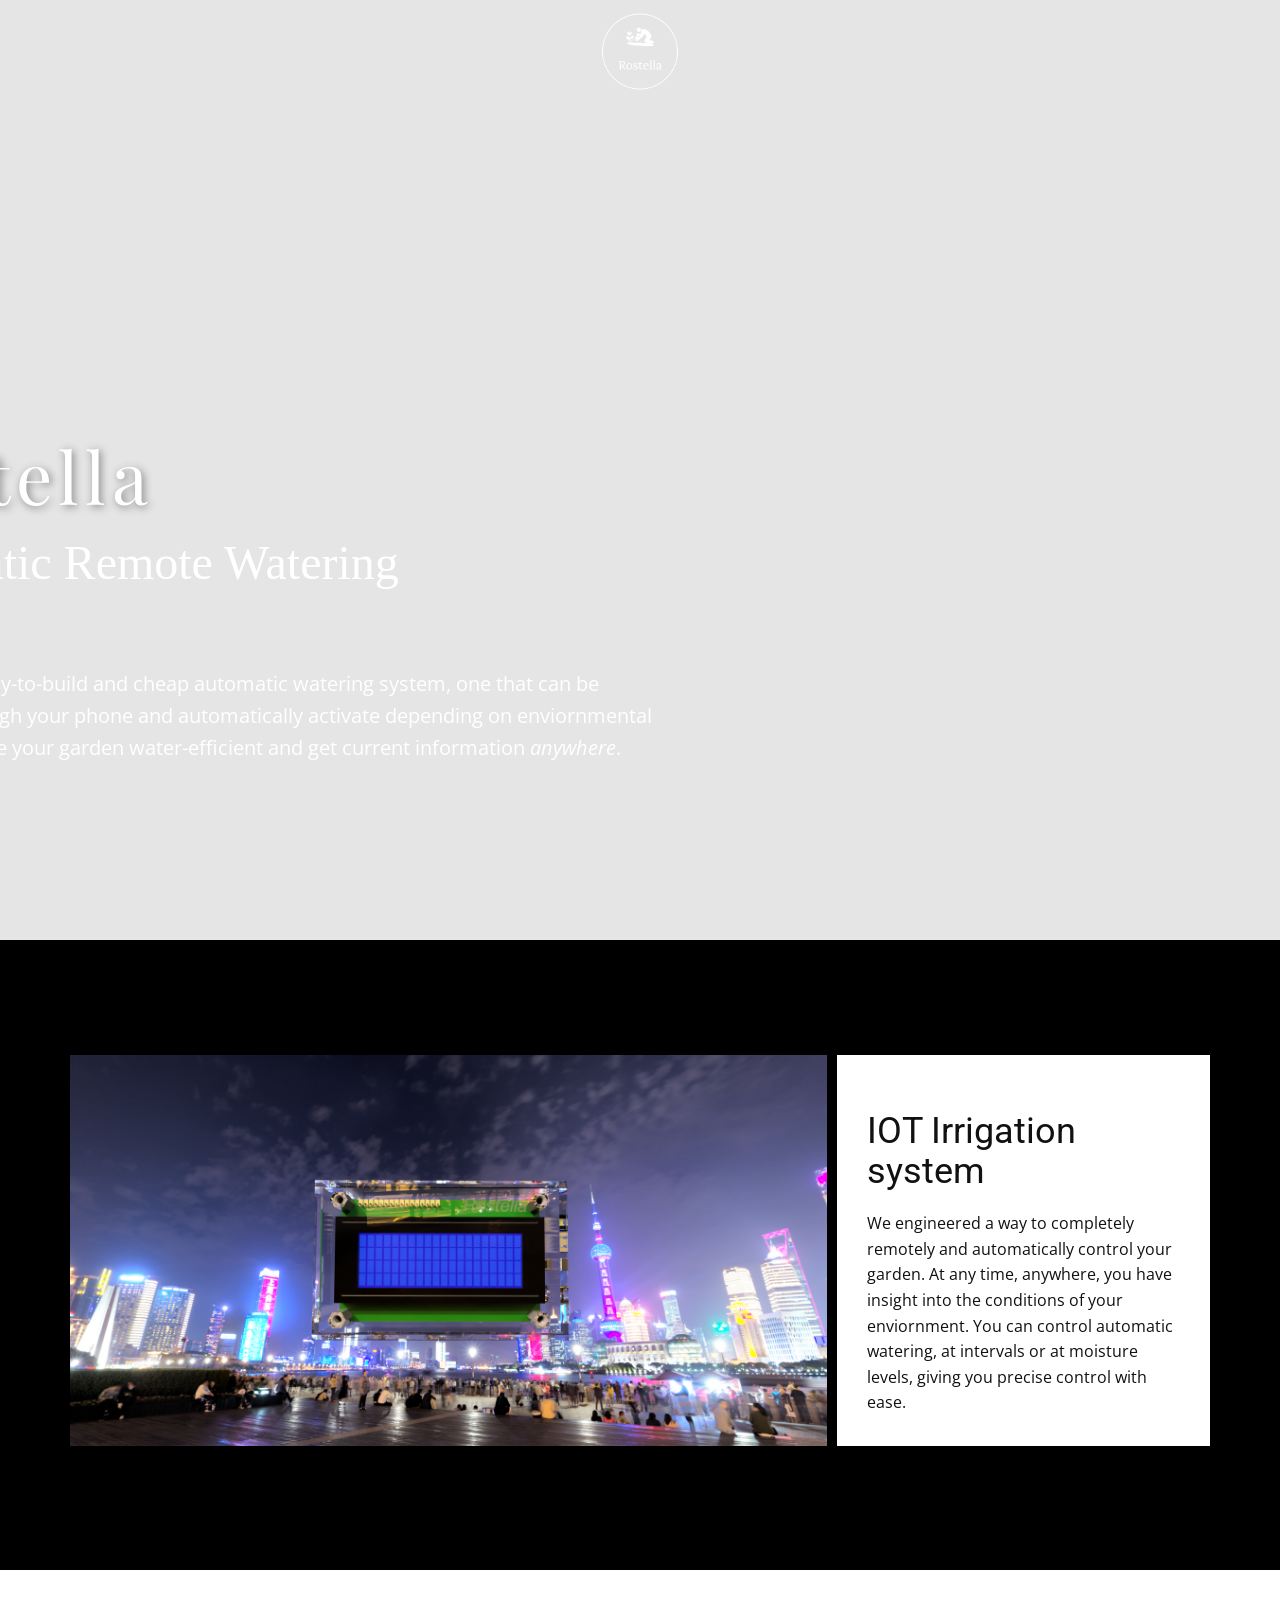
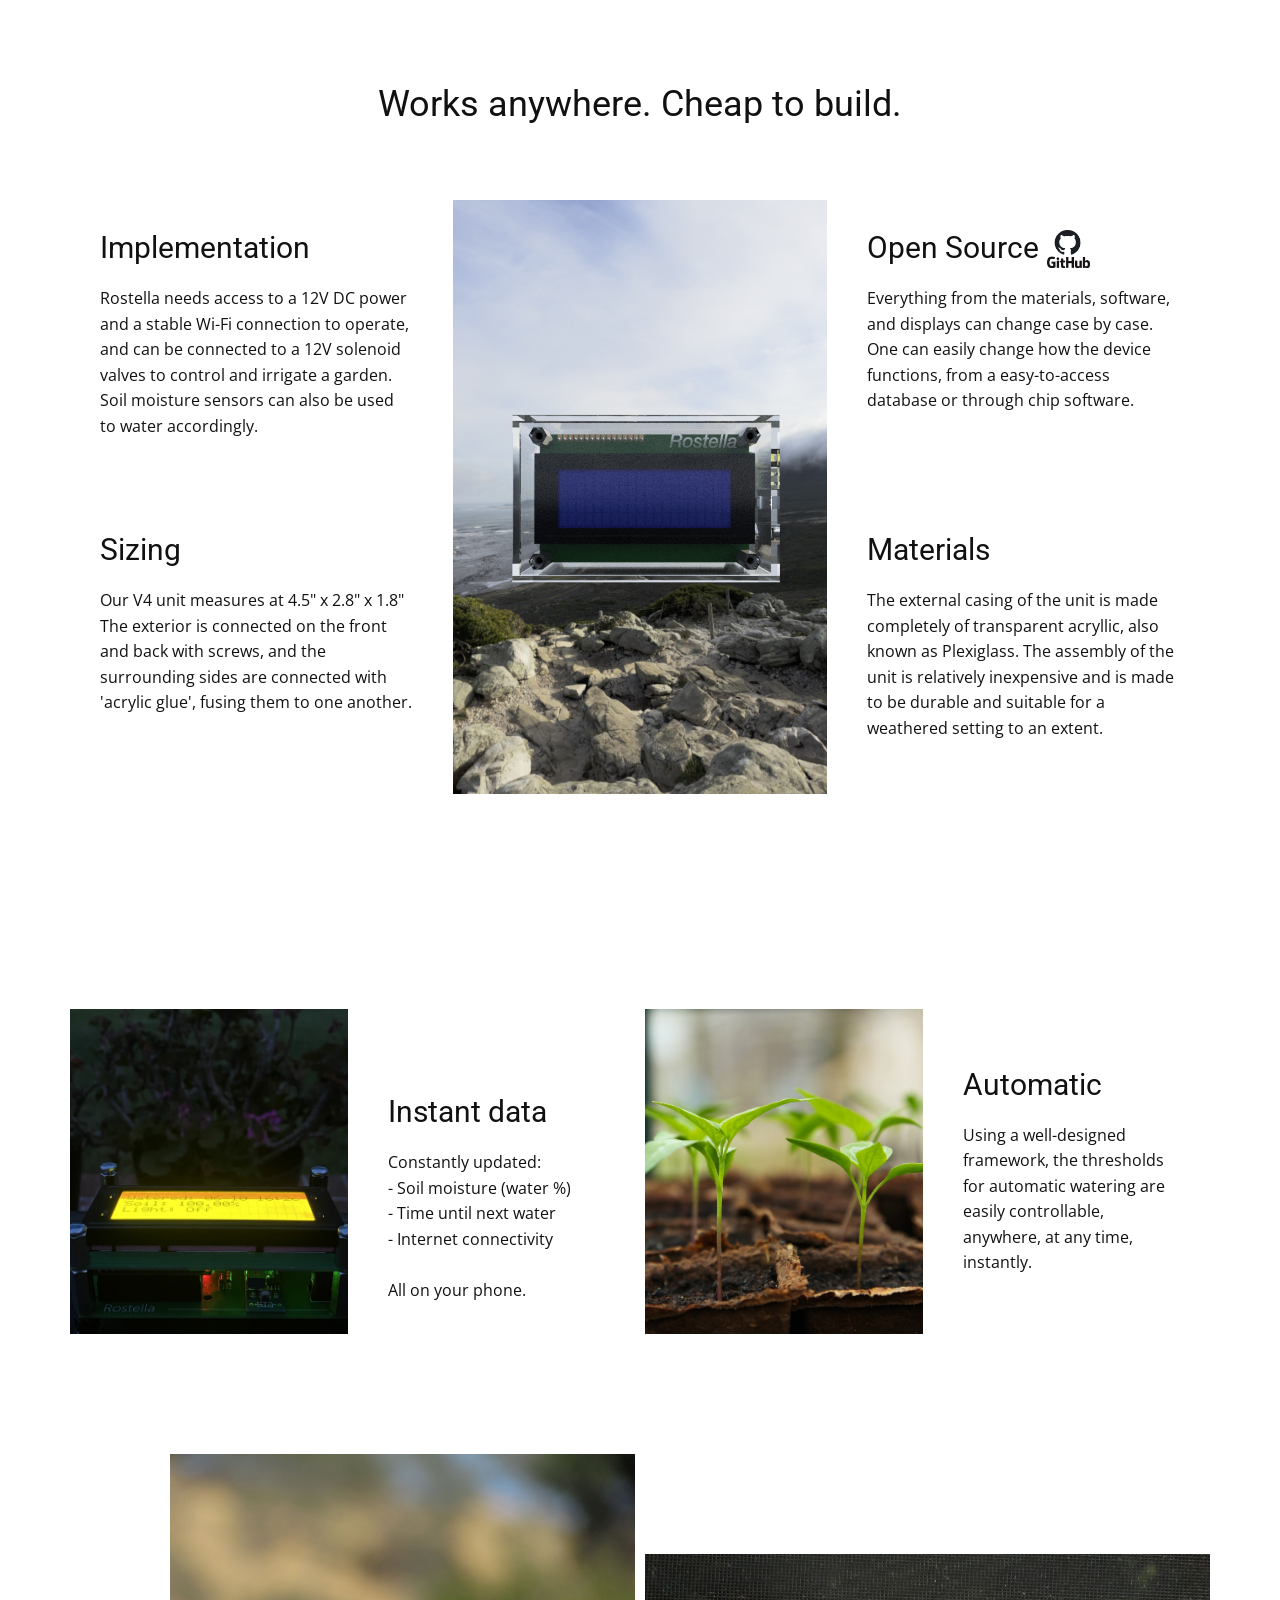
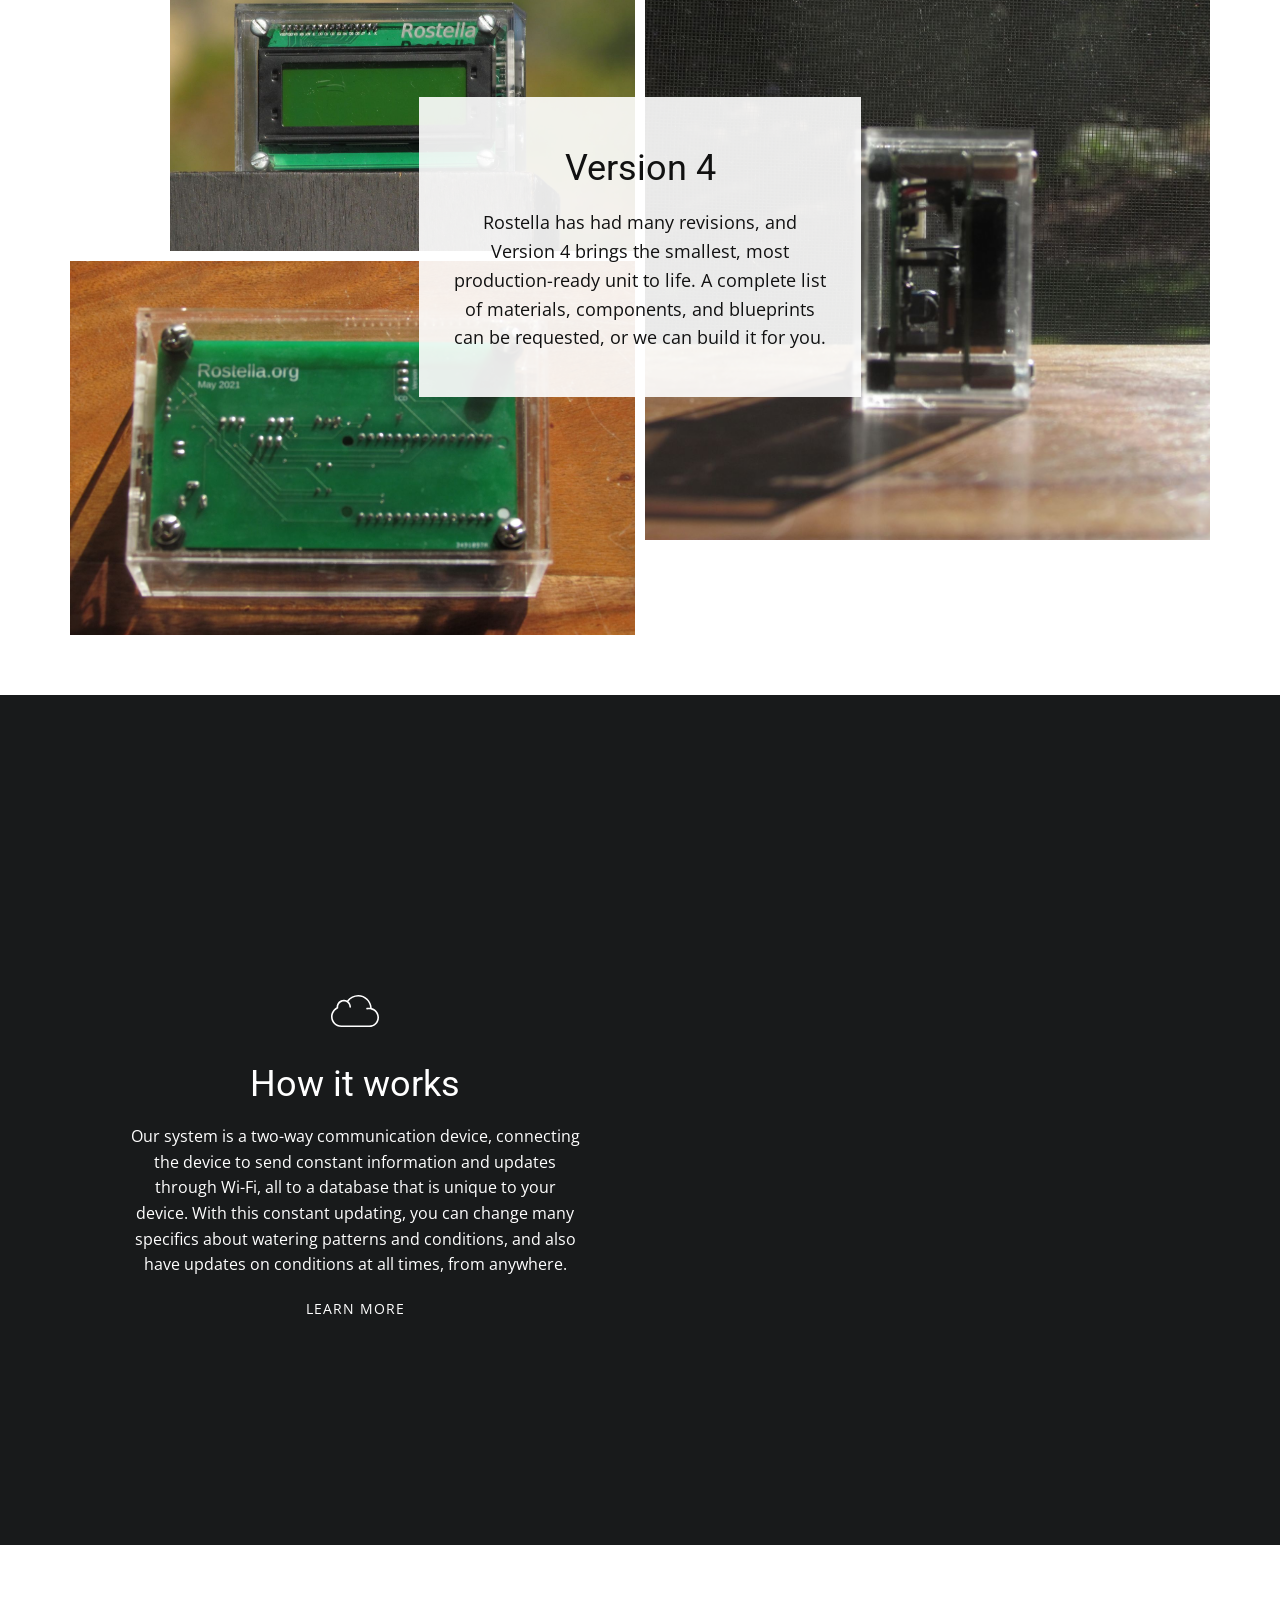
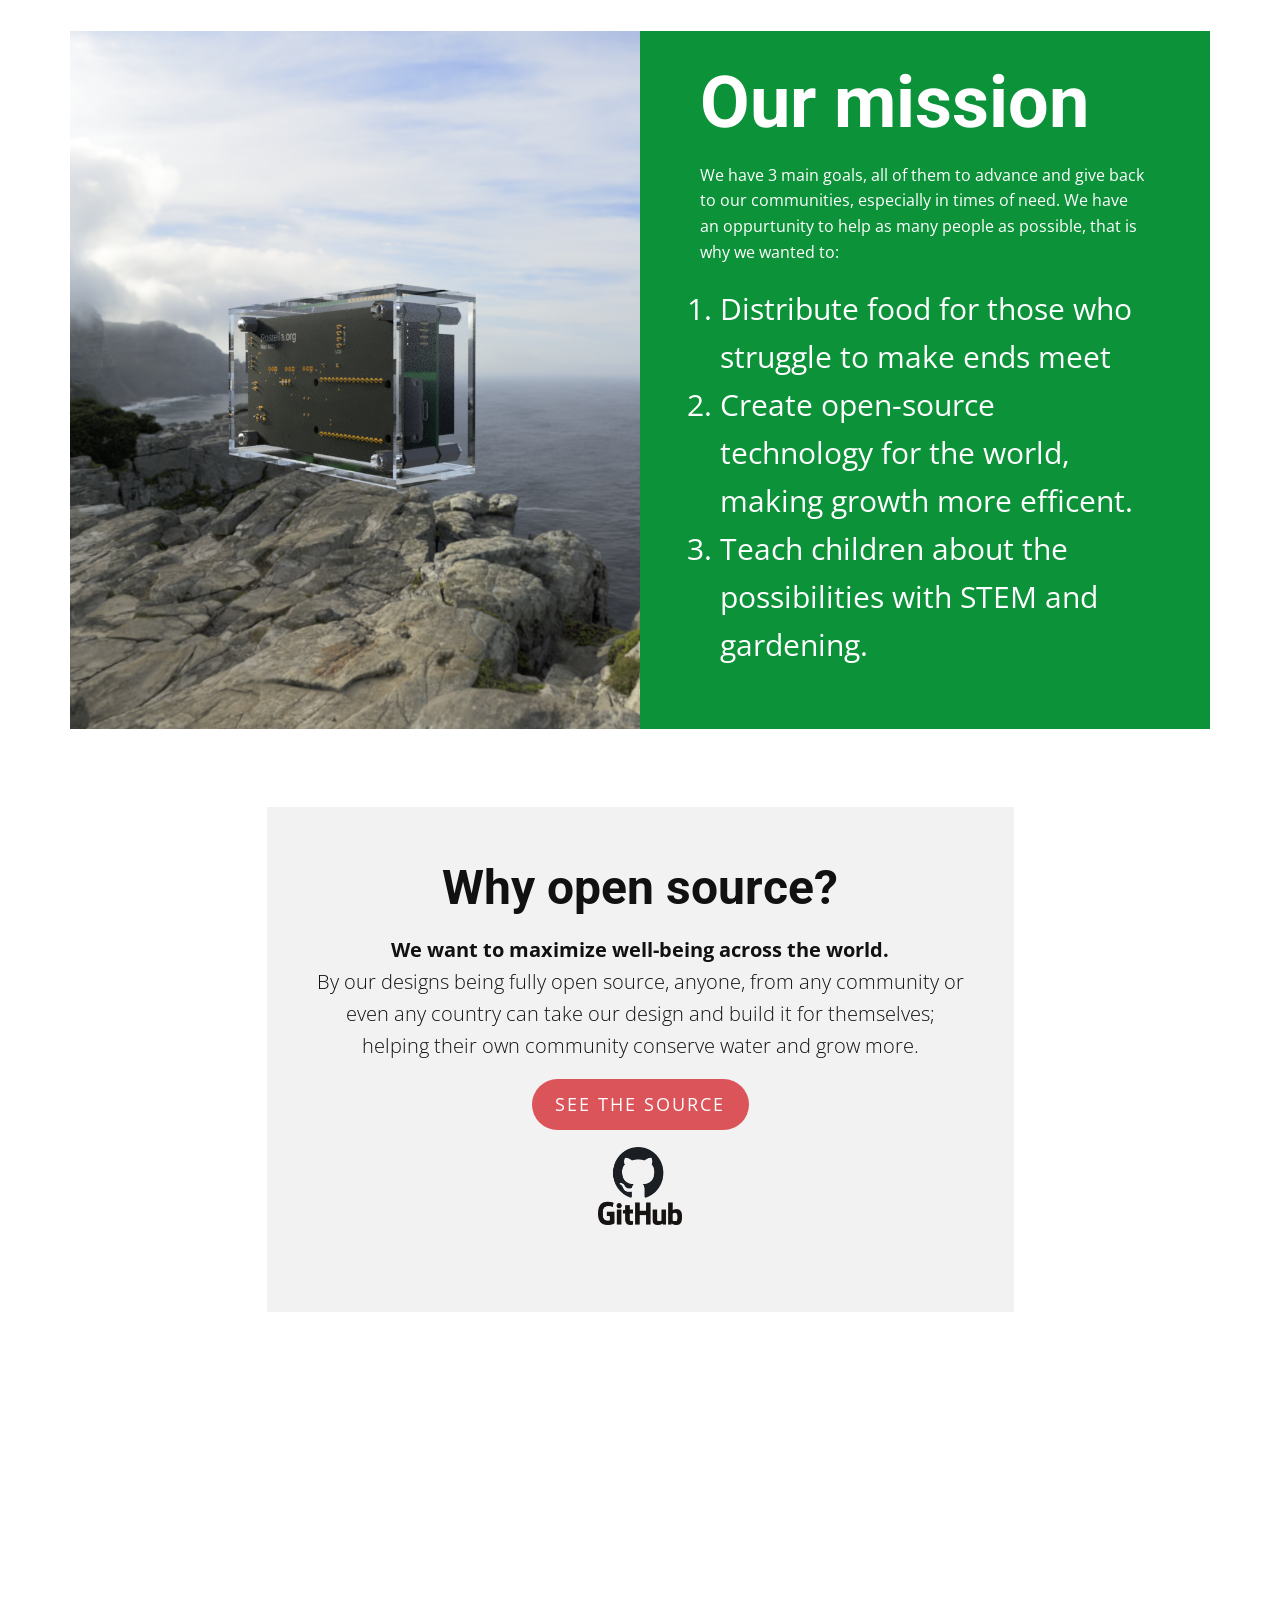
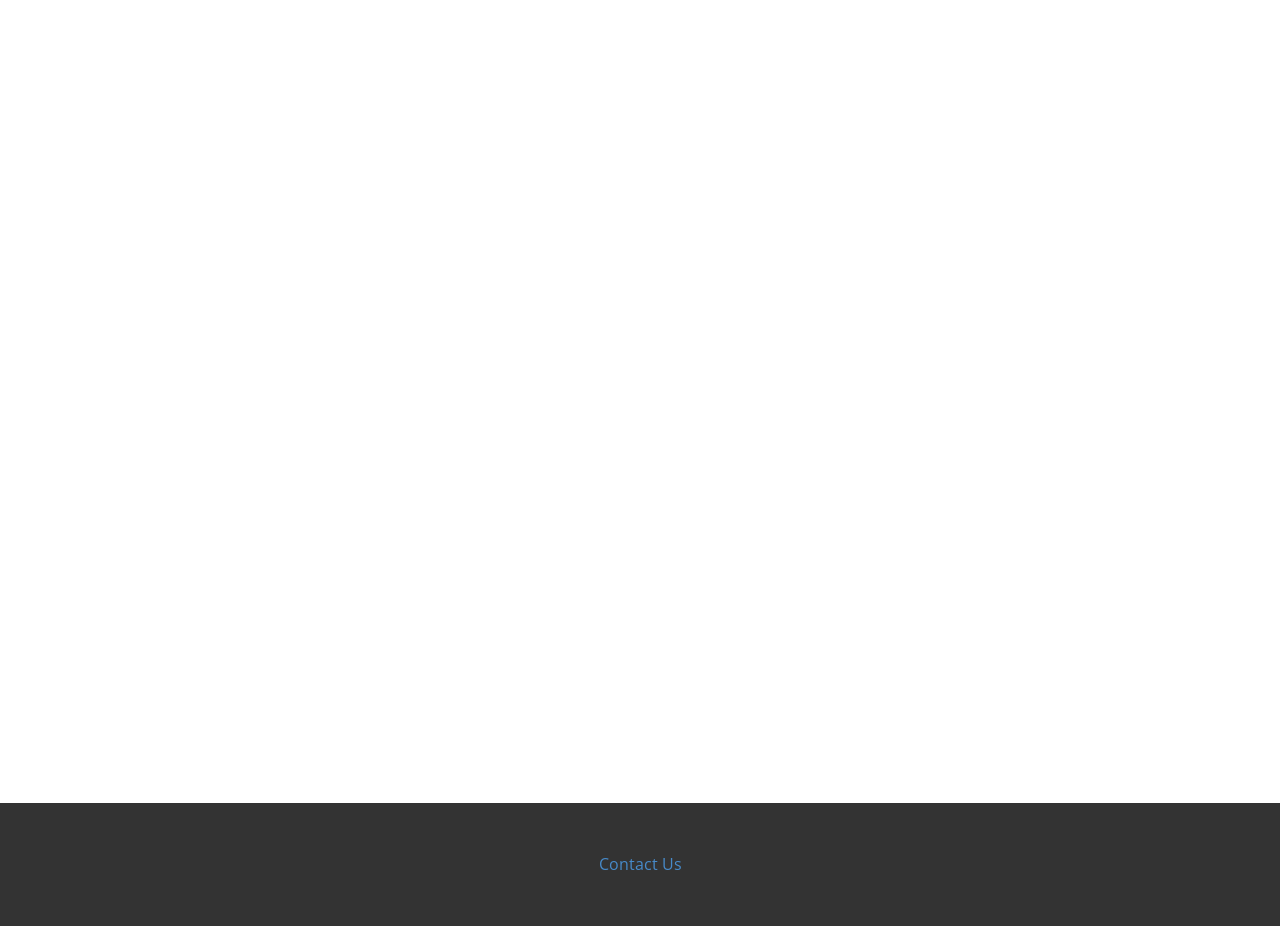
==== commit e3e23336: "Mobile view" ====
--- a/index.html
+++ b/index.html
@@ -11,9 +11,10 @@
 <link rel="stylesheet" href="Rostella-IOT-Garden.css" media="screen">
     <script class="u-script" type="text/javascript" src="jquery.js" defer=""></script>
     <script class="u-script" type="text/javascript" src="nicepage.js" defer=""></script>
-    <meta name="generator" content="Nicepage 3.19.4, nicepage.com">
+    <meta name="generator" content="Nicepage 3.4.2, nicepage.com">
+    
     <link id="u-theme-google-font" rel="stylesheet" href="https://fonts.googleapis.com/css?family=Roboto:100,100i,300,300i,400,400i,500,500i,700,700i,900,900i|Open+Sans:300,300i,400,400i,600,600i,700,700i,800,800i">
-    <link id="u-page-google-font" rel="stylesheet" href="https://fonts.googleapis.com/css?family=Playfair+Display:400,400i,500,500i,600,600i,700,700i,800,800i,900,900i">
+    <link id="u-page-google-font" rel="stylesheet" href="https://fonts.googleapis.com/css?family=Playfair+Display:400,400i,700,700i,900,900i">
     
     
     
@@ -28,23 +29,25 @@
     <script type="application/ld+json">{
 		"@context": "http://schema.org",
 		"@type": "Organization",
-		"name": "Rostella"
+		"name": "Rostella",
+		"url": "index.html"
 }</script>
+    <meta property="og:title" content="Rostella IOT Garden">
+    <meta property="og:type" content="website">
     <meta name="theme-color" content="#478ac9">
-    <meta property="og:title" content="Rostella IOT Garden">
-    <meta property="og:description" content="">
-    <meta property="og:type" content="website">
+    <link rel="canonical" href="index.html">
+    <meta property="og:url" content="index.html">
   </head>
   <body data-home-page="Rostella-IOT-Garden.html" data-home-page-title="Rostella IOT Garden" class="u-body u-overlap u-overlap-contrast"><header class="u-align-left u-clearfix u-header u-header" id="sec-79b9"><div class="u-clearfix u-sheet u-sheet-1">
         <img src="images/Rostella-logos_white.png" alt="" class="u-absolute-hcenter u-expanded-height u-image u-image-default u-preserve-proportions u-image-1" data-image-width="1200" data-image-height="1200">
       </div></header>
     <section class="skrollable u-align-left u-clearfix u-image u-shading u-section-1" src="" id="sec-0557" data-image-width="4244" data-image-height="3214">
       <div class="u-clearfix u-sheet u-sheet-1">
-        <h1 class="u-align-left u-custom-font u-font-playfair-display u-text u-title u-text-1">
-          <span style="font-size: 6rem; font-weight: 400;">Rostella</span>
+        <h1 class="u-align-center-md u-align-center-sm u-align-center-xs u-align-left-lg u-align-left-xl u-custom-font u-font-playfair-display u-text u-title u-text-1">
+          <span style="font-weight: 400;">Rostella</span>
         </h1>
-        <h2 class="u-custom-font u-font-georgia u-text u-text-2">Automatic Remote Watering System</h2>
-        <p class="u-large-text u-text u-text-variant u-text-3">We made an <span style="font-weight: 400;">easy-to-build and cheap</span>
+        <h2 class="u-align-center-md u-align-center-sm u-align-center-xs u-custom-font u-font-georgia u-text u-text-2">Automatic Remote Watering System</h2>
+        <p class="u-align-center-md u-align-center-sm u-align-center-xs u-large-text u-text u-text-variant u-text-3">We made an <span style="font-weight: 400;">easy-to-build and cheap</span>
           <span style="font-weight: 400;">automatic watering system</span>, one that can be controlled through your phone and automatically activate depending on enviornmental conditions. Make your garden water-efficient and get current information <span style="font-style: italic;">anywhere</span>.
         </p>
       </div>
@@ -59,7 +62,7 @@
               </div>
               <div class="u-align-left u-container-style u-layout-cell u-right-cell u-size-20 u-white u-layout-cell-2">
                 <div class="u-container-layout u-container-layout-2">
-                  <h2 class="u-text u-text-1">IOT Irrigation system</h2>
+                  <h2 class="u-align-center-sm u-align-center-xs u-text u-text-1">IOT Irrigation system</h2>
                   <p class="u-text u-text-2">We engineered a way to completely remotely and automatically control your garden. At any time, anywhere, you have insight into the conditions of your enviornment. You can control automatic watering, at intervals or at moisture levels, giving you precise control with ease.</p>
                 </div>
               </div>
@@ -191,13 +194,13 @@
         </div>
       </div>
     </section>
-    <section class="u-clearfix u-section-6" id="sec-fb02">
+    <section class="u-clearfix u-custom-color-2 u-section-6" id="sec-fb02">
       <div class="u-clearfix u-sheet u-sheet-1">
         <div class="u-clearfix u-expanded-width u-gutter-0 u-layout-wrap u-layout-wrap-1">
           <div class="u-layout" style="">
             <div class="u-layout-row" style="">
-              <div class="u-align-center u-container-style u-layout-cell u-left-cell u-size-30 u-size-xs-60 u-white u-layout-cell-1" src="">
-                <div class="u-container-layout u-container-layout-1"><span class="u-icon u-icon-circle u-text-black u-icon-1"><svg class="u-svg-link" preserveAspectRatio="xMidYMin slice" viewBox="0 0 60 60" style=""><use xmlns:xlink="http://www.w3.org/1999/xlink" xlink:href="#svg-3cba"></use></svg><svg xmlns="http://www.w3.org/2000/svg" xmlns:xlink="http://www.w3.org/1999/xlink" version="1.1" xml:space="preserve" class="u-svg-content" viewBox="0 0 60 60" x="0px" y="0px" id="svg-3cba" style="enable-background:new 0 0 60 60;"><path d="M50.976,26.194C50.447,17.194,43.028,10,34.085,10c-5.43,0-10.688,2.663-13.946,7.008c-0.075-0.039-0.154-0.066-0.23-0.102
+              <div class="u-align-center u-container-style u-custom-color-2 u-layout-cell u-left-cell u-size-30 u-size-xs-60 u-layout-cell-1" src="">
+                <div class="u-container-layout u-container-layout-1"><span class="u-icon u-icon-circle u-icon-1"><svg class="u-svg-link" preserveAspectRatio="xMidYMin slice" viewBox="0 0 60 60" style=""><use xmlns:xlink="http://www.w3.org/1999/xlink" xlink:href="#svg-3cba"></use></svg><svg xmlns="http://www.w3.org/2000/svg" xmlns:xlink="http://www.w3.org/1999/xlink" version="1.1" xml:space="preserve" class="u-svg-content" viewBox="0 0 60 60" x="0px" y="0px" id="svg-3cba" style="enable-background:new 0 0 60 60;"><path d="M50.976,26.194C50.447,17.194,43.028,10,34.085,10c-5.43,0-10.688,2.663-13.946,7.008c-0.075-0.039-0.154-0.066-0.23-0.102
 	c-0.198-0.096-0.399-0.187-0.604-0.269c-0.114-0.045-0.228-0.086-0.343-0.126c-0.203-0.071-0.409-0.134-0.619-0.191
 	c-0.115-0.031-0.229-0.063-0.345-0.089c-0.225-0.051-0.455-0.09-0.687-0.125c-0.101-0.015-0.2-0.035-0.302-0.046
 	C16.677,16.023,16.341,16,16,16c-4.963,0-9,4.037-9,9c0,0.127,0.008,0.252,0.016,0.377v0.004C2.857,27.649,0,32.399,0,37.154
@@ -255,10 +258,10 @@
     </section>
     <section class="u-align-left u-clearfix u-section-8" id="sec-8e99">
       <div class="u-clearfix u-sheet u-sheet-1">
-        <div class="u-align-center u-container-style u-grey-5 u-group u-group-1">
+        <div class="u-container-style u-grey-5 u-group u-group-1">
           <div class="u-container-layout u-container-layout-1">
-            <h1 class="u-text u-text-1">Why open source?</h1>
-            <p class="u-text u-text-2">
+            <h1 class="u-align-center u-text u-text-1">Why open source?</h1>
+            <p class="u-align-center u-text u-text-2">
               <span style="font-weight: 700;">We want to maximize well-being across the world.</span>
               <br>By our designs being fully open source, anyone, from any community or even any country can take our design and build it for themselves; helping their own community conserve water and grow more.<br>
             </p>
@@ -268,24 +271,15 @@
       </div>
     </section>
     <section class="u-clearfix u-image u-section-9" id="carousel_4112" data-image-width="3300" data-image-height="1860">
-      <div class="u-clearfix u-expanded-width u-layout-wrap u-layout-wrap-1">
-        <div class="u-layout">
-          <div class="u-layout-row">
-            <div class="u-container-style u-layout-cell u-shape-rectangle u-size-30 u-layout-cell-1">
-              <div class="u-container-layout u-container-layout-1"></div>
-            </div>
-            <div class="u-container-style u-layout-cell u-shape-rectangle u-size-30 u-layout-cell-2">
-              <div class="u-container-layout u-container-layout-2">
-                <h1 class="u-align-center-xs u-align-right-lg u-align-right-md u-align-right-sm u-align-right-xl u-custom-font u-font-playfair-display u-hidden-lg u-hidden-xl u-text u-text-body-alt-color u-text-1">Rostella </h1>
-                <h1 class="u-align-right u-custom-font u-font-playfair-display u-hidden-md u-hidden-sm u-hidden-xs u-text u-text-body-alt-color u-text-2">Rostella </h1>
-              </div>
-            </div>
-          </div>
-        </div>
-      </div>
-      <p class="u-align-center u-custom-font u-heading-font u-text u-text-body-alt-color u-text-3">We hope that you will consider our system and we would love to help you make the world a better place. Contact us below, and we can personally help you find a solution, changing the dynamics of your garden for the better.<br>
-      </p>
-    </section>
+      <div class="u-clearfix u-sheet u-sheet-1">
+        <h1 class="modern u-align-center-xs u-custom-font u-font-playfair-display u-text u-text-body-alt-color u-title u-text-1">Rostella<br>
+        </h1>
+        <p class="u-align-center u-custom-font u-heading-font u-text u-text-body-alt-color u-text-2">We hope that you will consider our system and we would love to help you make the world a better place. Contact us below, and we can personally help you find a solution, changing the dynamics of your garden for the better.<br>
+        </p>
+      </div>
+    </section>
+    <style class="u-overlap-style">.u-overlap:not(.u-sticky-scroll) .u-header {
+}</style>
     
     
     
@@ -316,7 +310,7 @@
 
 .u-section-12 .u-dialog-1 {
   width: 566px;
-  min-height: 370px;
+  min-height: 367px;
   box-shadow: 0 -2px 8px 0 rgba(128,128,128,1);
   background-image: linear-gradient(#d9d9d9, #999999);
   margin: 60px auto;
@@ -327,7 +321,7 @@
 }
 
 .u-section-12 .u-text-1 {
-  margin: 0;
+  margin: 87px 0 0;
 }
 
 .u-section-12 .u-icon-1 {
@@ -360,12 +354,17 @@
 
 @media (max-width: 575px) {
   .u-section-12 .u-dialog-1 {
-    width: 340px;
+    width: 566px;
+    min-height: 370px;
   }
 
   .u-section-12 .u-container-layout-1 {
-    padding-left: 20px;
-    padding-right: 20px;
+    padding-top: 40px;
+    padding-bottom: 40px;
+  }
+
+  .u-section-12 .u-text-1 {
+    margin-top: 0;
   }
 }</style></body>
 </html>
--- a/Rostella-IOT-Garden.css
+++ b/Rostella-IOT-Garden.css
@@ -1,106 +1,140 @@
 .u-section-1 {
-  background-image: linear-gradient(0deg, rgba(0,0,0,0.1), rgba(0,0,0,0.1)), url("images/Edited_rostella.jpg"), url("images/Fast_rostella.jpg");
-  background-position: 30.77% 50%;
+  background-image: linear-gradient(0deg, rgba(0,0,0,0.1), rgba(0,0,0,0.1)), url("images/Edited_rostella.jpg");
+  background-position: 50% 50%;
   background-size: 105%;
 }
 
 .u-section-1 .u-sheet-1 {
-  min-height: 746px;
+  min-height: 940px;
 }
 
 .u-section-1 .u-text-1 {
   animation-duration: 1000ms;
   line-height: 1;
-  letter-spacing: 4px;
+  letter-spacing: 6px;
   background-image: none;
+  font-weight: 700;
   text-shadow: 2px 2px 8px rgba(128,128,128,1);
-  margin: 357px 449px 0 -52px;
+  font-size: 4.5rem;
+  margin: 439px 618px 0 -221px;
 }
 
 .u-section-1 .u-text-2 {
   font-size: 3rem;
   background-image: none;
-  margin: 15px 593px 0 -52px;
+  margin: 26px 762px 0 -221px;
 }
 
 .u-section-1 .u-text-3 {
-  margin: 16px 355px 60px -52px;
+  font-size: 1.25rem;
+  margin: 25px 524px 60px -221px;
 }
 
 @media (max-width: 1199px) {
   .u-section-1 .u-sheet-1 {
-    min-height: 615px;
+    min-height: 846px;
   }
 
   .u-section-1 .u-text-1 {
-    margin-right: 349px;
+    width: auto;
+    margin-top: 440px;
+    margin-right: 312px;
+    margin-left: -15px;
   }
 
   .u-section-1 .u-text-2 {
-    margin-right: 393px;
+    width: auto;
+    margin-top: 7px;
+    margin-right: 287px;
+    margin-left: -15px;
   }
 
   .u-section-1 .u-text-3 {
-    margin-right: 155px;
+    width: auto;
+    margin-top: 7px;
+    margin-right: 118px;
+    margin-left: -15px;
   }
 }
 
 @media (max-width: 991px) {
   .u-section-1 .u-sheet-1 {
-    min-height: 471px;
+    min-height: 842px;
   }
 
   .u-section-1 .u-text-1 {
-    margin-right: 239px;
+    width: 533px;
+    margin-top: 144px;
+    margin-left: auto;
+    margin-right: auto;
   }
 
   .u-section-1 .u-text-2 {
-    margin-right: 173px;
+    margin-top: 10px;
+    margin-left: 26px;
+    margin-right: 26px;
   }
 
   .u-section-1 .u-text-3 {
+    margin-top: 187px;
     margin-right: 0;
   }
 }
 
 @media (max-width: 767px) {
   .u-section-1 .u-sheet-1 {
-    min-height: 353px;
+    min-height: 761px;
   }
 
   .u-section-1 .u-text-1 {
-    margin-right: 149px;
+    font-size: 3.75rem;
   }
 
   .u-section-1 .u-text-2 {
-    margin-right: 0;
+    font-size: 1.875rem;
+    margin-top: 19px;
+    margin-left: 47px;
+    margin-right: 47px;
+  }
+
+  .u-section-1 .u-text-3 {
+    font-size: 1rem;
+    margin-top: 151px;
+    margin-left: 0;
   }
 }
 
 @media (max-width: 575px) {
   .u-section-1 .u-sheet-1 {
-    min-height: 222px;
+    min-height: 624px;
   }
 
   .u-section-1 .u-text-1 {
+    font-size: 4.5rem;
+    margin-top: 154px;
+    margin-left: 0;
     margin-right: 0;
+    width: auto;
+  }
+
+  .u-section-1 .u-text-2 {
+    font-size: 1.5rem;
+    margin-top: 169px;
     margin-left: 0;
-  }
-
-  .u-section-1 .u-text-2 {
-    margin-left: 0;
-    font-size: 1.5rem;
+    margin-right: 0;
   }
 
   .u-section-1 .u-text-3 {
-    margin-left: 0;
+    font-size: 0.875rem;
+    margin-top: 7px;
+    margin-bottom: 38px;
   }
 }.u-section-2 .u-sheet-1 {
   min-height: 630px;
 }
 
 .u-section-2 .u-layout-wrap-1 {
-  margin: 170px 0 70px;
+  margin: 115px 0 60px;
 }
 
 .u-section-2 .u-image-1 {
@@ -178,6 +212,10 @@
     padding-right: 10px;
   }
 
+  .u-section-2 .u-layout-cell-2 {
+    min-height: 256px;
+  }
+
   .u-section-2 .u-container-layout-2 {
     padding-left: 10px;
     padding-right: 10px;
@@ -191,6 +229,10 @@
 
   .u-section-2 .u-image-1 {
     min-height: 179px;
+  }
+
+  .u-section-2 .u-layout-cell-2 {
+    min-height: 100px;
   }
 }.u-section-3 .u-sheet-1 {
   min-height: 972px;
@@ -844,12 +886,12 @@
 }
 
 .u-section-6 .u-sheet-1 {
-  min-height: 655px;
+  min-height: 850px;
 }
 
 .u-section-6 .u-layout-wrap-1 {
   pointer-events: auto;
-  margin: 0 auto 0 0;
+  margin: 90px auto 60px 0;
 }
 
 .u-section-6 .u-layout-cell-1 {
@@ -965,13 +1007,12 @@
     min-height: 391px;
   }
 }.u-section-7 .u-sheet-1 {
-  min-height: 826px;
+  min-height: 844px;
 }
 
 .u-section-7 .u-layout-wrap-1 {
   pointer-events: auto;
-  margin-top: 60px;
-  margin-bottom: 60px;
+  margin: 86px 0 60px;
 }
 
 .u-section-7 .u-image-1 {
@@ -1015,6 +1056,11 @@
     min-height: 481px;
   }
 
+  .u-section-7 .u-layout-wrap-1 {
+    margin-right: initial;
+    margin-left: initial;
+  }
+
   .u-section-7 .u-image-1 {
     min-height: 576px;
   }
@@ -1077,14 +1123,18 @@
   .u-section-7 .u-image-1 {
     min-height: 417px;
   }
+
+  .u-section-7 .u-text-3 {
+    font-size: 1.5rem;
+  }
 }.u-section-8 .u-sheet-1 {
-  min-height: 562px;
+  min-height: 664px;
 }
 
 .u-section-8 .u-group-1 {
   width: 747px;
-  min-height: 427px;
-  margin: 60px auto;
+  min-height: 505px;
+  margin: 18px auto 60px;
 }
 
 .u-section-8 .u-container-layout-1 {
@@ -1120,8 +1170,14 @@
 }
 
 @media (max-width: 1199px) {
+  .u-section-8 .u-group-1 {
+    margin-bottom: 0;
+    min-height: 427px;
+  }
+
   .u-section-8 .u-btn-1 {
     height: 50px;
+    margin-top: 112px;
   }
 }
 
@@ -1153,134 +1209,72 @@
   }
 }.u-section-9 {
   background-image: url("images/4k.png");
-  background-position: 50% 50%;
-  background-size: auto 125%;
-  min-height: 770px;
-}
-
-.u-section-9 .u-layout-wrap-1 {
-  margin-top: 0;
-  margin-bottom: 0;
-}
-
-.u-section-9 .u-layout-cell-1 {
-  min-height: 669px;
-}
-
-.u-section-9 .u-container-layout-1 {
-  padding: 0;
-}
-
-.u-section-9 .u-layout-cell-2 {
-  background-position: 50% 50%;
-  min-height: 669px;
-}
-
-.u-section-9 .u-container-layout-2 {
-  padding: 0;
+}
+
+.u-section-9 .u-sheet-1 {
+  min-height: 950px;
 }
 
 .u-section-9 .u-text-1 {
-  font-size: 12.5rem;
-  margin: -6159px 1484px 0 -894px;
+  font-size: 11rem;
+  margin: 38px -315px 0 825px;
 }
 
 .u-section-9 .u-text-2 {
-  font-size: 12.5rem;
-  background-image: none;
-  margin: 9px 8px 0 -139px;
-}
-
-.u-section-9 .u-text-3 {
   font-size: 0.875rem;
   line-height: 2;
-  width: 415px;
-  margin: -72px auto 60px;
+  width: 360px;
+  margin: 485px auto 60px;
 }
 
 @media (max-width: 1199px) {
-  .u-section-9 {
-    min-height: 518px;
-  }
-
-  .u-section-9 .u-layout-wrap-1 {
-    position: relative;
-  }
-
-  .u-section-9 .u-layout-cell-1 {
-    min-height: 633px;
-  }
-
-  .u-section-9 .u-layout-cell-2 {
-    min-height: 633px;
+  .u-section-9 .u-sheet-1 {
+    min-height: 783px;
   }
 
   .u-section-9 .u-text-1 {
-    margin-right: 1434px;
+    margin-left: 725px;
+  }
+}
+
+@media (max-width: 991px) {
+  .u-section-9 .u-sheet-1 {
+    min-height: 600px;
+  }
+
+  .u-section-9 .u-text-1 {
+    margin-left: 615px;
+  }
+}
+
+@media (max-width: 767px) {
+  .u-section-9 .u-sheet-1 {
+    min-height: 450px;
+  }
+
+  .u-section-9 .u-text-1 {
+    font-size: 3.75rem;
+    margin-left: 525px;
+  }
+}
+
+@media (max-width: 575px) {
+  .u-section-9 .u-sheet-1 {
+    min-height: 775px;
+  }
+
+  .u-section-9 .u-text-1 {
+    font-size: 3rem;
+    width: 230px;
+    margin-top: 51px;
+    margin-left: auto;
+    margin-right: auto;
   }
 
   .u-section-9 .u-text-2 {
-    margin-right: 0;
-    margin-left: 0;
-  }
-}
-
-@media (max-width: 991px) {
-  .u-section-9 {
-    min-height: 389px;
-  }
-
-  .u-section-9 .u-layout-cell-1 {
-    min-height: 423px;
-  }
-
-  .u-section-9 .u-layout-cell-2 {
-    min-height: 423px;
-  }
-
-  .u-section-9 .u-text-1 {
-    font-size: 4.5rem;
-    margin-right: 1379px;
-  }
-}
-
-@media (max-width: 767px) {
-  .u-section-9 {
-    min-height: 701px;
-  }
-
-  .u-section-9 .u-layout-cell-1 {
-    min-height: 635px;
-  }
-
-  .u-section-9 .u-layout-cell-2 {
-    min-height: 635px;
-  }
-}
-
-@media (max-width: 575px) {
-  .u-section-9 {
-    min-height: 466px;
-  }
-
-  .u-section-9 .u-layout-cell-1 {
-    min-height: 400px;
-  }
-
-  .u-section-9 .u-layout-cell-2 {
-    min-height: 400px;
-  }
-
-  .u-section-9 .u-text-1 {
-    font-size: 2.25rem;
-    margin-right: 1279px;
-  }
-
-  .u-section-9 .u-text-2 {
-    font-size: 2.25rem;
-  }
-
-  .u-section-9 .u-text-3 {
     width: 340px;
-  }
+    margin-top: 472px;
+  }
+}.modern {
+	font-size: 200px;
 }
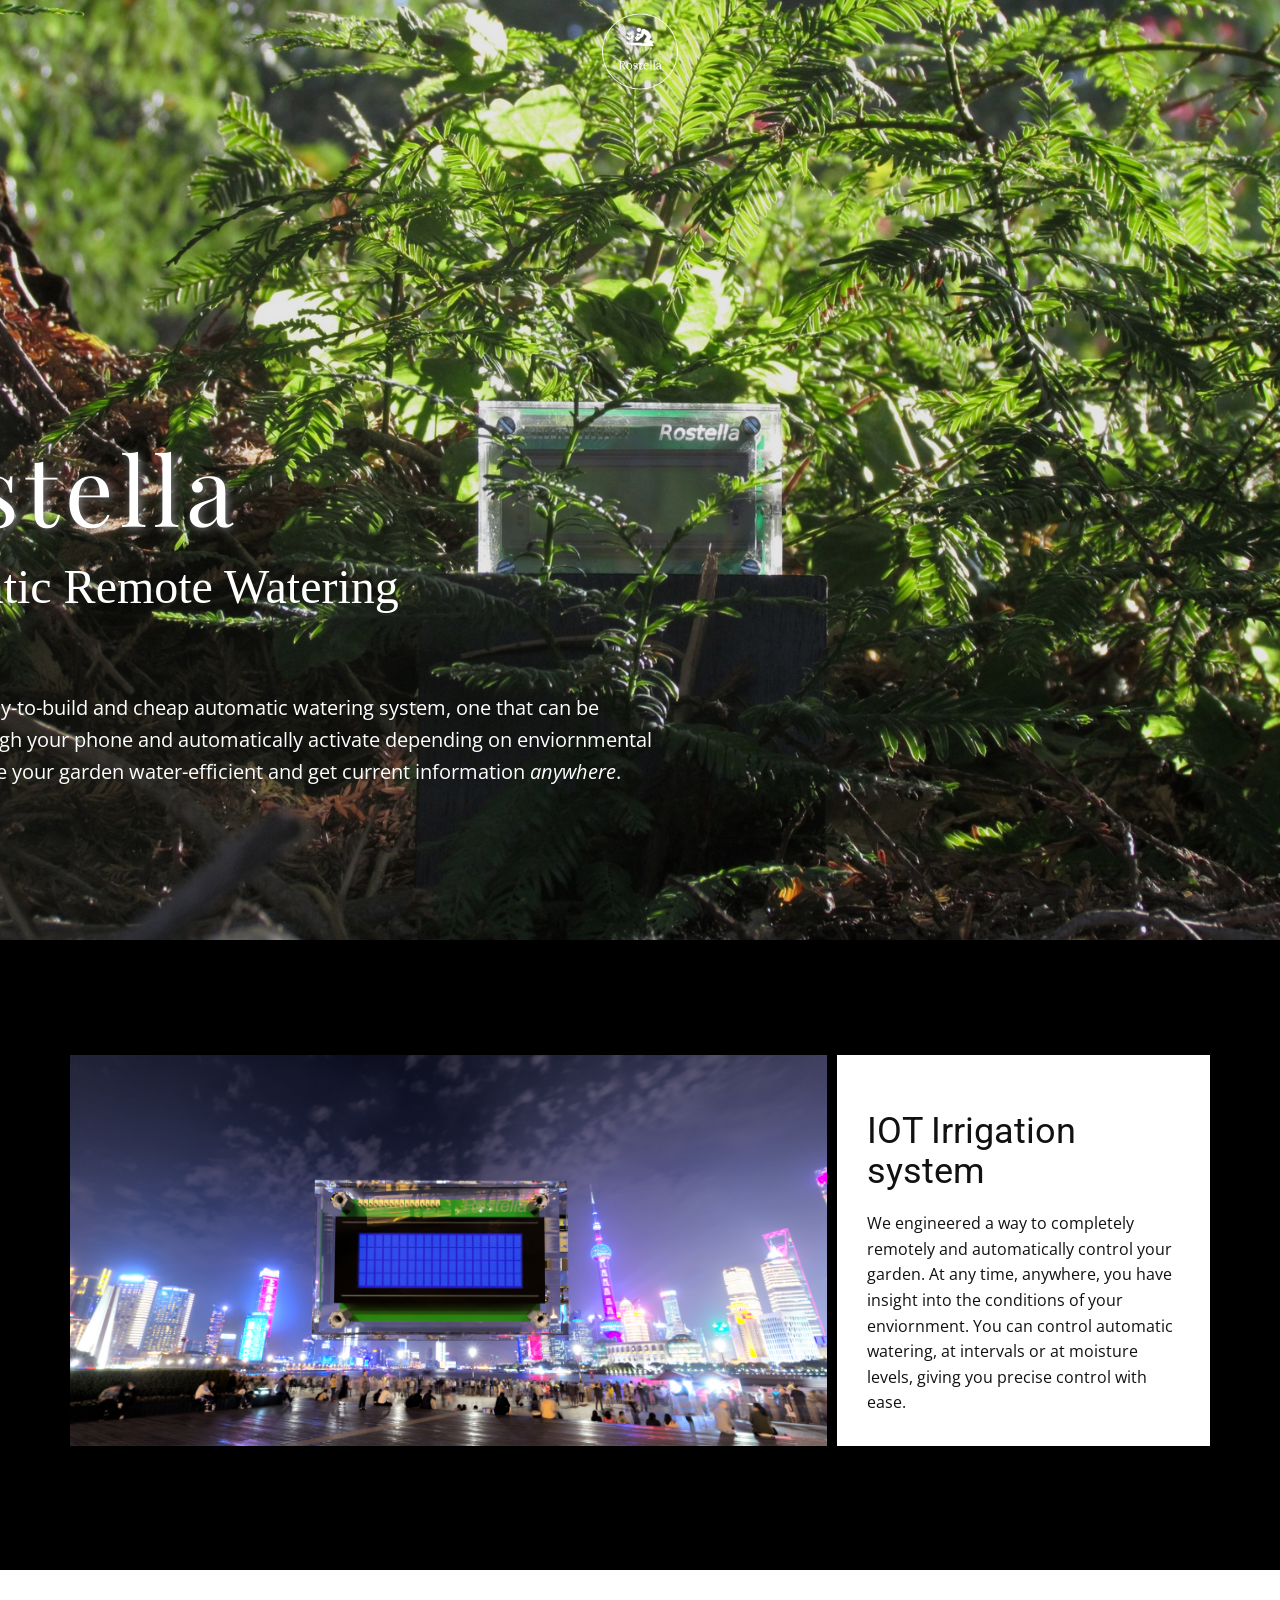
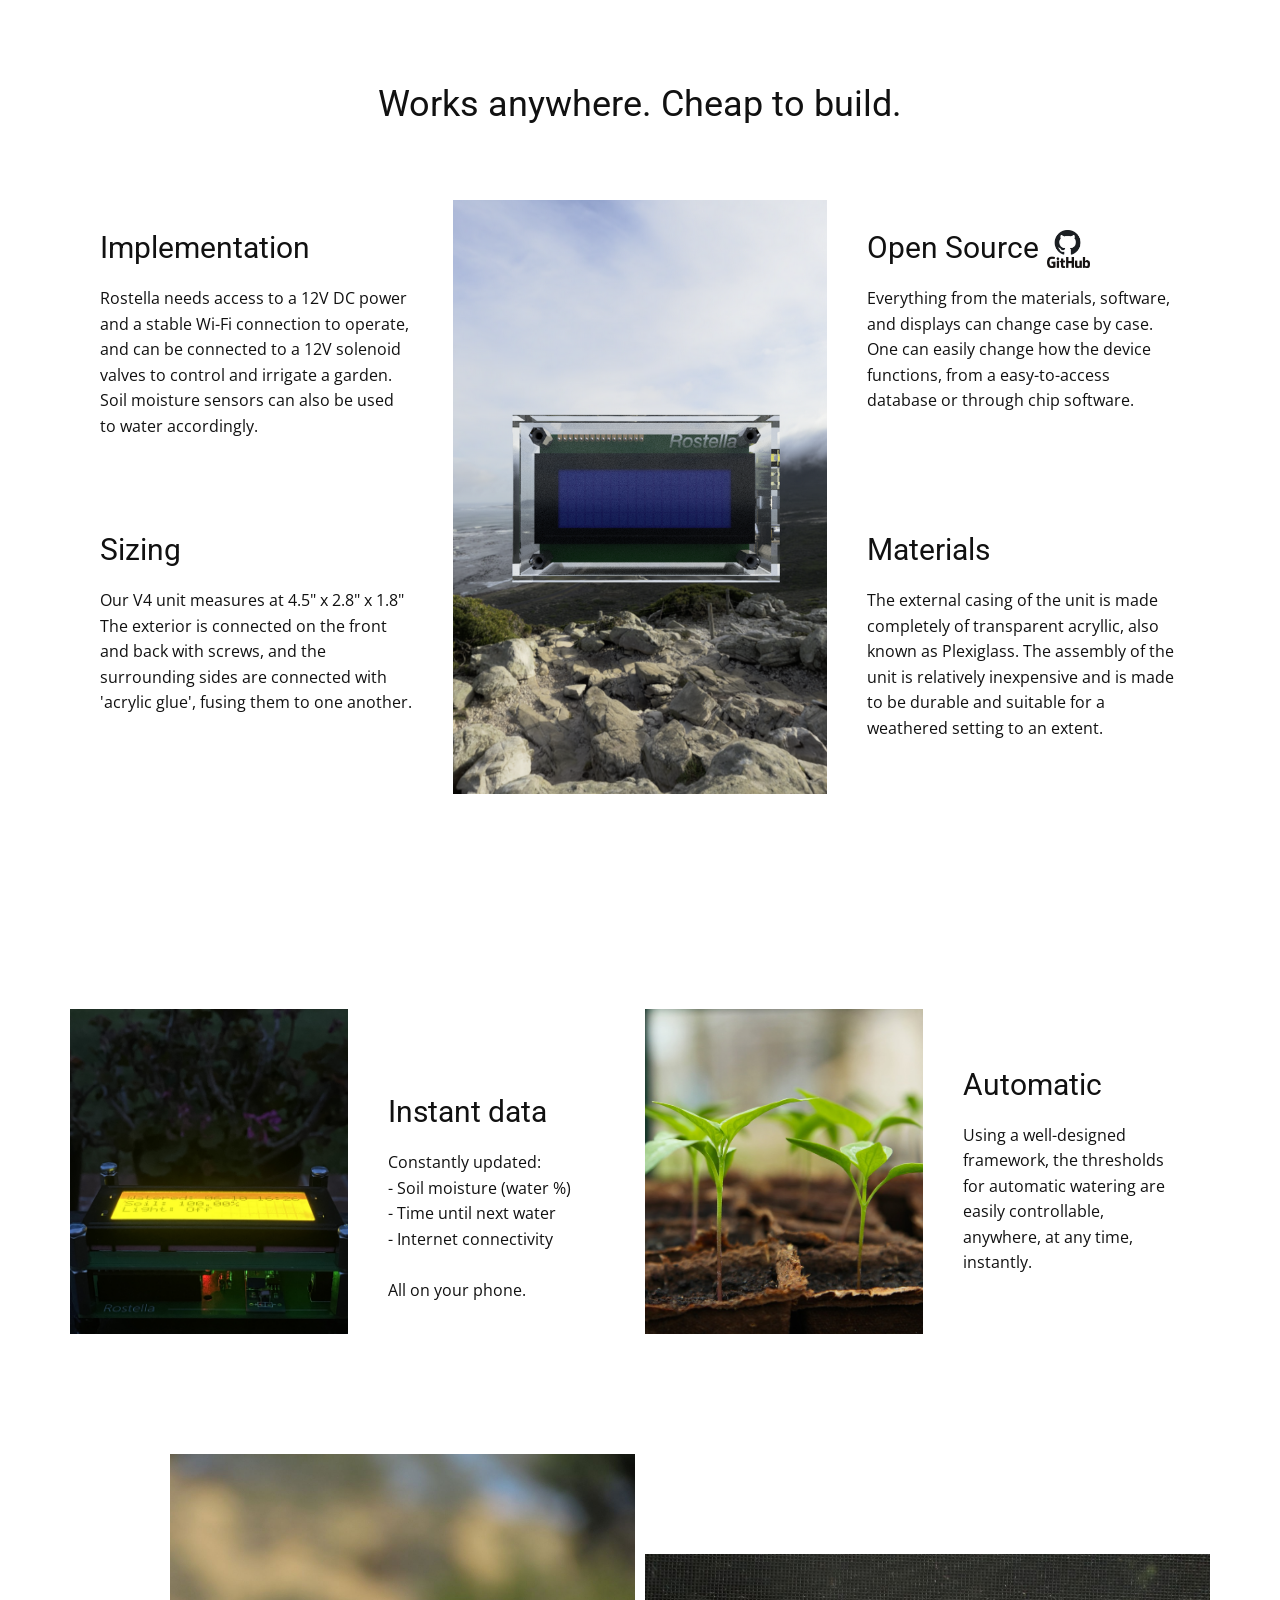
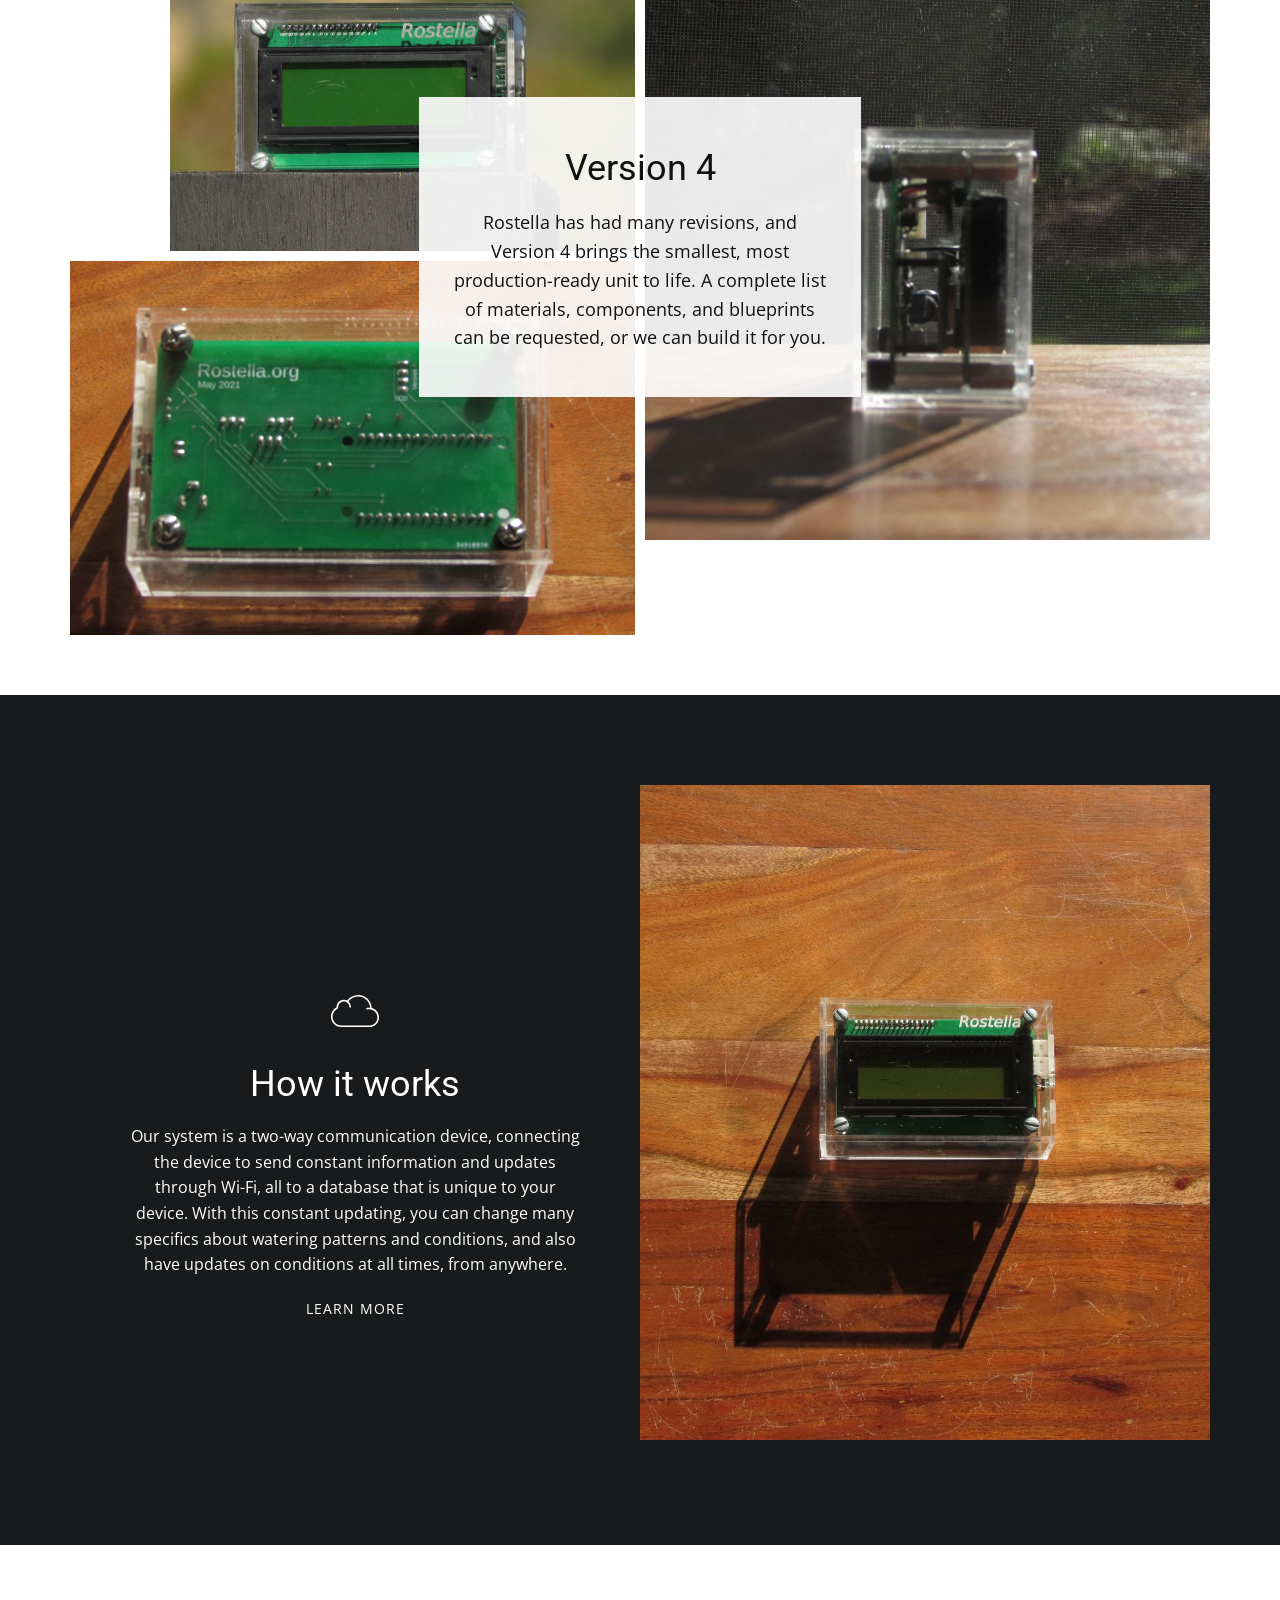
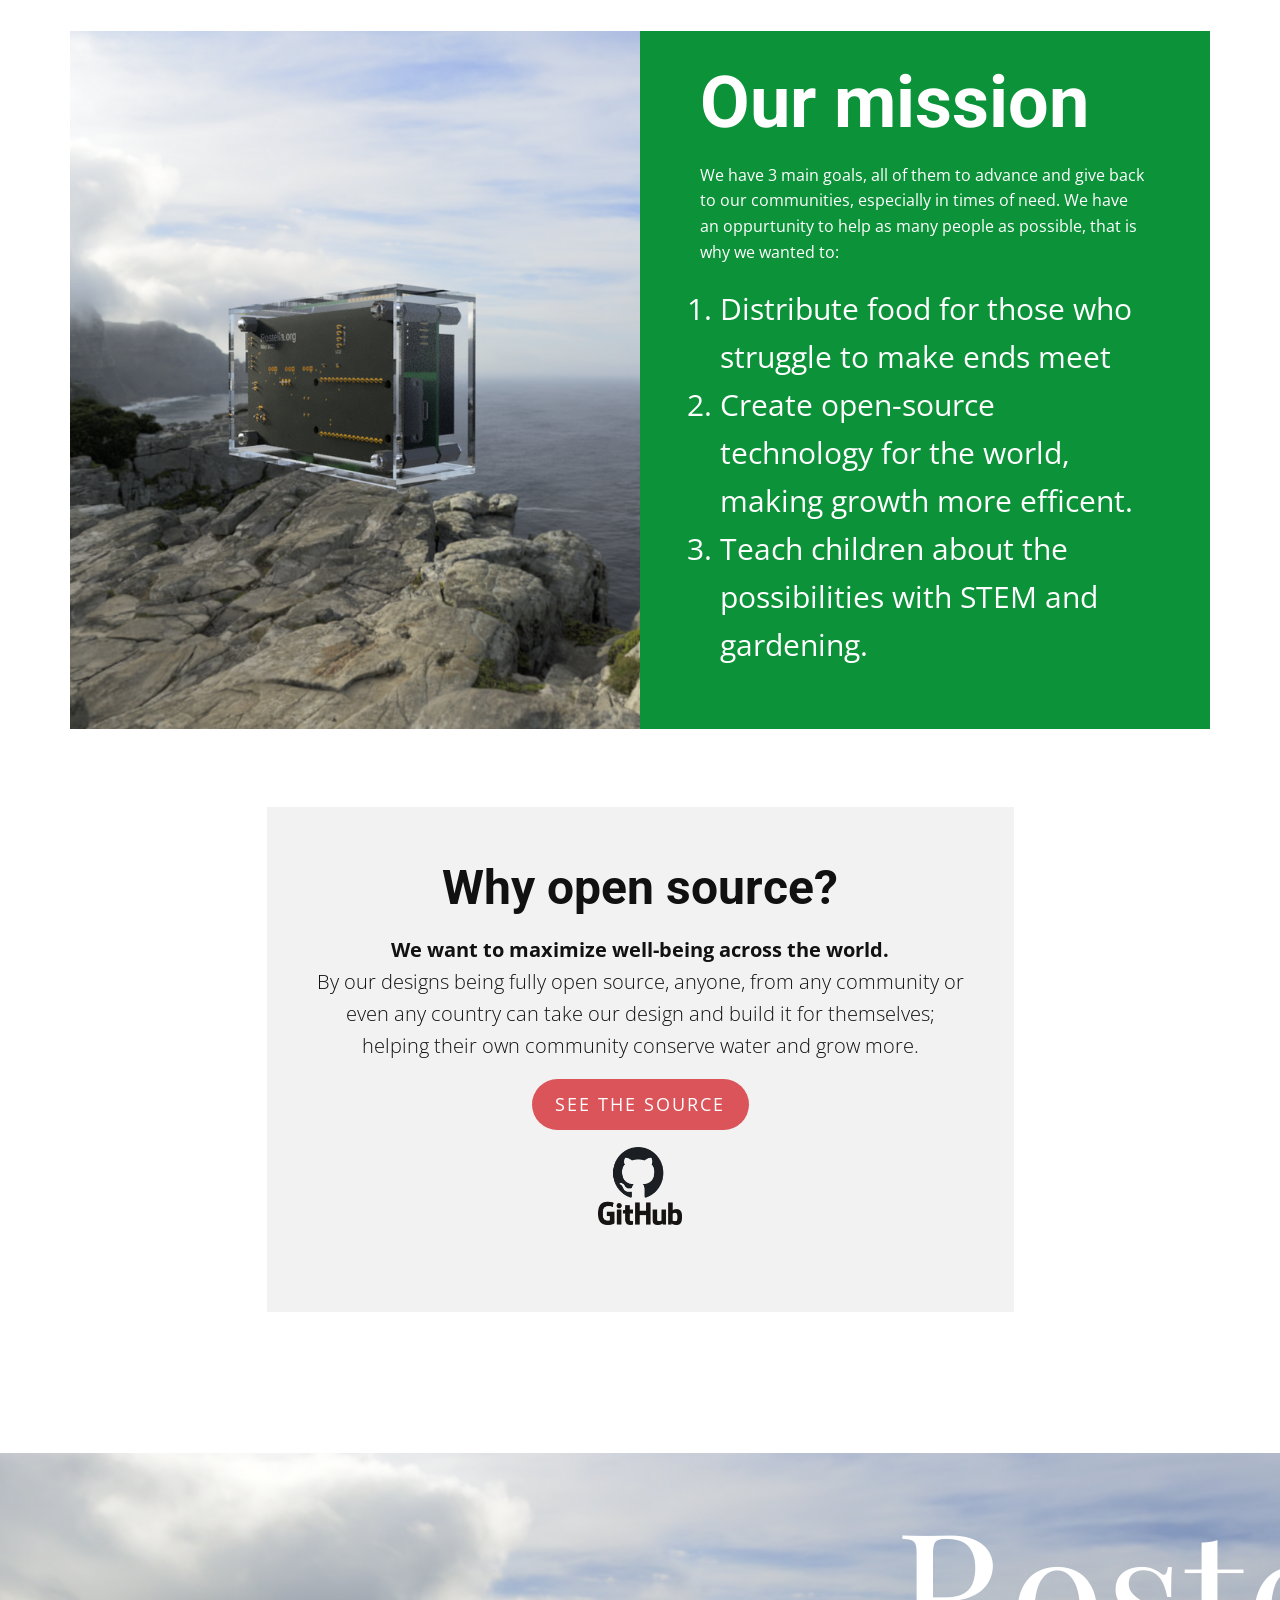
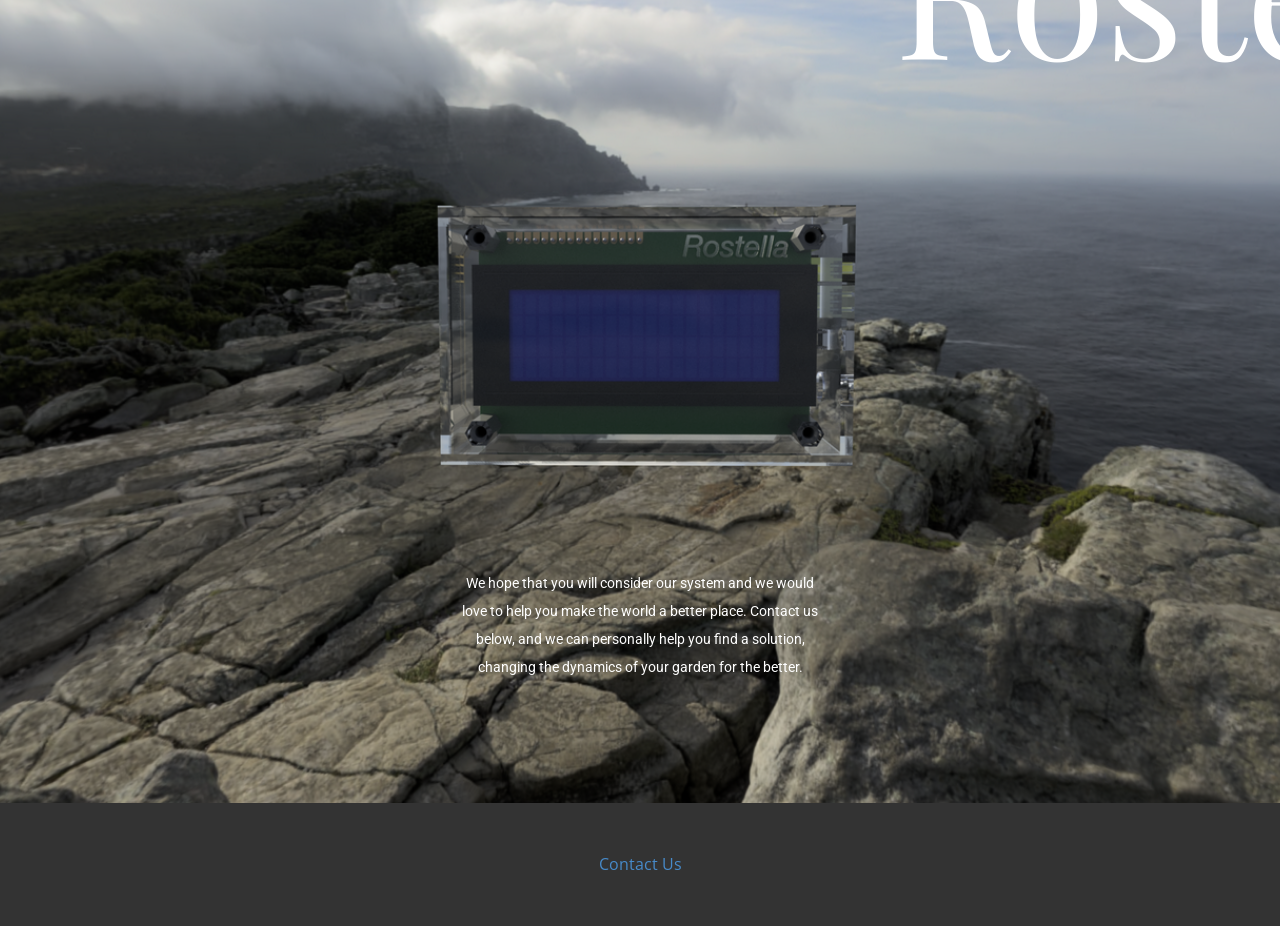
==== commit 054b3d1c: "Finalizing" ====
--- a/index.html
+++ b/index.html
@@ -310,7 +310,7 @@
 
 .u-section-12 .u-dialog-1 {
   width: 566px;
-  min-height: 367px;
+  min-height: 370px;
   box-shadow: 0 -2px 8px 0 rgba(128,128,128,1);
   background-image: linear-gradient(#d9d9d9, #999999);
   margin: 60px auto;
@@ -321,7 +321,7 @@
 }
 
 .u-section-12 .u-text-1 {
-  margin: 87px 0 0;
+  margin: 0;
 }
 
 .u-section-12 .u-icon-1 {
@@ -354,17 +354,12 @@
 
 @media (max-width: 575px) {
   .u-section-12 .u-dialog-1 {
-    width: 566px;
-    min-height: 370px;
+    width: 340px;
   }
 
   .u-section-12 .u-container-layout-1 {
-    padding-top: 40px;
-    padding-bottom: 40px;
-  }
-
-  .u-section-12 .u-text-1 {
-    margin-top: 0;
+    padding-left: 20px;
+    padding-right: 20px;
   }
 }</style></body>
 </html>
--- a/Rostella-IOT-Garden.css
+++ b/Rostella-IOT-Garden.css
@@ -15,7 +15,7 @@
   background-image: none;
   font-weight: 700;
   text-shadow: 2px 2px 8px rgba(128,128,128,1);
-  font-size: 4.5rem;
+  font-size: 6rem;
   margin: 439px 618px 0 -221px;
 }
 
